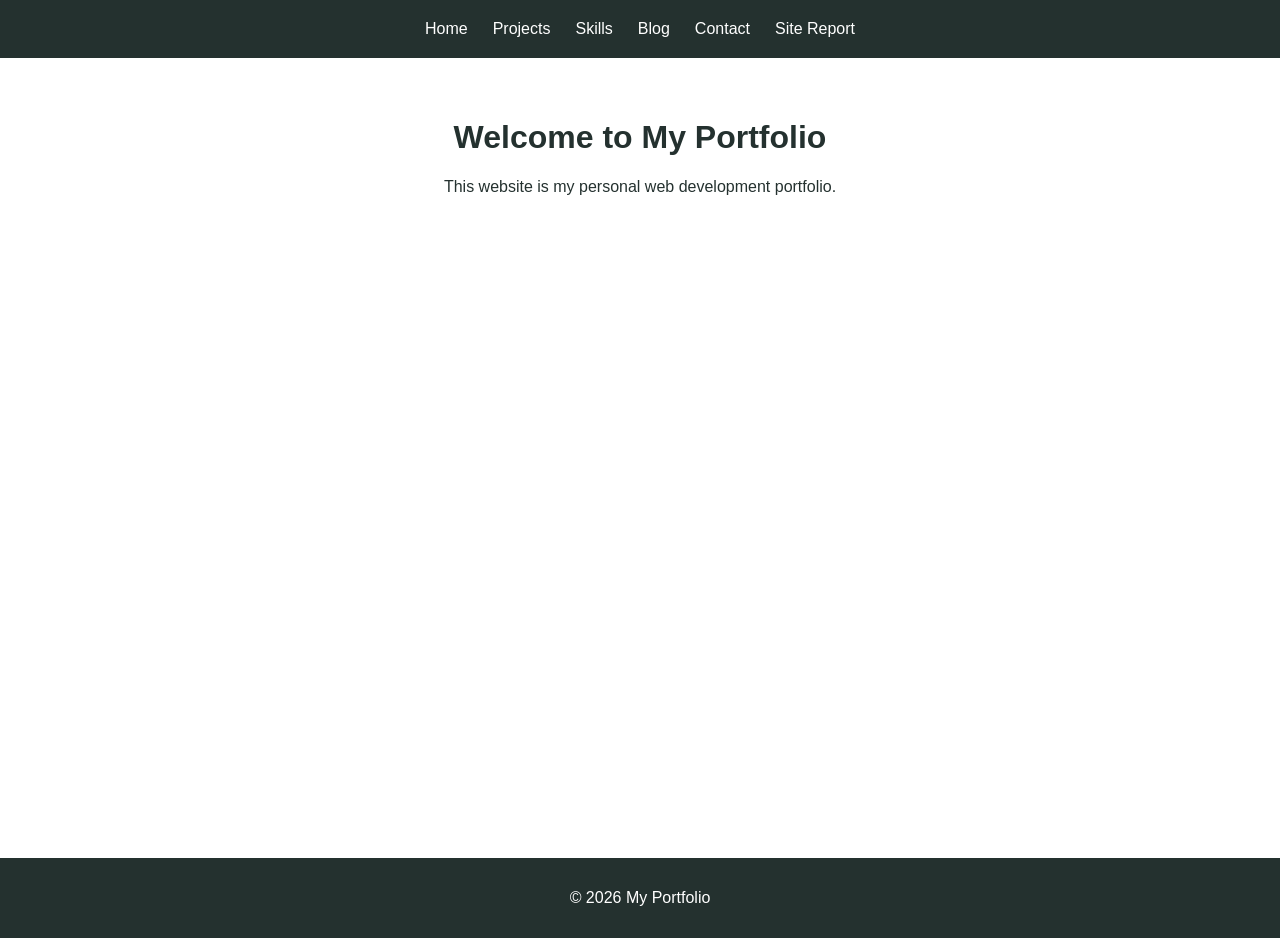
==== index.html @ 3a8a8861 "Created portfolio website structure" ====
<!DOCTYPE html>
<html lang="en">
<head>
    <meta charset="UTF-8">
    <meta name="viewport" content="width=device-width, initial-scale=1.0">
    <title>Home | My Portfolio</title>
    <link rel="stylesheet" href="file.css">
</head>

<body>

    <header>
        <nav>
            <a href="index.html">Home</a>
            <a href="project.html">Projects</a>
            <a href="skills.html">Skills</a>
            <a href="blog.html">Blog</a>
            <a href="contact.html">Contact</a>
            <a href="sitereport.html">Site Report</a>
        </nav>
    </header>

    <main>
        <h1>Welcome to My Portfolio</h1>
        <p>This website is my personal web development portfolio.</p>
    </main>

    <footer>
        <p>&copy; 2026 My Portfolio</p>
    </footer>

</body>
</html>
---- file.css ----
body {
    margin: 0;
    font-family: Arial, sans-serif;
    background-color: white;
    color: #24312F;
}

header {
    background-color: #24312F;
    padding: 20px;
}

nav {
    display: flex;
    justify-content: center;
    gap: 25px;
}

nav a {
    color: white;
    text-decoration: none;
}

nav a:hover {
    text-decoration: underline;
}

main {
    min-height: 80vh;
    padding: 40px;
    text-align: center;
}

footer {
    background-color: #24312F;
    color: white;
    text-align: center;
    padding: 15px;
}
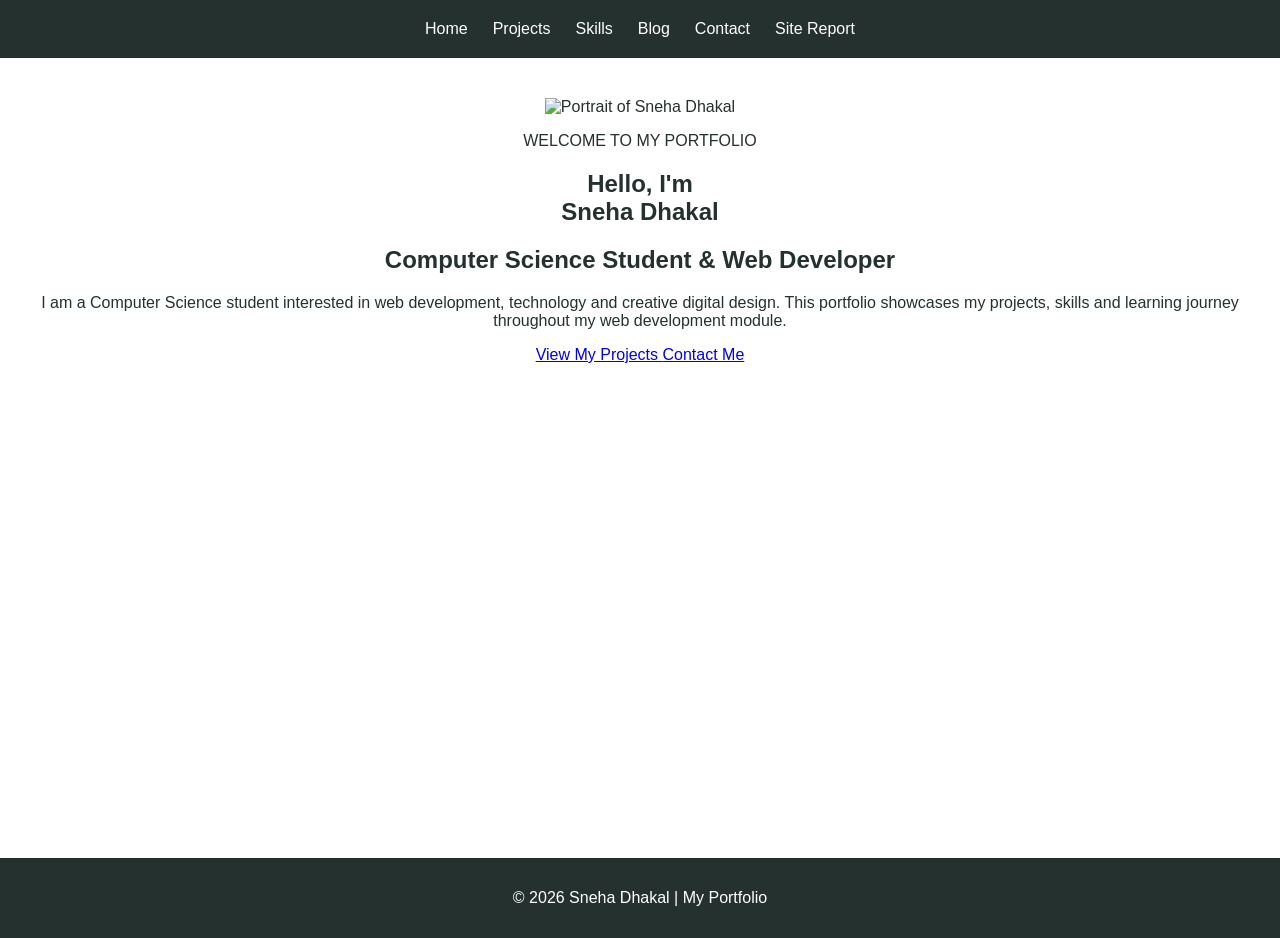
==== commit 66e2e099: "Improved home page design" ====
--- a/index.html
+++ b/index.html
@@ -1,5 +1,6 @@
 <!DOCTYPE html>
 <html lang="en">
+
 <head>
     <meta charset="UTF-8">
     <meta name="viewport" content="width=device-width, initial-scale=1.0">
@@ -9,25 +10,63 @@
 
 <body>
 
-    <header>
-        <nav>
-            <a href="index.html">Home</a>
-            <a href="project.html">Projects</a>
-            <a href="skills.html">Skills</a>
-            <a href="blog.html">Blog</a>
-            <a href="contact.html">Contact</a>
-            <a href="sitereport.html">Site Report</a>
-        </nav>
-    </header>
+<header>
+    <nav>
+        <a href="index.html">Home</a>
+        <a href="project.html">Projects</a>
+        <a href="skills.html">Skills</a>
+        <a href="blog.html">Blog</a>
+        <a href="contact.html">Contact</a>
+        <a href="sitereport.html">Site Report</a>
+    </nav>
+</header>
 
-    <main>
-        <h1>Welcome to My Portfolio</h1>
-        <p>This website is my personal web development portfolio.</p>
-    </main>
+<main>
 
-    <footer>
-        <p>&copy; 2026 My Portfolio</p>
-    </footer>
+    <section class="home-hero">
+
+        <div class="home-image">
+   
+
+    <img src="images/profile.png" alt="Portrait of Sneha Dhakal">
+</div>
+
+        <div class="home-content">
+
+            <p class="intro">WELCOME TO MY PORTFOLIO</p>
+
+            <h1>Hello, I'm<br>
+                <span>Sneha Dhakal</span>
+            </h1>
+
+            <h2>Computer Science Student & Web Developer</h2>
+
+            <p class="description">
+                I am a Computer Science student interested in web development,
+                technology and creative digital design. This portfolio showcases
+                my projects, skills and learning journey throughout my
+                web development module.
+            </p>
+
+            <div class="home-buttons">
+                <a href="project.html" class="main-button">
+                    View My Projects
+                </a>
+
+                <a href="contact.html" class="outline-button">
+                    Contact Me
+                </a>
+            </div>
+
+        </div>
+
+    </section>
+
+</main>
+
+<footer>
+    <p>&copy; 2026 Sneha Dhakal | My Portfolio</p>
+</footer>
 
 </body>
 </html>
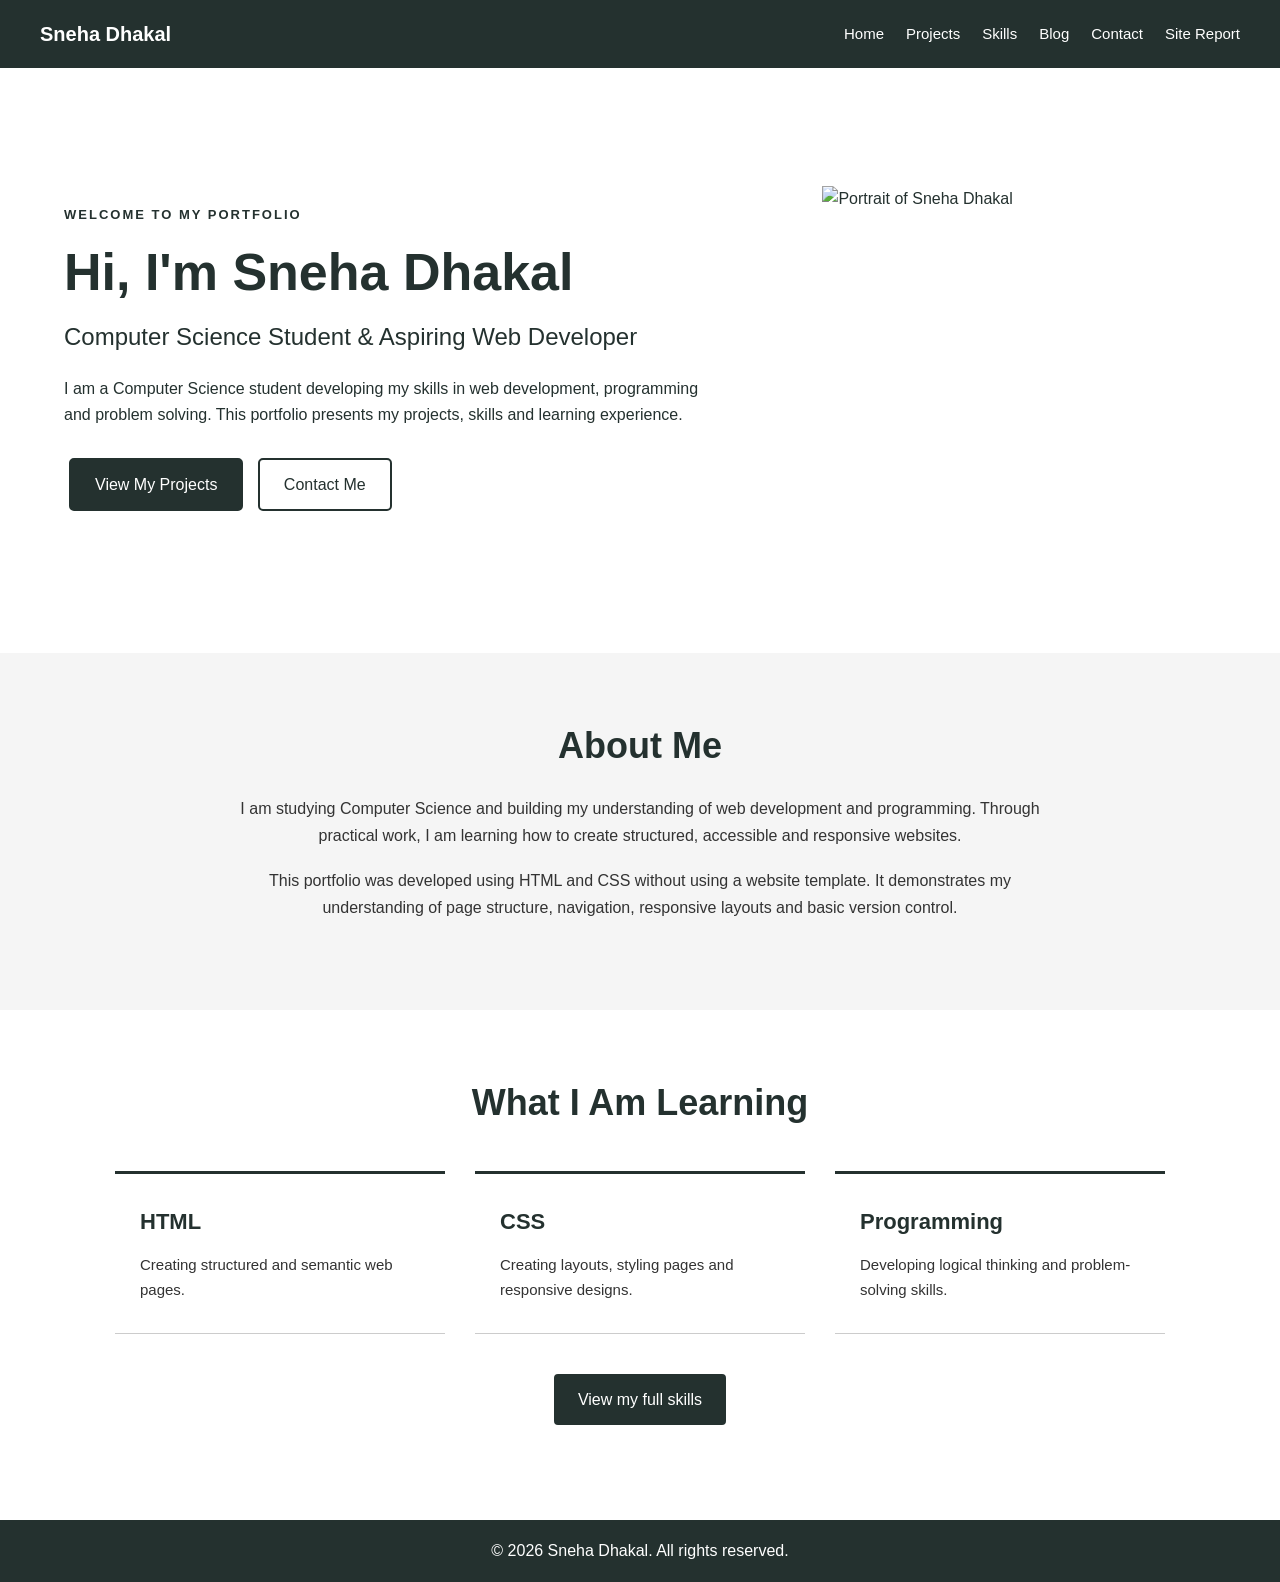
==== commit dc6078b9: "Fixed project images and updated portfolio styling" ====
--- a/index.html
+++ b/index.html
@@ -4,69 +4,231 @@
 <head>
     <meta charset="UTF-8">
     <meta name="viewport" content="width=device-width, initial-scale=1.0">
-    <title>Home | My Portfolio</title>
+
+    <meta name="description"
+          content="Personal portfolio website of Sneha Dhakal">
+
+    <title>Home | Sneha Dhakal</title>
+
     <link rel="stylesheet" href="file.css">
 </head>
 
 <body>
 
-<header>
-    <nav>
-        <a href="index.html">Home</a>
-        <a href="project.html">Projects</a>
-        <a href="skills.html">Skills</a>
-        <a href="blog.html">Blog</a>
-        <a href="contact.html">Contact</a>
-        <a href="sitereport.html">Site Report</a>
-    </nav>
-</header>
-
-<main>
-
-    <section class="home-hero">
-
-        <div class="home-image">
-   
-
-    <img src="images/profile.png" alt="Portrait of Sneha Dhakal">
-</div>
-
-        <div class="home-content">
-
-            <p class="intro">WELCOME TO MY PORTFOLIO</p>
-
-            <h1>Hello, I'm<br>
-                <span>Sneha Dhakal</span>
-            </h1>
-
-            <h2>Computer Science Student & Web Developer</h2>
-
-            <p class="description">
-                I am a Computer Science student interested in web development,
-                technology and creative digital design. This portfolio showcases
-                my projects, skills and learning journey throughout my
-                web development module.
-            </p>
-
-            <div class="home-buttons">
-                <a href="project.html" class="main-button">
-                    View My Projects
-                </a>
-
-                <a href="contact.html" class="outline-button">
-                    Contact Me
-                </a>
-            </div>
-
-        </div>
-
-    </section>
-
-</main>
-
-<footer>
-    <p>&copy; 2026 Sneha Dhakal | My Portfolio</p>
-</footer>
+    <!-- =========================
+         HEADER / NAVIGATION
+    ========================== -->
+
+    <header class="site-header">
+
+        <nav aria-label="Main navigation">
+
+            <a href="index.html" class="logo">
+                Sneha Dhakal
+            </a>
+
+            <div class="nav-links">
+
+                <a href="index.html">Home</a>
+
+                <a href="project.html">Projects</a>
+
+                <a href="skills.html">Skills</a>
+
+                <a href="blog.html">Blog</a>
+
+                <a href="contact.html">Contact</a>
+
+                <a href="sitereport.html">Site Report</a>
+
+            </div>
+
+        </nav>
+
+    </header>
+
+
+    <!-- =========================
+         MAIN CONTENT
+    ========================== -->
+
+    <main>
+
+        <!-- =========================
+             HERO SECTION
+        ========================== -->
+
+        <section class="hero">
+
+            <!-- LEFT SIDE: TEXT -->
+
+            <div class="hero-text">
+
+                <p class="eyebrow">
+                    WELCOME TO MY PORTFOLIO
+                </p>
+
+                <h1>
+                    Hi, I'm Sneha Dhakal
+                </h1>
+
+                <h2>
+                    Computer Science Student &amp;
+                    Aspiring Web Developer
+                </h2>
+
+                <p class="hero-description">
+                    I am a Computer Science student developing my
+                    skills in web development, programming and
+                    problem solving. This portfolio presents my
+                    projects, skills and learning experience.
+                </p>
+
+                <div class="hero-buttons">
+
+                    <a href="project.html" class="button">
+                        View My Projects
+                    </a>
+
+                    <a href="contact.html"
+                       class="button button-outline">
+                        Contact Me
+                    </a>
+
+                </div>
+
+            </div>
+
+
+            <!-- RIGHT SIDE: IMAGE -->
+
+            <div class="hero-image">
+
+                <img src="images/profile.jpg"
+                     alt="Portrait of Sneha Dhakal">
+
+            </div>
+
+        </section>
+
+
+        <!-- =========================
+             ABOUT SECTION
+        ========================== -->
+
+        <section class="about-section">
+
+            <div class="content-width">
+
+                <h2>
+                    About Me
+                </h2>
+
+                <p>
+                    I am studying Computer Science and building my
+                    understanding of web development and programming.
+                    Through practical work, I am learning how to create
+                    structured, accessible and responsive websites.
+                </p>
+
+                <p>
+                    This portfolio was developed using HTML and CSS
+                    without using a website template. It demonstrates
+                    my understanding of page structure, navigation,
+                    responsive layouts and basic version control.
+                </p>
+
+            </div>
+
+        </section>
+
+
+        <!-- =========================
+             SKILLS PREVIEW
+        ========================== -->
+
+        <section class="home-skills">
+
+            <div class="content-width">
+
+                <h2>
+                    What I Am Learning
+                </h2>
+
+                <div class="home-skill-grid">
+
+                    <article class="simple-card">
+
+                        <h3>
+                            HTML
+                        </h3>
+
+                        <p>
+                            Creating structured and semantic
+                            web pages.
+                        </p>
+
+                    </article>
+
+
+                    <article class="simple-card">
+
+                        <h3>
+                            CSS
+                        </h3>
+
+                        <p>
+                            Creating layouts, styling pages
+                            and responsive designs.
+                        </p>
+
+                    </article>
+
+
+                    <article class="simple-card">
+
+                        <h3>
+                            Programming
+                        </h3>
+
+                        <p>
+                            Developing logical thinking and
+                            problem-solving skills.
+                        </p>
+
+                    </article>
+
+                </div>
+
+
+                <p class="center-link">
+
+                    <a href="skills.html"
+                       class="text-link">
+                        View my full skills
+                    </a>
+
+                </p>
+
+            </div>
+
+        </section>
+
+    </main>
+
+
+    <!-- =========================
+         FOOTER
+    ========================== -->
+
+    <footer class="site-footer">
+
+        <p>
+            &copy; 2026 Sneha Dhakal. All rights reserved.
+        </p>
+
+    </footer>
 
 </body>
+
 </html>
--- a/file.css
+++ b/file.css
@@ -1,39 +1,1162 @@
+/* =====================================================
+   CSY1063 WEB DEVELOPMENT
+   SNEHA DHAKAL PORTFOLIO
+   SIMPLE ORIGINAL CSS
+===================================================== */
+
+
+/* =====================================================
+   RESET
+===================================================== */
+
+* {
+    margin: 0;
+    padding: 0;
+    box-sizing: border-box;
+}
+
+
+/* =====================================================
+   GENERAL
+===================================================== */
+
 body {
-    margin: 0;
     font-family: Arial, sans-serif;
+    background-color: #ffffff;
+    color: #24312F;
+    line-height: 1.6;
+}
+
+img {
+    max-width: 100%;
+    display: block;
+}
+
+a {
+    color: #24312F;
+}
+
+p {
+    margin-bottom: 15px;
+}
+
+
+/* =====================================================
+   HEADER
+===================================================== */
+
+.site-header {
+    background-color: #24312F;
+    padding: 18px 30px;
+}
+
+.site-header nav {
+    max-width: 1200px;
+    margin: 0 auto;
+
+    display: flex;
+    align-items: center;
+    justify-content: space-between;
+
+    gap: 30px;
+}
+
+.logo {
+    color: white;
+    text-decoration: none;
+
+    font-size: 20px;
+    font-weight: bold;
+}
+
+.nav-links {
+    display: flex;
+    align-items: center;
+    justify-content: center;
+
+    gap: 22px;
+    flex-wrap: wrap;
+}
+
+.nav-links a {
+    color: white;
+    text-decoration: none;
+
+    font-size: 15px;
+}
+
+.nav-links a:hover {
+    text-decoration: underline;
+}
+
+
+/* =====================================================
+   COMMON CONTENT WIDTH
+===================================================== */
+
+.content-width {
+    width: 90%;
+    max-width: 1100px;
+    margin: 0 auto;
+}
+
+
+/* =====================================================
+   HOME HERO
+===================================================== */
+
+.hero {
+    min-height: 65vh;
+
+    display: flex;
+    align-items: center;
+    justify-content: space-between;
+
+    gap: 50px;
+
+    width: 90%;
+    max-width: 1200px;
+
+    margin: 0 auto;
+
+    padding: 60px 0;
+}
+
+
+/* Left side */
+
+.hero-content {
+    width: 55%;
+}
+
+
+/* Small welcome text */
+
+.eyebrow {
+    font-size: 13px;
+    font-weight: bold;
+
+    letter-spacing: 2px;
+
+    margin-bottom: 15px;
+}
+
+
+/* Main heading */
+
+.hero h1 {
+    font-size: 52px;
+    line-height: 1.2;
+
+    margin-bottom: 15px;
+}
+
+
+/* Subheading */
+
+.hero h2 {
+    font-size: 24px;
+    font-weight: normal;
+
+    margin-bottom: 20px;
+}
+
+
+/* Description */
+
+.hero-description {
+    max-width: 650px;
+
+    margin-bottom: 25px;
+}
+
+
+/* =====================================================
+   HERO IMAGE - RIGHT SIDE
+===================================================== */
+
+.hero-image {
+    width: 40%;
+
+    display: flex;
+    justify-content: center;
+    align-items: center;
+}
+
+.hero-image img {
+    width: 330px;
+    height: 350px;
+
+    object-fit: cover;
+
+    /* Straight corners */
+    border-radius: 0;
+}
+
+
+/* =====================================================
+   BUTTONS
+===================================================== */
+
+.hero-buttons {
+    margin-top: 25px;
+}
+
+.button {
+    display: inline-block;
+
+    background-color: #24312F;
+    color: white;
+
+    padding: 12px 24px;
+    margin: 5px;
+
+    border: 2px solid #24312F;
+    border-radius: 5px;
+
+    text-decoration: none;
+}
+
+.button:hover {
     background-color: white;
     color: #24312F;
 }
 
-header {
-    background-color: #24312F;
-    padding: 20px;
-}
-
-nav {
-    display: flex;
-    justify-content: center;
-    gap: 25px;
-}
-
-nav a {
-    color: white;
-    text-decoration: none;
-}
-
-nav a:hover {
-    text-decoration: underline;
-}
-
-main {
-    min-height: 80vh;
-    padding: 40px;
-    text-align: center;
-}
-
-footer {
+.button-outline {
+    background-color: white;
+    color: #24312F;
+}
+
+.button-outline:hover {
     background-color: #24312F;
     color: white;
+}
+
+
+/* =====================================================
+   ABOUT SECTION
+===================================================== */
+
+.about-section {
+    background-color: #f5f5f5;
+
+    padding: 70px 20px;
+
     text-align: center;
-    padding: 15px;
+}
+
+.about-section .content-width {
+    max-width: 900px;
+    margin: 0 auto;
+}
+
+.about-section h2 {
+    color: #24312F;
+
+    font-size: 36px;
+    line-height: 1.3;
+
+    margin-bottom: 25px;
+}
+
+.about-section p {
+    max-width: 800px;
+
+    margin: 0 auto 18px;
+
+    color: #333333;
+
+    font-size: 16px;
+
+    line-height: 1.7;
+}
+
+
+/* =====================================================
+   HOME SKILLS / LEARNING
+===================================================== */
+
+.home-skills {
+    background-color: #ffffff;
+
+    padding: 70px 20px 80px;
+}
+
+.home-skills .content-width {
+    max-width: 1050px;
+
+    margin: 0 auto;
+}
+
+
+/* Skills heading */
+
+.home-skills h2 {
+    text-align: center;
+
+    color: #24312F;
+
+    font-size: 36px;
+
+    line-height: 1.3;
+
+    margin-bottom: 45px;
+}
+
+
+/* =====================================================
+   SKILL GRID
+===================================================== */
+
+.home-skill-grid {
+    display: grid;
+
+    grid-template-columns: repeat(3, 1fr);
+
+    gap: 30px;
+
+    max-width: 1050px;
+
+    margin: 0 auto;
+}
+
+
+/* =====================================================
+   SKILL ITEMS
+===================================================== */
+
+.simple-card {
+    background-color: #ffffff;
+
+    border-top: 3px solid #24312F;
+
+    border-bottom: 1px solid #cccccc;
+
+    padding: 30px 25px;
+
+    text-align: left;
+}
+
+.simple-card h3 {
+    color: #24312F;
+
+    font-size: 22px;
+
+    margin-bottom: 12px;
+}
+
+.simple-card p {
+    color: #333333;
+
+    font-size: 15px;
+
+    line-height: 1.7;
+
+    margin-bottom: 0;
+}
+
+
+/* =====================================================
+   VIEW FULL SKILLS BUTTON
+===================================================== */
+
+.center-link {
+    text-align: center;
+
+    margin-top: 40px;
+}
+
+.text-link {
+    display: inline-block;
+
+    background-color: #24312F;
+
+    color: white;
+
+    padding: 11px 22px;
+
+    border: 2px solid #24312F;
+
+    border-radius: 4px;
+
+    text-decoration: none;
+}
+
+.text-link:hover {
+    background-color: white;
+
+    color: #24312F;
+}
+
+
+/* =====================================================
+   PAGE INTRODUCTION
+===================================================== */
+
+.page-introduction {
+    padding: 70px 20px 45px;
+
+    text-align: center;
+}
+
+.page-introduction h1 {
+    font-size: 45px;
+
+    margin-bottom: 15px;
+}
+
+.page-introduction p:last-child {
+    max-width: 750px;
+
+    margin-left: auto;
+    margin-right: auto;
+}
+
+
+/* =====================================================
+   PROJECT PAGE
+===================================================== */
+
+.projects-section {
+    width: 90%;
+    max-width: 1100px;
+
+    margin: 0 auto;
+
+    padding-bottom: 80px;
+}
+
+
+/* Different grid layout required by assessment */
+
+.project-grid {
+    display: grid;
+
+    grid-template-columns: 2fr 1fr;
+
+    grid-template-rows: auto auto auto;
+
+    gap: 25px;
+}
+
+
+/* Large project */
+
+.project-large {
+    grid-row: span 2;
+}
+
+
+/* Wide project */
+
+.project-wide {
+    grid-column: 1 / -1;
+}
+
+
+/* Project card */
+
+.project-card {
+    border: 1px solid #24312F;
+
+    border-radius: 7px;
+
+    overflow: hidden;
+
+    background-color: white;
+}
+
+
+/* Project image */
+
+.project-image {
+    width: 100%;
+    height: 220px;
+
+    overflow: hidden;
+}
+
+.project-large .project-image {
+    height: 300px;
+}
+
+.project-image img {
+    width: 100%;
+    height: 100%;
+
+    object-fit: cover;
+}
+
+.project-content {
+    padding: 25px;
+}
+
+.project-number {
+    font-weight: bold;
+
+    font-size: 14px;
+}
+
+.project-content h2 {
+    margin-bottom: 12px;
+}
+
+
+/* =====================================================
+   SKILLS PAGE
+===================================================== */
+
+.skills-section {
+    padding: 30px 20px 60px;
+}
+
+.skills-section h2 {
+    font-size: 32px;
+
+    margin-bottom: 25px;
+}
+
+
+/* =====================================================
+   SKILLS TABLE
+===================================================== */
+
+.table-wrapper {
+    overflow-x: auto;
+}
+
+table {
+    width: 100%;
+
+    border-collapse: collapse;
+
+    min-width: 600px;
+}
+
+caption {
+    text-align: left;
+
+    font-weight: bold;
+
+    margin-bottom: 10px;
+}
+
+th,
+td {
+    border: 1px solid #24312F;
+
+    padding: 14px;
+
+    text-align: left;
+}
+
+th {
+    background-color: #24312F;
+
+    color: white;
+}
+
+
+/* =====================================================
+   SKILLS LISTS
+===================================================== */
+
+.skills-lists {
+    padding: 20px 20px 80px;
+}
+
+.skill-list-grid {
+    display: grid;
+
+    grid-template-columns: repeat(3, 1fr);
+
+    gap: 25px;
+}
+
+.list-card {
+    border: 1px solid #24312F;
+
+    border-radius: 6px;
+
+    padding: 30px;
+
+    background-color: white;
+}
+
+.list-card h2 {
+    margin-bottom: 20px;
+}
+
+.list-card ul,
+.list-card ol {
+    padding-left: 22px;
+}
+
+.list-card li {
+    margin-bottom: 8px;
+}
+
+
+/* =====================================================
+   BLOG PAGE
+===================================================== */
+
+.blog-section {
+    padding: 20px 20px 80px;
+}
+
+.blog-post {
+    display: grid;
+
+    grid-template-columns: 280px 1fr;
+
+    gap: 30px;
+
+    padding: 30px 0;
+
+    border-bottom: 1px solid #24312F;
+}
+
+.blog-post img {
+    width: 100%;
+    height: 200px;
+
+    object-fit: cover;
+
+    border-radius: 6px;
+}
+
+.blog-content h2 {
+    margin-bottom: 10px;
+}
+
+.blog-date {
+    font-size: 13px;
+
+    font-weight: bold;
+}
+
+
+/* =====================================================
+   CONTACT PAGE
+===================================================== */
+
+.contact-section {
+    padding: 20px 20px 80px;
+}
+
+.contact-grid {
+    display: grid;
+
+    grid-template-columns: 1fr 1fr;
+
+    gap: 60px;
+}
+
+.contact-information h2,
+.contact-form h2 {
+    margin-bottom: 20px;
+}
+
+.contact-detail {
+    margin-top: 25px;
+}
+
+.contact-detail h3 {
+    margin-bottom: 5px;
+}
+
+.contact-detail a {
+    color: #24312F;
+}
+
+
+/* Contact form */
+
+.contact-form {
+    display: flex;
+
+    flex-direction: column;
+}
+
+.contact-form label {
+    margin-top: 15px;
+
+    margin-bottom: 5px;
+
+    font-weight: bold;
+}
+
+.contact-form input,
+.contact-form textarea {
+    width: 100%;
+
+    padding: 12px;
+
+    border: 1px solid #24312F;
+
+    border-radius: 4px;
+
+    font-family: Arial, sans-serif;
+
+    font-size: 15px;
+}
+
+.contact-form textarea {
+    resize: vertical;
+}
+
+.contact-form button {
+    margin-top: 20px;
+
+    padding: 12px;
+
+    background-color: #24312F;
+
+    color: white;
+
+    border: 2px solid #24312F;
+
+    border-radius: 5px;
+
+    cursor: pointer;
+
+    font-size: 15px;
+}
+
+.contact-form button:hover {
+    background-color: white;
+
+    color: #24312F;
+}
+
+
+/* =====================================================
+   SITE REPORT
+===================================================== */
+
+.report-section {
+    padding: 60px 20px 80px;
+}
+
+.report-content {
+    width: 90%;
+
+    max-width: 900px;
+
+    margin: 0 auto;
+}
+
+.report-content > .eyebrow {
+    text-align: center;
+}
+
+.report-content > h1 {
+    text-align: center;
+
+    font-size: 45px;
+
+    margin-bottom: 50px;
+}
+
+.report-part {
+    margin-bottom: 45px;
+}
+
+.report-part h2 {
+    margin-bottom: 15px;
+}
+
+.report-part p {
+    margin-bottom: 18px;
+}
+
+code {
+    background-color: #eeeeee;
+
+    padding: 2px 5px;
+
+    border-radius: 3px;
+}
+
+
+/* =====================================================
+   VALIDATION SECTION
+===================================================== */
+
+.validation-placeholder {
+    border: 2px dashed #24312F;
+
+    padding: 30px;
+
+    margin-top: 20px;
+
+    text-align: center;
+}
+
+.validation-placeholder img {
+    max-width: 100%;
+
+    height: auto;
+
+    margin: 20px auto;
+}
+
+
+/* =====================================================
+   FOOTER
+===================================================== */
+
+.site-footer {
+    background-color: #24312F;
+
+    color: white;
+
+    text-align: center;
+
+    padding: 18px 20px;
+}
+
+.site-footer p {
+    margin: 0;
+}
+
+
+/* =====================================================
+   TABLET RESPONSIVE
+===================================================== */
+
+@media (max-width: 768px) {
+
+    /* ---------------------------------------------
+       Navigation
+    --------------------------------------------- */
+
+    .site-header {
+        padding: 15px 20px;
+    }
+
+    .site-header nav {
+        flex-direction: column;
+
+        gap: 15px;
+    }
+
+    .nav-links {
+        gap: 12px;
+    }
+
+
+    /* ---------------------------------------------
+       Hero
+    --------------------------------------------- */
+
+    .hero {
+        min-height: auto;
+
+        flex-direction: column;
+
+        text-align: center;
+
+        gap: 35px;
+
+        padding: 50px 20px;
+    }
+
+    .hero-content {
+        width: 100%;
+    }
+
+    .hero h1 {
+        font-size: 38px;
+    }
+
+    .hero h2 {
+        font-size: 20px;
+    }
+
+    .hero-description {
+        margin-left: auto;
+
+        margin-right: auto;
+    }
+
+
+    /* ---------------------------------------------
+       Hero Image
+    --------------------------------------------- */
+
+    .hero-image {
+        width: 100%;
+
+        order: -1;
+    }
+
+    .hero-image img {
+        width: 260px;
+
+        height: 280px;
+    }
+
+
+    /* ---------------------------------------------
+       Buttons
+    --------------------------------------------- */
+
+    .hero-buttons {
+        display: flex;
+
+        flex-direction: column;
+
+        align-items: center;
+    }
+
+    .button {
+        width: 210px;
+
+        text-align: center;
+    }
+
+
+    /* ---------------------------------------------
+       About
+    --------------------------------------------- */
+
+    .about-section {
+        padding: 55px 20px;
+    }
+
+    .about-section h2 {
+        font-size: 30px;
+    }
+
+    .about-section p {
+        font-size: 15px;
+    }
+
+
+    /* ---------------------------------------------
+       Home Skills
+    --------------------------------------------- */
+
+    .home-skills {
+        padding: 55px 20px 65px;
+    }
+
+    .home-skills h2 {
+        font-size: 30px;
+
+        margin-bottom: 35px;
+    }
+
+    .home-skill-grid {
+        grid-template-columns: 1fr;
+
+        gap: 20px;
+    }
+
+    .simple-card {
+        text-align: center;
+
+        padding: 25px 20px;
+    }
+
+
+    /* ---------------------------------------------
+       Page Headings
+    --------------------------------------------- */
+
+    .page-introduction h1 {
+        font-size: 36px;
+    }
+
+
+    /* ---------------------------------------------
+       Projects
+    --------------------------------------------- */
+
+    .project-grid {
+        grid-template-columns: 1fr;
+
+        grid-template-rows: auto;
+    }
+
+    .project-large {
+        grid-row: auto;
+    }
+
+    .project-wide {
+        grid-column: auto;
+    }
+
+    .project-large .project-image,
+    .project-image {
+        height: 220px;
+    }
+
+
+    /* ---------------------------------------------
+       Skills
+    --------------------------------------------- */
+
+    .skill-list-grid {
+        grid-template-columns: 1fr;
+    }
+
+
+    /* ---------------------------------------------
+       Blog
+    --------------------------------------------- */
+
+    .blog-post {
+        grid-template-columns: 1fr;
+    }
+
+    .blog-post img {
+        height: 230px;
+    }
+
+
+    /* ---------------------------------------------
+       Contact
+    --------------------------------------------- */
+
+    .contact-grid {
+        grid-template-columns: 1fr;
+
+        gap: 40px;
+    }
+
+
+    /* ---------------------------------------------
+       Site Report
+    --------------------------------------------- */
+
+    .report-content > h1 {
+        font-size: 36px;
+    }
+}
+
+
+/* =====================================================
+   SMALL MOBILE
+===================================================== */
+
+@media (max-width: 480px) {
+
+    /* Navigation */
+
+    .nav-links {
+        flex-direction: column;
+
+        width: 100%;
+    }
+
+
+    /* Hero */
+
+    .hero {
+        width: 92%;
+
+        padding: 40px 15px;
+    }
+
+    .hero h1 {
+        font-size: 32px;
+    }
+
+    .hero h2 {
+        font-size: 18px;
+    }
+
+    .hero-description {
+        font-size: 15px;
+    }
+
+    .hero-image img {
+        width: 210px;
+
+        height: 230px;
+    }
+
+
+    /* Page headings */
+
+    .page-introduction h1 {
+        font-size: 32px;
+    }
+
+
+    /* Section headings */
+
+    .about-section h2,
+    .home-skills h2 {
+        font-size: 27px;
+    }
+
+
+    /* About */
+
+    .about-section {
+        padding: 50px 15px;
+    }
+
+    .about-section p {
+        font-size: 15px;
+    }
+
+
+    /* Home skills */
+
+    .home-skills {
+        padding: 50px 15px 60px;
+    }
+
+    .simple-card {
+        padding: 25px 20px;
+    }
+
+    .simple-card h3 {
+        font-size: 20px;
+    }
+
+    .simple-card p {
+        font-size: 14px;
+    }
+
+
+    /* Buttons */
+
+    .button {
+        width: 200px;
+    }
+
+    .text-link {
+        padding: 10px 18px;
+    }
+
+
+    /* Project */
+
+    .project-content {
+        padding: 20px;
+    }
+
+
+    /* Contact */
+
+    .contact-section {
+        padding: 20px 15px 60px;
+    }
+
+
+    /* Report */
+
+    .report-section {
+        padding: 45px 15px 60px;
+    }
+
+    .report-content {
+        width: 100%;
+    }
 }
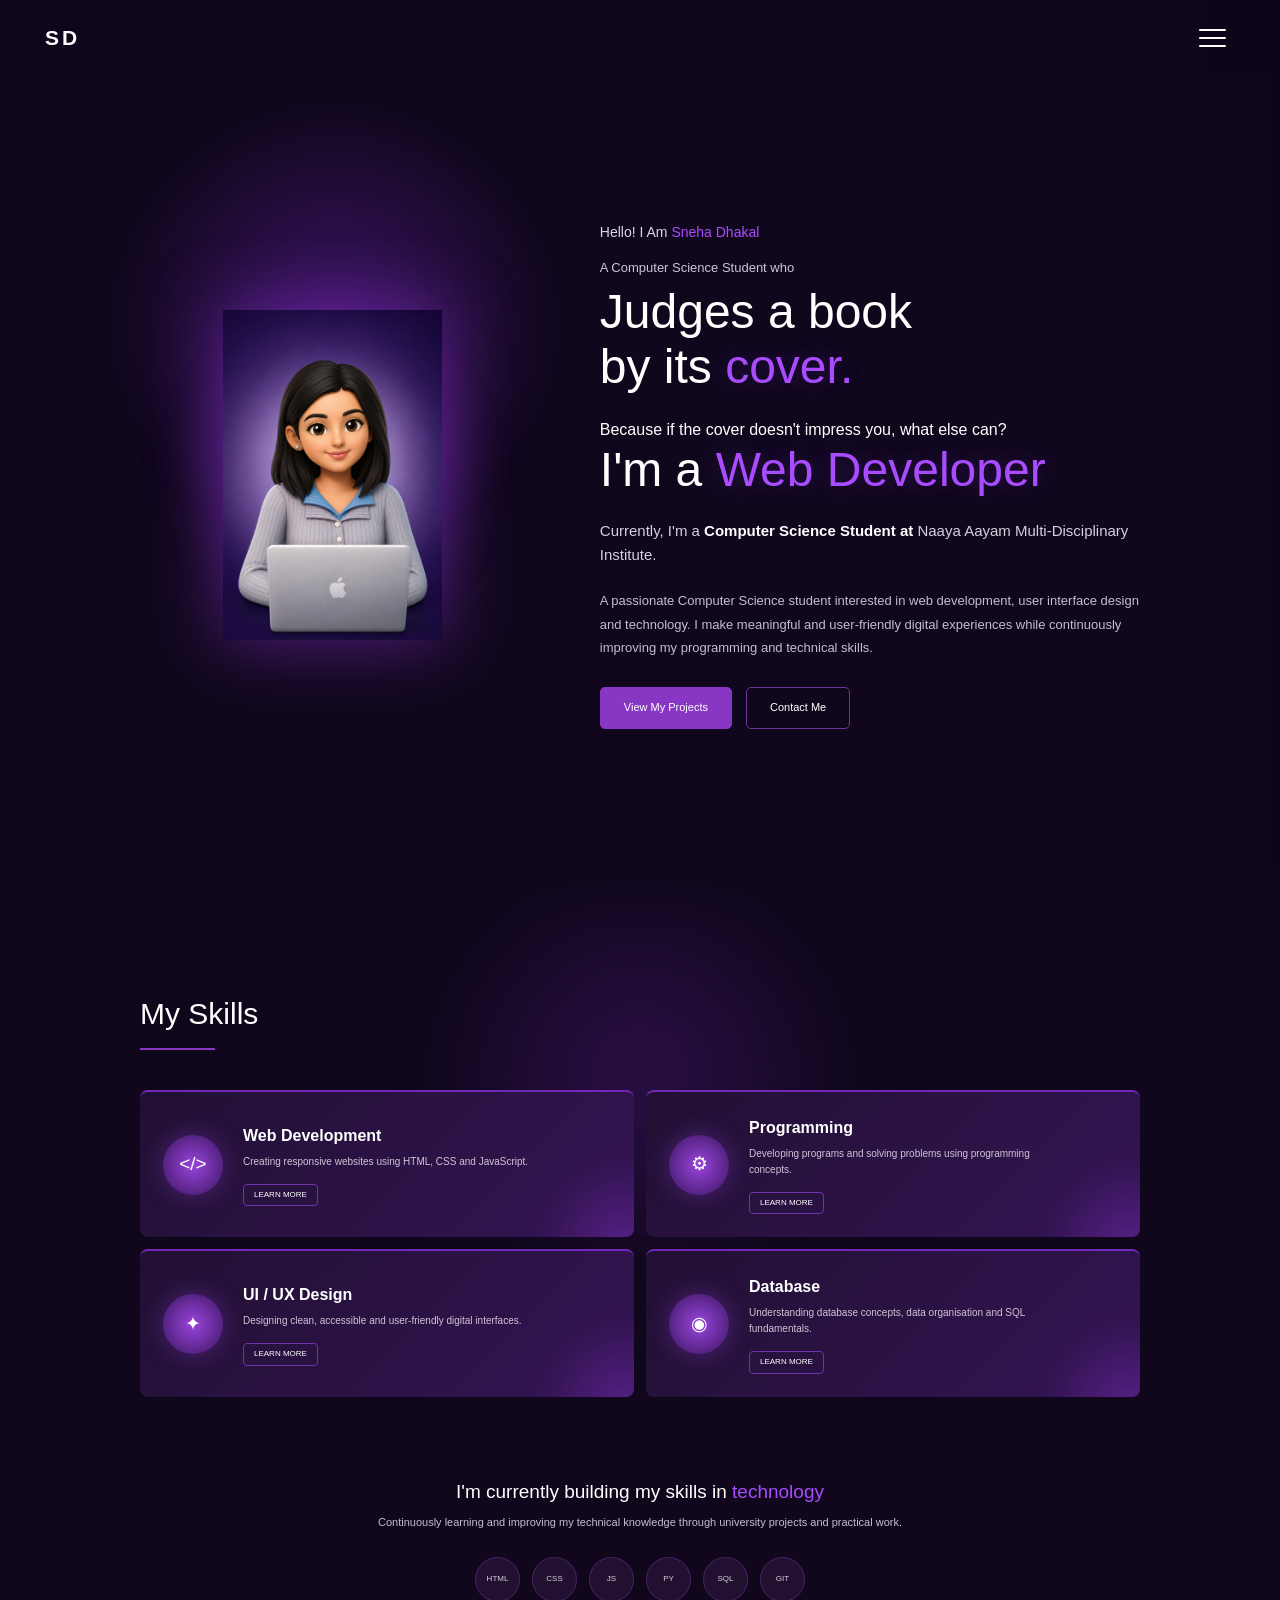
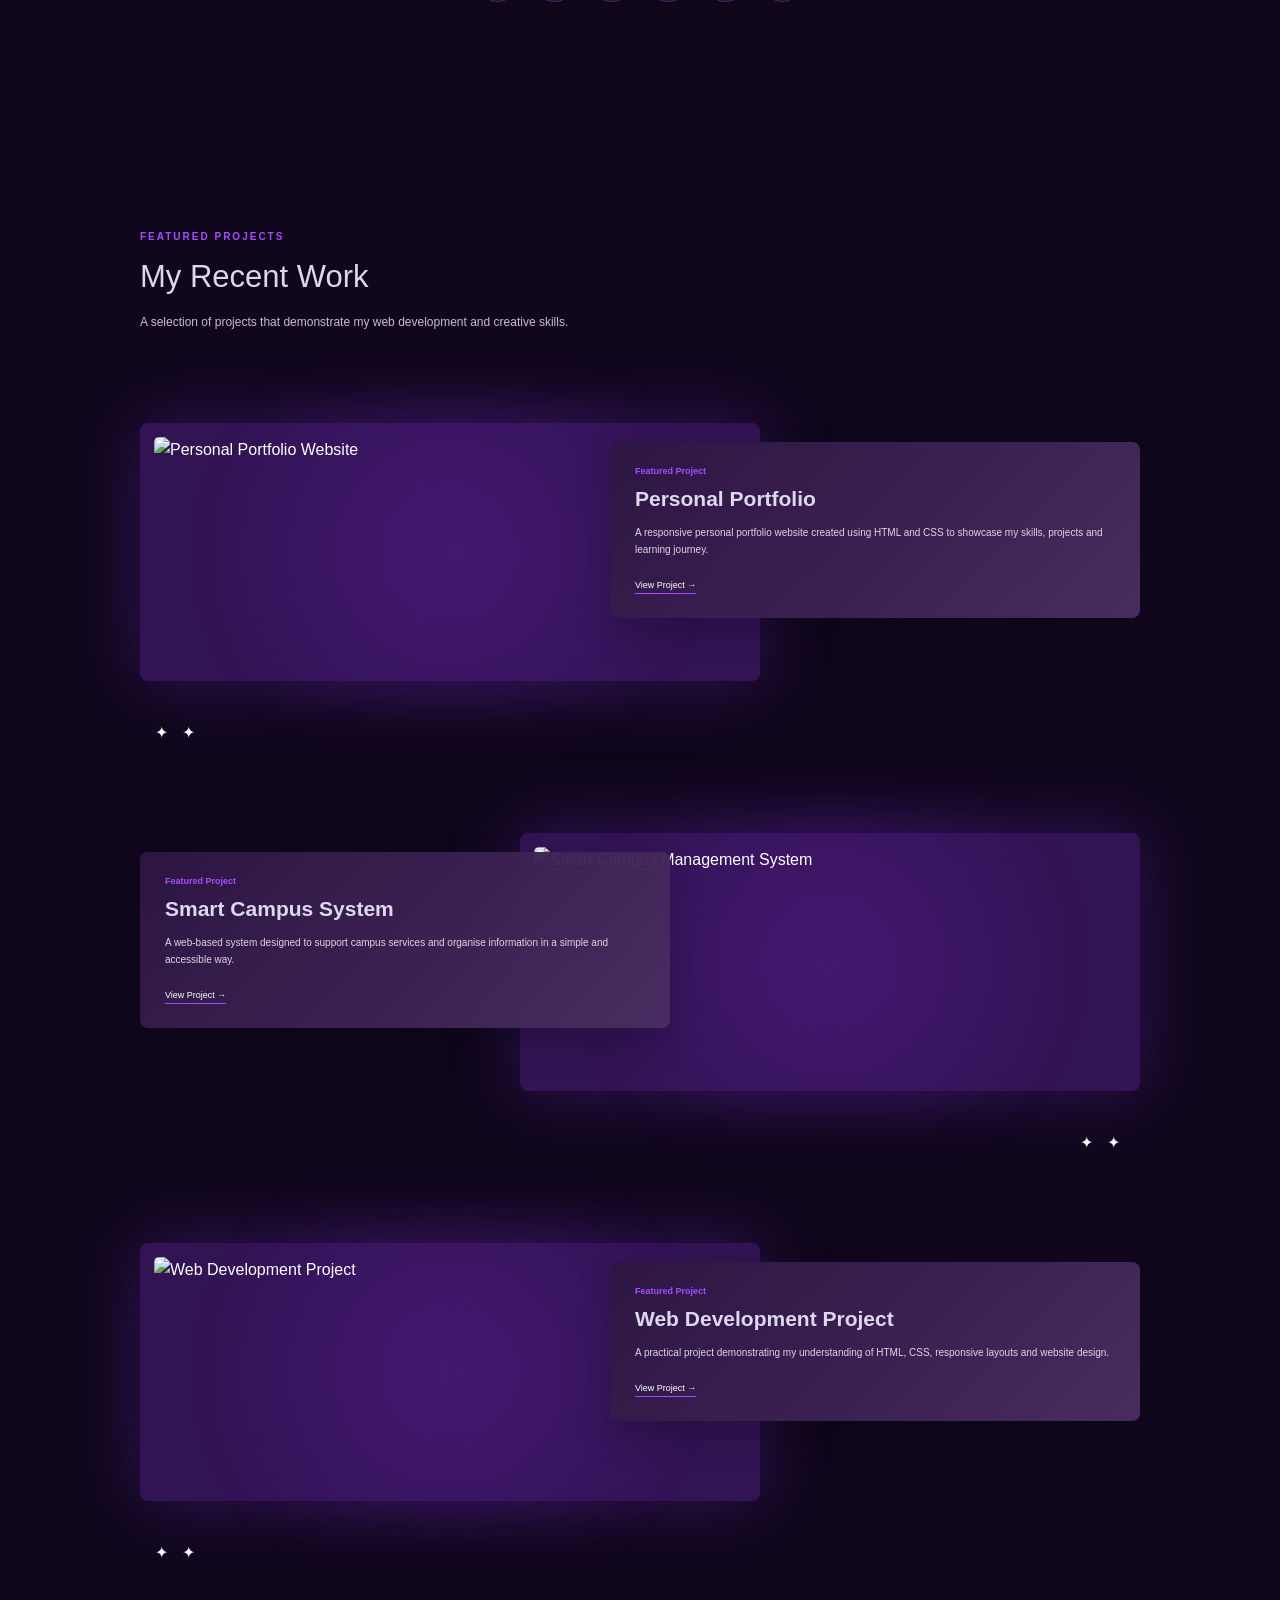
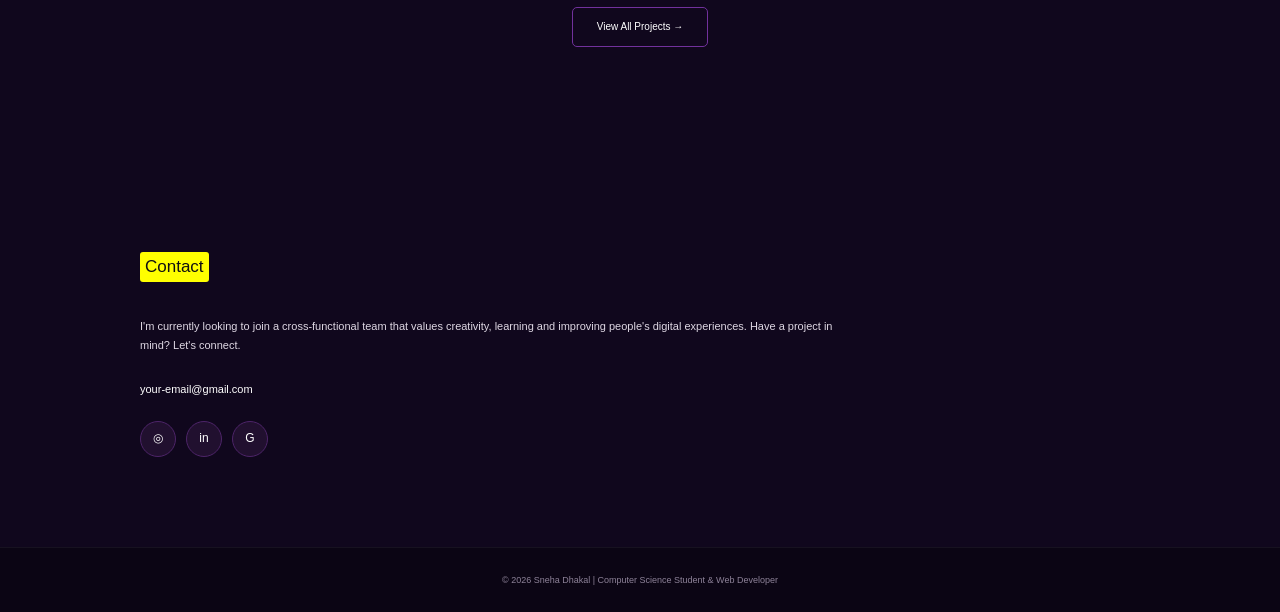
==== commit 3e36a840: "Updated portfolio pages and site report" ====
--- a/index.html
+++ b/index.html
@@ -2,232 +2,687 @@
 <html lang="en">
 
 <head>
+
     <meta charset="UTF-8">
-    <meta name="viewport" content="width=device-width, initial-scale=1.0">
+
+    <meta name="viewport"
+          content="width=device-width, initial-scale=1.0">
 
     <meta name="description"
           content="Personal portfolio website of Sneha Dhakal">
 
-    <title>Home | Sneha Dhakal</title>
+    <title>Sneha Dhakal | Portfolio</title>
 
     <link rel="stylesheet" href="file.css">
+
 </head>
 
+
 <body>
 
-    <!-- =========================
-         HEADER / NAVIGATION
-    ========================== -->
-
-    <header class="site-header">
-
-        <nav aria-label="Main navigation">
-
-            <a href="index.html" class="logo">
-                Sneha Dhakal
+
+<!-- =====================================================
+     NAVIGATION
+===================================================== -->
+
+<header class="navbar">
+
+    <div class="logo">
+        SD
+    </div>
+
+    <button class="menu-button"
+            onclick="openMenu()"
+            aria-label="Open menu">
+
+        <span></span>
+        <span></span>
+        <span></span>
+
+    </button>
+
+</header>
+
+
+<!-- =====================================================
+     SIDE MENU
+===================================================== -->
+
+<nav class="side-menu" id="sideMenu">
+
+    <button class="close-button"
+            onclick="closeMenu()"
+            aria-label="Close menu">
+
+        &times;
+
+    </button>
+
+
+    <div class="menu-links">
+
+        <a href="index.html">Home</a>
+
+        <a href="blog.html">Blog</a>
+
+        <a href="project.html">Projects</a>
+
+        <a href="contact.html">Contact</a>
+
+        <a href="sitereport.html">Site Report</a>
+
+    </div>
+
+</nav>
+
+
+
+<main>
+
+
+<!-- =====================================================
+     HERO SECTION
+===================================================== -->
+
+<section class="home-hero">
+
+
+    <!-- PROFILE IMAGE -->
+
+    <div class="hero-image">
+
+        <div class="purple-glow"></div>
+
+        <img src="images/profile.png"
+             alt="Sneha Dhakal"
+             class="profile">
+
+    </div>
+
+
+
+    <!-- HERO TEXT -->
+
+    <div class="hero-content">
+
+
+        <p class="hero-small-text">
+
+            Hello! I Am
+            <span>Sneha Dhakal</span>
+
+        </p>
+
+
+        <p class="hero-label">
+
+            A Computer Science Student who
+
+        </p>
+
+
+        <h1>
+
+            Judges a book<br>
+            by its <span>cover.</span>
+
+        </h1>
+
+
+        <p class="hero-quote">
+
+            Because if the cover doesn't impress you, what else can?
+
+        </p>
+
+        <h1>
+            I'm a <span>Web Developer</span>
+        </h1>
+
+
+        <p class="hero-role">
+
+            Currently, I'm a
+            <strong>Computer Science Student at</strong>
+             Naaya Aayam Multi-Disciplinary Institute.
+           
+        </p>
+
+
+        <p class="hero-description">
+
+            A passionate Computer Science student interested
+            in web development, user interface design and
+            technology. I make meaningful and user-friendly
+            digital experiences while continuously improving
+            my programming and technical skills.
+
+        </p>
+
+
+        <div class="hero-buttons">
+
+            <a href="project.html"
+               class="primary-button">
+
+                View My Projects
+
             </a>
 
-            <div class="nav-links">
-
-                <a href="index.html">Home</a>
-
-                <a href="project.html">Projects</a>
-
-                <a href="skills.html">Skills</a>
-
-                <a href="blog.html">Blog</a>
-
-                <a href="contact.html">Contact</a>
-
-                <a href="sitereport.html">Site Report</a>
+
+            <a href="contact.html"
+               class="secondary-button">
+
+                Contact Me
+
+            </a>
+
+        </div>
+
+
+    </div>
+
+</section>
+
+
+
+<!-- =====================================================
+     SKILLS SECTION
+===================================================== -->
+
+<section class="skills-section">
+
+    <div class="skills-container">
+
+
+        <h2>
+            My Skills
+        </h2>
+
+
+        <div class="skills-grid">
+
+
+            <!-- SKILL 1 -->
+
+            <article class="skill-card">
+
+                <div class="skill-icon">
+                    &lt;/&gt;
+                </div>
+
+
+                <div class="skill-content">
+
+                    <h3>
+                        Web Development
+                    </h3>
+
+                    <p>
+                        Creating responsive websites using
+                        HTML, CSS and JavaScript.
+                    </p>
+
+                    <a href="project.html">
+                        LEARN MORE
+                    </a>
+
+                </div>
+
+            </article>
+
+
+
+            <!-- SKILL 2 -->
+
+            <article class="skill-card">
+
+                <div class="skill-icon">
+                    ⚙
+                </div>
+
+
+                <div class="skill-content">
+
+                    <h3>
+                        Programming
+                    </h3>
+
+                    <p>
+                        Developing programs and solving
+                        problems using programming concepts.
+                    </p>
+
+                    <a href="project.html">
+                        LEARN MORE
+                    </a>
+
+                </div>
+
+            </article>
+
+
+
+            <!-- SKILL 3 -->
+
+            <article class="skill-card">
+
+                <div class="skill-icon">
+                    ✦
+                </div>
+
+
+                <div class="skill-content">
+
+                    <h3>
+                        UI / UX Design
+                    </h3>
+
+                    <p>
+                        Designing clean, accessible and
+                        user-friendly digital interfaces.
+                    </p>
+
+                    <a href="project.html">
+                        LEARN MORE
+                    </a>
+
+                </div>
+
+            </article>
+
+
+
+            <!-- SKILL 4 -->
+
+            <article class="skill-card">
+
+                <div class="skill-icon">
+                    ◉
+                </div>
+
+
+                <div class="skill-content">
+
+                    <h3>
+                        Database
+                    </h3>
+
+                    <p>
+                        Understanding database concepts,
+                        data organisation and SQL fundamentals.
+                    </p>
+
+                    <a href="project.html">
+                        LEARN MORE
+                    </a>
+
+                </div>
+
+            </article>
+
+
+        </div>
+
+
+
+        <!-- TECHNOLOGY -->
+
+        <div class="technology-section">
+
+
+            <h3>
+
+                I'm currently building my skills
+                in <span>technology</span>
+
+            </h3>
+
+
+            <p>
+
+                Continuously learning and improving my
+                technical knowledge through university
+                projects and practical work.
+
+            </p>
+
+
+            <div class="technology-icons">
+
+                <div class="tech">
+                    HTML
+                </div>
+
+                <div class="tech">
+                    CSS
+                </div>
+
+                <div class="tech">
+                    JS
+                </div>
+
+                <div class="tech">
+                    PY
+                </div>
+
+                <div class="tech">
+                    SQL
+                </div>
+
+                <div class="tech">
+                    GIT
+                </div>
 
             </div>
 
-        </nav>
-
-    </header>
-
-
-    <!-- =========================
-         MAIN CONTENT
-    ========================== -->
-
-    <main>
-
-        <!-- =========================
-             HERO SECTION
-        ========================== -->
-
-        <section class="hero">
-
-            <!-- LEFT SIDE: TEXT -->
-
-            <div class="hero-text">
-
-                <p class="eyebrow">
-                    WELCOME TO MY PORTFOLIO
+        </div>
+
+
+    </div>
+
+</section>
+
+
+
+<!-- =====================================================
+     FEATURED PROJECTS
+===================================================== -->
+
+<section class="featured-projects">
+
+
+    <div class="projects-container">
+
+
+        <div class="projects-heading">
+
+
+            <span>
+                FEATURED PROJECTS
+            </span>
+
+
+            <h2>
+                My Recent Work
+            </h2>
+
+
+            <p>
+                A selection of projects that demonstrate
+                my web development and creative skills.
+            </p>
+
+
+        </div>
+
+
+
+        <!-- PROJECT 1 -->
+
+        <article class="featured-project project-one">
+
+
+            <div class="project-image">
+
+                <img src="images/project1.png"
+                     alt="Personal Portfolio Website">
+
+            </div>
+
+
+            <div class="project-info">
+
+                <span class="project-label">
+                    Featured Project
+                </span>
+
+
+                <h3>
+                    Personal Portfolio
+                </h3>
+
+
+                <p>
+
+                    A responsive personal portfolio website
+                    created using HTML and CSS to showcase
+                    my skills, projects and learning journey.
+
                 </p>
 
-                <h1>
-                    Hi, I'm Sneha Dhakal
-                </h1>
-
-                <h2>
-                    Computer Science Student &amp;
-                    Aspiring Web Developer
-                </h2>
-
-                <p class="hero-description">
-                    I am a Computer Science student developing my
-                    skills in web development, programming and
-                    problem solving. This portfolio presents my
-                    projects, skills and learning experience.
+
+                <a href="project.html">
+                    View Project →
+                </a>
+
+            </div>
+
+
+        </article>
+
+
+
+        <!-- PROJECT 2 -->
+
+        <article class="featured-project project-two">
+
+
+            <div class="project-image">
+
+                <img src="images/project2.png"
+                     alt="Smart Campus Management System">
+
+            </div>
+
+
+            <div class="project-info">
+
+                <span class="project-label">
+                    Featured Project
+                </span>
+
+
+                <h3>
+                    Smart Campus System
+                </h3>
+
+
+                <p>
+
+                    A web-based system designed to support
+                    campus services and organise information
+                    in a simple and accessible way.
+
                 </p>
 
-                <div class="hero-buttons">
-
-                    <a href="project.html" class="button">
-                        View My Projects
-                    </a>
-
-                    <a href="contact.html"
-                       class="button button-outline">
-                        Contact Me
-                    </a>
-
-                </div>
+
+                <a href="project.html">
+                    View Project →
+                </a>
 
             </div>
 
 
-            <!-- RIGHT SIDE: IMAGE -->
-
-            <div class="hero-image">
-
-                <img src="images/profile.jpg"
-                     alt="Portrait of Sneha Dhakal">
+        </article>
+
+
+
+        <!-- PROJECT 3 -->
+
+        <article class="featured-project project-three">
+
+
+            <div class="project-image">
+
+                <img src="images/project3.png"
+                     alt="Web Development Project">
 
             </div>
 
-        </section>
-
-
-        <!-- =========================
-             ABOUT SECTION
-        ========================== -->
-
-        <section class="about-section">
-
-            <div class="content-width">
-
-                <h2>
-                    About Me
-                </h2>
+
+            <div class="project-info">
+
+                <span class="project-label">
+                    Featured Project
+                </span>
+
+
+                <h3>
+                    Web Development Project
+                </h3>
+
 
                 <p>
-                    I am studying Computer Science and building my
-                    understanding of web development and programming.
-                    Through practical work, I am learning how to create
-                    structured, accessible and responsive websites.
+
+                    A practical project demonstrating my
+                    understanding of HTML, CSS, responsive
+                    layouts and website design.
+
                 </p>
 
-                <p>
-                    This portfolio was developed using HTML and CSS
-                    without using a website template. It demonstrates
-                    my understanding of page structure, navigation,
-                    responsive layouts and basic version control.
-                </p>
+
+                <a href="project.html">
+                    View Project →
+                </a>
 
             </div>
 
-        </section>
-
-
-        <!-- =========================
-             SKILLS PREVIEW
-        ========================== -->
-
-        <section class="home-skills">
-
-            <div class="content-width">
-
-                <h2>
-                    What I Am Learning
-                </h2>
-
-                <div class="home-skill-grid">
-
-                    <article class="simple-card">
-
-                        <h3>
-                            HTML
-                        </h3>
-
-                        <p>
-                            Creating structured and semantic
-                            web pages.
-                        </p>
-
-                    </article>
-
-
-                    <article class="simple-card">
-
-                        <h3>
-                            CSS
-                        </h3>
-
-                        <p>
-                            Creating layouts, styling pages
-                            and responsive designs.
-                        </p>
-
-                    </article>
-
-
-                    <article class="simple-card">
-
-                        <h3>
-                            Programming
-                        </h3>
-
-                        <p>
-                            Developing logical thinking and
-                            problem-solving skills.
-                        </p>
-
-                    </article>
-
-                </div>
-
-
-                <p class="center-link">
-
-                    <a href="skills.html"
-                       class="text-link">
-                        View my full skills
-                    </a>
-
-                </p>
-
-            </div>
-
-        </section>
-
-    </main>
-
-
-    <!-- =========================
-         FOOTER
-    ========================== -->
-
-    <footer class="site-footer">
-
-        <p>
-            &copy; 2026 Sneha Dhakal. All rights reserved.
+
+        </article>
+
+
+
+        <div class="all-projects">
+
+            <a href="project.html">
+                View All Projects →
+            </a>
+
+        </div>
+
+
+    </div>
+
+</section>
+
+
+
+<!-- =====================================================
+     CONTACT SECTION
+===================================================== -->
+
+<section class="contact-section">
+
+
+    <div class="contact-container">
+
+
+        <h2>
+            Contact
+        </h2>
+
+
+        <p class="contact-intro">
+
+            I'm currently looking to join a
+            cross-functional team that values creativity,
+            learning and improving people's digital
+            experiences. Have a project in mind?
+            Let's connect.
+
         </p>
 
-    </footer>
+
+        <a href="mailto:your-email@gmail.com"
+           class="email">
+
+            your-email@gmail.com
+
+        </a>
+
+
+        <div class="social-links">
+
+
+            <a href="#"
+               aria-label="Instagram">
+
+                ◎
+
+            </a>
+
+
+            <a href="#"
+               aria-label="LinkedIn">
+
+                in
+
+            </a>
+
+
+            <a href="#"
+               aria-label="GitHub">
+
+                G
+
+            </a>
+
+
+        </div>
+
+
+    </div>
+
+</section>
+
+
+</main>
+
+
+
+<!-- =====================================================
+     FOOTER
+===================================================== -->
+
+<footer>
+
+    <p>
+
+        © 2026 Sneha Dhakal |
+        Computer Science Student & Web Developer
+
+    </p>
+
+</footer>
+
+
+
+<!-- =====================================================
+     MENU JAVASCRIPT
+===================================================== -->
+
+<script>
+
+function openMenu() {
+
+    document
+        .getElementById("sideMenu")
+        .classList.add("active");
+
+}
+
+
+function closeMenu() {
+
+    document
+        .getElementById("sideMenu")
+        .classList.remove("active");
+
+}
+
+</script>
+
 
 </body>
 
--- a/file.css
+++ b/file.css
@@ -1,13 +1,12 @@
-/* =====================================================
-   CSY1063 WEB DEVELOPMENT
+/* =========================================================
    SNEHA DHAKAL PORTFOLIO
-   SIMPLE ORIGINAL CSS
-===================================================== */
-
-
-/* =====================================================
+   HOME PAGE
+========================================================= */
+
+
+/* =========================================================
    RESET
-===================================================== */
+========================================================= */
 
 * {
     margin: 0;
@@ -15,16 +14,21 @@
     box-sizing: border-box;
 }
 
-
-/* =====================================================
-   GENERAL
-===================================================== */
+html {
+    scroll-behavior: smooth;
+}
 
 body {
-    font-family: Arial, sans-serif;
-    background-color: #ffffff;
-    color: #24312F;
+    background: #10071d;
+    color: #ffffff;
+    font-family: "Trebuchet MS", "Segoe UI", Arial, sans-serif;
     line-height: 1.6;
+    overflow-x: hidden;
+}
+
+a {
+    text-decoration: none;
+    color: inherit;
 }
 
 img {
@@ -32,1131 +36,2886 @@
     display: block;
 }
 
-a {
-    color: #24312F;
-}
-
-p {
-    margin-bottom: 15px;
-}
-
-
-/* =====================================================
-   HEADER
-===================================================== */
-
-.site-header {
-    background-color: #24312F;
-    padding: 18px 30px;
-}
-
-.site-header nav {
-    max-width: 1200px;
-    margin: 0 auto;
+
+/* =========================================================
+   NAVIGATION
+========================================================= */
+
+.navbar {
+    position: fixed;
+
+    top: 0;
+    left: 0;
+
+    width: 100%;
+
+    height: 75px;
+
+    padding: 0 45px;
 
     display: flex;
     align-items: center;
     justify-content: space-between;
 
-    gap: 30px;
-}
+    z-index: 1000;
+
+    background: rgba(16, 7, 29, 0.65);
+
+    backdrop-filter: blur(10px);
+}
+
+
+/* Logo */
 
 .logo {
+    font-size: 21px;
+
+    font-weight: bold;
+
+    letter-spacing: 3px;
+
+    color: #ffffff;
+}
+
+
+/* =========================================================
+   HAMBURGER MENU
+========================================================= */
+
+.menu-button {
+    width: 45px;
+    height: 45px;
+
+    border: none;
+
+    background: transparent;
+
+    cursor: pointer;
+
+    display: flex;
+
+    flex-direction: column;
+
+    justify-content: center;
+
+    align-items: center;
+
+    gap: 6px;
+}
+
+.menu-button span {
+    display: block;
+
+    width: 27px;
+    height: 2px;
+
+    background: #ffffff;
+
+    border-radius: 5px;
+
+    transition: 0.3s ease;
+}
+
+.menu-button:hover span {
+    background: #a94cff;
+}
+
+.menu-button:hover span:first-child {
+    transform: translateX(-4px);
+}
+
+.menu-button:hover span:last-child {
+    transform: translateX(4px);
+}
+
+
+/* =========================================================
+   SIDE MENU
+========================================================= */
+
+.side-menu {
+    position: fixed;
+
+    top: 0;
+    right: -380px;
+
+    width: 350px;
+    height: 100vh;
+
+    padding: 100px 45px;
+
+    background:
+        linear-gradient(
+            145deg,
+            #160923,
+            #28103f
+        );
+
+    z-index: 2000;
+
+    box-shadow:
+        -20px 0 60px rgba(0, 0, 0, 0.5);
+
+    transition: right 0.4s ease;
+}
+
+.side-menu.active {
+    right: 0;
+}
+
+
+/* Close button */
+
+.close-button {
+    position: absolute;
+
+    top: 25px;
+    right: 30px;
+
+    border: none;
+
+    background: transparent;
+
     color: white;
-    text-decoration: none;
-
-    font-size: 20px;
-    font-weight: bold;
-}
-
-.nav-links {
+
+    font-size: 36px;
+
+    cursor: pointer;
+
+    transition: 0.3s;
+}
+
+.close-button:hover {
+    color: #a94cff;
+
+    transform: rotate(90deg);
+}
+
+
+/* Menu links */
+
+.menu-links {
     display: flex;
+
+    flex-direction: column;
+
+    gap: 5px;
+}
+
+.menu-links a {
+    padding: 15px 5px;
+
+    border-bottom:
+        1px solid rgba(255,255,255,0.1);
+
+    color: #ffffff;
+
+    font-size: 21px;
+
+    transition: 0.3s;
+}
+
+.menu-links a:hover {
+    color: #a94cff;
+
+    padding-left: 18px;
+}
+
+
+/* =========================================================
+   HERO SECTION
+========================================================= */
+
+.home-hero {
+    position: relative;
+
+    min-height: 100vh;
+
+    max-width: 1100px;
+
+    margin: 0 auto;
+
+    padding:
+        150px 45px
+        100px;
+
+    display: flex;
+
+    align-items: center;
+
+    gap: 70px;
+}
+
+
+/* Purple glow behind image */
+
+.home-hero::before {
+    content: "";
+
+    position: absolute;
+
+    width: 450px;
+    height: 450px;
+
+    left: 20px;
+    top: 100px;
+
+    background:
+        radial-gradient(
+            circle,
+            rgba(129, 42, 211, 0.4),
+            transparent 70%
+        );
+
+    filter: blur(15px);
+
+    pointer-events: none;
+}
+
+
+/* =========================================================
+   HERO IMAGE
+========================================================= */
+
+.hero-image {
+    width: 42%;
+
+    position: relative;
+
+    display: flex;
+
+    justify-content: center;
+
+    align-items: center;
+
+    z-index: 2;
+}
+
+.hero-image::before {
+    content: "";
+
+    position: absolute;
+
+    width: 310px;
+    height: 310px;
+
+    border-radius: 50%;
+
+    background:
+        radial-gradient(
+            circle,
+            rgba(145, 49, 226, 0.6),
+            transparent 70%
+        );
+
+    filter: blur(20px);
+
+    z-index: -1;
+}
+
+
+/* Profile image */
+
+.profile {
+    width: 300px;
+    height: 330px;
+
+    object-fit: contain;
+
+    filter:
+        drop-shadow(
+            0 0 35px rgba(157, 58, 231, 0.5)
+        );
+}
+
+
+/* =========================================================
+   HERO CONTENT
+========================================================= */
+
+.hero-content {
+    width: 58%;
+
+    position: relative;
+
+    z-index: 3;
+}
+
+
+/* Small greeting */
+
+.hero-small-text {
+    font-size: 14px;
+
+    color: #ddd5e4;
+
+    margin-bottom: 15px;
+}
+
+.hero-small-text span {
+    color: #a94cff;
+}
+
+
+/* Label */
+
+.hero-label {
+    color: #cfc5d7;
+
+    font-size: 13px;
+
+    margin-bottom: 5px;
+}
+
+
+/* Main heading */
+
+.hero-content h1 {
+    max-width: 650px;
+
+    color: #ffffff;
+
+    font-size: 48px;
+
+    font-weight: 500;
+
+    line-height: 1.15;
+
+    margin-bottom: 22px;
+}
+
+.hero-content h1 span {
+    color: #a94cff;
+
+    text-shadow:
+        0 0 25px rgba(169, 76, 255, 0.25);
+}
+
+
+/* Role */
+
+.hero-role {
+    color: #d8cfdf;
+
+    font-size: 15px;
+
+    margin-bottom: 22px;
+}
+
+.hero-role strong {
+    color: #ffffff;
+}
+
+
+/* Description */
+
+.hero-description {
+    max-width: 630px;
+
+    color: #c7bdcf;
+
+    font-size: 13px;
+
+    line-height: 1.8;
+
+    margin-bottom: 28px;
+}
+
+
+/* =========================================================
+   HERO BUTTONS
+========================================================= */
+
+.hero-buttons {
+    display: flex;
+
+    gap: 14px;
+
+    flex-wrap: wrap;
+}
+
+.primary-button,
+.secondary-button {
+    padding: 11px 23px;
+
+    border-radius: 5px;
+
+    font-size: 11px;
+
+    transition: 0.3s ease;
+}
+
+
+/* Primary */
+
+.primary-button {
+    background: #8737c4;
+
+    border: 1px solid #8737c4;
+
+    color: #ffffff;
+}
+
+.primary-button:hover {
+    background: #a94cff;
+
+    transform: translateY(-3px);
+
+    box-shadow:
+        0 0 25px rgba(169, 76, 255, 0.4);
+}
+
+
+/* Secondary */
+
+.secondary-button {
+    background: transparent;
+
+    border: 1px solid #71319c;
+
+    color: #ffffff;
+}
+
+.secondary-button:hover {
+    background: #2a1241;
+
+    border-color: #a94cff;
+
+    transform: translateY(-3px);
+}
+
+
+/* =========================================================
+   SKILLS SECTION
+========================================================= */
+
+.skills-section {
+    position: relative;
+
+    padding:
+        90px 30px
+        120px;
+
+    background: #10071d;
+}
+
+.skills-section::before {
+    content: "";
+
+    position: absolute;
+
+    width: 500px;
+    height: 350px;
+
+    left: 50%;
+    top: 0;
+
+    transform: translateX(-50%);
+
+    background:
+        radial-gradient(
+            circle,
+            rgba(123, 40, 198, 0.25),
+            transparent 70%
+        );
+
+    filter: blur(25px);
+}
+
+
+/* Container */
+
+.skills-container {
+    position: relative;
+
+    max-width: 1000px;
+
+    margin: auto;
+}
+
+
+/* Heading */
+
+.skills-container > h2 {
+    color: #ffffff;
+
+    font-size: 30px;
+
+    font-weight: 500;
+
+    margin-bottom: 40px;
+}
+
+.skills-container > h2::after {
+    content: "";
+
+    display: block;
+
+    width: 75px;
+    height: 2px;
+
+    background: #8737c4;
+
+    margin-top: 10px;
+}
+
+
+/* =========================================================
+   SKILLS GRID
+========================================================= */
+
+.skills-grid {
+    display: grid;
+
+    grid-template-columns: 1fr 1fr;
+
+    gap: 12px;
+}
+
+
+/* =========================================================
+   SKILL CARD
+========================================================= */
+
+.skill-card {
+    min-height: 145px;
+
+    position: relative;
+
+    display: flex;
+
+    align-items: center;
+
+    padding: 23px;
+
+    overflow: hidden;
+
+    border-radius: 8px;
+
+    border-top:
+        2px solid #7228b7;
+
+    background:
+        linear-gradient(
+            135deg,
+            #211033,
+            #341454
+        );
+
+    transition: 0.35s ease;
+}
+
+.skill-card::after {
+    content: "";
+
+    position: absolute;
+
+    width: 180px;
+    height: 180px;
+
+    right: -80px;
+    bottom: -100px;
+
+    background:
+        radial-gradient(
+            circle,
+            rgba(165, 65, 255, 0.3),
+            transparent 70%
+        );
+
+    filter: blur(10px);
+}
+
+.skill-card:hover {
+    transform: translateY(-6px);
+
+    border-top-color: #b158ff;
+
+    box-shadow:
+        0 12px 35px rgba(112, 35, 181, 0.3);
+}
+
+
+/* Skill icon */
+
+.skill-icon {
+    width: 60px;
+    height: 60px;
+
+    min-width: 60px;
+
+    margin-right: 20px;
+
+    border-radius: 50%;
+
+    display: flex;
+
     align-items: center;
     justify-content: center;
 
-    gap: 22px;
+    background:
+        radial-gradient(
+            circle,
+            #9945dc,
+            #39145d
+        );
+
+    color: #ffffff;
+
+    font-size: 19px;
+
+    box-shadow:
+        0 0 25px rgba(155, 69, 232, 0.35);
+}
+
+
+/* Skill content */
+
+.skill-content {
+    position: relative;
+
+    z-index: 2;
+}
+
+.skill-content h3 {
+    color: #ffffff;
+
+    font-size: 16px;
+
+    margin-bottom: 5px;
+}
+
+.skill-content p {
+    max-width: 300px;
+
+    color: #cfc5d7;
+
+    font-size: 10px;
+
+    line-height: 1.6;
+
+    margin-bottom: 9px;
+}
+
+.skill-content a {
+    display: inline-block;
+
+    padding: 4px 10px;
+
+    border:
+        1px solid #7131a8;
+
+    border-radius: 4px;
+
+    color: #ffffff;
+
+    font-size: 8px;
+
+    transition: 0.3s;
+}
+
+.skill-content a:hover {
+    background: #8737c4;
+
+    border-color: #8737c4;
+}
+
+
+/* =========================================================
+   TECHNOLOGY SECTION
+========================================================= */
+
+.technology-section {
+    max-width: 650px;
+
+    margin: 80px auto 0;
+
+    text-align: center;
+}
+
+.technology-section h3 {
+    color: #ffffff;
+
+    font-size: 19px;
+
+    font-weight: 400;
+
+    margin-bottom: 7px;
+}
+
+.technology-section h3 span {
+    color: #a94cff;
+}
+
+.technology-section p {
+    color: #c7bdcf;
+
+    font-size: 11px;
+}
+
+
+/* Technology icons */
+
+.technology-icons {
+    margin-top: 25px;
+
+    display: flex;
+
+    justify-content: center;
+
+    gap: 12px;
+
     flex-wrap: wrap;
 }
 
-.nav-links a {
-    color: white;
-    text-decoration: none;
-
-    font-size: 15px;
-}
-
-.nav-links a:hover {
-    text-decoration: underline;
-}
-
-
-/* =====================================================
-   COMMON CONTENT WIDTH
-===================================================== */
-
-.content-width {
-    width: 90%;
-    max-width: 1100px;
-    margin: 0 auto;
-}
-
-
-/* =====================================================
-   HOME HERO
-===================================================== */
-
-.hero {
-    min-height: 65vh;
+.tech {
+    width: 45px;
+    height: 45px;
+
+    border-radius: 50%;
 
     display: flex;
-    align-items: center;
-    justify-content: space-between;
-
-    gap: 50px;
-
-    width: 90%;
-    max-width: 1200px;
-
-    margin: 0 auto;
-
-    padding: 60px 0;
-}
-
-
-/* Left side */
-
-.hero-content {
-    width: 55%;
-}
-
-
-/* Small welcome text */
-
-.eyebrow {
-    font-size: 13px;
-    font-weight: bold;
-
-    letter-spacing: 2px;
-
-    margin-bottom: 15px;
-}
-
-
-/* Main heading */
-
-.hero h1 {
-    font-size: 52px;
-    line-height: 1.2;
-
-    margin-bottom: 15px;
-}
-
-
-/* Subheading */
-
-.hero h2 {
-    font-size: 24px;
-    font-weight: normal;
-
-    margin-bottom: 20px;
-}
-
-
-/* Description */
-
-.hero-description {
-    max-width: 650px;
-
-    margin-bottom: 25px;
-}
-
-
-/* =====================================================
-   HERO IMAGE - RIGHT SIDE
-===================================================== */
-
-.hero-image {
-    width: 40%;
-
-    display: flex;
+
     justify-content: center;
     align-items: center;
-}
-
-.hero-image img {
-    width: 330px;
-    height: 350px;
-
-    object-fit: cover;
-
-    /* Straight corners */
-    border-radius: 0;
-}
-
-
-/* =====================================================
-   BUTTONS
-===================================================== */
-
-.hero-buttons {
-    margin-top: 25px;
-}
-
-.button {
-    display: inline-block;
-
-    background-color: #24312F;
-    color: white;
-
-    padding: 12px 24px;
-    margin: 5px;
-
-    border: 2px solid #24312F;
-    border-radius: 5px;
-
-    text-decoration: none;
-}
-
-.button:hover {
-    background-color: white;
-    color: #24312F;
-}
-
-.button-outline {
-    background-color: white;
-    color: #24312F;
-}
-
-.button-outline:hover {
-    background-color: #24312F;
-    color: white;
-}
-
-
-/* =====================================================
-   ABOUT SECTION
-===================================================== */
-
-.about-section {
-    background-color: #f5f5f5;
-
-    padding: 70px 20px;
-
-    text-align: center;
-}
-
-.about-section .content-width {
-    max-width: 900px;
-    margin: 0 auto;
-}
-
-.about-section h2 {
-    color: #24312F;
-
-    font-size: 36px;
-    line-height: 1.3;
-
-    margin-bottom: 25px;
-}
-
-.about-section p {
-    max-width: 800px;
-
-    margin: 0 auto 18px;
-
-    color: #333333;
-
-    font-size: 16px;
+
+    background: #21102f;
+
+    border:
+        1px solid #4c2469;
+
+    color: #d9d1df;
+
+    font-size: 8px;
+
+    transition: 0.3s;
+}
+
+.tech:hover {
+    color: #ffffff;
+
+    border-color: #a94cff;
+
+    transform: translateY(-5px);
+
+    box-shadow:
+        0 0 18px rgba(169, 76, 255, 0.4);
+}
+
+
+/* =========================================================
+   FEATURED PROJECTS
+========================================================= */
+
+.featured-projects {
+    padding:
+        100px 30px
+        130px;
+
+    background: #10071d;
+}
+
+.projects-container {
+    max-width: 1000px;
+
+    margin: auto;
+}
+
+
+/* Heading */
+
+.projects-heading {
+    max-width: 600px;
+
+    margin-bottom: 65px;
+}
+
+.projects-heading > span {
+    color: #a94cff;
+
+    font-size: 10px;
+
+    font-weight: bold;
+
+    letter-spacing: 2px;
+}
+
+.projects-heading h2 {
+    color: #ddd6ee;
+
+    font-size: 31px;
+
+    font-weight: 500;
+
+    margin: 5px 0 10px;
+}
+
+.projects-heading p {
+    color: #c7bdcf;
+
+    font-size: 12px;
 
     line-height: 1.7;
 }
 
 
-/* =====================================================
-   HOME SKILLS / LEARNING
-===================================================== */
-
-.home-skills {
-    background-color: #ffffff;
-
-    padding: 70px 20px 80px;
-}
-
-.home-skills .content-width {
-    max-width: 1050px;
-
-    margin: 0 auto;
-}
-
-
-/* Skills heading */
-
-.home-skills h2 {
-    text-align: center;
-
-    color: #24312F;
-
-    font-size: 36px;
-
-    line-height: 1.3;
-
-    margin-bottom: 45px;
-}
-
-
-/* =====================================================
-   SKILL GRID
-===================================================== */
-
-.home-skill-grid {
-    display: grid;
-
-    grid-template-columns: repeat(3, 1fr);
-
-    gap: 30px;
-
-    max-width: 1050px;
-
-    margin: 0 auto;
-}
-
-
-/* =====================================================
-   SKILL ITEMS
-===================================================== */
-
-.simple-card {
-    background-color: #ffffff;
-
-    border-top: 3px solid #24312F;
-
-    border-bottom: 1px solid #cccccc;
-
-    padding: 30px 25px;
-
-    text-align: left;
-}
-
-.simple-card h3 {
-    color: #24312F;
-
-    font-size: 22px;
-
-    margin-bottom: 12px;
-}
-
-.simple-card p {
-    color: #333333;
-
-    font-size: 15px;
-
-    line-height: 1.7;
-
-    margin-bottom: 0;
-}
-
-
-/* =====================================================
-   VIEW FULL SKILLS BUTTON
-===================================================== */
-
-.center-link {
-    text-align: center;
-
-    margin-top: 40px;
-}
-
-.text-link {
-    display: inline-block;
-
-    background-color: #24312F;
-
-    color: white;
-
-    padding: 11px 22px;
-
-    border: 2px solid #24312F;
-
-    border-radius: 4px;
-
-    text-decoration: none;
-}
-
-.text-link:hover {
-    background-color: white;
-
-    color: #24312F;
-}
-
-
-/* =====================================================
-   PAGE INTRODUCTION
-===================================================== */
-
-.page-introduction {
-    padding: 70px 20px 45px;
-
-    text-align: center;
-}
-
-.page-introduction h1 {
-    font-size: 45px;
-
-    margin-bottom: 15px;
-}
-
-.page-introduction p:last-child {
-    max-width: 750px;
-
-    margin-left: auto;
-    margin-right: auto;
-}
-
-
-/* =====================================================
-   PROJECT PAGE
-===================================================== */
-
-.projects-section {
-    width: 90%;
-    max-width: 1100px;
-
-    margin: 0 auto;
-
-    padding-bottom: 80px;
-}
-
-
-/* Different grid layout required by assessment */
-
-.project-grid {
-    display: grid;
-
-    grid-template-columns: 2fr 1fr;
-
-    grid-template-rows: auto auto auto;
-
-    gap: 25px;
-}
-
-
-/* Large project */
-
-.project-large {
-    grid-row: span 2;
-}
-
-
-/* Wide project */
-
-.project-wide {
-    grid-column: 1 / -1;
-}
-
-
-/* Project card */
-
-.project-card {
-    border: 1px solid #24312F;
-
-    border-radius: 7px;
-
-    overflow: hidden;
-
-    background-color: white;
+/* =========================================================
+   FEATURED PROJECT
+========================================================= */
+
+.featured-project {
+    position: relative;
+
+    min-height: 310px;
+
+    display: flex;
+
+    align-items: center;
+
+    margin-bottom: 100px;
 }
 
 
 /* Project image */
 
 .project-image {
-    width: 100%;
-    height: 220px;
-
-    overflow: hidden;
-}
-
-.project-large .project-image {
-    height: 300px;
+    width: 62%;
+
+    padding: 14px;
+
+    position: relative;
+
+    z-index: 1;
+
+    border-radius: 8px;
+
+    background: #321354;
+
+    box-shadow:
+        0 0 70px rgba(115, 39, 193, 0.35);
+}
+
+.project-image::before {
+    content: "";
+
+    position: absolute;
+
+    inset: -30px;
+
+    background:
+        radial-gradient(
+            circle,
+            rgba(126, 42, 208, 0.25),
+            transparent 65%
+        );
+
+    filter: blur(20px);
+
+    z-index: -1;
 }
 
 .project-image img {
     width: 100%;
-    height: 100%;
+
+    height: 230px;
 
     object-fit: cover;
-}
-
-.project-content {
+
+    border-radius: 5px;
+}
+
+
+/* =========================================================
+   PROJECT INFORMATION
+========================================================= */
+
+.project-info {
+    position: absolute;
+
+    z-index: 3;
+
+    width: 53%;
+
+    padding: 22px 25px;
+
+    border-radius: 8px;
+
+    background:
+        linear-gradient(
+            135deg,
+            rgba(44, 21, 67, 0.98),
+            rgba(74, 45, 97, 0.96)
+        );
+
+    box-shadow:
+        0 15px 35px rgba(0,0,0,0.2);
+}
+
+
+/* First + third */
+
+.project-one .project-info,
+.project-three .project-info {
+    right: 0;
+
+    top: 45px;
+}
+
+
+/* Second */
+
+.project-two {
+    justify-content: flex-end;
+}
+
+.project-two .project-image {
+    order: 2;
+}
+
+.project-two .project-info {
+    left: 0;
+
+    top: 45px;
+}
+
+
+/* Project text */
+
+.project-label {
+    display: block;
+
+    color: #a94cff;
+
+    font-size: 9px;
+
+    font-weight: bold;
+
+    margin-bottom: 3px;
+}
+
+.project-info h3 {
+    color: #ded8ef;
+
+    font-size: 21px;
+
+    margin-bottom: 9px;
+}
+
+.project-info p {
+    color: #ded6e2;
+
+    font-size: 10px;
+
+    line-height: 1.7;
+
+    margin-bottom: 12px;
+}
+
+.project-info a {
+    color: #ffffff;
+
+    font-size: 9px;
+
+    border-bottom:
+        1px solid #a94cff;
+
+    padding-bottom: 3px;
+
+    transition: 0.3s;
+}
+
+.project-info a:hover {
+    color: #a94cff;
+}
+
+
+/* Decorative stars */
+
+.featured-project::after {
+    content: "✦  ✦";
+
+    position: absolute;
+
+    bottom: -38px;
+
+    color: #ffffff;
+
+    font-size: 16px;
+
+    letter-spacing: 5px;
+}
+
+.project-one::after,
+.project-three::after {
+    left: 15px;
+}
+
+.project-two::after {
+    right: 15px;
+}
+
+
+/* All projects */
+
+.all-projects {
+    text-align: center;
+
+    margin-top: -20px;
+}
+
+.all-projects a {
+    display: inline-block;
+
+    padding: 11px 24px;
+
+    border:
+        1px solid #71319c;
+
+    border-radius: 5px;
+
+    color: #ffffff;
+
+    font-size: 10px;
+
+    transition: 0.3s;
+}
+
+.all-projects a:hover {
+    background: #8737c4;
+
+    border-color: #8737c4;
+
+    box-shadow:
+        0 0 25px rgba(169, 76, 255, 0.3);
+}
+
+
+/* =========================================================
+   CONTACT
+========================================================= */
+
+.contact-section {
+    padding:
+        75px 40px
+        90px;
+
+    background: #10071d;
+}
+
+.contact-container {
+    max-width: 1000px;
+
+    margin: auto;
+}
+
+
+/* Yellow Contact */
+
+.contact-container h2 {
+    display: inline-block;
+
+    padding: 1px 5px;
+
+    border-radius: 3px;
+
+    background: #ffff00;
+
+    color: #111111;
+
+    font-size: 17px;
+
+    font-weight: 500;
+
+    margin-bottom: 35px;
+}
+
+
+/* Contact paragraph */
+
+.contact-intro {
+    max-width: 700px;
+
+    color: #ded7e3;
+
+    font-size: 11px;
+
+    line-height: 1.8;
+
+    margin-bottom: 25px;
+}
+
+
+/* Email */
+
+.email {
+    display: block;
+
+    width: fit-content;
+
+    color: #ffffff;
+
+    font-size: 11px;
+
+    margin-bottom: 22px;
+
+    transition: 0.3s;
+}
+
+.email:hover {
+    color: #a94cff;
+}
+
+
+/* Social links */
+
+.social-links {
+    display: flex;
+
+    align-items: center;
+
+    gap: 20px;
+}
+
+.social-links a {
+    color: #ffffff;
+
+    font-size: 15px;
+
+    transition: 0.3s;
+}
+
+.social-links a:hover {
+    color: #a94cff;
+
+    transform: translateY(-4px);
+}
+
+
+/* =========================================================
+   FOOTER
+========================================================= */
+
+footer {
     padding: 25px;
+
+    text-align: center;
+
+    background: #0b0514;
+
+    border-top:
+        1px solid rgba(255,255,255,0.05);
+}
+
+footer p {
+    color: #8e8399;
+
+    font-size: 9px;
+}
+
+
+/* =========================================================
+   TABLET
+========================================================= */
+
+@media (max-width: 850px) {
+
+    .home-hero {
+        padding-left: 30px;
+        padding-right: 30px;
+
+        gap: 35px;
+    }
+
+    .hero-content h1 {
+        font-size: 38px;
+    }
+
+    .profile {
+        width: 250px;
+        height: 280px;
+    }
+
+}
+
+
+/* =========================================================
+   MOBILE
+========================================================= */
+
+@media (max-width: 700px) {
+
+    /* Navigation */
+
+    .navbar {
+        height: 65px;
+
+        padding: 0 20px;
+    }
+
+
+    /* Menu */
+
+    .side-menu {
+        width: 100%;
+
+        right: -100%;
+
+        padding:
+            90px 35px;
+    }
+
+
+    /* Hero */
+
+    .home-hero {
+        min-height: auto;
+
+        padding:
+            120px 25px
+            80px;
+
+        flex-direction: column;
+
+        align-items: flex-start;
+
+        gap: 35px;
+    }
+
+
+    .hero-image {
+        width: 100%;
+
+        justify-content: center;
+    }
+
+
+    .profile {
+        width: 220px;
+
+        height: 240px;
+    }
+
+
+    .hero-content {
+        width: 100%;
+    }
+
+
+    .hero-content h1 {
+        font-size: 34px;
+    }
+
+
+    .hero-role {
+        font-size: 13px;
+    }
+
+
+    .hero-description {
+        font-size: 11px;
+    }
+
+
+    /* Skills */
+
+    .skills-section {
+        padding:
+            75px 20px
+            90px;
+    }
+
+
+    .skills-grid {
+        grid-template-columns: 1fr;
+    }
+
+
+    .skill-card {
+        min-height: 135px;
+    }
+
+
+    /* Projects */
+
+    .featured-projects {
+        padding:
+            75px 20px
+            100px;
+    }
+
+
+    .featured-project {
+        display: block;
+
+        min-height: auto;
+
+        margin-bottom: 90px;
+    }
+
+
+    .project-image {
+        width: 100%;
+    }
+
+
+    .project-image img {
+        height: 190px;
+    }
+
+
+    .project-info,
+    .project-one .project-info,
+    .project-two .project-info,
+    .project-three .project-info {
+        position: relative;
+
+        width: 90%;
+
+        left: 5%;
+        right: auto;
+
+        top: -25px;
+
+        padding: 18px;
+    }
+
+
+    .project-two {
+        display: block;
+    }
+
+
+    .project-two .project-image {
+        order: initial;
+    }
+
+
+    /* Contact */
+
+    .contact-section {
+        padding:
+            65px 25px
+            75px;
+    }
+
+}
+
+
+/* =========================================================
+   SMALL MOBILE
+========================================================= */
+
+@media (max-width: 420px) {
+
+    .hero-content h1 {
+        font-size: 29px;
+    }
+
+
+    .hero-buttons {
+        flex-direction: column;
+
+        align-items: flex-start;
+    }
+
+
+    .skills-container > h2,
+    .projects-heading h2 {
+        font-size: 26px;
+    }
+
+
+    .skill-card {
+        padding: 18px;
+    }
+
+
+    .skill-icon {
+        width: 52px;
+        height: 52px;
+
+        min-width: 52px;
+
+        margin-right: 15px;
+    }
+
+
+    .project-image img {
+        height: 160px;
+    }
+
+}
+
+/* =========================================================
+   PROJECT PAGE
+========================================================= */
+
+
+/* =========================================================
+   PROJECT HERO
+========================================================= */
+
+.projects-hero {
+    min-height: 55vh;
+
+    display: flex;
+
+    align-items: center;
+
+    padding: 130px 30px 80px;
+
+    position: relative;
+
+    overflow: hidden;
+}
+
+.projects-hero::before {
+    content: "";
+
+    position: absolute;
+
+    width: 550px;
+    height: 550px;
+
+    top: -150px;
+    right: -100px;
+
+    background:
+        radial-gradient(
+            circle,
+            rgba(139, 52, 224, 0.35),
+            transparent 70%
+        );
+
+    filter: blur(20px);
+}
+
+.projects-hero-content {
+    max-width: 1000px;
+
+    width: 100%;
+
+    margin: auto;
+
+    position: relative;
+
+    z-index: 2;
+}
+
+.page-label {
+    color: #a94cff;
+
+    font-size: 10px;
+
+    font-weight: bold;
+
+    letter-spacing: 3px;
+}
+
+.projects-hero h1 {
+    font-size: 58px;
+
+    font-weight: 500;
+
+    color: #ffffff;
+
+    margin: 10px 0 20px;
+}
+
+.projects-hero p {
+    max-width: 650px;
+
+    color: #c8bfce;
+
+    font-size: 13px;
+
+    line-height: 1.9;
+}
+
+
+/* =========================================================
+   PROJECT GALLERY
+========================================================= */
+
+.project-gallery {
+    padding: 50px 30px 120px;
+}
+
+.project-gallery-container {
+
+    max-width: 1000px;
+
+    margin: auto;
+
+    /*
+       DIFFERENT GRID LAYOUT
+       Masonry-style 3 column layout
+    */
+
+    columns: 3 280px;
+
+    column-gap: 15px;
+}
+
+
+/* =========================================================
+   PROJECT CARD
+========================================================= */
+
+.project-card {
+
+    display: inline-block;
+
+    width: 100%;
+
+    margin: 0 0 15px;
+
+    break-inside: avoid;
+
+    border-radius: 10px;
+
+    overflow: hidden;
+
+    background:
+        linear-gradient(
+            145deg,
+            #21102f,
+            #351451
+        );
+
+    border:
+        1px solid rgba(169, 76, 255, 0.15);
+
+    box-shadow:
+        0 10px 35px rgba(0, 0, 0, 0.25);
+
+    transition:
+        transform 0.35s ease,
+        box-shadow 0.35s ease;
+}
+
+.project-card:hover {
+
+    transform: translateY(-8px);
+
+    box-shadow:
+        0 20px 50px rgba(119, 42, 192, 0.35);
+
+    border-color:
+        rgba(169, 76, 255, 0.5);
+}
+
+
+/* =========================================================
+   PROJECT IMAGE
+========================================================= */
+
+.project-card-image {
+
+    position: relative;
+
+    overflow: hidden;
+
+    background: #29113e;
+}
+
+.project-card-image img {
+
+    width: 100%;
+
+    height: 220px;
+
+    object-fit: cover;
+
+    transition:
+        transform 0.5s ease;
+}
+
+.project-card:hover
+.project-card-image img {
+
+    transform: scale(1.06);
+}
+
+
+/* Tall image */
+
+.project-tall
+.project-card-image img {
+
+    height: 330px;
+}
+
+
+/* Large project */
+
+.project-large
+.project-card-image img {
+
+    height: 300px;
+}
+
+
+/* =========================================================
+   IMAGE OVERLAY
+========================================================= */
+
+.project-overlay {
+
+    position: absolute;
+
+    inset: 0;
+
+    display: flex;
+
+    align-items: flex-end;
+
+    justify-content: space-between;
+
+    padding: 18px;
+
+    opacity: 0;
+
+    background:
+        linear-gradient(
+            transparent,
+            rgba(17, 5, 28, 0.95)
+        );
+
+    transition: opacity 0.3s ease;
+}
+
+.project-card:hover
+.project-overlay {
+
+    opacity: 1;
+}
+
+.project-overlay span {
+
+    color: #cda1ef;
+
+    font-size: 9px;
+
+    text-transform: uppercase;
+
+    letter-spacing: 1px;
+}
+
+.project-overlay a {
+
+    padding: 7px 11px;
+
+    border-radius: 4px;
+
+    border:
+        1px solid #a94cff;
+
+    color: #ffffff;
+
+    font-size: 8px;
+
+    background:
+        rgba(79, 27, 112, 0.6);
+}
+
+.project-overlay a:hover {
+
+    background: #8737c4;
+}
+
+
+/* =========================================================
+   PROJECT CONTENT
+========================================================= */
+
+.project-card-content {
+
+    padding: 22px;
 }
 
 .project-number {
+
+    display: block;
+
+    color: #a94cff;
+
+    font-size: 10px;
+
     font-weight: bold;
 
-    font-size: 14px;
-}
-
-.project-content h2 {
-    margin-bottom: 12px;
-}
-
-
-/* =====================================================
-   SKILLS PAGE
-===================================================== */
-
-.skills-section {
-    padding: 30px 20px 60px;
-}
-
-.skills-section h2 {
-    font-size: 32px;
-
-    margin-bottom: 25px;
-}
-
-
-/* =====================================================
-   SKILLS TABLE
-===================================================== */
-
-.table-wrapper {
-    overflow-x: auto;
-}
-
-table {
+    letter-spacing: 2px;
+
+    margin-bottom: 5px;
+}
+
+.project-card-content h2 {
+
+    color: #ffffff;
+
+    font-size: 20px;
+
+    font-weight: 500;
+
+    margin-bottom: 8px;
+}
+
+.project-card-content p {
+
+    color: #bfb3c9;
+
+    font-size: 10px;
+
+    line-height: 1.7;
+
+    margin-bottom: 15px;
+}
+
+
+/* =========================================================
+   PROJECT TAGS
+========================================================= */
+
+.project-tags {
+
+    display: flex;
+
+    flex-wrap: wrap;
+
+    gap: 6px;
+}
+
+.project-tags span {
+
+    padding: 4px 8px;
+
+    border-radius: 20px;
+
+    background: #241034;
+
+    border:
+        1px solid #4d2469;
+
+    color: #c9b6d7;
+
+    font-size: 8px;
+}
+
+
+/* =========================================================
+   FUTURE PROJECTS
+========================================================= */
+
+.future-projects {
+
+    padding: 100px 30px;
+
+    text-align: center;
+
+    position: relative;
+
+    overflow: hidden;
+}
+
+.future-projects::before {
+
+    content: "";
+
+    position: absolute;
+
+    width: 500px;
+    height: 300px;
+
+    left: 50%;
+    top: 0;
+
+    transform: translateX(-50%);
+
+    background:
+        radial-gradient(
+            circle,
+            rgba(133, 46, 214, 0.25),
+            transparent 70%
+        );
+
+    filter: blur(20px);
+}
+
+.future-content {
+
+    position: relative;
+
+    max-width: 600px;
+
+    margin: auto;
+}
+
+.future-content > span {
+
+    color: #a94cff;
+
+    font-size: 9px;
+
+    font-weight: bold;
+
+    letter-spacing: 2px;
+}
+
+.future-content h2 {
+
+    color: #ffffff;
+
+    font-size: 30px;
+
+    font-weight: 500;
+
+    margin: 10px 0 15px;
+}
+
+.future-content p {
+
+    color: #bdb2c7;
+
+    font-size: 11px;
+
+    line-height: 1.8;
+}
+
+
+/* =========================================================
+   PROJECT PAGE MOBILE
+========================================================= */
+
+@media (max-width: 700px) {
+
+    .projects-hero {
+
+        min-height: 50vh;
+
+        padding:
+            120px 25px
+            70px;
+    }
+
+    .projects-hero h1 {
+
+        font-size: 42px;
+    }
+
+    .projects-hero p {
+
+        font-size: 11px;
+    }
+
+    .project-gallery {
+
+        padding:
+            30px 20px
+            80px;
+    }
+
+    /*
+       Mobile changes to one column
+    */
+
+    .project-gallery-container {
+
+        columns: 1;
+    }
+
+    .project-card-image img,
+    .project-large .project-card-image img,
+    .project-tall .project-card-image img {
+
+        height: 220px;
+    }
+
+    .future-projects {
+
+        padding:
+            75px 25px;
+    }
+
+    .future-content h2 {
+
+        font-size: 25px;
+    }
+
+}
+/* =========================================================
+   CONTACT PAGE
+========================================================= */
+
+
+/* =========================================================
+   CONTACT HERO
+========================================================= */
+
+.contact-hero {
+
+    min-height: 55vh;
+
+    display: flex;
+
+    align-items: center;
+
+    padding: 130px 30px 70px;
+
+    position: relative;
+
+    overflow: hidden;
+}
+
+
+.contact-hero::before {
+
+    content: "";
+
+    position: absolute;
+
+    width: 500px;
+    height: 500px;
+
+    right: -100px;
+    top: -150px;
+
+    background:
+        radial-gradient(
+            circle,
+            rgba(145, 52, 230, 0.35),
+            transparent 70%
+        );
+
+    filter: blur(20px);
+}
+
+
+.contact-hero-content {
+
     width: 100%;
 
-    border-collapse: collapse;
-
-    min-width: 600px;
-}
-
-caption {
-    text-align: left;
+    max-width: 1000px;
+
+    margin: auto;
+
+    position: relative;
+
+    z-index: 2;
+}
+
+
+.contact-hero h1 {
+
+    color: #ffffff;
+
+    font-size: 55px;
+
+    font-weight: 500;
+
+    line-height: 1.1;
+
+    margin: 10px 0 20px;
+}
+
+
+.contact-hero p {
+
+    max-width: 650px;
+
+    color: #c7bdcf;
+
+    font-size: 13px;
+
+    line-height: 1.9;
+}
+
+
+/* =========================================================
+   CONTACT MAIN
+========================================================= */
+
+.contact-main {
+
+    padding:
+        50px 30px
+        110px;
+}
+
+
+.contact-wrapper {
+
+    max-width: 1000px;
+
+    margin: auto;
+
+    display: grid;
+
+    grid-template-columns: 0.9fr 1.1fr;
+
+    gap: 60px;
+
+    align-items: start;
+}
+
+
+/* =========================================================
+   CONTACT INFORMATION
+========================================================= */
+
+.contact-information {
+
+    padding-top: 10px;
+}
+
+
+.contact-label {
+
+    color: #a94cff;
+
+    font-size: 9px;
 
     font-weight: bold;
 
-    margin-bottom: 10px;
-}
-
-th,
-td {
-    border: 1px solid #24312F;
-
-    padding: 14px;
-
-    text-align: left;
-}
-
-th {
-    background-color: #24312F;
-
-    color: white;
-}
-
-
-/* =====================================================
-   SKILLS LISTS
-===================================================== */
-
-.skills-lists {
-    padding: 20px 20px 80px;
-}
-
-.skill-list-grid {
-    display: grid;
-
-    grid-template-columns: repeat(3, 1fr);
-
-    gap: 25px;
-}
-
-.list-card {
-    border: 1px solid #24312F;
-
-    border-radius: 6px;
-
-    padding: 30px;
-
-    background-color: white;
-}
-
-.list-card h2 {
-    margin-bottom: 20px;
-}
-
-.list-card ul,
-.list-card ol {
-    padding-left: 22px;
-}
-
-.list-card li {
-    margin-bottom: 8px;
-}
-
-
+    letter-spacing: 2px;
+}
+
+
+.contact-information h2 {
+
+    color: #ffffff;
+
+    font-size: 28px;
+
+    font-weight: 500;
+
+    margin: 10px 0 15px;
+}
+
+
+.contact-information > p {
+
+    color: #bdb3c6;
+
+    font-size: 11px;
+
+    line-height: 1.8;
+
+    margin-bottom: 35px;
+}
+
+
+/* =========================================================
+   CONTACT ITEM
+========================================================= */
+
+.contact-item {
+
+    display: flex;
+
+    align-items: center;
+
+    gap: 15px;
+
+    margin-bottom: 23px;
+}
+
+
+.contact-icon {
+
+    width: 48px;
+    height: 48px;
+
+    min-width: 48px;
+
+    display: flex;
+
+    align-items: center;
+    justify-content: center;
+
+    border-radius: 50%;
+
+    background:
+        linear-gradient(
+            145deg,
+            #7730aa,
+            #321047
+        );
+
+    border:
+        1px solid #8f3ac5;
+
+    color: #ffffff;
+
+    font-size: 17px;
+}
+
+
+.contact-item span {
+
+    display: block;
+
+    color: #8e8298;
+
+    font-size: 9px;
+
+    margin-bottom: 2px;
+}
+
+
+.contact-item a,
+.contact-item p {
+
+    color: #ffffff;
+
+    font-size: 11px;
+
+    transition: 0.3s;
+}
+
+
+.contact-item a:hover {
+
+    color: #a94cff;
+}
+
+
+/* =========================================================
+   SOCIAL
+========================================================= */
+
+.social-area {
+
+    margin-top: 35px;
+}
+
+
+.social-area > span {
+
+    color: #8e8298;
+
+    font-size: 9px;
+
+    letter-spacing: 1.5px;
+}
+
+
+.social-links {
+
+    display: flex;
+
+    gap: 10px;
+
+    margin-top: 12px;
+}
+
+
+.social-links a {
+
+    width: 36px;
+    height: 36px;
+
+    display: flex;
+
+    align-items: center;
+    justify-content: center;
+
+    border-radius: 50%;
+
+    background: #21102f;
+
+    border:
+        1px solid #4d2469;
+
+    color: #ffffff;
+
+    font-size: 12px;
+
+    transition: 0.3s;
+}
+
+
+.social-links a:hover {
+
+    background: #8737c4;
+
+    border-color: #a94cff;
+
+    transform: translateY(-4px);
+}
+
+
+/* =========================================================
+   CONTACT FORM BOX
+========================================================= */
+
+.contact-form-box {
+
+    padding: 35px;
+
+    border-radius: 10px;
+
+    background:
+        linear-gradient(
+            145deg,
+            #21102f,
+            #321347
+        );
+
+    border:
+        1px solid rgba(169, 76, 255, 0.2);
+
+    box-shadow:
+        0 20px 50px rgba(0, 0, 0, 0.25);
+}
+
+
+.contact-form-box h2 {
+
+    color: #ffffff;
+
+    font-size: 27px;
+
+    font-weight: 500;
+
+    margin: 8px 0 25px;
+}
+
+
+/* =========================================================
+   FORM
+========================================================= */
+
+.form-group {
+
+    margin-bottom: 18px;
+}
+
+
+.form-group label {
+
+    display: block;
+
+    color: #ddd4e4;
+
+    font-size: 10px;
+
+    margin-bottom: 7px;
+}
+
+
+.form-group input,
+.form-group textarea {
+
+    width: 100%;
+
+    padding: 12px 14px;
+
+    border: 1px solid #4b285f;
+
+    border-radius: 5px;
+
+    outline: none;
+
+    background: #160b23;
+
+    color: #ffffff;
+
+    font-family: inherit;
+
+    font-size: 11px;
+
+    transition: 0.3s;
+}
+
+
+.form-group input::placeholder,
+.form-group textarea::placeholder {
+
+    color: #75697d;
+}
+
+
+.form-group input:focus,
+.form-group textarea:focus {
+
+    border-color: #a94cff;
+
+    box-shadow:
+        0 0 15px rgba(169, 76, 255, 0.15);
+}
+
+
+.form-group textarea {
+
+    resize: vertical;
+
+    min-height: 130px;
+}
+
+
+/* =========================================================
+   SEND BUTTON
+========================================================= */
+
+.send-button {
+
+    border: none;
+
+    padding: 12px 23px;
+
+    border-radius: 5px;
+
+    background: #8737c4;
+
+    color: #ffffff;
+
+    font-family: inherit;
+
+    font-size: 10px;
+
+    cursor: pointer;
+
+    transition: 0.3s;
+}
+
+
+.send-button:hover {
+
+    background: #a94cff;
+
+    transform: translateY(-3px);
+
+    box-shadow:
+        0 8px 25px rgba(169, 76, 255, 0.3);
+}
+
+
+/* =========================================================
+   CONTACT CTA
+========================================================= */
+
+.contact-cta {
+
+    padding:
+        90px 30px;
+
+    text-align: center;
+
+    background: #0d0617;
+}
+
+
+.contact-cta > div {
+
+    max-width: 650px;
+
+    margin: auto;
+}
+
+
+.contact-cta span {
+
+    color: #a94cff;
+
+    font-size: 9px;
+
+    letter-spacing: 2px;
+
+    font-weight: bold;
+}
+
+
+.contact-cta h2 {
+
+    color: #ffffff;
+
+    font-size: 30px;
+
+    font-weight: 500;
+
+    margin: 10px 0 25px;
+}
+
+
+.contact-cta a {
+
+    display: inline-block;
+
+    padding: 11px 25px;
+
+    border:
+        1px solid #8737c4;
+
+    border-radius: 5px;
+
+    color: #ffffff;
+
+    font-size: 10px;
+
+    transition: 0.3s;
+}
+
+
+.contact-cta a:hover {
+
+    background: #8737c4;
+
+    border-color: #8737c4;
+
+    transform: translateY(-3px);
+}
+
+
+/* =========================================================
+   CONTACT MOBILE
+========================================================= */
+
+@media (max-width: 700px) {
+
+    .contact-hero {
+
+        min-height: 50vh;
+
+        padding:
+            120px 25px
+            60px;
+    }
+
+
+    .contact-hero h1 {
+
+        font-size: 40px;
+    }
+
+
+    .contact-hero p {
+
+        font-size: 11px;
+    }
+
+
+    .contact-main {
+
+        padding:
+            30px 20px
+            80px;
+    }
+
+
+    .contact-wrapper {
+
+        grid-template-columns: 1fr;
+
+        gap: 50px;
+    }
+
+
+    .contact-form-box {
+
+        padding: 25px 20px;
+    }
+
+
+    .contact-information h2 {
+
+        font-size: 25px;
+    }
+
+
+    .contact-cta {
+
+        padding:
+            70px 25px;
+    }
+
+
+    .contact-cta h2 {
+
+        font-size: 25px;
+    }
+
+}
 /* =====================================================
    BLOG PAGE
 ===================================================== */
 
-.blog-section {
-    padding: 20px 20px 80px;
-}
-
-.blog-post {
-    display: grid;
-
-    grid-template-columns: 280px 1fr;
-
-    gap: 30px;
-
-    padding: 30px 0;
-
-    border-bottom: 1px solid #24312F;
-}
-
-.blog-post img {
+.blog-header {
+    width: 80%;
+    max-width: 1000px;
+    margin: 80px auto 50px;
+    text-align: center;
+}
+
+.blog-label {
+    color: #a855f7;
+    font-size: 13px;
+    letter-spacing: 3px;
+    margin-bottom: 15px;
+}
+
+.blog-header h1 {
+    font-size: 42px;
+    font-weight: 500;
+    margin-bottom: 15px;
+}
+
+.blog-header p {
+    color: #aaa;
+    font-size: 15px;
+    line-height: 1.7;
+}
+
+
+/* =====================================================
+   BLOG ARTICLE
+===================================================== */
+
+.blog-article {
+    width: 80%;
+    max-width: 900px;
+    margin: 0 auto 70px;
+}
+
+
+/* Main image */
+
+.blog-image {
+    margin: 0 0 35px;
+}
+
+.blog-image img {
     width: 100%;
-    height: 200px;
-
+    max-height: 450px;
     object-fit: cover;
-
-    border-radius: 6px;
+    border-radius: 10px;
+    display: block;
+}
+
+.blog-image figcaption {
+    color: #777;
+    font-size: 11px;
+    margin-top: 8px;
+    text-align: center;
+}
+
+
+/* Blog content */
+
+.blog-content {
+    color: #c8c1ce;
+}
+
+.blog-date {
+    color: #a855f7;
+    font-size: 12px;
+    margin-bottom: 10px;
 }
 
 .blog-content h2 {
-    margin-bottom: 10px;
-}
-
-.blog-date {
-    font-size: 13px;
-
-    font-weight: bold;
+    color: white;
+    font-size: 32px;
+    margin-bottom: 20px;
+}
+
+.blog-content h3 {
+    color: white;
+    font-size: 23px;
+    margin: 35px 0 15px;
+}
+
+.blog-content p {
+    font-size: 15px;
+    line-height: 1.8;
+    margin-bottom: 20px;
+}
+
+.blog-content strong {
+    color: #c084fc;
+}
+
+
+/* Smaller images */
+
+.small-image {
+    width: 75%;
+    margin: 35px auto;
+}
+
+.small-image img {
+    max-height: 300px;
 }
 
 
 /* =====================================================
-   CONTACT PAGE
+   BLOG CONCLUSION
 ===================================================== */
 
-.contact-section {
-    padding: 20px 20px 80px;
-}
-
-.contact-grid {
-    display: grid;
-
-    grid-template-columns: 1fr 1fr;
-
-    gap: 60px;
-}
-
-.contact-information h2,
-.contact-form h2 {
-    margin-bottom: 20px;
-}
-
-.contact-detail {
-    margin-top: 25px;
-}
-
-.contact-detail h3 {
-    margin-bottom: 5px;
-}
-
-.contact-detail a {
-    color: #24312F;
-}
-
-
-/* Contact form */
-
-.contact-form {
-    display: flex;
-
-    flex-direction: column;
-}
-
-.contact-form label {
-    margin-top: 15px;
-
-    margin-bottom: 5px;
-
-    font-weight: bold;
-}
-
-.contact-form input,
-.contact-form textarea {
-    width: 100%;
-
-    padding: 12px;
-
-    border: 1px solid #24312F;
-
-    border-radius: 4px;
-
-    font-family: Arial, sans-serif;
-
-    font-size: 15px;
-}
-
-.contact-form textarea {
-    resize: vertical;
-}
-
-.contact-form button {
-    margin-top: 20px;
-
-    padding: 12px;
-
-    background-color: #24312F;
-
+.blog-conclusion {
+    width: 80%;
+    max-width: 900px;
+    margin: 0 auto 80px;
+    padding: 35px;
+
+    border: 1px solid #30223b;
+    border-radius: 10px;
+
+    background: #12091d;
+}
+
+.blog-conclusion h2 {
     color: white;
-
-    border: 2px solid #24312F;
-
-    border-radius: 5px;
-
-    cursor: pointer;
-
-    font-size: 15px;
-}
-
-.contact-form button:hover {
-    background-color: white;
-
-    color: #24312F;
-}
-
-
+    font-size: 25px;
+    margin-bottom: 15px;
+}
+
+.blog-conclusion p {
+    color: #bbb;
+    font-size: 14px;
+    line-height: 1.8;
+}
+
+
+/* =====================================================
+   MOBILE
+===================================================== */
+
+@media (max-width: 768px) {
+
+    .blog-header {
+        width: 90%;
+        margin-top: 60px;
+    }
+
+    .blog-header h1 {
+        font-size: 32px;
+    }
+
+    .blog-article {
+        width: 90%;
+    }
+
+    .blog-content h2 {
+        font-size: 27px;
+    }
+
+    .blog-content h3 {
+        font-size: 21px;
+    }
+
+    .blog-content p {
+        font-size: 14px;
+    }
+
+    .small-image {
+        width: 100%;
+    }
+
+    .blog-conclusion {
+        width: 90%;
+        padding: 25px;
+    }
+
+}
 /* =====================================================
    SITE REPORT
 ===================================================== */
 
+.report-header {
+    width: 80%;
+    max-width: 1000px;
+    margin: 80px auto 60px;
+    text-align: center;
+}
+
+.report-label {
+    color: #a855f7;
+    font-size: 12px;
+    letter-spacing: 3px;
+    margin-bottom: 15px;
+}
+
+.report-header h1 {
+    font-size: 45px;
+    font-weight: 500;
+    margin-bottom: 15px;
+}
+
+.report-header p:last-child {
+    color: #aaa;
+    line-height: 1.7;
+}
+
+
+/* =====================================================
+   REPORT SECTIONS
+===================================================== */
+
 .report-section {
-    padding: 60px 20px 80px;
-}
-
-.report-content {
-    width: 90%;
-
-    max-width: 900px;
-
-    margin: 0 auto;
-}
-
-.report-content > .eyebrow {
+    width: 80%;
+    max-width: 950px;
+    margin: 0 auto 60px;
+}
+
+.report-section h2 {
+    color: #ffffff;
+    font-size: 28px;
+    font-weight: 500;
+    margin-bottom: 20px;
+}
+
+.report-section p {
+    color: #c3bdc8;
+    font-size: 15px;
+    line-height: 1.8;
+    margin-bottom: 18px;
+}
+
+.report-section code {
+    color: #c084fc;
+    background: #1b1026;
+    padding: 2px 5px;
+    border-radius: 3px;
+}
+
+
+/* =====================================================
+   DEVELOPMENT TIMELINE
+===================================================== */
+
+.development-timeline {
+    display: grid;
+    grid-template-columns: repeat(2, 1fr);
+    gap: 20px;
+}
+
+.development-timeline article {
+    background: #140b20;
+    border: 1px solid #30213b;
+    border-radius: 10px;
+    padding: 25px;
+}
+
+.development-timeline h3 {
+    color: #c084fc;
+    font-size: 18px;
+    margin-bottom: 12px;
+}
+
+.development-timeline p {
+    font-size: 13px;
+}
+
+
+/* =====================================================
+   VALIDATION
+===================================================== */
+
+.validation-grid {
+    display: grid;
+    grid-template-columns: repeat(2, 1fr);
+    gap: 25px;
+    margin-top: 30px;
+}
+
+.validation-grid figure {
+    background: #140b20;
+    padding: 15px;
+    border-radius: 10px;
+    border: 1px solid #30213b;
+}
+
+.validation-grid img {
+    width: 100%;
+    height: 280px;
+    object-fit: contain;
+    background: #ffffff;
+    display: block;
+}
+
+.validation-grid figcaption {
+    color: #aaa;
+    font-size: 12px;
     text-align: center;
-}
-
-.report-content > h1 {
+    padding-top: 12px;
+}
+
+
+/* =====================================================
+   VIDEO BUTTON
+===================================================== */
+
+.video-section {
     text-align: center;
-
-    font-size: 45px;
-
-    margin-bottom: 50px;
-}
-
-.report-part {
-    margin-bottom: 45px;
-}
-
-.report-part h2 {
-    margin-bottom: 15px;
-}
-
-.report-part p {
-    margin-bottom: 18px;
-}
-
-code {
-    background-color: #eeeeee;
-
-    padding: 2px 5px;
-
-    border-radius: 3px;
+}
+
+.video-button {
+    display: inline-block;
+    background: #a855f7;
+    color: #ffffff;
+    text-decoration: none;
+    padding: 14px 28px;
+    border-radius: 6px;
+    font-size: 14px;
+    margin-top: 10px;
+}
+
+.video-button:hover {
+    background: #9333ea;
 }
 
 
 /* =====================================================
-   VALIDATION SECTION
+   REFERENCES
 ===================================================== */
 
-.validation-placeholder {
-    border: 2px dashed #24312F;
-
-    padding: 30px;
-
-    margin-top: 20px;
-
-    text-align: center;
-}
-
-.validation-placeholder img {
-    max-width: 100%;
-
-    height: auto;
-
-    margin: 20px auto;
+.references ul {
+    padding-left: 25px;
+}
+
+.references li {
+    color: #bbb;
+    margin-bottom: 12px;
+    line-height: 1.6;
 }
 
 
 /* =====================================================
-   FOOTER
+   MOBILE REPORT
 ===================================================== */
 
-.site-footer {
-    background-color: #24312F;
-
-    color: white;
-
-    text-align: center;
-
-    padding: 18px 20px;
-}
-
-.site-footer p {
-    margin: 0;
-}
-
-
-/* =====================================================
-   TABLET RESPONSIVE
-===================================================== */
-
 @media (max-width: 768px) {
 
-    /* ---------------------------------------------
-       Navigation
-    --------------------------------------------- */
-
-    .site-header {
-        padding: 15px 20px;
-    }
-
-    .site-header nav {
-        flex-direction: column;
-
-        gap: 15px;
-    }
-
-    .nav-links {
-        gap: 12px;
-    }
-
-
-    /* ---------------------------------------------
-       Hero
-    --------------------------------------------- */
-
-    .hero {
-        min-height: auto;
-
-        flex-direction: column;
-
-        text-align: center;
-
-        gap: 35px;
-
-        padding: 50px 20px;
-    }
-
-    .hero-content {
-        width: 100%;
-    }
-
-    .hero h1 {
-        font-size: 38px;
-    }
-
-    .hero h2 {
-        font-size: 20px;
-    }
-
-    .hero-description {
-        margin-left: auto;
-
-        margin-right: auto;
-    }
-
-
-    /* ---------------------------------------------
-       Hero Image
-    --------------------------------------------- */
-
-    .hero-image {
-        width: 100%;
-
-        order: -1;
-    }
-
-    .hero-image img {
-        width: 260px;
-
-        height: 280px;
-    }
-
-
-    /* ---------------------------------------------
-       Buttons
-    --------------------------------------------- */
-
-    .hero-buttons {
-        display: flex;
-
-        flex-direction: column;
-
-        align-items: center;
-    }
-
-    .button {
-        width: 210px;
-
-        text-align: center;
-    }
-
-
-    /* ---------------------------------------------
-       About
-    --------------------------------------------- */
-
-    .about-section {
-        padding: 55px 20px;
-    }
-
-    .about-section h2 {
-        font-size: 30px;
-    }
-
-    .about-section p {
-        font-size: 15px;
-    }
-
-
-    /* ---------------------------------------------
-       Home Skills
-    --------------------------------------------- */
-
-    .home-skills {
-        padding: 55px 20px 65px;
-    }
-
-    .home-skills h2 {
-        font-size: 30px;
-
-        margin-bottom: 35px;
-    }
-
-    .home-skill-grid {
+    .report-header {
+        width: 90%;
+        margin-top: 60px;
+    }
+
+    .report-header h1 {
+        font-size: 34px;
+    }
+
+    .report-section {
+        width: 90%;
+    }
+
+    .report-section h2 {
+        font-size: 24px;
+    }
+
+    .report-section p {
+        font-size: 14px;
+    }
+
+    .development-timeline {
         grid-template-columns: 1fr;
-
-        gap: 20px;
-    }
-
-    .simple-card {
-        text-align: center;
-
-        padding: 25px 20px;
-    }
-
-
-    /* ---------------------------------------------
-       Page Headings
-    --------------------------------------------- */
-
-    .page-introduction h1 {
-        font-size: 36px;
-    }
-
-
-    /* ---------------------------------------------
-       Projects
-    --------------------------------------------- */
-
-    .project-grid {
+    }
+
+    .validation-grid {
         grid-template-columns: 1fr;
-
-        grid-template-rows: auto;
-    }
-
-    .project-large {
-        grid-row: auto;
-    }
-
-    .project-wide {
-        grid-column: auto;
-    }
-
-    .project-large .project-image,
-    .project-image {
-        height: 220px;
-    }
-
-
-    /* ---------------------------------------------
-       Skills
-    --------------------------------------------- */
-
-    .skill-list-grid {
-        grid-template-columns: 1fr;
-    }
-
-
-    /* ---------------------------------------------
-       Blog
-    --------------------------------------------- */
-
-    .blog-post {
-        grid-template-columns: 1fr;
-    }
-
-    .blog-post img {
-        height: 230px;
-    }
-
-
-    /* ---------------------------------------------
-       Contact
-    --------------------------------------------- */
-
-    .contact-grid {
-        grid-template-columns: 1fr;
-
-        gap: 40px;
-    }
-
-
-    /* ---------------------------------------------
-       Site Report
-    --------------------------------------------- */
-
-    .report-content > h1 {
-        font-size: 36px;
-    }
-}
-
-
-/* =====================================================
-   SMALL MOBILE
-===================================================== */
-
-@media (max-width: 480px) {
-
-    /* Navigation */
-
-    .nav-links {
-        flex-direction: column;
-
-        width: 100%;
-    }
-
-
-    /* Hero */
-
-    .hero {
-        width: 92%;
-
-        padding: 40px 15px;
-    }
-
-    .hero h1 {
-        font-size: 32px;
-    }
-
-    .hero h2 {
-        font-size: 18px;
-    }
-
-    .hero-description {
-        font-size: 15px;
-    }
-
-    .hero-image img {
-        width: 210px;
-
-        height: 230px;
-    }
-
-
-    /* Page headings */
-
-    .page-introduction h1 {
-        font-size: 32px;
-    }
-
-
-    /* Section headings */
-
-    .about-section h2,
-    .home-skills h2 {
-        font-size: 27px;
-    }
-
-
-    /* About */
-
-    .about-section {
-        padding: 50px 15px;
-    }
-
-    .about-section p {
-        font-size: 15px;
-    }
-
-
-    /* Home skills */
-
-    .home-skills {
-        padding: 50px 15px 60px;
-    }
-
-    .simple-card {
-        padding: 25px 20px;
-    }
-
-    .simple-card h3 {
-        font-size: 20px;
-    }
-
-    .simple-card p {
-        font-size: 14px;
-    }
-
-
-    /* Buttons */
-
-    .button {
-        width: 200px;
-    }
-
-    .text-link {
-        padding: 10px 18px;
-    }
-
-
-    /* Project */
-
-    .project-content {
-        padding: 20px;
-    }
-
-
-    /* Contact */
-
-    .contact-section {
-        padding: 20px 15px 60px;
-    }
-
-
-    /* Report */
-
-    .report-section {
-        padding: 45px 15px 60px;
-    }
-
-    .report-content {
-        width: 100%;
-    }
+    }
+
+    .validation-grid img {
+        height: auto;
+    }
+
 }
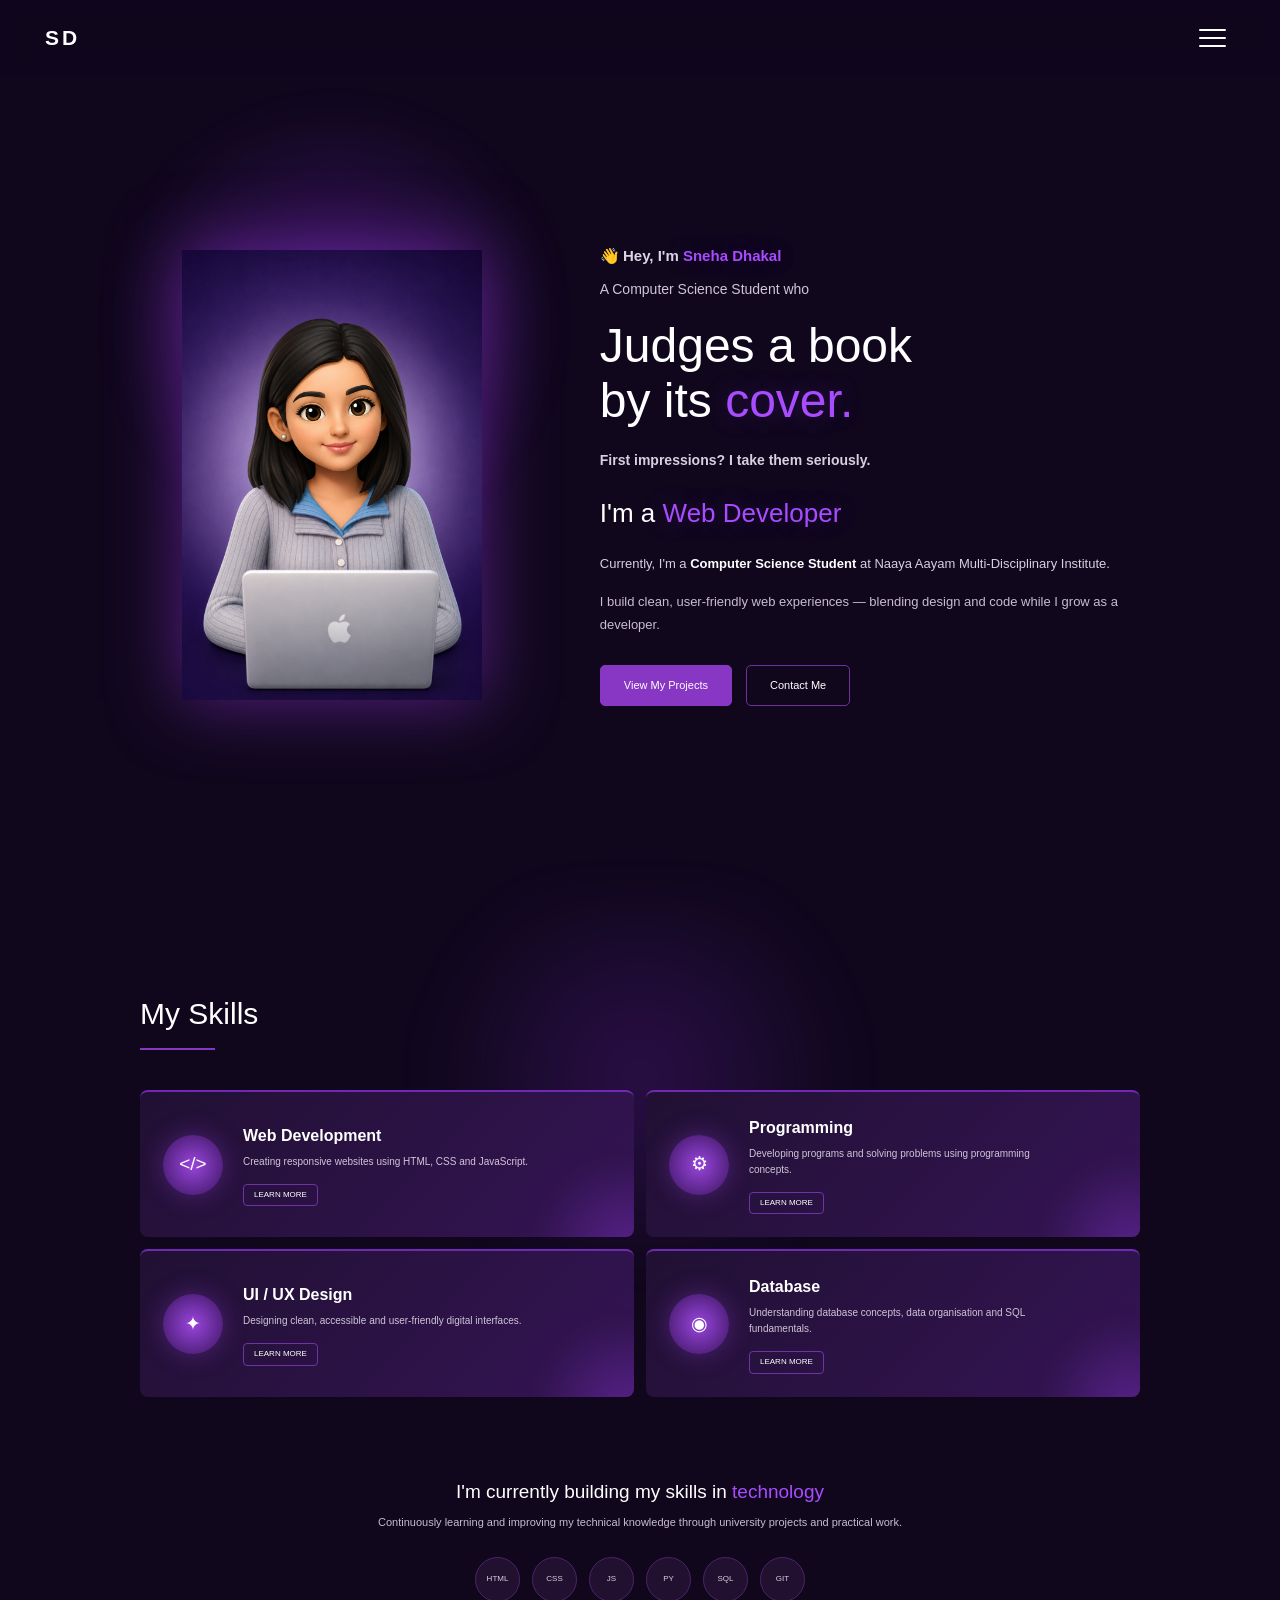
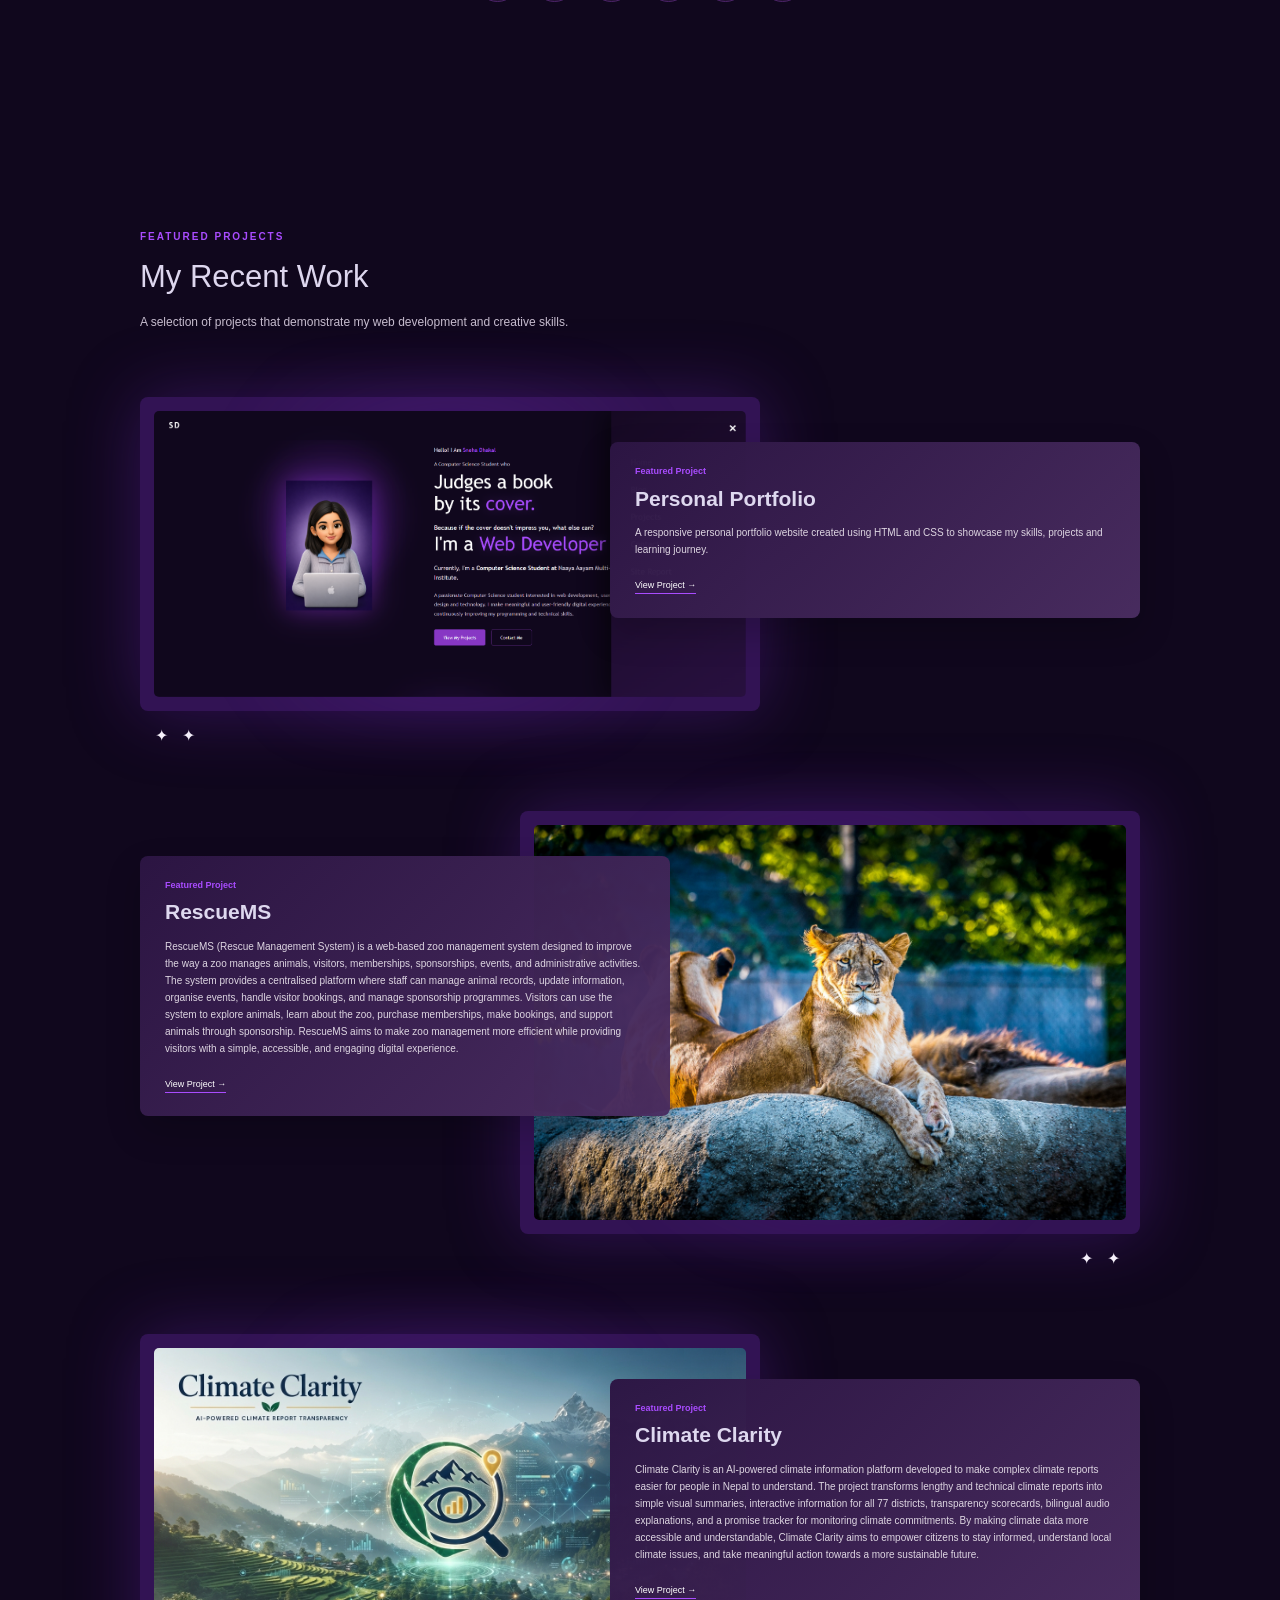
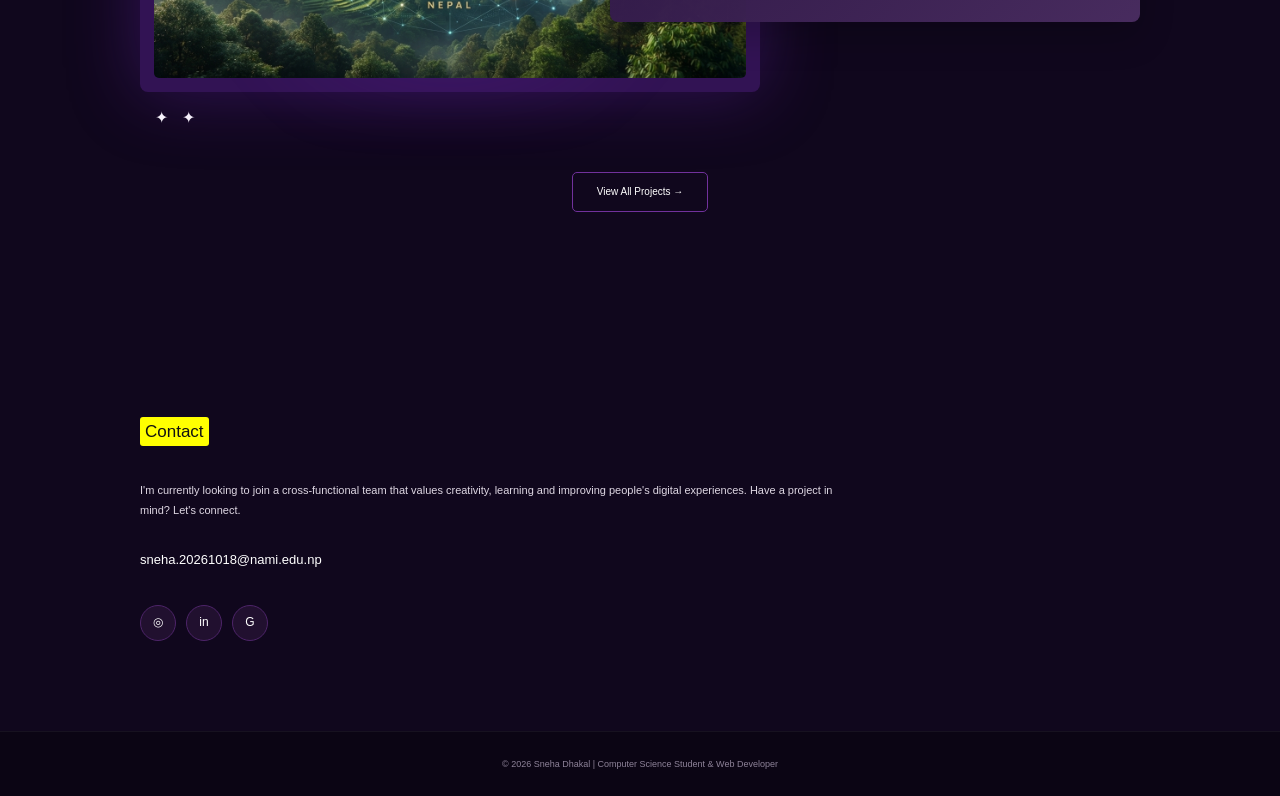
==== commit f04536d4: "Update portfolio blog and site report" ====
--- a/index.html
+++ b/index.html
@@ -67,6 +67,8 @@
 
         <a href="project.html">Projects</a>
 
+        <a href="skills.html">Skills</a>
+
         <a href="contact.html">Contact</a>
 
         <a href="sitereport.html">Site Report</a>
@@ -105,59 +107,40 @@
 
     <div class="hero-content">
 
-
-        <p class="hero-small-text">
-
-            Hello! I Am
-            <span>Sneha Dhakal</span>
-
-        </p>
-
-
-        <p class="hero-label">
-
-            A Computer Science Student who
-
-        </p>
-
-
-        <h1>
-
-            Judges a book<br>
-            by its <span>cover.</span>
-
-        </h1>
-
-
-        <p class="hero-quote">
-
-            Because if the cover doesn't impress you, what else can?
-
-        </p>
-
-        <h1>
-            I'm a <span>Web Developer</span>
-        </h1>
-
-
-        <p class="hero-role">
-
-            Currently, I'm a
-            <strong>Computer Science Student at</strong>
-             Naaya Aayam Multi-Disciplinary Institute.
-           
-        </p>
-
-
-        <p class="hero-description">
-
-            A passionate Computer Science student interested
-            in web development, user interface design and
-            technology. I make meaningful and user-friendly
-            digital experiences while continuously improving
-            my programming and technical skills.
-
-        </p>
+        <div class="hero-text">
+
+            <p class="greeting">
+                👋 Hey, I'm <span class="highlight">Sneha Dhakal</span>
+            </p>
+
+            <p class="subtitle">
+                A Computer Science Student who
+            </p>
+
+            <h1 class="main-heading">
+                Judges a book<br>
+                by its <span class="highlight">cover.</span>
+            </h1>
+
+            <p class="tagline">
+                First impressions? I take them seriously.
+            </p>
+
+            <h2 class="role">
+                I'm a <span class="highlight">Web Developer</span>
+            </h2>
+
+            <p class="description">
+                Currently, I'm a <strong>Computer Science Student</strong>
+                at Naaya Aayam Multi-Disciplinary Institute.
+            </p>
+
+            <p class="about">
+                I build clean, user-friendly web experiences —
+                blending design and code while I grow as a developer.
+            </p>
+
+        </div>
 
 
         <div class="hero-buttons">
@@ -223,7 +206,7 @@
                         HTML, CSS and JavaScript.
                     </p>
 
-                    <a href="project.html">
+                    <a href="skills.html">
                         LEARN MORE
                     </a>
 
@@ -253,7 +236,7 @@
                         problems using programming concepts.
                     </p>
 
-                    <a href="project.html">
+                    <a href="skills.html">
                         LEARN MORE
                     </a>
 
@@ -283,7 +266,7 @@
                         user-friendly digital interfaces.
                     </p>
 
-                    <a href="project.html">
+                    <a href="skills.html">
                         LEARN MORE
                     </a>
 
@@ -313,7 +296,7 @@
                         data organisation and SQL fundamentals.
                     </p>
 
-                    <a href="project.html">
+                    <a href="skills.html">
                         LEARN MORE
                     </a>
 
@@ -425,7 +408,7 @@
 
             <div class="project-image">
 
-                <img src="images/project1.png"
+                <img src="images/Protfolio.png"
                      alt="Personal Portfolio Website">
 
             </div>
@@ -470,8 +453,8 @@
 
             <div class="project-image">
 
-                <img src="images/project2.png"
-                     alt="Smart Campus Management System">
+                <img src="images/RescueMS.png"
+                     alt="RescueMS">
 
             </div>
 
@@ -484,16 +467,12 @@
 
 
                 <h3>
-                    Smart Campus System
+                    RescueMS
                 </h3>
 
 
                 <p>
-
-                    A web-based system designed to support
-                    campus services and organise information
-                    in a simple and accessible way.
-
+                    RescueMS (Rescue Management System) is a web-based zoo management system designed to improve the way a zoo manages animals, visitors, memberships, sponsorships, events, and administrative activities. The system provides a centralised platform where staff can manage animal records, update information, organise events, handle visitor bookings, and manage sponsorship programmes. Visitors can use the system to explore animals, learn about the zoo, purchase memberships, make bookings, and support animals through sponsorship. RescueMS aims to make zoo management more efficient while providing visitors with a simple, accessible, and engaging digital experience.
                 </p>
 
 
@@ -515,8 +494,8 @@
 
             <div class="project-image">
 
-                <img src="images/project3.png"
-                     alt="Web Development Project">
+                <img src="images/Climate Clarity.png"
+                     alt="Climate Clarity">
 
             </div>
 
@@ -529,15 +508,15 @@
 
 
                 <h3>
-                    Web Development Project
+                    Climate Clarity
                 </h3>
 
 
                 <p>
 
-                    A practical project demonstrating my
-                    understanding of HTML, CSS, responsive
-                    layouts and website design.
+                Climate Clarity is an AI-powered climate information platform developed to make complex climate reports easier for people in Nepal to understand. The project transforms lengthy and technical climate reports into simple visual summaries, interactive information for all 77 districts, transparency scorecards, bilingual audio explanations, and a promise tracker for monitoring climate commitments. By making climate data more accessible and understandable, Climate Clarity aims to empower citizens to stay informed, understand local climate issues, and take meaningful action towards a more sustainable future.
+
+
 
                 </p>
 
@@ -594,10 +573,10 @@
         </p>
 
 
-        <a href="mailto:your-email@gmail.com"
+        <a href="mailto:sneha.20261028@nami.edu.np"
            class="email">
 
-            your-email@gmail.com
+            sneha.20261018@nami.edu.np
 
         </a>
 
@@ -605,7 +584,7 @@
         <div class="social-links">
 
 
-            <a href="#"
+            <a href="https://www.instagram.com/itssnehalyn/"
                aria-label="Instagram">
 
                 ◎
@@ -613,7 +592,7 @@
             </a>
 
 
-            <a href="#"
+            <a href="https://www.linkedin.com/in/sneha-dhakal-ba21b6401/"
                aria-label="LinkedIn">
 
                 in
@@ -621,7 +600,7 @@
             </a>
 
 
-            <a href="#"
+            <a href=""
                aria-label="GitHub">
 
                 G
@@ -686,4 +665,4 @@
 
 </body>
 
-</html>+</html>
--- a/file.css
+++ b/file.css
@@ -1,6 +1,7 @@
 /* =========================================================
    SNEHA DHAKAL PORTFOLIO
-   HOME PAGE
+   COMPLETE PORTFOLIO CSS
+   HOME | PROJECTS | CONTACT | BLOG | SITE REPORT
 ========================================================= */
 
 
@@ -43,12 +44,10 @@
 
 .navbar {
     position: fixed;
-
     top: 0;
     left: 0;
 
     width: 100%;
-
     height: 75px;
 
     padding: 0 45px;
@@ -59,27 +58,25 @@
 
     z-index: 1000;
 
-    background: rgba(16, 7, 29, 0.65);
+    background: rgba(16, 7, 29, 0.85);
 
     backdrop-filter: blur(10px);
 }
 
 
-/* Logo */
+/* LOGO */
 
 .logo {
     font-size: 21px;
-
     font-weight: bold;
-
     letter-spacing: 3px;
-
     color: #ffffff;
 }
 
 
 /* =========================================================
-   HAMBURGER MENU
+   MENU BUTTON
+   ALWAYS VISIBLE
 ========================================================= */
 
 .menu-button {
@@ -87,20 +84,20 @@
     height: 45px;
 
     border: none;
-
     background: transparent;
 
     cursor: pointer;
 
     display: flex;
-
     flex-direction: column;
 
     justify-content: center;
-
     align-items: center;
 
     gap: 6px;
+
+    position: relative;
+    z-index: 3000;
 }
 
 .menu-button span {
@@ -137,9 +134,11 @@
     position: fixed;
 
     top: 0;
-    right: -380px;
+    right: -100%;
 
     width: 350px;
+    max-width: 90vw;
+
     height: 100vh;
 
     padding: 100px 45px;
@@ -157,6 +156,8 @@
         -20px 0 60px rgba(0, 0, 0, 0.5);
 
     transition: right 0.4s ease;
+
+    overflow-y: auto;
 }
 
 .side-menu.active {
@@ -164,7 +165,7 @@
 }
 
 
-/* Close button */
+/* CLOSE BUTTON */
 
 .close-button {
     position: absolute;
@@ -173,10 +174,9 @@
     right: 30px;
 
     border: none;
-
     background: transparent;
 
-    color: white;
+    color: #ffffff;
 
     font-size: 36px;
 
@@ -187,16 +187,14 @@
 
 .close-button:hover {
     color: #a94cff;
-
     transform: rotate(90deg);
 }
 
 
-/* Menu links */
+/* MENU LINKS */
 
 .menu-links {
     display: flex;
-
     flex-direction: column;
 
     gap: 5px;
@@ -217,13 +215,12 @@
 
 .menu-links a:hover {
     color: #a94cff;
-
     padding-left: 18px;
 }
 
 
 /* =========================================================
-   HERO SECTION
+   HOME HERO
 ========================================================= */
 
 .home-hero {
@@ -247,7 +244,7 @@
 }
 
 
-/* Purple glow behind image */
+/* PURPLE GLOW */
 
 .home-hero::before {
     content: "";
@@ -285,7 +282,6 @@
     display: flex;
 
     justify-content: center;
-
     align-items: center;
 
     z-index: 2;
@@ -313,12 +309,12 @@
     z-index: -1;
 }
 
-
-/* Profile image */
-
 .profile {
     width: 300px;
-    height: 330px;
+
+    height: auto;
+
+    max-height: none;
 
     object-fit: contain;
 
@@ -341,9 +337,6 @@
     z-index: 3;
 }
 
-
-/* Small greeting */
-
 .hero-small-text {
     font-size: 14px;
 
@@ -356,9 +349,6 @@
     color: #a94cff;
 }
 
-
-/* Label */
-
 .hero-label {
     color: #cfc5d7;
 
@@ -367,9 +357,6 @@
     margin-bottom: 5px;
 }
 
-
-/* Main heading */
-
 .hero-content h1 {
     max-width: 650px;
 
@@ -391,9 +378,6 @@
         0 0 25px rgba(169, 76, 255, 0.25);
 }
 
-
-/* Role */
-
 .hero-role {
     color: #d8cfdf;
 
@@ -406,10 +390,117 @@
     color: #ffffff;
 }
 
-
-/* Description */
-
 .hero-description {
+    max-width: 630px;
+
+    color: #c7bdcf;
+
+    font-size: 13px;
+
+    line-height: 1.8;
+
+    margin-bottom: 28px;
+}
+
+
+/* =========================================================
+   HERO TEXT (updated hero content classes)
+========================================================= */
+
+.hero-text .greeting {
+    font-size: 15px;
+
+    font-weight: 600;
+
+    color: #ddd5e4;
+
+    margin-bottom: 10px;
+}
+
+.hero-text .highlight {
+    color: #a94cff;
+
+    text-shadow:
+        0 0 25px rgba(169, 76, 255, 0.25);
+}
+
+.hero-text .subtitle {
+    color: #cfc5d7;
+
+    font-size: 14px;
+
+    margin-bottom: 18px;
+}
+
+.hero-text .main-heading {
+    max-width: 650px;
+
+    color: #ffffff;
+
+    font-size: 48px;
+
+    font-weight: 500;
+
+    line-height: 1.15;
+
+    margin-bottom: 20px;
+}
+
+.hero-text .tagline {
+    color: #d8cfdf;
+
+    font-size: 14px;
+
+    font-weight: 600;
+
+    margin-bottom: 22px;
+}
+
+.hero-text .role {
+    color: #ffffff;
+
+    font-size: 26px;
+
+    font-weight: 500;
+
+    margin-bottom: 18px;
+}
+
+/* blinking cursor after "Web Developer" */
+.hero-text .typing::after {
+    content: '|';
+
+    display: inline-block;
+
+    margin-left: 3px;
+
+    color: #a94cff;
+
+    animation: blink 1s infinite;
+}
+
+@keyframes blink {
+    0%, 50% { opacity: 1; }
+    51%, 100% { opacity: 0; }
+}
+
+.hero-text .description {
+    max-width: 630px;
+
+    color: #d8cfdf;
+
+    font-size: 13px;
+
+    line-height: 1.8;
+
+    margin-bottom: 14px;
+}
+
+.hero-text .description strong {
+    color: #ffffff;
+}
+
+.hero-text .about {
     max-width: 630px;
 
     color: #c7bdcf;
@@ -445,9 +536,6 @@
     transition: 0.3s ease;
 }
 
-
-/* Primary */
-
 .primary-button {
     background: #8737c4;
 
@@ -465,9 +553,6 @@
         0 0 25px rgba(169, 76, 255, 0.4);
 }
 
-
-/* Secondary */
-
 .secondary-button {
     background: transparent;
 
@@ -486,7 +571,7 @@
 
 
 /* =========================================================
-   SKILLS SECTION
+   SKILLS
 ========================================================= */
 
 .skills-section {
@@ -522,9 +607,6 @@
     filter: blur(25px);
 }
 
-
-/* Container */
-
 .skills-container {
     position: relative;
 
@@ -533,9 +615,6 @@
     margin: auto;
 }
 
-
-/* Heading */
-
 .skills-container > h2 {
     color: #ffffff;
 
@@ -560,9 +639,7 @@
 }
 
 
-/* =========================================================
-   SKILLS GRID
-========================================================= */
+/* SKILLS GRID */
 
 .skills-grid {
     display: grid;
@@ -573,9 +650,7 @@
 }
 
 
-/* =========================================================
-   SKILL CARD
-========================================================= */
+/* SKILL CARD */
 
 .skill-card {
     min-height: 145px;
@@ -635,9 +710,6 @@
         0 12px 35px rgba(112, 35, 181, 0.3);
 }
 
-
-/* Skill icon */
-
 .skill-icon {
     width: 60px;
     height: 60px;
@@ -668,9 +740,6 @@
         0 0 25px rgba(155, 69, 232, 0.35);
 }
 
-
-/* Skill content */
-
 .skill-content {
     position: relative;
 
@@ -722,7 +791,7 @@
 
 
 /* =========================================================
-   TECHNOLOGY SECTION
+   TECHNOLOGY
 ========================================================= */
 
 .technology-section {
@@ -752,9 +821,6 @@
 
     font-size: 11px;
 }
-
-
-/* Technology icons */
 
 .technology-icons {
     margin-top: 25px;
@@ -821,9 +887,6 @@
     margin: auto;
 }
 
-
-/* Heading */
-
 .projects-heading {
     max-width: 600px;
 
@@ -859,9 +922,7 @@
 }
 
 
-/* =========================================================
-   FEATURED PROJECT
-========================================================= */
+/* FEATURED PROJECT */
 
 .featured-project {
     position: relative;
@@ -874,9 +935,6 @@
 
     margin-bottom: 100px;
 }
-
-
-/* Project image */
 
 .project-image {
     width: 62%;
@@ -914,20 +972,27 @@
     z-index: -1;
 }
 
+
+/* FULL PROJECT IMAGE */
+
 .project-image img {
     width: 100%;
 
-    height: 230px;
-
-    object-fit: cover;
+    height: auto;
+
+    max-width: 100%;
+
+    max-height: none;
+
+    object-fit: contain;
 
     border-radius: 5px;
-}
-
-
-/* =========================================================
-   PROJECT INFORMATION
-========================================================= */
+
+    display: block;
+}
+
+
+/* PROJECT INFO */
 
 .project-info {
     position: absolute;
@@ -951,9 +1016,6 @@
         0 15px 35px rgba(0,0,0,0.2);
 }
 
-
-/* First + third */
-
 .project-one .project-info,
 .project-three .project-info {
     right: 0;
@@ -961,9 +1023,6 @@
     top: 45px;
 }
 
-
-/* Second */
-
 .project-two {
     justify-content: flex-end;
 }
@@ -978,9 +1037,6 @@
     top: 45px;
 }
 
-
-/* Project text */
-
 .project-label {
     display: block;
 
@@ -1027,9 +1083,6 @@
 .project-info a:hover {
     color: #a94cff;
 }
-
-
-/* Decorative stars */
 
 .featured-project::after {
     content: "✦  ✦";
@@ -1054,9 +1107,6 @@
     right: 15px;
 }
 
-
-/* All projects */
-
 .all-projects {
     text-align: center;
 
@@ -1091,7 +1141,7 @@
 
 
 /* =========================================================
-   CONTACT
+   HOME CONTACT
 ========================================================= */
 
 .contact-section {
@@ -1108,9 +1158,6 @@
     margin: auto;
 }
 
-
-/* Yellow Contact */
-
 .contact-container h2 {
     display: inline-block;
 
@@ -1129,9 +1176,6 @@
     margin-bottom: 35px;
 }
 
-
-/* Contact paragraph */
-
 .contact-intro {
     max-width: 700px;
 
@@ -1145,49 +1189,28 @@
 }
 
 
-/* Email */
+/* CLICKABLE EMAIL */
 
 .email {
-    display: block;
+    display: inline-block;
 
     width: fit-content;
 
     color: #ffffff;
 
-    font-size: 11px;
+    font-size: 13px;
 
     margin-bottom: 22px;
+
+    cursor: pointer;
 
     transition: 0.3s;
 }
 
 .email:hover {
     color: #a94cff;
-}
-
-
-/* Social links */
-
-.social-links {
-    display: flex;
-
-    align-items: center;
-
-    gap: 20px;
-}
-
-.social-links a {
-    color: #ffffff;
-
-    font-size: 15px;
-
-    transition: 0.3s;
-}
-
-.social-links a:hover {
-    color: #a94cff;
-
-    transform: translateY(-4px);
+
+    text-decoration: underline;
 }
 
 
@@ -1214,245 +1237,7 @@
 
 
 /* =========================================================
-   TABLET
-========================================================= */
-
-@media (max-width: 850px) {
-
-    .home-hero {
-        padding-left: 30px;
-        padding-right: 30px;
-
-        gap: 35px;
-    }
-
-    .hero-content h1 {
-        font-size: 38px;
-    }
-
-    .profile {
-        width: 250px;
-        height: 280px;
-    }
-
-}
-
-
-/* =========================================================
-   MOBILE
-========================================================= */
-
-@media (max-width: 700px) {
-
-    /* Navigation */
-
-    .navbar {
-        height: 65px;
-
-        padding: 0 20px;
-    }
-
-
-    /* Menu */
-
-    .side-menu {
-        width: 100%;
-
-        right: -100%;
-
-        padding:
-            90px 35px;
-    }
-
-
-    /* Hero */
-
-    .home-hero {
-        min-height: auto;
-
-        padding:
-            120px 25px
-            80px;
-
-        flex-direction: column;
-
-        align-items: flex-start;
-
-        gap: 35px;
-    }
-
-
-    .hero-image {
-        width: 100%;
-
-        justify-content: center;
-    }
-
-
-    .profile {
-        width: 220px;
-
-        height: 240px;
-    }
-
-
-    .hero-content {
-        width: 100%;
-    }
-
-
-    .hero-content h1 {
-        font-size: 34px;
-    }
-
-
-    .hero-role {
-        font-size: 13px;
-    }
-
-
-    .hero-description {
-        font-size: 11px;
-    }
-
-
-    /* Skills */
-
-    .skills-section {
-        padding:
-            75px 20px
-            90px;
-    }
-
-
-    .skills-grid {
-        grid-template-columns: 1fr;
-    }
-
-
-    .skill-card {
-        min-height: 135px;
-    }
-
-
-    /* Projects */
-
-    .featured-projects {
-        padding:
-            75px 20px
-            100px;
-    }
-
-
-    .featured-project {
-        display: block;
-
-        min-height: auto;
-
-        margin-bottom: 90px;
-    }
-
-
-    .project-image {
-        width: 100%;
-    }
-
-
-    .project-image img {
-        height: 190px;
-    }
-
-
-    .project-info,
-    .project-one .project-info,
-    .project-two .project-info,
-    .project-three .project-info {
-        position: relative;
-
-        width: 90%;
-
-        left: 5%;
-        right: auto;
-
-        top: -25px;
-
-        padding: 18px;
-    }
-
-
-    .project-two {
-        display: block;
-    }
-
-
-    .project-two .project-image {
-        order: initial;
-    }
-
-
-    /* Contact */
-
-    .contact-section {
-        padding:
-            65px 25px
-            75px;
-    }
-
-}
-
-
-/* =========================================================
-   SMALL MOBILE
-========================================================= */
-
-@media (max-width: 420px) {
-
-    .hero-content h1 {
-        font-size: 29px;
-    }
-
-
-    .hero-buttons {
-        flex-direction: column;
-
-        align-items: flex-start;
-    }
-
-
-    .skills-container > h2,
-    .projects-heading h2 {
-        font-size: 26px;
-    }
-
-
-    .skill-card {
-        padding: 18px;
-    }
-
-
-    .skill-icon {
-        width: 52px;
-        height: 52px;
-
-        min-width: 52px;
-
-        margin-right: 15px;
-    }
-
-
-    .project-image img {
-        height: 160px;
-    }
-
-}
-
-/* =========================================================
    PROJECT PAGE
-========================================================= */
-
-
-/* =========================================================
-   PROJECT HERO
 ========================================================= */
 
 .projects-hero {
@@ -1542,28 +1327,19 @@
 }
 
 .project-gallery-container {
-
     max-width: 1000px;
 
     margin: auto;
 
-    /*
-       DIFFERENT GRID LAYOUT
-       Masonry-style 3 column layout
-    */
-
     columns: 3 280px;
 
     column-gap: 15px;
 }
 
 
-/* =========================================================
-   PROJECT CARD
-========================================================= */
+/* PROJECT CARD */
 
 .project-card {
-
     display: inline-block;
 
     width: 100%;
@@ -1595,7 +1371,6 @@
 }
 
 .project-card:hover {
-
     transform: translateY(-8px);
 
     box-shadow:
@@ -1606,12 +1381,9 @@
 }
 
 
-/* =========================================================
-   PROJECT IMAGE
-========================================================= */
+/* FULL PROJECT CARD IMAGE */
 
 .project-card-image {
-
     position: relative;
 
     overflow: hidden;
@@ -1620,12 +1392,15 @@
 }
 
 .project-card-image img {
-
     width: 100%;
 
-    height: 220px;
-
-    object-fit: cover;
+    height: auto;
+
+    max-width: 100%;
+
+    max-height: none;
+
+    object-fit: contain;
 
     transition:
         transform 0.5s ease;
@@ -1633,35 +1408,15 @@
 
 .project-card:hover
 .project-card-image img {
-
-    transform: scale(1.06);
-}
-
-
-/* Tall image */
-
-.project-tall
-.project-card-image img {
-
-    height: 330px;
-}
-
-
-/* Large project */
-
-.project-large
-.project-card-image img {
-
-    height: 300px;
+    transform: scale(1.03);
 }
 
 
 /* =========================================================
-   IMAGE OVERLAY
+   PROJECT OVERLAY
 ========================================================= */
 
 .project-overlay {
-
     position: absolute;
 
     inset: 0;
@@ -1687,12 +1442,10 @@
 
 .project-card:hover
 .project-overlay {
-
     opacity: 1;
 }
 
 .project-overlay span {
-
     color: #cda1ef;
 
     font-size: 9px;
@@ -1703,7 +1456,6 @@
 }
 
 .project-overlay a {
-
     padding: 7px 11px;
 
     border-radius: 4px;
@@ -1720,7 +1472,6 @@
 }
 
 .project-overlay a:hover {
-
     background: #8737c4;
 }
 
@@ -1730,12 +1481,10 @@
 ========================================================= */
 
 .project-card-content {
-
     padding: 22px;
 }
 
 .project-number {
-
     display: block;
 
     color: #a94cff;
@@ -1750,7 +1499,6 @@
 }
 
 .project-card-content h2 {
-
     color: #ffffff;
 
     font-size: 20px;
@@ -1761,7 +1509,6 @@
 }
 
 .project-card-content p {
-
     color: #bfb3c9;
 
     font-size: 10px;
@@ -1771,13 +1518,7 @@
     margin-bottom: 15px;
 }
 
-
-/* =========================================================
-   PROJECT TAGS
-========================================================= */
-
 .project-tags {
-
     display: flex;
 
     flex-wrap: wrap;
@@ -1786,7 +1527,6 @@
 }
 
 .project-tags span {
-
     padding: 4px 8px;
 
     border-radius: 20px;
@@ -1807,7 +1547,6 @@
 ========================================================= */
 
 .future-projects {
-
     padding: 100px 30px;
 
     text-align: center;
@@ -1818,13 +1557,12 @@
 }
 
 .future-projects::before {
-
     content: "";
 
     position: absolute;
 
     width: 500px;
-    height: 300px;
+    height: 350px;
 
     left: 50%;
     top: 0;
@@ -1842,7 +1580,6 @@
 }
 
 .future-content {
-
     position: relative;
 
     max-width: 600px;
@@ -1851,7 +1588,6 @@
 }
 
 .future-content > span {
-
     color: #a94cff;
 
     font-size: 9px;
@@ -1862,7 +1598,6 @@
 }
 
 .future-content h2 {
-
     color: #ffffff;
 
     font-size: 30px;
@@ -1873,7 +1608,6 @@
 }
 
 .future-content p {
-
     color: #bdb2c7;
 
     font-size: 11px;
@@ -1882,77 +1616,11 @@
 }
 
 
-/* =========================================================
-   PROJECT PAGE MOBILE
-========================================================= */
-
-@media (max-width: 700px) {
-
-    .projects-hero {
-
-        min-height: 50vh;
-
-        padding:
-            120px 25px
-            70px;
-    }
-
-    .projects-hero h1 {
-
-        font-size: 42px;
-    }
-
-    .projects-hero p {
-
-        font-size: 11px;
-    }
-
-    .project-gallery {
-
-        padding:
-            30px 20px
-            80px;
-    }
-
-    /*
-       Mobile changes to one column
-    */
-
-    .project-gallery-container {
-
-        columns: 1;
-    }
-
-    .project-card-image img,
-    .project-large .project-card-image img,
-    .project-tall .project-card-image img {
-
-        height: 220px;
-    }
-
-    .future-projects {
-
-        padding:
-            75px 25px;
-    }
-
-    .future-content h2 {
-
-        font-size: 25px;
-    }
-
-}
 /* =========================================================
    CONTACT PAGE
 ========================================================= */
 
-
-/* =========================================================
-   CONTACT HERO
-========================================================= */
-
 .contact-hero {
-
     min-height: 55vh;
 
     display: flex;
@@ -1966,9 +1634,7 @@
     overflow: hidden;
 }
 
-
 .contact-hero::before {
-
     content: "";
 
     position: absolute;
@@ -1989,9 +1655,7 @@
     filter: blur(20px);
 }
 
-
 .contact-hero-content {
-
     width: 100%;
 
     max-width: 1000px;
@@ -2003,9 +1667,7 @@
     z-index: 2;
 }
 
-
 .contact-hero h1 {
-
     color: #ffffff;
 
     font-size: 55px;
@@ -2017,9 +1679,7 @@
     margin: 10px 0 20px;
 }
 
-
 .contact-hero p {
-
     max-width: 650px;
 
     color: #c7bdcf;
@@ -2030,20 +1690,15 @@
 }
 
 
-/* =========================================================
-   CONTACT MAIN
-========================================================= */
+/* CONTACT MAIN */
 
 .contact-main {
-
     padding:
         50px 30px
         110px;
 }
 
-
 .contact-wrapper {
-
     max-width: 1000px;
 
     margin: auto;
@@ -2058,18 +1713,13 @@
 }
 
 
-/* =========================================================
-   CONTACT INFORMATION
-========================================================= */
+/* CONTACT INFORMATION */
 
 .contact-information {
-
     padding-top: 10px;
 }
 
-
 .contact-label {
-
     color: #a94cff;
 
     font-size: 9px;
@@ -2079,9 +1729,7 @@
     letter-spacing: 2px;
 }
 
-
 .contact-information h2 {
-
     color: #ffffff;
 
     font-size: 28px;
@@ -2091,9 +1739,7 @@
     margin: 10px 0 15px;
 }
 
-
 .contact-information > p {
-
     color: #bdb3c6;
 
     font-size: 11px;
@@ -2104,12 +1750,9 @@
 }
 
 
-/* =========================================================
-   CONTACT ITEM
-========================================================= */
+/* CONTACT ITEM */
 
 .contact-item {
-
     display: flex;
 
     align-items: center;
@@ -2119,9 +1762,7 @@
     margin-bottom: 23px;
 }
 
-
 .contact-icon {
-
     width: 48px;
     height: 48px;
 
@@ -2149,9 +1790,7 @@
     font-size: 17px;
 }
 
-
 .contact-item span {
-
     display: block;
 
     color: #8e8298;
@@ -2160,11 +1799,9 @@
 
     margin-bottom: 2px;
 }
-
 
 .contact-item a,
 .contact-item p {
-
     color: #ffffff;
 
     font-size: 11px;
@@ -2172,25 +1809,20 @@
     transition: 0.3s;
 }
 
-
 .contact-item a:hover {
-
     color: #a94cff;
-}
-
-
-/* =========================================================
-   SOCIAL
-========================================================= */
+
+    text-decoration: underline;
+}
+
+
+/* SOCIAL */
 
 .social-area {
-
     margin-top: 35px;
 }
 
-
 .social-area > span {
-
     color: #8e8298;
 
     font-size: 9px;
@@ -2198,9 +1830,7 @@
     letter-spacing: 1.5px;
 }
 
-
 .social-links {
-
     display: flex;
 
     gap: 10px;
@@ -2208,9 +1838,7 @@
     margin-top: 12px;
 }
 
-
 .social-links a {
-
     width: 36px;
     height: 36px;
 
@@ -2233,9 +1861,7 @@
     transition: 0.3s;
 }
 
-
 .social-links a:hover {
-
     background: #8737c4;
 
     border-color: #a94cff;
@@ -2244,12 +1870,9 @@
 }
 
 
-/* =========================================================
-   CONTACT FORM BOX
-========================================================= */
+/* CONTACT FORM */
 
 .contact-form-box {
-
     padding: 35px;
 
     border-radius: 10px;
@@ -2268,9 +1891,7 @@
         0 20px 50px rgba(0, 0, 0, 0.25);
 }
 
-
 .contact-form-box h2 {
-
     color: #ffffff;
 
     font-size: 27px;
@@ -2281,18 +1902,13 @@
 }
 
 
-/* =========================================================
-   FORM
-========================================================= */
+/* FORM */
 
 .form-group {
-
     margin-bottom: 18px;
 }
 
-
 .form-group label {
-
     display: block;
 
     color: #ddd4e4;
@@ -2301,16 +1917,15 @@
 
     margin-bottom: 7px;
 }
-
 
 .form-group input,
 .form-group textarea {
-
     width: 100%;
 
     padding: 12px 14px;
 
-    border: 1px solid #4b285f;
+    border:
+        1px solid #4b285f;
 
     border-radius: 5px;
 
@@ -2326,39 +1941,30 @@
 
     transition: 0.3s;
 }
-
 
 .form-group input::placeholder,
 .form-group textarea::placeholder {
-
     color: #75697d;
 }
-
 
 .form-group input:focus,
 .form-group textarea:focus {
-
     border-color: #a94cff;
 
     box-shadow:
         0 0 15px rgba(169, 76, 255, 0.15);
 }
 
-
 .form-group textarea {
-
     resize: vertical;
 
     min-height: 130px;
 }
 
 
-/* =========================================================
-   SEND BUTTON
-========================================================= */
+/* SEND */
 
 .send-button {
-
     border: none;
 
     padding: 12px 23px;
@@ -2378,9 +1984,7 @@
     transition: 0.3s;
 }
 
-
 .send-button:hover {
-
     background: #a94cff;
 
     transform: translateY(-3px);
@@ -2390,12 +1994,9 @@
 }
 
 
-/* =========================================================
-   CONTACT CTA
-========================================================= */
+/* CTA */
 
 .contact-cta {
-
     padding:
         90px 30px;
 
@@ -2404,17 +2005,13 @@
     background: #0d0617;
 }
 
-
 .contact-cta > div {
-
     max-width: 650px;
 
     margin: auto;
 }
 
-
 .contact-cta span {
-
     color: #a94cff;
 
     font-size: 9px;
@@ -2424,9 +2021,7 @@
     font-weight: bold;
 }
 
-
 .contact-cta h2 {
-
     color: #ffffff;
 
     font-size: 30px;
@@ -2436,9 +2031,7 @@
     margin: 10px 0 25px;
 }
 
-
 .contact-cta a {
-
     display: inline-block;
 
     padding: 11px 25px;
@@ -2455,9 +2048,7 @@
     transition: 0.3s;
 }
 
-
 .contact-cta a:hover {
-
     background: #8737c4;
 
     border-color: #8737c4;
@@ -2467,13 +2058,911 @@
 
 
 /* =========================================================
-   CONTACT MOBILE
+   SKILLS PAGE
 ========================================================= */
 
+.skills-hero {
+    min-height: 45vh;
+
+    display: flex;
+
+    align-items: center;
+
+    padding: 130px 30px 60px;
+
+    position: relative;
+
+    overflow: hidden;
+}
+
+.skills-hero::before {
+    content: "";
+
+    position: absolute;
+
+    width: 500px;
+    height: 500px;
+
+    left: -100px;
+    top: -150px;
+
+    background:
+        radial-gradient(
+            circle,
+            rgba(139, 52, 224, 0.35),
+            transparent 70%
+        );
+
+    filter: blur(20px);
+}
+
+.skills-hero-content {
+    max-width: 1000px;
+
+    width: 100%;
+
+    margin: auto;
+
+    position: relative;
+
+    z-index: 2;
+}
+
+.skills-hero-content h1 {
+    color: #ffffff;
+
+    font-size: 48px;
+
+    font-weight: 500;
+
+    margin: 10px 0 18px;
+}
+
+.skills-hero-content p {
+    max-width: 630px;
+
+    color: #c7bdcf;
+
+    font-size: 13px;
+
+    line-height: 1.9;
+}
+
+
+/* TECHNICAL SKILLS TABLE */
+
+.skills-table-section {
+    padding:
+        60px 30px
+        100px;
+
+    background: #10071d;
+}
+
+.skills-table-container {
+    max-width: 1000px;
+
+    margin: auto;
+}
+
+.skills-table-container > h2 {
+    color: #ffffff;
+
+    font-size: 28px;
+
+    font-weight: 500;
+
+    margin-bottom: 30px;
+}
+
+.skills-table-container > h2::after {
+    content: "";
+
+    display: block;
+
+    width: 75px;
+    height: 2px;
+
+    background: #8737c4;
+
+    margin-top: 10px;
+}
+
+.table-wrapper {
+    overflow-x: auto;
+
+    border-radius: 8px;
+
+    border:
+        1px solid rgba(169, 76, 255, 0.2);
+
+    background:
+        linear-gradient(
+            135deg,
+            #211033,
+            #2a1140
+        );
+
+    box-shadow:
+        0 15px 35px rgba(0, 0, 0, 0.25);
+}
+
+table {
+    width: 100%;
+
+    border-collapse: collapse;
+}
+
+caption {
+    caption-side: top;
+
+    text-align: left;
+
+    padding: 16px 20px 0;
+
+    color: #a94cff;
+
+    font-size: 10px;
+
+    font-weight: bold;
+
+    letter-spacing: 2px;
+
+    text-transform: uppercase;
+}
+
+thead th {
+    text-align: left;
+
+    padding: 16px 20px;
+
+    color: #ffffff;
+
+    font-size: 12px;
+
+    font-weight: 600;
+
+    border-bottom:
+        1px solid rgba(169, 76, 255, 0.25);
+}
+
+tbody td {
+    padding: 14px 20px;
+
+    color: #cfc5d7;
+
+    font-size: 12px;
+
+    border-bottom:
+        1px solid rgba(255, 255, 255, 0.06);
+}
+
+tbody tr:last-child td {
+    border-bottom: none;
+}
+
+tbody tr:hover td {
+    background: rgba(169, 76, 255, 0.06);
+
+    color: #ffffff;
+}
+
+
+/* SKILLS LISTS */
+
+.skills-lists {
+    padding:
+        20px 30px
+        120px;
+
+    background: #10071d;
+}
+
+.skill-list-grid {
+    max-width: 1000px;
+
+    margin: auto;
+
+    display: grid;
+
+    grid-template-columns: repeat(3, 1fr);
+
+    gap: 18px;
+}
+
+.list-card {
+    padding: 28px;
+
+    border-radius: 8px;
+
+    border-top:
+        2px solid #7228b7;
+
+    background:
+        linear-gradient(
+            135deg,
+            #211033,
+            #341454
+        );
+
+    transition: 0.35s ease;
+}
+
+.list-card:hover {
+    transform: translateY(-6px);
+
+    border-top-color: #b158ff;
+
+    box-shadow:
+        0 12px 35px rgba(112, 35, 181, 0.3);
+}
+
+.list-card h2 {
+    color: #ffffff;
+
+    font-size: 17px;
+
+    font-weight: 500;
+
+    margin-bottom: 16px;
+}
+
+.list-card ul,
+.list-card ol {
+    padding-left: 18px;
+}
+
+.list-card li {
+    color: #cfc5d7;
+
+    font-size: 12px;
+
+    line-height: 1.8;
+}
+
+
+/* =========================================================
+   BLOG
+========================================================= */
+
+.blog-header {
+    width: 80%;
+
+    max-width: 1000px;
+
+    margin: 120px auto 50px;
+
+    text-align: center;
+}
+
+.blog-label {
+    color: #a855f7;
+
+    font-size: 13px;
+
+    letter-spacing: 3px;
+
+    margin-bottom: 15px;
+}
+
+.blog-header h1 {
+    font-size: 42px;
+
+    font-weight: 500;
+
+    margin-bottom: 15px;
+}
+
+.blog-header p {
+    color: #aaa;
+
+    font-size: 15px;
+
+    line-height: 1.7;
+}
+
+.blog-article {
+    width: 80%;
+
+    max-width: 900px;
+
+    margin: 0 auto 70px;
+}
+
+.blog-image {
+    margin: 0 0 35px;
+}
+
+.blog-image img {
+    width: 100%;
+
+    max-height: 450px;
+
+    object-fit: contain;
+
+    border-radius: 10px;
+
+    display: block;
+}
+
+.blog-image figcaption {
+    color: #777;
+
+    font-size: 11px;
+
+    margin-top: 8px;
+
+    text-align: center;
+}
+
+.blog-content {
+    color: #c8c1ce;
+}
+
+.blog-date {
+    color: #a855f7;
+
+    font-size: 12px;
+
+    margin-bottom: 10px;
+}
+
+.blog-content h2 {
+    color: white;
+
+    font-size: 32px;
+
+    margin-bottom: 20px;
+}
+
+.blog-content h3 {
+    color: white;
+
+    font-size: 23px;
+
+    margin: 35px 0 15px;
+}
+
+.blog-content p {
+    font-size: 15px;
+
+    line-height: 1.8;
+
+    margin-bottom: 20px;
+}
+
+.blog-content strong {
+    color: #c084fc;
+}
+
+.small-image {
+    width: 75%;
+
+    margin: 35px auto;
+}
+
+.small-image img {
+    max-height: 300px;
+
+    object-fit: contain;
+}
+
+.blog-conclusion {
+    width: 80%;
+
+    max-width: 900px;
+
+    margin: 0 auto 80px;
+
+    padding: 35px;
+
+    border: 1px solid #30223b;
+
+    border-radius: 10px;
+
+    background: #12091d;
+}
+
+.blog-conclusion h2 {
+    color: white;
+
+    font-size: 25px;
+
+    margin-bottom: 15px;
+}
+
+.blog-conclusion p {
+    color: #bbb;
+
+    font-size: 14px;
+
+    line-height: 1.8;
+}
+
+
+/* =========================================================
+   SITE REPORT
+========================================================= */
+
+.report-header {
+    width: 80%;
+
+    max-width: 1000px;
+
+    margin: 120px auto 60px;
+
+    text-align: center;
+}
+
+.report-label {
+    color: #a855f7;
+
+    font-size: 12px;
+
+    letter-spacing: 3px;
+
+    margin-bottom: 15px;
+}
+
+.report-header h1 {
+    font-size: 45px;
+
+    font-weight: 500;
+
+    margin-bottom: 15px;
+}
+
+.report-header p:last-child {
+    color: #aaa;
+
+    line-height: 1.7;
+}
+
+.report-section {
+    width: 80%;
+
+    max-width: 950px;
+
+    margin: 0 auto 60px;
+}
+
+.report-section h2 {
+    color: #ffffff;
+
+    font-size: 28px;
+
+    font-weight: 500;
+
+    margin-bottom: 20px;
+}
+
+.report-section p {
+    color: #c3bdc8;
+
+    font-size: 15px;
+
+    line-height: 1.8;
+
+    margin-bottom: 18px;
+}
+
+.report-section code {
+    color: #c084fc;
+
+    background: #1b1026;
+
+    padding: 2px 5px;
+
+    border-radius: 3px;
+}
+
+
+/* TIMELINE */
+
+.development-timeline {
+    display: grid;
+
+    grid-template-columns: repeat(2, 1fr);
+
+    gap: 20px;
+}
+
+.development-timeline article {
+    background: #140b20;
+
+    border: 1px solid #30213b;
+
+    border-radius: 10px;
+
+    padding: 25px;
+}
+
+.development-timeline h3 {
+    color: #c084fc;
+
+    font-size: 18px;
+
+    margin-bottom: 12px;
+}
+
+.development-timeline p {
+    font-size: 13px;
+}
+
+
+/* VALIDATION */
+
+.validation-grid {
+    display: grid;
+
+    grid-template-columns: repeat(2, 1fr);
+
+    gap: 25px;
+
+    margin-top: 30px;
+}
+
+.validation-grid figure {
+    background: #140b20;
+
+    padding: 15px;
+
+    border-radius: 10px;
+
+    border: 1px solid #30213b;
+}
+
+.validation-grid img {
+    width: 100%;
+
+    height: 280px;
+
+    object-fit: contain;
+
+    background: #ffffff;
+
+    display: block;
+}
+
+.validation-grid figcaption {
+    color: #aaa;
+
+    font-size: 12px;
+
+    text-align: center;
+
+    padding-top: 12px;
+}
+
+
+/* VIDEO */
+
+.video-section {
+    text-align: center;
+}
+
+.video-button {
+    display: inline-block;
+
+    background: #a855f7;
+
+    color: #ffffff;
+
+    padding: 14px 28px;
+
+    border-radius: 6px;
+
+    font-size: 14px;
+
+    margin-top: 10px;
+
+    transition: 0.3s;
+}
+
+.video-button:hover {
+    background: #9333ea;
+
+    transform: translateY(-3px);
+}
+
+
+/* REFERENCES */
+
+.references ul {
+    padding-left: 25px;
+}
+
+.references li {
+    color: #bbb;
+
+    margin-bottom: 12px;
+
+    line-height: 1.6;
+}
+
+
+/* PROJECT CONTENT */
+
+.project-content ul {
+    padding-left: 20px;
+
+    margin-top: 10px;
+}
+
+.project-content ul li {
+    font-weight: 400;
+
+    font-size: 15px;
+
+    line-height: 1.6;
+
+    margin-bottom: 5px;
+}
+
+.project-content h3 {
+    font-weight: 700;
+}
+
+.project-content p,
+.project-content li {
+    font-weight: 400;
+}
+
+
+/* =========================================================
+   TABLET
+========================================================= */
+
+@media (max-width: 850px) {
+
+    .navbar {
+        padding: 0 30px;
+    }
+
+    .home-hero {
+        padding-left: 30px;
+
+        padding-right: 30px;
+
+        gap: 35px;
+    }
+
+    .hero-content h1,
+    .hero-text .main-heading {
+        font-size: 38px;
+    }
+
+    .profile {
+        width: 250px;
+
+        height: auto;
+    }
+}
+
+
+/* =========================================================
+   MOBILE
+   MENU BUTTON REMAINS VISIBLE
+========================================================= */
+
 @media (max-width: 700px) {
 
+    /* NAVBAR */
+
+    .navbar {
+        height: 65px;
+
+        padding: 0 20px;
+    }
+
+    /* KEEP MENU BUTTON VISIBLE */
+
+    .menu-button {
+        display: flex;
+
+        width: 45px;
+        height: 45px;
+
+        flex-shrink: 0;
+    }
+
+
+    /* SIDE MENU */
+
+    .side-menu {
+        width: 100%;
+
+        max-width: 100%;
+
+        right: -100%;
+
+        padding:
+            90px 35px;
+    }
+
+    .side-menu.active {
+        right: 0;
+    }
+
+
+    /* HOME */
+
+    .home-hero {
+        min-height: auto;
+
+        padding:
+            120px 25px
+            80px;
+
+        flex-direction: column;
+
+        align-items: flex-start;
+
+        gap: 35px;
+    }
+
+    .hero-image {
+        width: 100%;
+
+        justify-content: center;
+    }
+
+    .profile {
+        width: 220px;
+
+        height: auto;
+
+        max-height: none;
+
+        object-fit: contain;
+    }
+
+    .hero-content {
+        width: 100%;
+    }
+
+    .hero-content h1,
+    .hero-text .main-heading {
+        font-size: 34px;
+    }
+
+    .hero-role,
+    .hero-text .role {
+        font-size: 13px;
+    }
+
+    .hero-description,
+    .hero-text .description,
+    .hero-text .about {
+        font-size: 11px;
+    }
+
+
+    /* SKILLS */
+
+    .skills-section {
+        padding:
+            75px 20px
+            90px;
+    }
+
+    .skills-grid {
+        grid-template-columns: 1fr;
+    }
+
+    .skill-card {
+        min-height: 135px;
+    }
+
+
+    /* PROJECTS */
+
+    .featured-projects {
+        padding:
+            75px 20px
+            100px;
+    }
+
+    .featured-project {
+        display: block;
+
+        min-height: auto;
+
+        margin-bottom: 90px;
+    }
+
+    .project-image {
+        width: 100%;
+    }
+
+    .project-image img {
+        width: 100%;
+
+        height: auto;
+
+        max-height: none;
+
+        object-fit: contain;
+    }
+
+    .project-info,
+    .project-one .project-info,
+    .project-two .project-info,
+    .project-three .project-info {
+
+        position: relative;
+
+        width: 90%;
+
+        left: 5%;
+
+        right: auto;
+
+        top: -25px;
+
+        padding: 18px;
+    }
+
+    .project-two {
+        display: block;
+    }
+
+    .project-two .project-image {
+        order: initial;
+    }
+
+
+    /* PROJECT PAGE */
+
+    .projects-hero {
+        min-height: 50vh;
+
+        padding:
+            120px 25px
+            70px;
+    }
+
+    .projects-hero h1 {
+        font-size: 42px;
+    }
+
+    .projects-hero p {
+        font-size: 11px;
+    }
+
+    .project-gallery {
+        padding:
+            30px 20px
+            80px;
+    }
+
+    .project-gallery-container {
+        columns: 1;
+    }
+
+    .project-card-image img,
+    .project-large .project-card-image img,
+    .project-tall .project-card-image img {
+
+        width: 100%;
+
+        height: auto;
+
+        max-height: none;
+
+        object-fit: contain;
+    }
+
+
+    /* CONTACT */
+
+    .contact-section {
+        padding:
+            65px 25px
+            75px;
+    }
+
     .contact-hero {
-
         min-height: 50vh;
 
         padding:
@@ -2481,209 +2970,89 @@
             60px;
     }
 
-
     .contact-hero h1 {
-
         font-size: 40px;
     }
 
-
     .contact-hero p {
-
         font-size: 11px;
     }
 
-
     .contact-main {
-
         padding:
             30px 20px
             80px;
     }
 
-
     .contact-wrapper {
-
         grid-template-columns: 1fr;
 
         gap: 50px;
     }
 
-
     .contact-form-box {
-
         padding: 25px 20px;
     }
 
-
     .contact-information h2 {
-
         font-size: 25px;
     }
 
-
     .contact-cta {
-
         padding:
             70px 25px;
     }
 
-
     .contact-cta h2 {
-
         font-size: 25px;
     }
 
-}
-/* =====================================================
-   BLOG PAGE
-===================================================== */
-
-.blog-header {
-    width: 80%;
-    max-width: 1000px;
-    margin: 80px auto 50px;
-    text-align: center;
-}
-
-.blog-label {
-    color: #a855f7;
-    font-size: 13px;
-    letter-spacing: 3px;
-    margin-bottom: 15px;
-}
-
-.blog-header h1 {
-    font-size: 42px;
-    font-weight: 500;
-    margin-bottom: 15px;
-}
-
-.blog-header p {
-    color: #aaa;
-    font-size: 15px;
-    line-height: 1.7;
-}
-
-
-/* =====================================================
-   BLOG ARTICLE
-===================================================== */
-
-.blog-article {
-    width: 80%;
-    max-width: 900px;
-    margin: 0 auto 70px;
-}
-
-
-/* Main image */
-
-.blog-image {
-    margin: 0 0 35px;
-}
-
-.blog-image img {
-    width: 100%;
-    max-height: 450px;
-    object-fit: cover;
-    border-radius: 10px;
-    display: block;
-}
-
-.blog-image figcaption {
-    color: #777;
-    font-size: 11px;
-    margin-top: 8px;
-    text-align: center;
-}
-
-
-/* Blog content */
-
-.blog-content {
-    color: #c8c1ce;
-}
-
-.blog-date {
-    color: #a855f7;
-    font-size: 12px;
-    margin-bottom: 10px;
-}
-
-.blog-content h2 {
-    color: white;
-    font-size: 32px;
-    margin-bottom: 20px;
-}
-
-.blog-content h3 {
-    color: white;
-    font-size: 23px;
-    margin: 35px 0 15px;
-}
-
-.blog-content p {
-    font-size: 15px;
-    line-height: 1.8;
-    margin-bottom: 20px;
-}
-
-.blog-content strong {
-    color: #c084fc;
-}
-
-
-/* Smaller images */
-
-.small-image {
-    width: 75%;
-    margin: 35px auto;
-}
-
-.small-image img {
-    max-height: 300px;
-}
-
-
-/* =====================================================
-   BLOG CONCLUSION
-===================================================== */
-
-.blog-conclusion {
-    width: 80%;
-    max-width: 900px;
-    margin: 0 auto 80px;
-    padding: 35px;
-
-    border: 1px solid #30223b;
-    border-radius: 10px;
-
-    background: #12091d;
-}
-
-.blog-conclusion h2 {
-    color: white;
-    font-size: 25px;
-    margin-bottom: 15px;
-}
-
-.blog-conclusion p {
-    color: #bbb;
-    font-size: 14px;
-    line-height: 1.8;
-}
-
-
-/* =====================================================
-   MOBILE
-===================================================== */
-
-@media (max-width: 768px) {
+
+    /* SKILLS */
+
+    .skills-hero {
+        min-height: 40vh;
+
+        padding:
+            120px 25px
+            50px;
+    }
+
+    .skills-hero-content h1 {
+        font-size: 34px;
+    }
+
+    .skills-table-section {
+        padding:
+            40px 20px
+            80px;
+    }
+
+    caption,
+    thead th,
+    tbody td {
+        padding-left: 14px;
+
+        padding-right: 14px;
+    }
+
+    .skills-lists {
+        padding:
+            20px 20px
+            90px;
+    }
+
+    .skill-list-grid {
+        grid-template-columns: 1fr;
+    }
+
+
+    /* BLOG */
 
     .blog-header {
         width: 90%;
-        margin-top: 60px;
+
+        margin-top: 100px;
     }
 
     .blog-header h1 {
@@ -2712,182 +3081,17 @@
 
     .blog-conclusion {
         width: 90%;
+
         padding: 25px;
     }
 
-}
-/* =====================================================
-   SITE REPORT
-===================================================== */
-
-.report-header {
-    width: 80%;
-    max-width: 1000px;
-    margin: 80px auto 60px;
-    text-align: center;
-}
-
-.report-label {
-    color: #a855f7;
-    font-size: 12px;
-    letter-spacing: 3px;
-    margin-bottom: 15px;
-}
-
-.report-header h1 {
-    font-size: 45px;
-    font-weight: 500;
-    margin-bottom: 15px;
-}
-
-.report-header p:last-child {
-    color: #aaa;
-    line-height: 1.7;
-}
-
-
-/* =====================================================
-   REPORT SECTIONS
-===================================================== */
-
-.report-section {
-    width: 80%;
-    max-width: 950px;
-    margin: 0 auto 60px;
-}
-
-.report-section h2 {
-    color: #ffffff;
-    font-size: 28px;
-    font-weight: 500;
-    margin-bottom: 20px;
-}
-
-.report-section p {
-    color: #c3bdc8;
-    font-size: 15px;
-    line-height: 1.8;
-    margin-bottom: 18px;
-}
-
-.report-section code {
-    color: #c084fc;
-    background: #1b1026;
-    padding: 2px 5px;
-    border-radius: 3px;
-}
-
-
-/* =====================================================
-   DEVELOPMENT TIMELINE
-===================================================== */
-
-.development-timeline {
-    display: grid;
-    grid-template-columns: repeat(2, 1fr);
-    gap: 20px;
-}
-
-.development-timeline article {
-    background: #140b20;
-    border: 1px solid #30213b;
-    border-radius: 10px;
-    padding: 25px;
-}
-
-.development-timeline h3 {
-    color: #c084fc;
-    font-size: 18px;
-    margin-bottom: 12px;
-}
-
-.development-timeline p {
-    font-size: 13px;
-}
-
-
-/* =====================================================
-   VALIDATION
-===================================================== */
-
-.validation-grid {
-    display: grid;
-    grid-template-columns: repeat(2, 1fr);
-    gap: 25px;
-    margin-top: 30px;
-}
-
-.validation-grid figure {
-    background: #140b20;
-    padding: 15px;
-    border-radius: 10px;
-    border: 1px solid #30213b;
-}
-
-.validation-grid img {
-    width: 100%;
-    height: 280px;
-    object-fit: contain;
-    background: #ffffff;
-    display: block;
-}
-
-.validation-grid figcaption {
-    color: #aaa;
-    font-size: 12px;
-    text-align: center;
-    padding-top: 12px;
-}
-
-
-/* =====================================================
-   VIDEO BUTTON
-===================================================== */
-
-.video-section {
-    text-align: center;
-}
-
-.video-button {
-    display: inline-block;
-    background: #a855f7;
-    color: #ffffff;
-    text-decoration: none;
-    padding: 14px 28px;
-    border-radius: 6px;
-    font-size: 14px;
-    margin-top: 10px;
-}
-
-.video-button:hover {
-    background: #9333ea;
-}
-
-
-/* =====================================================
-   REFERENCES
-===================================================== */
-
-.references ul {
-    padding-left: 25px;
-}
-
-.references li {
-    color: #bbb;
-    margin-bottom: 12px;
-    line-height: 1.6;
-}
-
-
-/* =====================================================
-   MOBILE REPORT
-===================================================== */
-
-@media (max-width: 768px) {
+
+    /* REPORT */
 
     .report-header {
         width: 90%;
-        margin-top: 60px;
+
+        margin-top: 100px;
     }
 
     .report-header h1 {
@@ -2917,5 +3121,127 @@
     .validation-grid img {
         height: auto;
     }
-
-}+}
+
+
+/* =========================================================
+   SMALL MOBILE
+========================================================= */
+
+@media (max-width: 420px) {
+
+    .navbar {
+        padding: 0 15px;
+    }
+
+    /* MENU STILL VISIBLE */
+
+    .menu-button {
+        display: flex;
+
+        flex-shrink: 0;
+    }
+
+    .hero-content h1,
+    .hero-text .main-heading {
+        font-size: 29px;
+    }
+
+    .hero-buttons {
+        flex-direction: column;
+
+        align-items: flex-start;
+    }
+
+    .skills-container > h2,
+    .projects-heading h2 {
+        font-size: 26px;
+    }
+
+    .skill-card {
+        padding: 18px;
+    }
+
+    .skill-icon {
+        width: 52px;
+        height: 52px;
+
+        min-width: 52px;
+
+        margin-right: 15px;
+    }
+
+    .project-image img,
+    .project-card-image img {
+        width: 100%;
+
+        height: auto;
+
+        max-height: none;
+
+        object-fit: contain;
+    }
+
+    .side-menu {
+        padding:
+            85px 25px;
+    }
+
+    .menu-links a {
+        font-size: 19px;
+    }
+}
+
+
+/* =========================================================
+   FINAL IMAGE SAFETY
+   NO CROPPING
+========================================================= */
+
+.project-image img,
+.project-card-image img,
+.project-tall .project-card-image img,
+.project-large .project-card-image img,
+.validation-grid img {
+
+    width: 100%;
+
+    max-width: 100%;
+
+    height: auto;
+
+    max-height: none;
+
+    object-fit: contain;
+
+    display: block;
+}
+
+.blog-video {
+    max-width: 900px;
+    margin: 60px auto;
+    padding: 30px;
+    text-align: center;
+}
+
+.blog-video h2 {
+    margin-bottom: 15px;
+}
+
+.video-container {
+    position: relative;
+    width: 100%;
+    padding-bottom: 56.25%;
+    margin-top: 30px;
+    overflow: hidden;
+    border-radius: 15px;
+}
+
+.video-container iframe {
+    position: absolute;
+    width: 100%;
+    height: 100%;
+    left: 0;
+    top: 0;
+    border: none;
+}
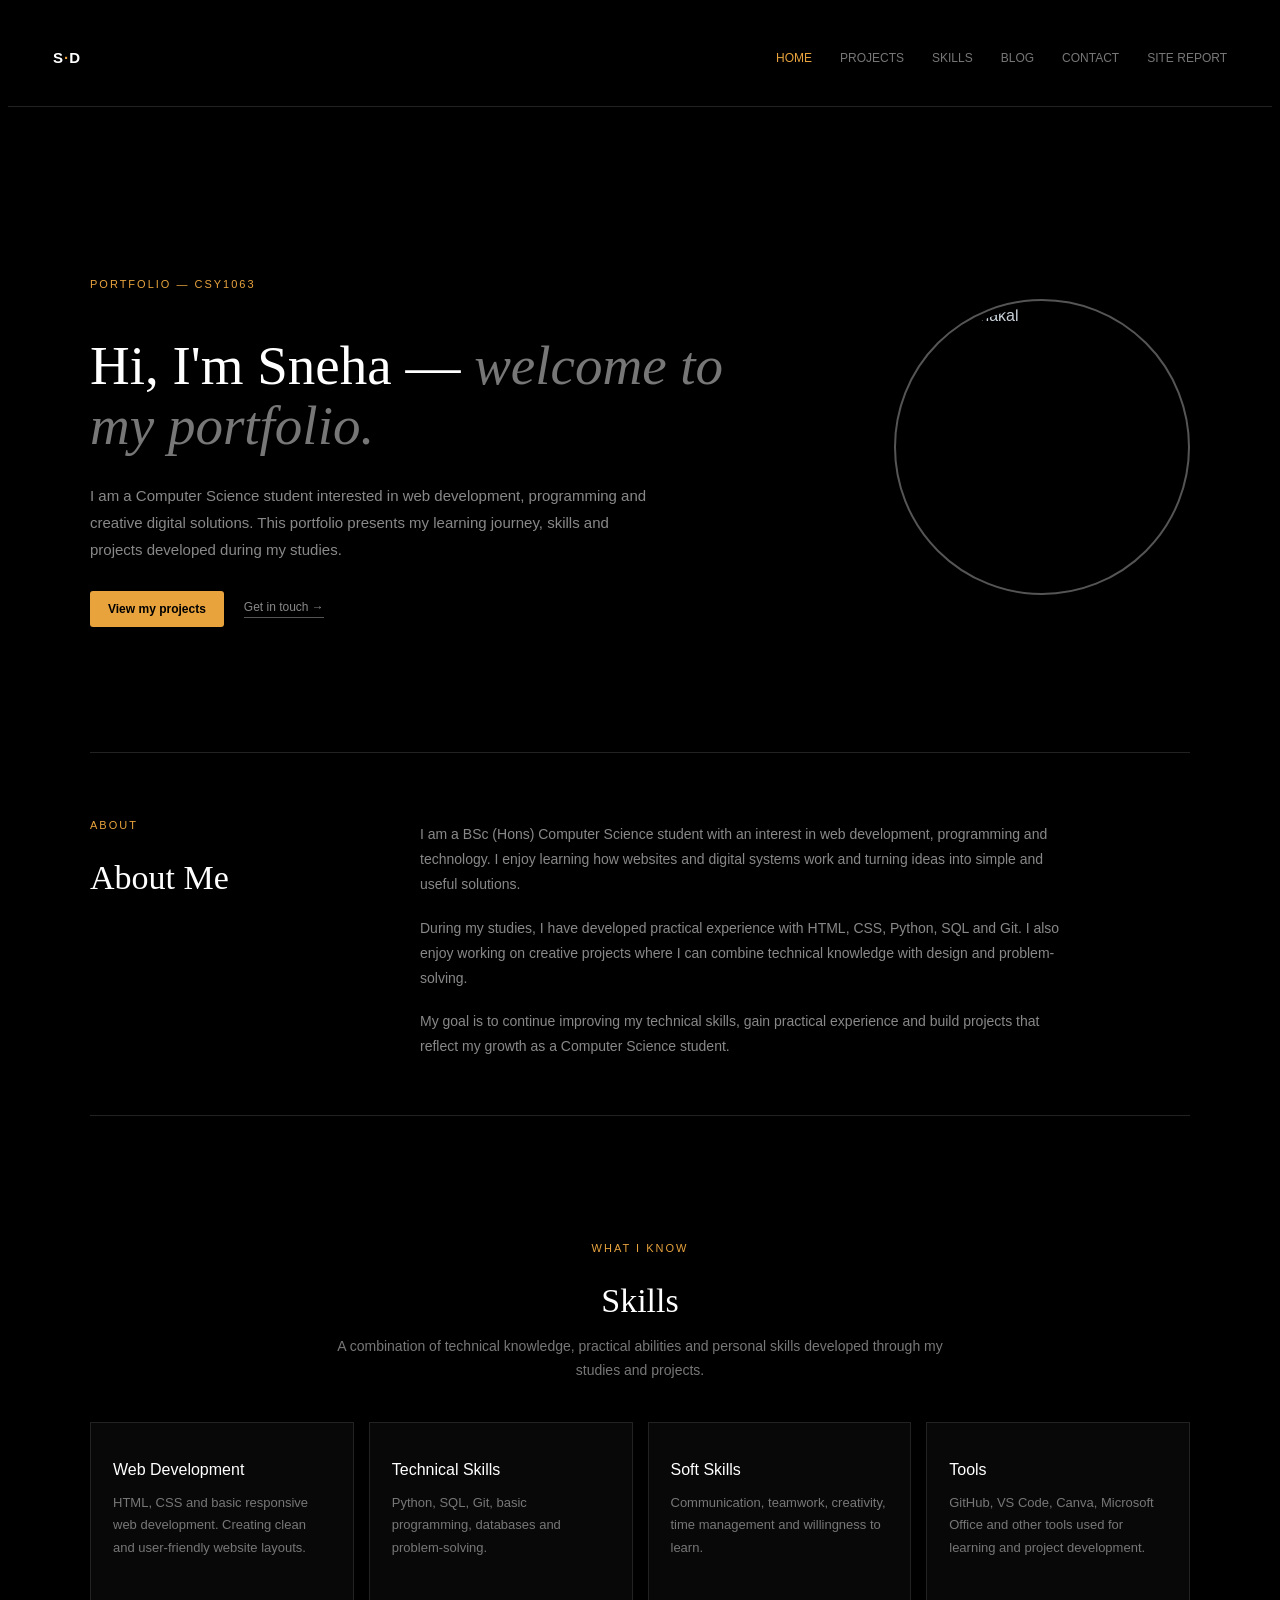
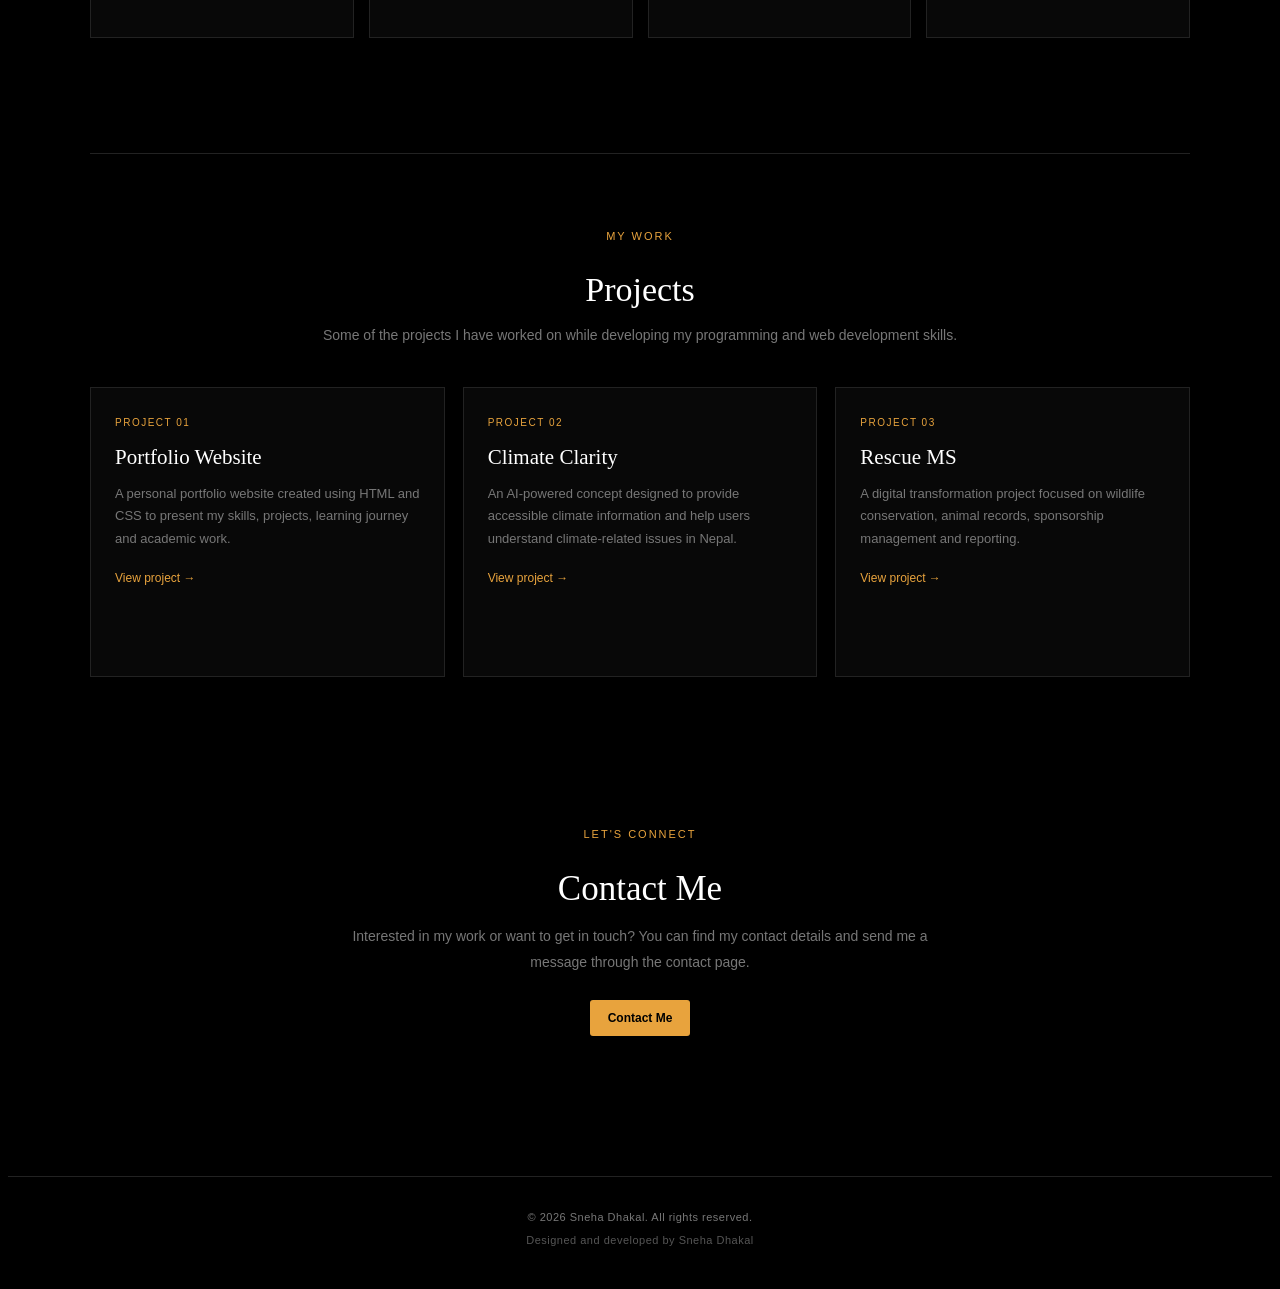
==== commit ddc6bb75: "Updated portfolio layout and design across all pages" ====
--- a/index.html
+++ b/index.html
@@ -8,12 +8,20 @@
     <meta name="viewport"
           content="width=device-width, initial-scale=1.0">
 
-    <meta name="description"
-          content="Personal portfolio website of Sneha Dhakal">
-
-    <title>Sneha Dhakal | Portfolio</title>
-
-    <link rel="stylesheet" href="file.css">
+    <title>Sneha — Portfolio</title>
+
+    <link rel="preconnect"
+          href="https://fonts.googleapis.com">
+
+    <link rel="preconnect"
+          href="https://fonts.gstatic.com"
+          crossorigin>
+
+    <link href="https://fonts.googleapis.com/css2?family=Fraunces:opsz,wght@9..144,300;9..144,450;9..144,600&family=Inter:wght@400;500&display=swap"
+          rel="stylesheet">
+
+    <link rel="stylesheet"
+          href="file.css">
 
 </head>
 
@@ -21,648 +29,526 @@
 <body>
 
 
-<!-- =====================================================
-     NAVIGATION
-===================================================== -->
-
-<header class="navbar">
-
-    <div class="logo">
-        SD
-    </div>
-
-    <button class="menu-button"
-            onclick="openMenu()"
-            aria-label="Open menu">
-
-        <span></span>
-        <span></span>
-        <span></span>
-
-    </button>
-
-</header>
-
-
-<!-- =====================================================
-     SIDE MENU
-===================================================== -->
-
-<nav class="side-menu" id="sideMenu">
-
-    <button class="close-button"
-            onclick="closeMenu()"
-            aria-label="Close menu">
-
-        &times;
-
-    </button>
-
-
-    <div class="menu-links">
-
-        <a href="index.html">Home</a>
-
-        <a href="blog.html">Blog</a>
-
-        <a href="project.html">Projects</a>
-
-        <a href="skills.html">Skills</a>
-
-        <a href="contact.html">Contact</a>
-
-        <a href="sitereport.html">Site Report</a>
-
-    </div>
-
-</nav>
-
-
-
-<main>
-
-
-<!-- =====================================================
-     HERO SECTION
-===================================================== -->
-
-<section class="home-hero">
-
-
-    <!-- PROFILE IMAGE -->
-
-    <div class="hero-image">
-
-        <div class="purple-glow"></div>
-
-        <img src="images/profile.png"
-             alt="Sneha Dhakal"
-             class="profile">
-
-    </div>
-
-
-
-    <!-- HERO TEXT -->
-
-    <div class="hero-content">
-
-        <div class="hero-text">
-
-            <p class="greeting">
-                👋 Hey, I'm <span class="highlight">Sneha Dhakal</span>
+<!-- BACKGROUND -->
+
+<div class="bg">
+
+    <div class="dots"></div>
+
+    <svg class="pcb"
+         width="100%"
+         height="100%">
+
+        <path d="M -10 40 L 90 40 L 120 70 L 220 70"></path>
+
+        <path d="M -10 90 L 40 90 L 70 60"></path>
+
+        <circle cx="90" cy="40" r="3"></circle>
+
+        <circle cx="120" cy="70" r="3"></circle>
+
+        <circle cx="40" cy="90" r="3"></circle>
+
+    </svg>
+
+    <div class="baseline"></div>
+
+    <div class="vignette"></div>
+
+</div>
+
+
+
+<!-- PAGE -->
+
+<div class="page">
+
+
+    <!-- HEADER -->
+
+    <header>
+
+        <a class="nav-mark"
+           href="index.html">
+
+            S<span>·</span>D
+
+        </a>
+
+
+        <nav aria-label="Primary">
+
+            <ul>
+
+                <li>
+                    <a href="index.html"
+                       aria-current="page">
+                        Home
+                    </a>
+                </li>
+
+                <li>
+                    <a href="project.html">
+                        Projects
+                    </a>
+                </li>
+
+                <li>
+                    <a href="skills.html">
+                        Skills
+                    </a>
+                </li>
+
+                <li>
+                    <a href="blog.html">
+                        Blog
+                    </a>
+                </li>
+
+                <li>
+                    <a href="contact.html">
+                        Contact
+                    </a>
+                </li>
+
+                <li>
+                    <a href="sitereport.html">
+                        Site Report
+                    </a>
+                </li>
+
+            </ul>
+
+        </nav>
+
+    </header>
+
+
+
+    <!-- MAIN -->
+
+    <main>
+
+
+        <!-- =========================
+             HERO
+        ========================== -->
+
+        <section class="hero">
+
+            <div class="hero-text">
+
+                <p class="eyebrow">
+                    Portfolio — CSY1063
+                </p>
+
+
+                <h1 id="hero-heading">
+
+                    Hi, I'm Sneha —
+
+                    <em>
+                        welcome to my portfolio.
+                    </em>
+
+                </h1>
+
+
+                <p class="tagline">
+
+                    I am a Computer Science student interested
+                    in web development, programming and creative
+                    digital solutions. This portfolio presents
+                    my learning journey, skills and projects
+                    developed during my studies.
+
+                </p>
+
+
+                <div class="cta-row">
+
+                    <a class="cta"
+                       href="project.html">
+
+                        View my projects
+
+                    </a>
+
+
+                    <a class="cta-secondary"
+                       href="contact.html">
+
+                        Get in touch →
+
+                    </a>
+
+                </div>
+
+            </div>
+
+
+
+            <!-- PROFILE PHOTO -->
+
+            <div class="hero-photo">
+
+                <img src="profile.jpg"
+                     alt="Sneha Dhakal">
+
+            </div>
+
+        </section>
+
+
+
+        <!-- =========================
+             ABOUT ME
+        ========================== -->
+
+        <section class="about-section">
+
+            <div class="about-title">
+
+                <p class="eyebrow">
+                    About
+                </p>
+
+                <h2>
+                    About Me
+                </h2>
+
+            </div>
+
+
+            <div class="about-content">
+
+                <p>
+
+                    I am a BSc (Hons) Computer Science student
+                    with an interest in web development,
+                    programming and technology. I enjoy learning
+                    how websites and digital systems work and
+                    turning ideas into simple and useful
+                    solutions.
+
+                </p>
+
+
+                <p>
+
+                    During my studies, I have developed practical
+                    experience with HTML, CSS, Python, SQL and
+                    Git. I also enjoy working on creative projects
+                    where I can combine technical knowledge with
+                    design and problem-solving.
+
+                </p>
+
+
+                <p>
+
+                    My goal is to continue improving my technical
+                    skills, gain practical experience and build
+                    projects that reflect my growth as a Computer
+                    Science student.
+
+                </p>
+
+            </div>
+
+        </section>
+
+
+
+        <!-- =========================
+             SKILLS
+        ========================== -->
+
+        <section class="home-skills">
+
+            <div class="section-heading">
+
+                <p class="eyebrow">
+                    What I Know
+                </p>
+
+                <h2>
+                    Skills
+                </h2>
+
+                <p>
+                    A combination of technical knowledge,
+                    practical abilities and personal skills
+                    developed through my studies and projects.
+                </p>
+
+            </div>
+
+
+
+            <div class="skill-boxes">
+
+
+                <!-- BOX 1 -->
+
+                <div class="skill-box">
+
+                    <h3>
+                        Web Development
+                    </h3>
+
+                    <p>
+
+                        HTML, CSS and basic responsive web
+                        development. Creating clean and
+                        user-friendly website layouts.
+
+                    </p>
+
+                </div>
+
+
+
+                <!-- BOX 2 -->
+
+                <div class="skill-box">
+
+                    <h3>
+                        Technical Skills
+                    </h3>
+
+                    <p>
+
+                        Python, SQL, Git, basic programming,
+                        databases and problem-solving.
+
+                    </p>
+
+                </div>
+
+
+
+                <!-- BOX 3 -->
+
+                <div class="skill-box">
+
+                    <h3>
+                        Soft Skills
+                    </h3>
+
+                    <p>
+
+                        Communication, teamwork, creativity,
+                        time management and willingness to learn.
+
+                    </p>
+
+                </div>
+
+
+
+                <!-- BOX 4 -->
+
+                <div class="skill-box">
+
+                    <h3>
+                        Tools
+                    </h3>
+
+                    <p>
+
+                        GitHub, VS Code, Canva, Microsoft Office
+                        and other tools used for learning and
+                        project development.
+
+                    </p>
+
+                </div>
+
+
+            </div>
+
+        </section>
+
+
+
+        <!-- =========================
+             PROJECTS
+        ========================== -->
+
+        <section class="home-projects">
+
+            <div class="section-heading">
+
+                <p class="eyebrow">
+                    My Work
+                </p>
+
+                <h2>
+                    Projects
+                </h2>
+
+                <p>
+
+                    Some of the projects I have worked on while
+                    developing my programming and web development
+                    skills.
+
+                </p>
+
+            </div>
+
+
+
+            <div class="home-project-grid">
+
+
+                <!-- PROJECT 1 -->
+
+                <div class="home-project-box">
+
+                    <span>
+                        PROJECT 01
+                    </span>
+
+                    <h3>
+                        Portfolio Website
+                    </h3>
+
+                    <p>
+
+                        A personal portfolio website created using
+                        HTML and CSS to present my skills, projects,
+                        learning journey and academic work.
+
+                    </p>
+
+                    <a href="project.html">
+                        View project →
+                    </a>
+
+                </div>
+
+
+
+                <!-- PROJECT 2 -->
+
+                <div class="home-project-box">
+
+                    <span>
+                        PROJECT 02
+                    </span>
+
+                    <h3>
+                        Climate Clarity
+                    </h3>
+
+                    <p>
+
+                        An AI-powered concept designed to provide
+                        accessible climate information and help
+                        users understand climate-related issues
+                        in Nepal.
+
+                    </p>
+
+                    <a href="project.html">
+                        View project →
+                    </a>
+
+                </div>
+
+
+
+                <!-- PROJECT 3 -->
+
+                <div class="home-project-box">
+
+                    <span>
+                        PROJECT 03
+                    </span>
+
+                    <h3>
+                        Rescue MS
+                    </h3>
+
+                    <p>
+
+                        A digital transformation project focused
+                        on wildlife conservation, animal records,
+                        sponsorship management and reporting.
+
+                    </p>
+
+                    <a href="project.html">
+                        View project →
+                    </a>
+
+                </div>
+
+
+            </div>
+
+        </section>
+
+
+
+        <!-- =========================
+             CONTACT
+        ========================== -->
+
+        <section class="contact-home">
+
+            <p class="eyebrow">
+                Let's Connect
             </p>
 
-            <p class="subtitle">
-                A Computer Science Student who
+            <h2>
+                Contact Me
+            </h2>
+
+            <p>
+
+                Interested in my work or want to get in touch?
+                You can find my contact details and send me
+                a message through the contact page.
+
             </p>
 
-            <h1 class="main-heading">
-                Judges a book<br>
-                by its <span class="highlight">cover.</span>
-            </h1>
-
-            <p class="tagline">
-                First impressions? I take them seriously.
-            </p>
-
-            <h2 class="role">
-                I'm a <span class="highlight">Web Developer</span>
-            </h2>
-
-            <p class="description">
-                Currently, I'm a <strong>Computer Science Student</strong>
-                at Naaya Aayam Multi-Disciplinary Institute.
-            </p>
-
-            <p class="about">
-                I build clean, user-friendly web experiences —
-                blending design and code while I grow as a developer.
-            </p>
-
-        </div>
-
-
-        <div class="hero-buttons">
-
-            <a href="project.html"
-               class="primary-button">
-
-                View My Projects
+            <a class="cta"
+               href="contact.html">
+
+                Contact Me
 
             </a>
 
-
-            <a href="contact.html"
-               class="secondary-button">
-
-                Contact Me
-
-            </a>
-
-        </div>
-
-
-    </div>
-
-</section>
-
-
-
-<!-- =====================================================
-     SKILLS SECTION
-===================================================== -->
-
-<section class="skills-section">
-
-    <div class="skills-container">
-
-
-        <h2>
-            My Skills
-        </h2>
-
-
-        <div class="skills-grid">
-
-
-            <!-- SKILL 1 -->
-
-            <article class="skill-card">
-
-                <div class="skill-icon">
-                    &lt;/&gt;
-                </div>
-
-
-                <div class="skill-content">
-
-                    <h3>
-                        Web Development
-                    </h3>
-
-                    <p>
-                        Creating responsive websites using
-                        HTML, CSS and JavaScript.
-                    </p>
-
-                    <a href="skills.html">
-                        LEARN MORE
-                    </a>
-
-                </div>
-
-            </article>
-
-
-
-            <!-- SKILL 2 -->
-
-            <article class="skill-card">
-
-                <div class="skill-icon">
-                    ⚙
-                </div>
-
-
-                <div class="skill-content">
-
-                    <h3>
-                        Programming
-                    </h3>
-
-                    <p>
-                        Developing programs and solving
-                        problems using programming concepts.
-                    </p>
-
-                    <a href="skills.html">
-                        LEARN MORE
-                    </a>
-
-                </div>
-
-            </article>
-
-
-
-            <!-- SKILL 3 -->
-
-            <article class="skill-card">
-
-                <div class="skill-icon">
-                    ✦
-                </div>
-
-
-                <div class="skill-content">
-
-                    <h3>
-                        UI / UX Design
-                    </h3>
-
-                    <p>
-                        Designing clean, accessible and
-                        user-friendly digital interfaces.
-                    </p>
-
-                    <a href="skills.html">
-                        LEARN MORE
-                    </a>
-
-                </div>
-
-            </article>
-
-
-
-            <!-- SKILL 4 -->
-
-            <article class="skill-card">
-
-                <div class="skill-icon">
-                    ◉
-                </div>
-
-
-                <div class="skill-content">
-
-                    <h3>
-                        Database
-                    </h3>
-
-                    <p>
-                        Understanding database concepts,
-                        data organisation and SQL fundamentals.
-                    </p>
-
-                    <a href="skills.html">
-                        LEARN MORE
-                    </a>
-
-                </div>
-
-            </article>
-
-
-        </div>
-
-
-
-        <!-- TECHNOLOGY -->
-
-        <div class="technology-section">
-
-
-            <h3>
-
-                I'm currently building my skills
-                in <span>technology</span>
-
-            </h3>
-
-
-            <p>
-
-                Continuously learning and improving my
-                technical knowledge through university
-                projects and practical work.
-
-            </p>
-
-
-            <div class="technology-icons">
-
-                <div class="tech">
-                    HTML
-                </div>
-
-                <div class="tech">
-                    CSS
-                </div>
-
-                <div class="tech">
-                    JS
-                </div>
-
-                <div class="tech">
-                    PY
-                </div>
-
-                <div class="tech">
-                    SQL
-                </div>
-
-                <div class="tech">
-                    GIT
-                </div>
-
-            </div>
-
-        </div>
-
-
-    </div>
-
-</section>
-
-
-
-<!-- =====================================================
-     FEATURED PROJECTS
-===================================================== -->
-
-<section class="featured-projects">
-
-
-    <div class="projects-container">
-
-
-        <div class="projects-heading">
-
-
-            <span>
-                FEATURED PROJECTS
-            </span>
-
-
-            <h2>
-                My Recent Work
-            </h2>
-
-
-            <p>
-                A selection of projects that demonstrate
-                my web development and creative skills.
-            </p>
-
-
-        </div>
-
-
-
-        <!-- PROJECT 1 -->
-
-        <article class="featured-project project-one">
-
-
-            <div class="project-image">
-
-                <img src="images/Protfolio.png"
-                     alt="Personal Portfolio Website">
-
-            </div>
-
-
-            <div class="project-info">
-
-                <span class="project-label">
-                    Featured Project
-                </span>
-
-
-                <h3>
-                    Personal Portfolio
-                </h3>
-
-
-                <p>
-
-                    A responsive personal portfolio website
-                    created using HTML and CSS to showcase
-                    my skills, projects and learning journey.
-
-                </p>
-
-
-                <a href="project.html">
-                    View Project →
-                </a>
-
-            </div>
-
-
-        </article>
-
-
-
-        <!-- PROJECT 2 -->
-
-        <article class="featured-project project-two">
-
-
-            <div class="project-image">
-
-                <img src="images/RescueMS.png"
-                     alt="RescueMS">
-
-            </div>
-
-
-            <div class="project-info">
-
-                <span class="project-label">
-                    Featured Project
-                </span>
-
-
-                <h3>
-                    RescueMS
-                </h3>
-
-
-                <p>
-                    RescueMS (Rescue Management System) is a web-based zoo management system designed to improve the way a zoo manages animals, visitors, memberships, sponsorships, events, and administrative activities. The system provides a centralised platform where staff can manage animal records, update information, organise events, handle visitor bookings, and manage sponsorship programmes. Visitors can use the system to explore animals, learn about the zoo, purchase memberships, make bookings, and support animals through sponsorship. RescueMS aims to make zoo management more efficient while providing visitors with a simple, accessible, and engaging digital experience.
-                </p>
-
-
-                <a href="project.html">
-                    View Project →
-                </a>
-
-            </div>
-
-
-        </article>
-
-
-
-        <!-- PROJECT 3 -->
-
-        <article class="featured-project project-three">
-
-
-            <div class="project-image">
-
-                <img src="images/Climate Clarity.png"
-                     alt="Climate Clarity">
-
-            </div>
-
-
-            <div class="project-info">
-
-                <span class="project-label">
-                    Featured Project
-                </span>
-
-
-                <h3>
-                    Climate Clarity
-                </h3>
-
-
-                <p>
-
-                Climate Clarity is an AI-powered climate information platform developed to make complex climate reports easier for people in Nepal to understand. The project transforms lengthy and technical climate reports into simple visual summaries, interactive information for all 77 districts, transparency scorecards, bilingual audio explanations, and a promise tracker for monitoring climate commitments. By making climate data more accessible and understandable, Climate Clarity aims to empower citizens to stay informed, understand local climate issues, and take meaningful action towards a more sustainable future.
-
-
-
-                </p>
-
-
-                <a href="project.html">
-                    View Project →
-                </a>
-
-            </div>
-
-
-        </article>
-
-
-
-        <div class="all-projects">
-
-            <a href="project.html">
-                View All Projects →
-            </a>
-
-        </div>
-
-
-    </div>
-
-</section>
-
-
-
-<!-- =====================================================
-     CONTACT SECTION
-===================================================== -->
-
-<section class="contact-section">
-
-
-    <div class="contact-container">
-
-
-        <h2>
-            Contact
-        </h2>
-
-
-        <p class="contact-intro">
-
-            I'm currently looking to join a
-            cross-functional team that values creativity,
-            learning and improving people's digital
-            experiences. Have a project in mind?
-            Let's connect.
-
+        </section>
+
+
+    </main>
+
+
+
+    <!-- =========================
+         FOOTER
+    ========================== -->
+
+    <footer class="simple-footer">
+
+        <p>
+            © 2026 Sneha Dhakal. All rights reserved.
         </p>
 
-
-        <a href="mailto:sneha.20261028@nami.edu.np"
-           class="email">
-
-            sneha.20261018@nami.edu.np
-
-        </a>
-
-
-        <div class="social-links">
-
-
-            <a href="https://www.instagram.com/itssnehalyn/"
-               aria-label="Instagram">
-
-                ◎
-
-            </a>
-
-
-            <a href="https://www.linkedin.com/in/sneha-dhakal-ba21b6401/"
-               aria-label="LinkedIn">
-
-                in
-
-            </a>
-
-
-            <a href=""
-               aria-label="GitHub">
-
-                G
-
-            </a>
-
-
-        </div>
-
-
-    </div>
-
-</section>
-
-
-</main>
-
-
-
-<!-- =====================================================
-     FOOTER
-===================================================== -->
-
-<footer>
-
-    <p>
-
-        © 2026 Sneha Dhakal |
-        Computer Science Student & Web Developer
-
-    </p>
-
-</footer>
-
-
-
-<!-- =====================================================
-     MENU JAVASCRIPT
-===================================================== -->
-
-<script>
-
-function openMenu() {
-
-    document
-        .getElementById("sideMenu")
-        .classList.add("active");
-
-}
-
-
-function closeMenu() {
-
-    document
-        .getElementById("sideMenu")
-        .classList.remove("active");
-
-}
-
-</script>
+        <p>
+            Designed and developed by Sneha Dhakal
+        </p>
+
+    </footer>
+
+
+</div>
 
 
 </body>
 
-</html>
+</html>
--- a/file.css
+++ b/file.css
@@ -1,13 +1,12 @@
-/* =========================================================
-   SNEHA DHAKAL PORTFOLIO
-   COMPLETE PORTFOLIO CSS
-   HOME | PROJECTS | CONTACT | BLOG | SITE REPORT
-========================================================= */
-
-
-/* =========================================================
+* =====================================================
+   SNEHA DHAKAL - PORTFOLIO
+   Simple Black Portfolio
+===================================================== */
+
+
+/* =====================================================
    RESET
-========================================================= */
+===================================================== */
 
 * {
     margin: 0;
@@ -20,16 +19,15 @@
 }
 
 body {
-    background: #10071d;
-    color: #ffffff;
-    font-family: "Trebuchet MS", "Segoe UI", Arial, sans-serif;
-    line-height: 1.6;
-    overflow-x: hidden;
+    background: #000;
+    color: #c9d1d9;
+    font-family: Arial, sans-serif;
+    min-height: 100vh;
 }
 
 a {
+    color: inherit;
     text-decoration: none;
-    color: inherit;
 }
 
 img {
@@ -37,3211 +35,2960 @@
     display: block;
 }
 
-
-/* =========================================================
-   NAVIGATION
-========================================================= */
-
-.navbar {
+ul {
+    list-style: none;
+}
+
+
+/* =====================================================
+   PAGE
+===================================================== */
+
+.page {
+    min-height: 100vh;
+    display: flex;
+    flex-direction: column;
+}
+
+
+/* =====================================================
+   BACKGROUND
+===================================================== */
+
+.bg {
     position: fixed;
-    top: 0;
-    left: 0;
+    inset: 0;
+    background: #000;
+    z-index: -1;
+}
+
+.dots,
+.pcb,
+.baseline,
+.vignette {
+    display: none;
+}
+
+
+/* =====================================================
+   HEADER
+===================================================== */
+
+header {
+    display: flex;
+    justify-content: space-between;
+    align-items: center;
+
+    padding: 24px 45px;
+
+    border-bottom: 1px solid #222;
+}
+
+
+/* Logo */
+
+.nav-mark {
+    color: #fff;
+    font-size: 15px;
+    font-weight: bold;
+    letter-spacing: 1px;
+}
+
+.nav-mark span {
+    color: #e8a33d;
+}
+
+
+/* Navigation */
+
+nav ul {
+    display: flex;
+    gap: 28px;
+}
+
+nav a {
+    color: #777;
+    font-size: 12px;
+    text-transform: uppercase;
+    transition: 0.2s;
+}
+
+nav a:hover {
+    color: #e8a33d;
+}
+
+nav a[aria-current="page"] {
+    color: #e8a33d;
+}
+
+
+/* =====================================================
+   MAIN
+===================================================== */
+
+main {
+    flex: 1;
 
     width: 100%;
-    height: 75px;
-
-    padding: 0 45px;
+    max-width: 1100px;
+
+    margin: 0 auto;
+
+    padding: 65px 40px;
+}
+
+
+/* =====================================================
+   HERO
+===================================================== */
+
+.hero {
+    width: 100%;
+
+    min-height: 470px;
+
+    display: flex;
+    flex-direction: row;
+
+    align-items: center;
+    justify-content: space-between;
+
+    gap: 70px;
+
+    margin-bottom: 70px;
+}
+
+
+/* Hero text */
+
+.hero-text {
+    flex: 1;
+}
+
+.eyebrow {
+    color: #e8a33d;
+
+    font-size: 11px;
+
+    letter-spacing: 2px;
+
+    text-transform: uppercase;
+
+    margin-bottom: 18px;
+}
+
+
+/* Main heading */
+
+h1 {
+    color: #fff;
+
+    font-family: Georgia, serif;
+
+    font-size: 55px;
+
+    font-weight: normal;
+
+    line-height: 1.1;
+
+    max-width: 650px;
+
+    margin-bottom: 25px;
+}
+
+h1 em {
+    color: #777;
+
+    font-style: italic;
+}
+
+
+/* Hero paragraph */
+
+.tagline {
+    max-width: 570px;
+
+    color: #888;
+
+    font-size: 15px;
+
+    line-height: 1.8;
+
+    margin-bottom: 28px;
+}
+
+
+/* =====================================================
+   HERO PHOTO
+===================================================== */
+
+.hero-photo {
+    width: 280px;
+    height: 280px;
+
+    flex: 0 0 280px;
+
+    border: 2px solid #555;
+
+    border-radius: 50%;
+
+    padding: 6px;
+
+    overflow: hidden;
+}
+
+.hero-photo img {
+    width: 100%;
+    height: 100%;
+
+    object-fit: cover;
+    object-position: center;
+
+    border-radius: 50%;
+}
+
+
+/* =====================================================
+   BUTTONS
+===================================================== */
+
+.cta-row {
+    display: flex;
+
+    align-items: center;
+
+    gap: 20px;
+}
+
+.cta {
+    display: inline-block;
+
+    background: #e8a33d;
+
+    color: #000;
+
+    padding: 11px 18px;
+
+    font-size: 12px;
+
+    font-weight: bold;
+
+    border-radius: 3px;
+
+    transition: 0.2s;
+}
+
+.cta:hover {
+    background: #fff;
+}
+
+.cta-secondary {
+    color: #888;
+
+    font-size: 12px;
+
+    border-bottom: 1px solid #555;
+
+    padding-bottom: 3px;
+}
+
+.cta-secondary:hover {
+    color: #e8a33d;
+
+    border-color: #e8a33d;
+}
+
+
+/* =====================================================
+   ABOUT ME
+===================================================== */
+
+.about-section {
+    display: grid;
+
+    grid-template-columns: 260px 1fr;
+
+    gap: 70px;
+
+    padding: 55px 0;
+
+    border-top: 1px solid #222;
+
+    border-bottom: 1px solid #222;
+}
+
+
+/* Left heading */
+
+.about-title h2 {
+    color: #fff;
+
+    font-family: Georgia, serif;
+
+    font-size: 34px;
+
+    font-weight: normal;
+}
+
+
+/* Right description */
+
+.about-content {
+    max-width: 650px;
+}
+
+.about-content p {
+    color: #888;
+
+    font-size: 14px;
+
+    line-height: 1.8;
+
+    margin-bottom: 18px;
+}
+
+.about-content p:last-child {
+    margin-bottom: 0;
+}
+
+
+/* =====================================================
+   COMMON SECTION HEADING
+===================================================== */
+
+.section-heading {
+    text-align: center;
+
+    max-width: 650px;
+
+    margin: 0 auto 40px;
+}
+
+.section-heading h2 {
+    color: #fff;
+
+    font-family: Georgia, serif;
+
+    font-size: 34px;
+
+    font-weight: normal;
+
+    margin-bottom: 15px;
+}
+
+.section-heading p:last-child {
+    color: #777;
+
+    font-size: 14px;
+
+    line-height: 1.7;
+}
+
+
+/* =====================================================
+   SKILLS
+===================================================== */
+
+.home-skills {
+    padding: 75px 0;
+}
+
+
+/* Four simple boxes */
+
+.skill-boxes {
+    display: grid;
+
+    grid-template-columns: repeat(4, 1fr);
+
+    gap: 15px;
+}
+
+.skill-box {
+    background: #080808;
+
+    border: 1px solid #222;
+
+    padding: 22px;
+
+    min-height: 170px;
+
+    transition: 0.2s;
+}
+
+.skill-box:hover {
+    border-color: #444;
+}
+
+.skill-box h3 {
+    color: #fff;
+
+    font-size: 16px;
+
+    font-weight: normal;
+
+    margin-bottom: 13px;
+}
+
+.skill-box p {
+    color: #777;
+
+    font-size: 13px;
+
+    line-height: 1.7;
+}
+
+
+/* =====================================================
+   PROJECTS
+===================================================== */
+
+.home-projects {
+    padding: 65px 0;
+
+    border-top: 1px solid #222;
+}
+
+
+/* Three project boxes */
+
+.home-project-grid {
+    display: grid;
+
+    grid-template-columns: repeat(3, 1fr);
+
+    gap: 18px;
+}
+
+.home-project-box {
+    background: #080808;
+
+    border: 1px solid #222;
+
+    padding: 24px;
+
+    min-height: 240px;
+
+    transition: 0.2s;
+}
+
+.home-project-box:hover {
+    border-color: #e8a33d;
+}
+
+.home-project-box > span {
+    color: #e8a33d;
+
+    font-size: 10px;
+
+    letter-spacing: 1.5px;
+}
+
+.home-project-box h3 {
+    color: #fff;
+
+    font-family: Georgia, serif;
+
+    font-size: 21px;
+
+    font-weight: normal;
+
+    margin: 15px 0 12px;
+}
+
+.home-project-box p {
+    color: #777;
+
+    font-size: 13px;
+
+    line-height: 1.7;
+
+    margin-bottom: 18px;
+}
+
+.home-project-box a {
+    color: #e8a33d;
+
+    font-size: 12px;
+}
+
+.home-project-box a:hover {
+    color: #fff;
+}
+
+
+/* =====================================================
+   CONTACT
+===================================================== */
+
+.contact-home {
+    text-align: center;
+
+    max-width: 700px;
+
+    margin: 0 auto;
+
+    padding: 75px 20px;
+}
+
+.contact-home h2 {
+    color: #fff;
+
+    font-family: Georgia, serif;
+
+    font-size: 35px;
+
+    font-weight: normal;
+
+    margin-bottom: 15px;
+}
+
+.contact-home p:not(.eyebrow) {
+    color: #777;
+
+    font-size: 14px;
+
+    line-height: 1.8;
+
+    max-width: 600px;
+
+    margin: 0 auto 25px;
+}
+
+
+/* =====================================================
+   FOOTER
+===================================================== */
+
+.simple-footer {
+    border-top: 1px solid #222;
+
+    text-align: center;
+
+    padding: 28px 20px;
+
+    margin-top: auto;
+}
+
+.simple-footer p {
+    color: #555;
+
+    font-size: 11px;
+
+    line-height: 1.8;
+
+    letter-spacing: 0.5px;
+}
+
+.simple-footer p:first-child {
+    color: #777;
+
+    margin-bottom: 3px;
+}
+
+
+/* =====================================================
+   OTHER PAGES - BASIC COMMON STYLING
+===================================================== */
+
+section {
+    margin-top: 40px;
+}
+
+h2 {
+    color: #fff;
+
+    font-family: Georgia, serif;
+
+    font-weight: normal;
+}
+
+h3 {
+    color: #fff;
+}
+
+
+/* =====================================================
+   PROJECT PAGE
+===================================================== */
+
+.projects-main {
+    max-width: 1200px;
+}
+
+.projects-heading {
+    text-align: center;
+
+    margin: 20px auto 50px;
+}
+
+.projects-heading h1 {
+    max-width: none;
+
+    font-size: 50px;
+}
+
+.project-intro {
+    max-width: 650px;
+
+    margin: auto;
+
+    color: #777;
+
+    font-size: 14px;
+
+    line-height: 1.7;
+}
+
+.project-grid {
+    display: grid;
+
+    grid-template-columns: repeat(4, 1fr);
+
+    gap: 18px;
+}
+
+.project-card {
+    display: block;
+
+    background: #080808;
+
+    border: 1px solid #222;
+
+    border-radius: 3px;
+
+    overflow: hidden;
+
+    transition: 0.2s;
+}
+
+.project-card:hover {
+    border-color: #e8a33d;
+
+    transform: translateY(-3px);
+}
+
+.project-card img {
+    width: 100%;
+
+    height: 145px;
+
+    object-fit: cover;
+}
+
+.project-content {
+    padding: 17px;
+}
+
+.card-tag {
+    color: #e8a33d;
+
+    font-size: 10px;
+
+    letter-spacing: 1px;
+}
+
+.project-content h2 {
+    font-size: 20px;
+
+    margin: 10px 0;
+}
+
+.project-content p {
+    color: #777;
+
+    font-size: 13px;
+
+    line-height: 1.6;
+}
+
+
+/* =====================================================
+   SKILLS PAGE
+===================================================== */
+
+.skills-page {
+    max-width: 1050px;
+}
+
+.skills-intro {
+    text-align: center;
+
+    margin: 20px auto 50px;
+}
+
+.skills-intro h1 {
+    max-width: none;
+
+    font-size: 50px;
+}
+
+.skills-intro p {
+    max-width: 600px;
+
+    margin: auto;
+
+    color: #777;
+
+    font-size: 14px;
+
+    line-height: 1.7;
+}
+
+.skill-categories {
+    display: grid;
+
+    grid-template-columns: repeat(3, 1fr);
+
+    gap: 18px;
+}
+
+.category-box {
+    background: #080808;
+
+    border: 1px solid #222;
+
+    padding: 22px;
+}
+
+.category-box h2 {
+    font-size: 22px;
+
+    margin-bottom: 12px;
+}
+
+.category-box p,
+.category-box li {
+    color: #777;
+
+    font-size: 13px;
+
+    line-height: 1.7;
+}
+
+.category-box li {
+    padding: 7px 0;
+
+    border-bottom: 1px solid #1c1c1c;
+}
+
+
+/* =====================================================
+   CONTACT PAGE
+===================================================== */
+
+.contact-main {
+    max-width: 1000px;
+}
+
+.contact-heading {
+    text-align: center;
+
+    margin: 20px auto 45px;
+}
+
+.contact-heading h1 {
+    max-width: none;
+
+    font-size: 50px;
+}
+
+.contact-heading p {
+    max-width: 600px;
+
+    margin: auto;
+
+    color: #777;
+
+    font-size: 14px;
+
+    line-height: 1.7;
+}
+
+.contact-layout {
+    display: grid;
+
+    grid-template-columns: 1fr 1fr;
+
+    gap: 20px;
+}
+
+.contact-box {
+    background: #080808;
+
+    border: 1px solid #222;
+
+    padding: 25px;
+}
+
+.contact-box h2 {
+    font-size: 25px;
+
+    margin-bottom: 12px;
+}
+
+.contact-box > p {
+    color: #777;
+
+    font-size: 13px;
+
+    line-height: 1.7;
+}
+
+.contact-details {
+    margin-top: 20px;
+
+    border-top: 1px solid #222;
+}
+
+.contact-details > div {
+    padding: 14px 0;
+
+    border-bottom: 1px solid #222;
+}
+
+.contact-details span {
+    display: block;
+
+    color: #e8a33d;
+
+    font-size: 10px;
+
+    letter-spacing: 1px;
+
+    margin-bottom: 5px;
+}
+
+.contact-details p,
+.contact-details a {
+    color: #888;
+
+    font-size: 13px;
+}
+
+
+/* Form */
+
+.contact-box form {
+    display: flex;
+
+    flex-direction: column;
+}
+
+.contact-box label {
+    color: #888;
+
+    font-size: 12px;
+
+    margin: 14px 0 6px;
+}
+
+.contact-box input,
+.contact-box textarea {
+    width: 100%;
+
+    background: #000;
+
+    border: 1px solid #292929;
+
+    color: #fff;
+
+    padding: 11px;
+
+    font-size: 13px;
+
+    outline: none;
+}
+
+.contact-box input:focus,
+.contact-box textarea:focus {
+    border-color: #e8a33d;
+}
+
+.contact-box button {
+    width: fit-content;
+
+    margin-top: 18px;
+
+    background: #e8a33d;
+
+    border: none;
+
+    padding: 11px 18px;
+
+    font-weight: bold;
+
+    cursor: pointer;
+}
+
+
+/* =====================================================
+   SITE REPORT
+===================================================== */
+
+.report-page {
+    max-width: 950px;
+}
+
+.report-heading {
+    text-align: center;
+
+    margin: 20px auto 45px;
+}
+
+.report-heading h1 {
+    max-width: none;
+
+    font-size: 50px;
+}
+
+.report-heading p {
+    max-width: 650px;
+
+    margin: auto;
+
+    color: #777;
+
+    line-height: 1.7;
+}
+
+.report-content {
+    display: flex;
+
+    flex-direction: column;
+
+    gap: 18px;
+}
+
+.report-box {
+    background: #080808;
+
+    border: 1px solid #222;
+
+    padding: 24px;
+}
+
+.report-box h2 {
+    font-size: 22px;
+
+    margin-bottom: 12px;
+}
+
+.report-box p {
+    color: #777;
+
+    font-size: 13px;
+
+    line-height: 1.8;
+}
+
+
+/* =====================================================
+   TABLES
+===================================================== */
+
+table {
+    width: 100%;
+
+    border-collapse: collapse;
+}
+
+th,
+td {
+    text-align: left;
+
+    padding: 12px;
+
+    border-bottom: 1px solid #222;
+}
+
+th {
+    color: #e8a33d;
+
+    font-size: 11px;
+
+    text-transform: uppercase;
+}
+
+td {
+    color: #888;
+
+    font-size: 13px;
+}
+
+
+/* =====================================================
+   TABLET
+===================================================== */
+
+@media (max-width: 900px) {
+
+    main {
+        padding: 55px 30px;
+    }
+
+    .hero {
+        gap: 35px;
+    }
+
+    .hero-photo {
+        width: 230px;
+        height: 230px;
+
+        flex-basis: 230px;
+    }
+
+    h1 {
+        font-size: 46px;
+    }
+
+    .skill-boxes {
+        grid-template-columns: repeat(2, 1fr);
+    }
+
+    .home-project-grid {
+        grid-template-columns: repeat(2, 1fr);
+    }
+
+    .project-grid {
+        grid-template-columns: repeat(2, 1fr);
+    }
+
+    .about-section {
+        grid-template-columns: 200px 1fr;
+
+        gap: 40px;
+    }
+}
+
+
+/* =====================================================
+   MOBILE
+===================================================== */
+
+@media (max-width: 600px) {
+
+    header {
+        padding: 20px;
+
+        flex-direction: column;
+
+        align-items: flex-start;
+
+        gap: 18px;
+    }
+
+    nav ul {
+        gap: 14px;
+
+        flex-wrap: wrap;
+    }
+
+    main {
+        padding: 45px 20px;
+    }
+
+
+    /* Hero */
+
+    .hero {
+        flex-direction: column;
+
+        text-align: center;
+
+        gap: 30px;
+
+        min-height: auto;
+    }
+
+    .hero-photo {
+        order: 1;
+
+        width: 210px;
+        height: 210px;
+
+        flex-basis: 210px;
+    }
+
+    .hero-text {
+        order: 2;
+    }
+
+    h1 {
+        font-size: 38px;
+    }
+
+    .tagline {
+        margin-left: auto;
+        margin-right: auto;
+    }
+
+    .cta-row {
+        justify-content: center;
+    }
+
+
+    /* About */
+
+    .about-section {
+        grid-template-columns: 1fr;
+
+        gap: 25px;
+
+        text-align: center;
+
+        padding: 45px 0;
+    }
+
+    .about-content {
+        max-width: 100%;
+    }
+
+
+    /* Skills */
+
+    .skill-boxes {
+        grid-template-columns: 1fr;
+    }
+
+
+    /* Projects */
+
+    .home-project-grid {
+        grid-template-columns: 1fr;
+    }
+
+    .project-grid {
+        grid-template-columns: 1fr;
+    }
+
+
+    /* Contact */
+
+    .contact-layout {
+        grid-template-columns: 1fr;
+    }
+
+    .contact-home {
+        padding: 60px 10px;
+    }
+
+
+    /* Footer */
+
+    .simple-footer {
+        padding: 25px 15px;
+    }
+}
+
+/* =========================================
+   SKILLS PAGE
+========================================= */
+
+.skills-page {
+    max-width: 1050px;
+    margin: 0 auto;
+    padding: 60px 40px;
+}
+
+
+/* =========================================
+   SKILLS INTRO
+========================================= */
+
+.skills-intro {
+    text-align: center;
+    margin-bottom: 55px;
+}
+
+.skills-intro .eyebrow {
+    color: #E8A33D;
+    font-size: 12px;
+    letter-spacing: 2px;
+    text-transform: uppercase;
+    margin-bottom: 15px;
+}
+
+.skills-intro h1 {
+    color: #ffffff;
+    font-family: Georgia, serif;
+    font-size: 52px;
+    font-weight: normal;
+    margin-bottom: 18px;
+}
+
+.skills-intro p:last-child {
+    max-width: 650px;
+    margin: 0 auto;
+    color: #888888;
+    font-size: 15px;
+    line-height: 1.7;
+}
+
+
+/* =========================================
+   SKILL BOXES
+========================================= */
+
+.skill-categories {
+    display: grid;
+    grid-template-columns: repeat(3, 1fr);
+    gap: 20px;
+    margin-bottom: 60px;
+}
+
+.category-box {
+    background: #0b0b0b;
+    border: 1px solid #222222;
+    border-radius: 5px;
+    padding: 25px;
+    transition: 0.2s ease;
+}
+
+.category-box:hover {
+    border-color: #E8A33D;
+    transform: translateY(-3px);
+}
+
+.category-box h2 {
+    color: #ffffff;
+    font-family: Georgia, serif;
+    font-size: 23px;
+    font-weight: normal;
+    margin-bottom: 12px;
+}
+
+.category-box > p {
+    color: #777777;
+    font-size: 13px;
+    line-height: 1.6;
+    margin-bottom: 18px;
+}
+
+
+/* =========================================
+   SKILL LIST
+========================================= */
+
+.category-box ul {
+    list-style: none;
+    padding: 0;
+    margin: 0;
+}
+
+.category-box li {
+    color: #999999;
+    font-size: 13px;
+    padding: 9px 0;
+    border-bottom: 1px solid #1c1c1c;
+}
+
+.category-box li:last-child {
+    border-bottom: none;
+}
+
+.category-box li::before {
+    content: "";
+    display: inline-block;
+
+    width: 5px;
+    height: 5px;
+
+    background: #E8A33D;
+    border-radius: 50%;
+
+    margin-right: 10px;
+    vertical-align: middle;
+}
+
+
+/* =========================================
+   EDUCATION
+========================================= */
+
+.education-section {
+    margin-bottom: 55px;
+}
+
+.education-section > h2 {
+    color: #ffffff;
+    font-family: Georgia, serif;
+    font-size: 30px;
+    font-weight: normal;
+    margin-bottom: 20px;
+}
+
+
+/* Education boxes */
+
+.education-box {
+    display: grid;
+    grid-template-columns: repeat(3, 1fr);
+    gap: 20px;
+}
+
+.education-item {
+    background: #0b0b0b;
+    border: 1px solid #222222;
+    border-radius: 5px;
+    padding: 22px;
+}
+
+.education-item:hover {
+    border-color: #444444;
+}
+
+.education-item h3 {
+    color: #ffffff;
+    font-size: 16px;
+    font-weight: normal;
+    line-height: 1.4;
+    margin-bottom: 10px;
+}
+
+.education-item p {
+    color: #888888;
+    font-size: 13px;
+    margin-bottom: 10px;
+}
+
+.education-item span {
+    color: #E8A33D;
+    font-size: 11px;
+}
+
+
+/* =========================================
+   CURRENTLY LEARNING
+========================================= */
+
+.learning-section {
+    margin-bottom: 30px;
+}
+
+.learning-box {
+    background: #0b0b0b;
+    border: 1px solid #222222;
+    border-radius: 5px;
+
+    padding: 25px;
+
+    text-align: center;
+}
+
+.learning-box h2 {
+    color: #ffffff;
+    font-family: Georgia, serif;
+    font-size: 25px;
+    font-weight: normal;
+    margin-bottom: 12px;
+}
+
+.learning-box p {
+    max-width: 700px;
+    margin: 0 auto;
+
+    color: #888888;
+    font-size: 14px;
+    line-height: 1.7;
+}
+
+
+/* =========================================
+   FOOTER
+========================================= */
+
+footer {
+    border-top: 1px solid #222222;
+
+    padding: 25px 20px;
+
+    text-align: center;
+}
+
+footer p {
+    color: #555555;
+    font-size: 11px;
+    line-height: 1.7;
+    margin: 3px 0;
+}
+
+
+/* =========================================
+   TABLET
+========================================= */
+
+@media (max-width: 900px) {
+
+    .skills-page {
+        padding: 50px 30px;
+    }
+
+    .skill-categories {
+        grid-template-columns: 1fr;
+    }
+
+    .education-box {
+        grid-template-columns: 1fr;
+    }
+
+}
+
+
+/* =========================================
+   MOBILE
+========================================= */
+
+@media (max-width: 600px) {
+
+    .skills-page {
+        padding: 40px 20px;
+    }
+
+    .skills-intro h1 {
+        font-size: 40px;
+    }
+
+    .skills-intro p:last-child {
+        font-size: 14px;
+    }
+
+    .category-box {
+        padding: 20px;
+    }
+
+    .education-section > h2 {
+        font-size: 26px;
+    }
+
+}
+
+
+/* =========================================
+   SIMPLE TECHNICAL SKILLS TABLE
+========================================= */
+
+.skills-table-section {
+    width: 100%;
+    margin: 45px 0;
+}
+
+.skills-table-section h2 {
+    color: #ffffff;
+    font-family: Georgia, serif;
+    font-size: 28px;
+    font-weight: normal;
+    margin-bottom: 15px;
+}
+
+
+/* Simple table */
+
+.table-box {
+    width: 100%;
+    overflow-x: auto;
+}
+
+.table-box table {
+    width: 100%;
+    border-collapse: collapse;
+    margin: 0;
+}
+
+
+/* Heading */
+
+.table-box th {
+    color: #E8A33D;
+    font-size: 13px;
+    font-weight: normal;
+
+    text-align: left;
+
+    padding: 12px 15px;
+
+    border: 1px solid #333333;
+}
+
+
+/* Cells */
+
+.table-box td {
+    color: #999999;
+    font-size: 13px;
+
+    padding: 12px 15px;
+
+    text-align: left;
+
+    border: 1px solid #333333;
+}
+
+
+/* Skill name */
+
+.table-box td:first-child {
+    color: #ffffff;
+}
+
+
+/* Level */
+
+.table-box td:nth-child(2) {
+    color: #E8A33D;
+}
+
+
+/* Column width */
+
+.table-box th:first-child,
+.table-box td:first-child {
+    width: 20%;
+}
+
+.table-box th:nth-child(2),
+.table-box td:nth-child(2) {
+    width: 20%;
+}
+
+.table-box th:nth-child(3),
+.table-box td:nth-child(3) {
+    width: 60%;
+}
+
+
+/* Mobile */
+
+@media (max-width: 600px) {
+
+    .table-box {
+        overflow-x: auto;
+    }
+
+    .table-box table {
+        min-width: 600px;
+    }
+
+}
+/* =========================================
+   BLOG PAGE
+========================================= */
+
+.blog-page {
+    max-width: 900px;
+}
+
+
+/* BLOG INTRO */
+
+.blog-intro {
+    text-align: center;
+    margin-top: 20px;
+    margin-bottom: 50px;
+}
+
+.blog-intro h1 {
+    max-width: none;
+    font-size: 50px;
+    margin-bottom: 15px;
+}
+
+.blog-intro > p:last-child {
+    max-width: 600px;
+    margin: 0 auto;
+    font-size: 15px;
+}
+
+
+/* BLOG POST */
+
+.blog-post {
+    max-width: 780px;
+    margin: 0 auto;
+}
+
+.post-meta {
+    color: #E8A33D;
+    font-size: 12px;
+    text-transform: uppercase;
+    letter-spacing: 1px;
+    margin-bottom: 15px;
+}
+
+.blog-post h2 {
+    color: #ffffff;
+    font-family: Georgia, serif;
+    font-size: 30px;
+    font-weight: normal;
+    margin-bottom: 20px;
+}
+
+.blog-post h3 {
+    color: #ffffff;
+    font-family: Georgia, serif;
+    font-size: 23px;
+    font-weight: normal;
+    margin-top: 38px;
+    margin-bottom: 12px;
+}
+
+.blog-post p {
+    color: #888888;
+    font-size: 14px;
+    line-height: 1.8;
+    margin-bottom: 18px;
+}
+
+
+/* BLOG IMAGE */
+
+.blog-image {
+    margin: 30px 0;
+}
+
+.blog-image img {
+    width: 100%;
+    max-height: 380px;
+    object-fit: cover;
+    display: block;
+}
+
+.blog-image p {
+    color: #555555;
+    font-size: 11px;
+    margin-top: 8px;
+    margin-bottom: 0;
+}
+
+
+/* MOBILE */
+
+@media (max-width: 600px) {
+
+    .blog-page {
+        padding-left: 20px;
+        padding-right: 20px;
+    }
+
+    .blog-intro h1 {
+        font-size: 38px;
+    }
+
+    .blog-post h2 {
+        font-size: 26px;
+    }
+
+    .blog-post h3 {
+        font-size: 21px;
+    }
+
+    .blog-post p {
+        font-size: 14px;
+    }
+
+}
+
+/* =========================================
+   BLOG SECTIONS WITH IMAGES
+========================================= */
+
+.blog-section {
+    margin-bottom: 70px;
+}
+
+.blog-section h2 {
+    color: #ffffff;
+    font-family: Georgia, serif;
+    font-size: 28px;
+    font-weight: normal;
+    margin-bottom: 20px;
+}
+
+.blog-section p {
+    color: #888888;
+    font-size: 14px;
+    line-height: 1.85;
+    margin-bottom: 18px;
+}
+
+
+/* IMAGE */
+
+.blog-section-image {
+    width: 100%;
+    max-height: 420px;
+    object-fit: cover;
+    display: block;
+
+    margin: 0 0 8px 0;
+
+    border: 1px solid #292929;
+}
+
+
+/* IMAGE DESCRIPTION */
+
+.image-caption {
+    color: #555555 !important;
+    font-size: 11px !important;
+    margin-bottom: 25px !important;
+    font-style: italic;
+}
+
+
+/* FIRST SECTION */
+
+.blog-section:first-child {
+    margin-top: 0;
+}
+
+
+/* MOBILE */
+
+@media (max-width: 600px) {
+
+    .blog-section {
+        margin-bottom: 50px;
+    }
+
+    .blog-section h2 {
+        font-size: 24px;
+    }
+
+    .blog-section-image {
+        max-height: 300px;
+    }
+
+    .blog-section p {
+        font-size: 14px;
+        line-height: 1.75;
+    }
+
+}
+/* ==============================
+   EDUCATION
+============================== */
+
+.education-section {
+    margin-top: 55px;
+    margin-bottom: 50px;
+}
+
+.education-section .eyebrow {
+    margin-bottom: 8px;
+}
+
+.education-section h2 {
+    font-family: Georgia, serif;
+    font-size: 32px;
+    font-weight: normal;
+    color: #ffffff;
+    margin-bottom: 15px;
+}
+
+.education-intro {
+    color: #888888;
+    font-size: 14px;
+    line-height: 1.7;
+    max-width: 900px;
+    margin-bottom: 20px;
+}
+
+.education-box {
+    display: grid;
+    grid-template-columns: repeat(3, 1fr);
+    gap: 18px;
+}
+
+.education-item {
+    background: #0b0b0b;
+    border: 1px solid #222222;
+    padding: 22px;
+}
+
+.education-item h3 {
+    color: #ffffff;
+    font-size: 17px;
+    font-weight: normal;
+    margin-bottom: 12px;
+}
+
+.education-item p {
+    color: #888888;
+    font-size: 13px;
+    line-height: 1.6;
+    margin-bottom: 10px;
+}
+
+.education-item .education-place {
+    color: #bbbbbb;
+    margin-bottom: 5px;
+}
+
+.education-item .education-university {
+    color: #777777;
+    margin-bottom: 14px;
+}
+
+.education-item span {
+    display: inline-block;
+    color: #E8A33D;
+    font-size: 12px;
+    margin-top: 5px;
+}
+
+.education-item:hover {
+    border-color: #444444;
+}
+
+
+/* TABLET */
+
+@media (max-width: 900px) {
+
+    .education-box {
+        grid-template-columns: 1fr;
+    }
+
+}
+
+
+/* MOBILE */
+
+@media (max-width: 600px) {
+
+    .education-section h2 {
+        font-size: 28px;
+    }
+
+    .education-intro {
+        font-size: 13px;
+    }
+
+    .education-item {
+        padding: 18px;
+    }
+
+}
+
+/* =========================
+   PROJECTS
+========================= */
+
+.projects-page {
+    background: #000;
+    color: #fff;
+    padding: 60px 0 100px;
+}
+
+.projects-intro {
+    margin-bottom: 50px;
+}
+
+.projects-intro h1 {
+    font-family: "Fraunces", serif;
+    font-size: 55px;
+    font-weight: 400;
+    color: #fff;
+    margin: 0 0 15px;
+}
+
+.projects-intro p {
+    color: #fff;
+    font-size: 15px;
+    line-height: 1.6;
+}
+
+
+/* FOUR PROJECT BOXES */
+
+.project-list {
+    display: grid;
+    grid-template-columns: repeat(4, 1fr);
+    gap: 25px;
+    align-items: start;
+}
+
+
+/* SIMPLE BLACK BOX */
+
+.project-item {
+    background: #000;
+    color: #fff;
+    border: 2px solid #f28c28;
+    border-radius: 5px;
+    padding: 15px;
+}
+
+
+/* 1 UP */
+
+.project-item:nth-child(1) {
+    margin-top: 0;
+}
+
+
+/* 2 DOWN */
+
+.project-item:nth-child(2) {
+    margin-top: 35px;
+}
+
+
+/* 3 UP */
+
+.project-item:nth-child(3) {
+    margin-top: 0;
+}
+
+
+/* 4 DOWN */
+
+.project-item:nth-child(4) {
+    margin-top: 35px;
+}
+
+
+/* IMAGE AREA */
+
+.project-image {
+    width: 100%;
+    height: 250px;
+    background: #111;
+    border: 1px solid #fff;
+    border-radius: 3px;
+    overflow: hidden;
+    margin-bottom: 18px;
+}
+
+.project-image img {
+    width: 100%;
+    height: 100%;
+    object-fit: cover;
+    display: block;
+}
+
+
+/* NUMBER */
+
+.project-no {
+    display: block;
+    color: #fff;
+    font-size: 11px;
+    letter-spacing: 2px;
+    margin-bottom: 8px;
+}
+
+
+/* TITLE */
+
+.project-content h2 {
+    font-family: "Fraunces", serif;
+    font-size: 22px;
+    font-weight: 400;
+    color: #fff;
+    margin: 0 0 8px;
+}
+
+
+/* DESCRIPTION */
+
+.project-content p {
+    color: #fff;
+    font-size: 13px;
+    line-height: 1.6;
+    margin: 0 0 8px;
+}
+
+
+/* SKILLS */
+
+.project-content small {
+    color: #fff;
+    font-size: 11px;
+    letter-spacing: 1px;
+}
+
+
+/* HOVER */
+
+.project-item:hover {
+    transform: translateY(-5px);
+    transition: 0.3s;
+}
+
+
+/* =========================
+   MOBILE
+========================= */
+
+@media (max-width: 900px) {
+
+    .project-list {
+        grid-template-columns: repeat(2, 1fr);
+    }
+
+}
+
+@media (max-width: 600px) {
+
+    .project-list {
+        grid-template-columns: 1fr;
+    }
+
+    .project-item:nth-child(2),
+    .project-item:nth-child(4) {
+        margin-top: 0;
+    }
+
+}
+/* =========================
+   PROJECTS
+========================= */
+
+.projects-page {
+    background: #000;
+    color: #fff;
+    padding: 60px 0 100px;
+}
+
+.projects-intro {
+    margin-bottom: 50px;
+}
+
+.projects-intro h1 {
+    font-family: "Fraunces", serif;
+    font-size: 55px;
+    font-weight: 400;
+    color: #fff;
+    margin: 0 0 15px;
+}
+
+.projects-intro p {
+    color: #fff;
+    font-size: 15px;
+    line-height: 1.6;
+}
+
+
+/* =========================
+   PROJECT GRID
+========================= */
+
+.project-list {
+    display: grid;
+    grid-template-columns: repeat(4, 1fr);
+    gap: 25px;
+    width: 100%;
+}
+
+
+/* =========================
+   EACH PROJECT BOX
+========================= */
+
+.project-item {
+    background: #000;
+    color: #fff;
+
+    border: 2px solid #E8A33D;
+    border-radius: 5px;
+
+    padding: 15px;
+
+    width: 100%;
+    min-width: 0;
+
+    box-sizing: border-box;
+}
+
+
+/* Different vertical position */
+
+.project-item:nth-child(1) {
+    margin-top: 0;
+}
+
+.project-item:nth-child(2) {
+    margin-top: 35px;
+}
+
+.project-item:nth-child(3) {
+    margin-top: 0;
+}
+
+.project-item:nth-child(4) {
+    margin-top: 35px;
+}
+
+
+/* =========================
+   IMAGE
+========================= */
+
+.project-image {
+    width: 100%;
+    height: 250px;
+
+    background: #111;
+
+    border: 1px solid #fff;
+    border-radius: 3px;
+
+    overflow: hidden;
+
+    margin: 0 0 18px 0;
+    padding: 0;
+}
+
+.project-image img {
+    width: 100%;
+    height: 100%;
+
+    object-fit: contain;
+    object-position: center;
+
+    display: block;
+
+    margin: 0;
+    padding: 0;
+}
+
+
+/* =========================
+   NUMBER
+========================= */
+
+.project-no {
+    display: block;
+
+    color: #fff;
+
+    font-size: 11px;
+    letter-spacing: 2px;
+
+    margin-bottom: 8px;
+}
+
+
+/* =========================
+   TITLE
+========================= */
+
+.project-content h2 {
+    font-family: "Fraunces", serif;
+
+    font-size: 22px;
+    font-weight: 400;
+
+    color: #fff;
+
+    margin: 0 0 8px;
+}
+
+
+/* =========================
+   DESCRIPTION
+========================= */
+
+.project-content p {
+    color: #fff;
+
+    font-size: 13px;
+    line-height: 1.6;
+
+    margin: 0 0 8px;
+}
+
+
+/* =========================
+   SKILLS
+========================= */
+
+.project-content small {
+    color: #fff;
+
+    font-size: 11px;
+    letter-spacing: 1px;
+}
+
+
+/* =========================
+   HOVER
+========================= */
+
+.project-item:hover {
+    transform: translateY(-5px);
+    transition: 0.3s;
+
+    border-color: #E8A33D;
+}
+
+
+/* =========================
+   TABLET
+========================= */
+
+@media (max-width: 900px) {
+
+    .project-list {
+        grid-template-columns: repeat(2, 1fr);
+        gap: 20px;
+    }
+
+}
+
+
+/* =========================
+   MOBILE
+========================= */
+
+@media (max-width: 600px) {
+
+    .project-list {
+        grid-template-columns: 1fr;
+        gap: 20px;
+    }
+
+    .project-item:nth-child(2),
+    .project-item:nth-child(4) {
+        margin-top: 0;
+    }
+
+    .project-image {
+        height: 250px;
+    }
+
+}
+
+/* =========================
+   PROJECT PAGE FINAL FIX
+========================= */
+
+.projects-page {
+    max-width: 1200px;
+    margin: 0 auto;
+    padding: 60px 40px 100px;
+}
+
+/* CENTER MY WORK + PROJECTS */
+.projects-intro {
+    text-align: center;
+    max-width: 700px;
+    margin: 0 auto 55px;
+}
+
+.projects-intro .eyebrow {
+    color: #E8A33D;
+    text-align: center;
+    margin-bottom: 12px;
+}
+
+.projects-intro h1 {
+    color: #fff;
+    text-align: center;
+    font-family: "Fraunces", serif;
+    font-size: 55px;
+    font-weight: 400;
+    margin: 0 0 15px;
+}
+
+.projects-intro p:last-child {
+    color: #888;
+    text-align: center;
+    font-size: 15px;
+    line-height: 1.7;
+}
+
+
+/* PROJECT BOXES */
+.project-list {
+    display: grid;
+    grid-template-columns: repeat(4, minmax(0, 1fr));
+    gap: 25px;
+    width: 100%;
+    align-items: start;
+}
+
+
+/* INDIVIDUAL BOX */
+.project-item {
+    background: #000;
+    border: 2px solid #E8A33D;
+    border-radius: 5px;
+    padding: 15px;
+
+    width: 100%;
+    min-width: 0;
+    box-sizing: border-box;
+}
+
+
+/* BOX 1 & 3 UP */
+.project-item:nth-child(1),
+.project-item:nth-child(3) {
+    margin-top: 0;
+}
+
+
+/* BOX 2 & 4 DOWN */
+.project-item:nth-child(2),
+.project-item:nth-child(4) {
+    margin-top: 35px;
+}
+
+
+/* IMAGE */
+.project-image {
+    width: 100%;
+    height: 250px;
+
+    background: #111;
+
+    border: 1px solid #fff;
+    border-radius: 3px;
+
+    overflow: hidden;
+
+    padding: 0;
+    margin: 0 0 18px 0;
+
+    box-sizing: border-box;
+}
+
+
+/* FULL IMAGE - NO SIDE SPACE */
+.project-image img {
+    width: 100%;
+    height: 100%;
+
+    object-fit: cover;
+    object-position: center;
+
+    display: block;
+
+    margin: 0;
+    padding: 0;
+}
+
+
+/* NUMBER */
+.project-no {
+    display: block;
+    color: #fff;
+    font-size: 11px;
+    letter-spacing: 2px;
+    margin-bottom: 8px;
+}
+
+
+/* TITLE */
+.project-content h2 {
+    color: #fff;
+    font-family: "Fraunces", serif;
+    font-size: 22px;
+    font-weight: 400;
+    margin: 0 0 8px;
+}
+
+
+/* DESCRIPTION */
+.project-content p {
+    color: #fff;
+    font-size: 13px;
+    line-height: 1.6;
+    margin: 0 0 8px;
+}
+
+
+/* SKILLS */
+.project-content small {
+    color: #E8A33D;
+    font-size: 11px;
+    letter-spacing: 1px;
+}
+
+
+/* HOVER */
+.project-item:hover {
+    transform: translateY(-5px);
+    border-color: #E8A33D;
+    transition: 0.3s;
+}
+
+
+/* =========================
+   TABLET
+========================= */
+
+@media (max-width: 900px) {
+
+    .projects-page {
+        padding: 50px 30px 80px;
+    }
+
+    .project-list {
+        grid-template-columns: repeat(2, 1fr);
+    }
+
+}
+
+
+/* =========================
+   MOBILE
+========================= */
+
+@media (max-width: 600px) {
+
+    .projects-page {
+        padding: 40px 20px 70px;
+    }
+
+    .projects-intro h1 {
+        font-size: 40px;
+    }
+
+    .project-list {
+        grid-template-columns: 1fr;
+        gap: 20px;
+    }
+
+    .project-item:nth-child(2),
+    .project-item:nth-child(4) {
+        margin-top: 0;
+    }
+
+    .project-image {
+        height: 250px;
+    }
+
+}
+
+
+/* =====================================================
+   FINAL PROJECT PAGE OVERRIDES
+   White project-card border
+===================================================== */
+
+.projects-page {
+    width: 100%;
+    max-width: 1200px;
+    margin: 0 auto;
+    padding: 60px 30px 100px;
+    box-sizing: border-box;
+}
+
+.projects-intro {
+    max-width: 700px;
+    margin: 0 auto 50px;
+    text-align: center;
+}
+
+.projects-intro .eyebrow {
+    text-align: center;
+}
+
+.projects-intro h1 {
+    text-align: center;
+}
+
+.projects-intro p:last-child {
+    text-align: center;
+    margin-left: auto;
+    margin-right: auto;
+}
+
+/* Four separate cards */
+.project-list {
+    display: grid !important;
+    grid-template-columns: repeat(4, minmax(0, 1fr)) !important;
+    gap: 20px !important;
+    width: 100% !important;
+    align-items: start;
+}
+
+/* ONE SIMPLE WHITE BORDER */
+.project-item {
+    width: 100% !important;
+    min-width: 0 !important;
+    box-sizing: border-box !important;
+
+    background: #080808 !important;
+
+    border: 1px solid #ffffff !important;
+    border-radius: 4px !important;
+
+    padding: 0 !important;
+    margin: 0 !important;
+
+    overflow: hidden !important;
+}
+
+/* Keep staggered layout */
+.project-item:nth-child(2),
+.project-item:nth-child(4) {
+    margin-top: 30px !important;
+}
+
+/* Image has NO separate border */
+.project-image {
+    width: 100% !important;
+    height: auto !important;
+
+    margin: 0 !important;
+    padding: 0 !important;
+
+    background: #080808 !important;
+    border: none !important;
+    border-radius: 0 !important;
+
+    overflow: hidden !important;
+}
+
+.project-image img {
+    width: 100% !important;
+    height: auto !important;
+
+    display: block !important;
+
+    margin: 0 !important;
+    padding: 0 !important;
+
+    border: none !important;
+
+    object-fit: contain !important;
+}
+
+/* Content */
+.project-no {
+    color: #E8A33D !important;
+    margin: 18px 18px 8px !important;
+}
+
+.project-content {
+    padding: 0 18px 20px !important;
+}
+
+.project-content h2 {
+    color: #ffffff !important;
+}
+
+.project-content p {
+    color: #888888 !important;
+}
+
+.project-content small {
+    color: #E8A33D !important;
+}
+
+/* Simple white-border hover */
+.project-item:hover {
+    border-color: #ffffff !important;
+    transform: translateY(-3px);
+    transition: 0.3s ease;
+}
+
+/* Tablet */
+@media (max-width: 900px) {
+    .project-list {
+        grid-template-columns: repeat(2, minmax(0, 1fr)) !important;
+    }
+}
+
+/* Mobile */
+@media (max-width: 600px) {
+    .projects-page {
+        padding: 40px 20px 70px;
+    }
+
+    .project-list {
+        grid-template-columns: 1fr !important;
+    }
+
+    .project-item:nth-child(2),
+    .project-item:nth-child(4) {
+        margin-top: 0 !important;
+    }
+}
+
+/* =====================================================
+   SITE REPORT PAGE
+===================================================== */
+
+.report-page {
+    max-width: 950px;
+    margin: 0 auto;
+    padding: 60px 30px 100px;
+}
+
+
+/* =========================
+   REPORT INTRO
+========================= */
+
+.report-page > .eyebrow {
+    text-align: center;
+    color: #E8A33D;
+    font-size: 11px;
+    letter-spacing: 2px;
+    margin-bottom: 12px;
+}
+
+.report-page > h1 {
+    text-align: center;
+    color: #ffffff;
+    font-family: "Fraunces", serif;
+    font-size: 55px;
+    font-weight: 400;
+    margin: 0 0 55px;
+}
+
+
+/* =========================
+   REPORT CONTENT
+========================= */
+
+.report-content {
+    width: 100%;
+}
+
+
+/* Each section */
+
+.report-content section {
+    margin-bottom: 45px;
+}
+
+
+/* Section headings */
+
+.report-content h2 {
+    color: #ffffff;
+    font-family: "Fraunces", serif;
+    font-size: 28px;
+    font-weight: 400;
+
+    margin: 0 0 15px;
+
+    border-left: 2px solid #E8A33D;
+    padding-left: 15px;
+}
+
+
+/* Paragraphs */
+
+.report-content p {
+    color: #999999;
+    font-family: "Inter", sans-serif;
+
+    font-size: 14px;
+    line-height: 1.8;
+
+    margin: 0 0 16px;
+}
+
+
+/* Strong text */
+
+.report-content strong {
+    color: #ffffff;
+}
+
+
+/* Code */
+
+.report-content code {
+    color: #E8A33D;
+    font-family: monospace;
+    font-size: 13px;
+}
+
+
+/* Links */
+
+.report-content a {
+    color: #E8A33D;
+    text-decoration: none;
+}
+
+.report-content a:hover {
+    text-decoration: underline;
+}
+
+
+/* =========================
+   VALIDATION SCREENSHOTS
+========================= */
+
+.validation-shots {
+    display: grid;
+    grid-template-columns: repeat(2, 1fr);
+    gap: 25px;
+
+    margin-top: 25px;
+}
+
+
+/* Screenshot card */
+
+.shot {
+    margin: 0;
+
+    border: 1px solid #ffffff;
+    border-radius: 4px;
+
+    background: #080808;
+
+    overflow: hidden;
+}
+
+
+/* Screenshot */
+
+.shot img {
+    width: 100%;
+    height: auto;
+
+    display: block;
+
+    margin: 0;
+    padding: 0;
+}
+
+
+/* Caption */
+
+.shot figcaption {
+    padding: 12px 15px;
+
+    color: #E8A33D;
+
+    font-size: 11px;
+    letter-spacing: 1px;
+
+    border-top: 1px solid #333333;
+}
+
+
+/* =========================
+   VIDEO BUTTON
+========================= */
+
+.video-link {
+    display: inline-block;
+
+    margin-top: 10px;
+
+    padding: 13px 22px;
+
+    background: #E8A33D;
+    color: #000000 !important;
+
+    border: 1px solid #E8A33D;
+    border-radius: 3px;
+
+    font-size: 12px;
+    font-weight: 500;
+    letter-spacing: 1px;
+
+    text-decoration: none !important;
+
+    transition: 0.3s ease;
+}
+
+.video-link:hover {
+    background: transparent;
+    color: #E8A33D !important;
+}
+
+
+/* =========================
+   REFERENCES
+========================= */
+
+.references {
+    margin: 0;
+    padding-left: 20px;
+}
+
+.references li {
+    color: #999999;
+
+    font-size: 13px;
+    line-height: 1.8;
+
+    margin-bottom: 8px;
+}
+
+.references li::marker {
+    color: #E8A33D;
+}
+
+
+/* =========================
+   TABLET
+========================= */
+
+@media (max-width: 900px) {
+
+    .report-page {
+        padding: 50px 30px 80px;
+    }
+
+    .report-page > h1 {
+        font-size: 48px;
+    }
+
+}
+
+
+/* =========================
+   MOBILE
+========================= */
+
+@media (max-width: 600px) {
+
+    .report-page {
+        padding: 40px 20px 70px;
+    }
+
+    .report-page > h1 {
+        font-size: 40px;
+        margin-bottom: 40px;
+    }
+
+    .report-content h2 {
+        font-size: 24px;
+    }
+
+    .report-content p {
+        font-size: 13px;
+        line-height: 1.7;
+    }
+
+    .validation-shots {
+        grid-template-columns: 1fr;
+        gap: 20px;
+    }
+
+    .video-link {
+        width: 100%;
+        box-sizing: border-box;
+        text-align: center;
+    }
+
+}
+/* =========================
+   SITE REPORT HEADING
+========================= */
+
+.report-page > .eyebrow {
+    text-align: center;
+    color: #E8A33D;
+    font-size: 11px;
+    letter-spacing: 2px;
+    margin-bottom: 12px;
+}
+
+.report-page > h1 {
+    text-align: center;
+    color: #ffffff;
+    font-family: "Fraunces", serif;
+    font-size: 55px;
+    font-weight: 400;
+    margin: 0 0 55px;
+}
+
+
+/* =========================
+   REPORT TOPICS
+========================= */
+
+.report-content h2 {
+    color: #ffffff;
+    font-family: "Fraunces", serif;
+    font-size: 28px;
+    font-weight: 400;
+
+    margin: 0 0 15px;
+
+    /* Remove yellow line */
+    border-left: none;
+    padding-left: 0;
+}
+/* ===== SITE REPORT HEADING FINAL FIX ===== */
+
+.report-page {
+    width: 100%;
+    max-width: 950px;
+    margin: 0 auto;
+    padding: 60px 30px 100px;
+    box-sizing: border-box;
+}
+
+.report-page > .eyebrow {
+    display: block;
+    width: 100%;
+    text-align: center !important;
+    margin: 0 auto 12px;
+}
+
+.report-page > h1 {
+    display: block;
+    width: 100%;
+    text-align: center !important;
+
+    color: #ffffff;
+    font-family: "Fraunces", serif;
+    font-size: 55px;
+    font-weight: 400;
+
+    margin: 0 auto 55px !important;
+    padding: 0 !important;
+}
+
+
+/* Remove yellow line from topics */
+
+.report-content h2 {
+    border-left: none !important;
+    padding-left: 0 !important;
+}
+
+.social-links {
+    margin-top: 35px;
+}
+
+.social-links h3 {
+    margin-bottom: 15px;
+}
+
+.social-icons {
+    display: flex;
+    gap: 15px;
+}
+
+.social-icons a {
+    width: 45px;
+    height: 45px;
 
     display: flex;
     align-items: center;
-    justify-content: space-between;
-
-    z-index: 1000;
-
-    background: rgba(16, 7, 29, 0.85);
-
-    backdrop-filter: blur(10px);
-}
-
-
-/* LOGO */
-
-.logo {
-    font-size: 21px;
-    font-weight: bold;
-    letter-spacing: 3px;
+    justify-content: center;
+
+    border: 1px solid #24312F;
+    border-radius: 50%;
+
+    color: #24312F;
+    font-size: 20px;
+
+    text-decoration: none;
+
+    transition: 0.3s ease;
+}
+
+.social-icons a:hover {
+    background: #24312F;
     color: #ffffff;
-}
-
-
-/* =========================================================
-   MENU BUTTON
-   ALWAYS VISIBLE
-========================================================= */
-
-.menu-button {
-    width: 45px;
-    height: 45px;
-
-    border: none;
-    background: transparent;
-
-    cursor: pointer;
-
-    display: flex;
-    flex-direction: column;
-
-    justify-content: center;
-    align-items: center;
-
-    gap: 6px;
-
-    position: relative;
-    z-index: 3000;
-}
-
-.menu-button span {
-    display: block;
-
-    width: 27px;
-    height: 2px;
-
-    background: #ffffff;
-
-    border-radius: 5px;
-
-    transition: 0.3s ease;
-}
-
-.menu-button:hover span {
-    background: #a94cff;
-}
-
-.menu-button:hover span:first-child {
-    transform: translateX(-4px);
-}
-
-.menu-button:hover span:last-child {
-    transform: translateX(4px);
-}
-
-
-/* =========================================================
-   SIDE MENU
-========================================================= */
-
-.side-menu {
-    position: fixed;
-
-    top: 0;
-    right: -100%;
-
-    width: 350px;
-    max-width: 90vw;
-
-    height: 100vh;
-
-    padding: 100px 45px;
-
-    background:
-        linear-gradient(
-            145deg,
-            #160923,
-            #28103f
-        );
-
-    z-index: 2000;
-
-    box-shadow:
-        -20px 0 60px rgba(0, 0, 0, 0.5);
-
-    transition: right 0.4s ease;
-
-    overflow-y: auto;
-}
-
-.side-menu.active {
-    right: 0;
-}
-
-
-/* CLOSE BUTTON */
-
-.close-button {
-    position: absolute;
-
-    top: 25px;
-    right: 30px;
-
-    border: none;
-    background: transparent;
-
-    color: #ffffff;
-
-    font-size: 36px;
-
-    cursor: pointer;
-
-    transition: 0.3s;
-}
-
-.close-button:hover {
-    color: #a94cff;
-    transform: rotate(90deg);
-}
-
-
-/* MENU LINKS */
-
-.menu-links {
-    display: flex;
-    flex-direction: column;
-
-    gap: 5px;
-}
-
-.menu-links a {
-    padding: 15px 5px;
-
-    border-bottom:
-        1px solid rgba(255,255,255,0.1);
-
-    color: #ffffff;
-
-    font-size: 21px;
-
-    transition: 0.3s;
-}
-
-.menu-links a:hover {
-    color: #a94cff;
-    padding-left: 18px;
-}
-
-
-/* =========================================================
-   HOME HERO
-========================================================= */
-
-.home-hero {
-    position: relative;
-
-    min-height: 100vh;
-
-    max-width: 1100px;
-
-    margin: 0 auto;
-
-    padding:
-        150px 45px
-        100px;
-
-    display: flex;
-
-    align-items: center;
-
-    gap: 70px;
-}
-
-
-/* PURPLE GLOW */
-
-.home-hero::before {
-    content: "";
-
-    position: absolute;
-
-    width: 450px;
-    height: 450px;
-
-    left: 20px;
-    top: 100px;
-
-    background:
-        radial-gradient(
-            circle,
-            rgba(129, 42, 211, 0.4),
-            transparent 70%
-        );
-
-    filter: blur(15px);
-
-    pointer-events: none;
-}
-
-
-/* =========================================================
-   HERO IMAGE
-========================================================= */
-
-.hero-image {
-    width: 42%;
-
-    position: relative;
-
-    display: flex;
-
-    justify-content: center;
-    align-items: center;
-
-    z-index: 2;
-}
-
-.hero-image::before {
-    content: "";
-
-    position: absolute;
-
-    width: 310px;
-    height: 310px;
-
-    border-radius: 50%;
-
-    background:
-        radial-gradient(
-            circle,
-            rgba(145, 49, 226, 0.6),
-            transparent 70%
-        );
-
-    filter: blur(20px);
-
-    z-index: -1;
-}
-
-.profile {
-    width: 300px;
-
-    height: auto;
-
-    max-height: none;
-
-    object-fit: contain;
-
-    filter:
-        drop-shadow(
-            0 0 35px rgba(157, 58, 231, 0.5)
-        );
-}
-
-
-/* =========================================================
-   HERO CONTENT
-========================================================= */
-
-.hero-content {
-    width: 58%;
-
-    position: relative;
-
-    z-index: 3;
-}
-
-.hero-small-text {
-    font-size: 14px;
-
-    color: #ddd5e4;
-
-    margin-bottom: 15px;
-}
-
-.hero-small-text span {
-    color: #a94cff;
-}
-
-.hero-label {
-    color: #cfc5d7;
-
-    font-size: 13px;
-
-    margin-bottom: 5px;
-}
-
-.hero-content h1 {
-    max-width: 650px;
-
-    color: #ffffff;
-
-    font-size: 48px;
-
-    font-weight: 500;
-
-    line-height: 1.15;
-
-    margin-bottom: 22px;
-}
-
-.hero-content h1 span {
-    color: #a94cff;
-
-    text-shadow:
-        0 0 25px rgba(169, 76, 255, 0.25);
-}
-
-.hero-role {
-    color: #d8cfdf;
-
-    font-size: 15px;
-
-    margin-bottom: 22px;
-}
-
-.hero-role strong {
-    color: #ffffff;
-}
-
-.hero-description {
-    max-width: 630px;
-
-    color: #c7bdcf;
-
-    font-size: 13px;
-
-    line-height: 1.8;
-
-    margin-bottom: 28px;
-}
-
-
-/* =========================================================
-   HERO TEXT (updated hero content classes)
-========================================================= */
-
-.hero-text .greeting {
-    font-size: 15px;
-
-    font-weight: 600;
-
-    color: #ddd5e4;
-
-    margin-bottom: 10px;
-}
-
-.hero-text .highlight {
-    color: #a94cff;
-
-    text-shadow:
-        0 0 25px rgba(169, 76, 255, 0.25);
-}
-
-.hero-text .subtitle {
-    color: #cfc5d7;
-
-    font-size: 14px;
-
-    margin-bottom: 18px;
-}
-
-.hero-text .main-heading {
-    max-width: 650px;
-
-    color: #ffffff;
-
-    font-size: 48px;
-
-    font-weight: 500;
-
-    line-height: 1.15;
-
-    margin-bottom: 20px;
-}
-
-.hero-text .tagline {
-    color: #d8cfdf;
-
-    font-size: 14px;
-
-    font-weight: 600;
-
-    margin-bottom: 22px;
-}
-
-.hero-text .role {
-    color: #ffffff;
-
-    font-size: 26px;
-
-    font-weight: 500;
-
-    margin-bottom: 18px;
-}
-
-/* blinking cursor after "Web Developer" */
-.hero-text .typing::after {
-    content: '|';
-
-    display: inline-block;
-
-    margin-left: 3px;
-
-    color: #a94cff;
-
-    animation: blink 1s infinite;
-}
-
-@keyframes blink {
-    0%, 50% { opacity: 1; }
-    51%, 100% { opacity: 0; }
-}
-
-.hero-text .description {
-    max-width: 630px;
-
-    color: #d8cfdf;
-
-    font-size: 13px;
-
-    line-height: 1.8;
-
-    margin-bottom: 14px;
-}
-
-.hero-text .description strong {
-    color: #ffffff;
-}
-
-.hero-text .about {
-    max-width: 630px;
-
-    color: #c7bdcf;
-
-    font-size: 13px;
-
-    line-height: 1.8;
-
-    margin-bottom: 28px;
-}
-
-
-/* =========================================================
-   HERO BUTTONS
-========================================================= */
-
-.hero-buttons {
-    display: flex;
-
-    gap: 14px;
-
-    flex-wrap: wrap;
-}
-
-.primary-button,
-.secondary-button {
-    padding: 11px 23px;
-
-    border-radius: 5px;
-
-    font-size: 11px;
-
-    transition: 0.3s ease;
-}
-
-.primary-button {
-    background: #8737c4;
-
-    border: 1px solid #8737c4;
-
-    color: #ffffff;
-}
-
-.primary-button:hover {
-    background: #a94cff;
-
     transform: translateY(-3px);
-
-    box-shadow:
-        0 0 25px rgba(169, 76, 255, 0.4);
-}
-
-.secondary-button {
-    background: transparent;
-
-    border: 1px solid #71319c;
-
-    color: #ffffff;
-}
-
-.secondary-button:hover {
-    background: #2a1241;
-
-    border-color: #a94cff;
-
-    transform: translateY(-3px);
-}
-
-
-/* =========================================================
-   SKILLS
-========================================================= */
-
-.skills-section {
-    position: relative;
-
-    padding:
-        90px 30px
-        120px;
-
-    background: #10071d;
-}
-
-.skills-section::before {
-    content: "";
-
-    position: absolute;
-
-    width: 500px;
-    height: 350px;
-
-    left: 50%;
-    top: 0;
-
-    transform: translateX(-50%);
-
-    background:
-        radial-gradient(
-            circle,
-            rgba(123, 40, 198, 0.25),
-            transparent 70%
-        );
-
-    filter: blur(25px);
-}
-
-.skills-container {
-    position: relative;
-
-    max-width: 1000px;
-
-    margin: auto;
-}
-
-.skills-container > h2 {
-    color: #ffffff;
-
-    font-size: 30px;
-
-    font-weight: 500;
-
-    margin-bottom: 40px;
-}
-
-.skills-container > h2::after {
-    content: "";
-
-    display: block;
-
-    width: 75px;
-    height: 2px;
-
-    background: #8737c4;
-
-    margin-top: 10px;
-}
-
-
-/* SKILLS GRID */
-
-.skills-grid {
-    display: grid;
-
-    grid-template-columns: 1fr 1fr;
-
-    gap: 12px;
-}
-
-
-/* SKILL CARD */
-
-.skill-card {
-    min-height: 145px;
-
-    position: relative;
-
-    display: flex;
-
-    align-items: center;
-
-    padding: 23px;
-
-    overflow: hidden;
-
-    border-radius: 8px;
-
-    border-top:
-        2px solid #7228b7;
-
-    background:
-        linear-gradient(
-            135deg,
-            #211033,
-            #341454
-        );
-
-    transition: 0.35s ease;
-}
-
-.skill-card::after {
-    content: "";
-
-    position: absolute;
-
-    width: 180px;
-    height: 180px;
-
-    right: -80px;
-    bottom: -100px;
-
-    background:
-        radial-gradient(
-            circle,
-            rgba(165, 65, 255, 0.3),
-            transparent 70%
-        );
-
-    filter: blur(10px);
-}
-
-.skill-card:hover {
-    transform: translateY(-6px);
-
-    border-top-color: #b158ff;
-
-    box-shadow:
-        0 12px 35px rgba(112, 35, 181, 0.3);
-}
-
-.skill-icon {
-    width: 60px;
-    height: 60px;
-
-    min-width: 60px;
-
-    margin-right: 20px;
-
-    border-radius: 50%;
-
-    display: flex;
-
-    align-items: center;
-    justify-content: center;
-
-    background:
-        radial-gradient(
-            circle,
-            #9945dc,
-            #39145d
-        );
-
-    color: #ffffff;
-
-    font-size: 19px;
-
-    box-shadow:
-        0 0 25px rgba(155, 69, 232, 0.35);
-}
-
-.skill-content {
-    position: relative;
-
-    z-index: 2;
-}
-
-.skill-content h3 {
-    color: #ffffff;
-
-    font-size: 16px;
-
-    margin-bottom: 5px;
-}
-
-.skill-content p {
-    max-width: 300px;
-
-    color: #cfc5d7;
-
-    font-size: 10px;
-
-    line-height: 1.6;
-
-    margin-bottom: 9px;
-}
-
-.skill-content a {
-    display: inline-block;
-
-    padding: 4px 10px;
-
-    border:
-        1px solid #7131a8;
-
-    border-radius: 4px;
-
-    color: #ffffff;
-
-    font-size: 8px;
-
-    transition: 0.3s;
-}
-
-.skill-content a:hover {
-    background: #8737c4;
-
-    border-color: #8737c4;
-}
-
-
-/* =========================================================
-   TECHNOLOGY
-========================================================= */
-
-.technology-section {
-    max-width: 650px;
-
-    margin: 80px auto 0;
-
-    text-align: center;
-}
-
-.technology-section h3 {
-    color: #ffffff;
-
-    font-size: 19px;
-
-    font-weight: 400;
-
-    margin-bottom: 7px;
-}
-
-.technology-section h3 span {
-    color: #a94cff;
-}
-
-.technology-section p {
-    color: #c7bdcf;
-
-    font-size: 11px;
-}
-
-.technology-icons {
-    margin-top: 25px;
-
-    display: flex;
-
-    justify-content: center;
-
-    gap: 12px;
-
-    flex-wrap: wrap;
-}
-
-.tech {
-    width: 45px;
-    height: 45px;
-
-    border-radius: 50%;
-
-    display: flex;
-
-    justify-content: center;
-    align-items: center;
-
-    background: #21102f;
-
-    border:
-        1px solid #4c2469;
-
-    color: #d9d1df;
-
-    font-size: 8px;
-
-    transition: 0.3s;
-}
-
-.tech:hover {
-    color: #ffffff;
-
-    border-color: #a94cff;
-
-    transform: translateY(-5px);
-
-    box-shadow:
-        0 0 18px rgba(169, 76, 255, 0.4);
-}
-
-
-/* =========================================================
-   FEATURED PROJECTS
-========================================================= */
-
-.featured-projects {
-    padding:
-        100px 30px
-        130px;
-
-    background: #10071d;
-}
-
-.projects-container {
-    max-width: 1000px;
-
-    margin: auto;
-}
-
-.projects-heading {
-    max-width: 600px;
-
-    margin-bottom: 65px;
-}
-
-.projects-heading > span {
-    color: #a94cff;
-
-    font-size: 10px;
-
-    font-weight: bold;
-
-    letter-spacing: 2px;
-}
-
-.projects-heading h2 {
-    color: #ddd6ee;
-
-    font-size: 31px;
-
-    font-weight: 500;
-
-    margin: 5px 0 10px;
-}
-
-.projects-heading p {
-    color: #c7bdcf;
-
-    font-size: 12px;
-
-    line-height: 1.7;
-}
-
-
-/* FEATURED PROJECT */
-
-.featured-project {
-    position: relative;
-
-    min-height: 310px;
-
-    display: flex;
-
-    align-items: center;
-
-    margin-bottom: 100px;
-}
-
-.project-image {
-    width: 62%;
-
-    padding: 14px;
-
-    position: relative;
-
-    z-index: 1;
-
-    border-radius: 8px;
-
-    background: #321354;
-
-    box-shadow:
-        0 0 70px rgba(115, 39, 193, 0.35);
-}
-
-.project-image::before {
-    content: "";
-
-    position: absolute;
-
-    inset: -30px;
-
-    background:
-        radial-gradient(
-            circle,
-            rgba(126, 42, 208, 0.25),
-            transparent 65%
-        );
-
-    filter: blur(20px);
-
-    z-index: -1;
-}
-
-
-/* FULL PROJECT IMAGE */
-
-.project-image img {
-    width: 100%;
-
-    height: auto;
-
-    max-width: 100%;
-
-    max-height: none;
-
-    object-fit: contain;
-
-    border-radius: 5px;
-
-    display: block;
-}
-
-
-/* PROJECT INFO */
-
-.project-info {
-    position: absolute;
-
-    z-index: 3;
-
-    width: 53%;
-
-    padding: 22px 25px;
-
-    border-radius: 8px;
-
-    background:
-        linear-gradient(
-            135deg,
-            rgba(44, 21, 67, 0.98),
-            rgba(74, 45, 97, 0.96)
-        );
-
-    box-shadow:
-        0 15px 35px rgba(0,0,0,0.2);
-}
-
-.project-one .project-info,
-.project-three .project-info {
-    right: 0;
-
-    top: 45px;
-}
-
-.project-two {
-    justify-content: flex-end;
-}
-
-.project-two .project-image {
-    order: 2;
-}
-
-.project-two .project-info {
-    left: 0;
-
-    top: 45px;
-}
-
-.project-label {
-    display: block;
-
-    color: #a94cff;
-
-    font-size: 9px;
-
-    font-weight: bold;
-
-    margin-bottom: 3px;
-}
-
-.project-info h3 {
-    color: #ded8ef;
-
-    font-size: 21px;
-
-    margin-bottom: 9px;
-}
-
-.project-info p {
-    color: #ded6e2;
-
-    font-size: 10px;
-
-    line-height: 1.7;
-
-    margin-bottom: 12px;
-}
-
-.project-info a {
-    color: #ffffff;
-
-    font-size: 9px;
-
-    border-bottom:
-        1px solid #a94cff;
-
-    padding-bottom: 3px;
-
-    transition: 0.3s;
-}
-
-.project-info a:hover {
-    color: #a94cff;
-}
-
-.featured-project::after {
-    content: "✦  ✦";
-
-    position: absolute;
-
-    bottom: -38px;
-
-    color: #ffffff;
-
-    font-size: 16px;
-
-    letter-spacing: 5px;
-}
-
-.project-one::after,
-.project-three::after {
-    left: 15px;
-}
-
-.project-two::after {
-    right: 15px;
-}
-
-.all-projects {
-    text-align: center;
-
-    margin-top: -20px;
-}
-
-.all-projects a {
-    display: inline-block;
-
-    padding: 11px 24px;
-
-    border:
-        1px solid #71319c;
-
-    border-radius: 5px;
-
-    color: #ffffff;
-
-    font-size: 10px;
-
-    transition: 0.3s;
-}
-
-.all-projects a:hover {
-    background: #8737c4;
-
-    border-color: #8737c4;
-
-    box-shadow:
-        0 0 25px rgba(169, 76, 255, 0.3);
-}
-
-
-/* =========================================================
-   HOME CONTACT
-========================================================= */
-
-.contact-section {
-    padding:
-        75px 40px
-        90px;
-
-    background: #10071d;
-}
-
-.contact-container {
-    max-width: 1000px;
-
-    margin: auto;
-}
-
-.contact-container h2 {
-    display: inline-block;
-
-    padding: 1px 5px;
-
-    border-radius: 3px;
-
-    background: #ffff00;
-
-    color: #111111;
-
-    font-size: 17px;
-
-    font-weight: 500;
-
-    margin-bottom: 35px;
-}
-
-.contact-intro {
-    max-width: 700px;
-
-    color: #ded7e3;
-
-    font-size: 11px;
-
-    line-height: 1.8;
-
-    margin-bottom: 25px;
-}
-
-
-/* CLICKABLE EMAIL */
-
-.email {
-    display: inline-block;
-
-    width: fit-content;
-
-    color: #ffffff;
-
-    font-size: 13px;
-
-    margin-bottom: 22px;
-
-    cursor: pointer;
-
-    transition: 0.3s;
-}
-
-.email:hover {
-    color: #a94cff;
-
-    text-decoration: underline;
-}
-
-
-/* =========================================================
-   FOOTER
-========================================================= */
-
-footer {
-    padding: 25px;
-
-    text-align: center;
-
-    background: #0b0514;
-
-    border-top:
-        1px solid rgba(255,255,255,0.05);
-}
-
-footer p {
-    color: #8e8399;
-
-    font-size: 9px;
-}
-
-
-/* =========================================================
-   PROJECT PAGE
-========================================================= */
-
-.projects-hero {
-    min-height: 55vh;
-
-    display: flex;
-
-    align-items: center;
-
-    padding: 130px 30px 80px;
-
-    position: relative;
-
-    overflow: hidden;
-}
-
-.projects-hero::before {
-    content: "";
-
-    position: absolute;
-
-    width: 550px;
-    height: 550px;
-
-    top: -150px;
-    right: -100px;
-
-    background:
-        radial-gradient(
-            circle,
-            rgba(139, 52, 224, 0.35),
-            transparent 70%
-        );
-
-    filter: blur(20px);
-}
-
-.projects-hero-content {
-    max-width: 1000px;
-
-    width: 100%;
-
-    margin: auto;
-
-    position: relative;
-
-    z-index: 2;
-}
-
-.page-label {
-    color: #a94cff;
-
-    font-size: 10px;
-
-    font-weight: bold;
-
-    letter-spacing: 3px;
-}
-
-.projects-hero h1 {
-    font-size: 58px;
-
-    font-weight: 500;
-
-    color: #ffffff;
-
-    margin: 10px 0 20px;
-}
-
-.projects-hero p {
-    max-width: 650px;
-
-    color: #c8bfce;
-
-    font-size: 13px;
-
-    line-height: 1.9;
-}
-
-
-/* =========================================================
-   PROJECT GALLERY
-========================================================= */
-
-.project-gallery {
-    padding: 50px 30px 120px;
-}
-
-.project-gallery-container {
-    max-width: 1000px;
-
-    margin: auto;
-
-    columns: 3 280px;
-
-    column-gap: 15px;
-}
-
-
-/* PROJECT CARD */
-
-.project-card {
-    display: inline-block;
-
-    width: 100%;
-
-    margin: 0 0 15px;
-
-    break-inside: avoid;
-
-    border-radius: 10px;
-
-    overflow: hidden;
-
-    background:
-        linear-gradient(
-            145deg,
-            #21102f,
-            #351451
-        );
-
-    border:
-        1px solid rgba(169, 76, 255, 0.15);
-
-    box-shadow:
-        0 10px 35px rgba(0, 0, 0, 0.25);
-
-    transition:
-        transform 0.35s ease,
-        box-shadow 0.35s ease;
-}
-
-.project-card:hover {
-    transform: translateY(-8px);
-
-    box-shadow:
-        0 20px 50px rgba(119, 42, 192, 0.35);
-
-    border-color:
-        rgba(169, 76, 255, 0.5);
-}
-
-
-/* FULL PROJECT CARD IMAGE */
-
-.project-card-image {
-    position: relative;
-
-    overflow: hidden;
-
-    background: #29113e;
-}
-
-.project-card-image img {
-    width: 100%;
-
-    height: auto;
-
-    max-width: 100%;
-
-    max-height: none;
-
-    object-fit: contain;
-
-    transition:
-        transform 0.5s ease;
-}
-
-.project-card:hover
-.project-card-image img {
-    transform: scale(1.03);
-}
-
-
-/* =========================================================
-   PROJECT OVERLAY
-========================================================= */
-
-.project-overlay {
-    position: absolute;
-
-    inset: 0;
-
-    display: flex;
-
-    align-items: flex-end;
-
-    justify-content: space-between;
-
-    padding: 18px;
-
-    opacity: 0;
-
-    background:
-        linear-gradient(
-            transparent,
-            rgba(17, 5, 28, 0.95)
-        );
-
-    transition: opacity 0.3s ease;
-}
-
-.project-card:hover
-.project-overlay {
-    opacity: 1;
-}
-
-.project-overlay span {
-    color: #cda1ef;
-
-    font-size: 9px;
-
-    text-transform: uppercase;
-
-    letter-spacing: 1px;
-}
-
-.project-overlay a {
-    padding: 7px 11px;
-
-    border-radius: 4px;
-
-    border:
-        1px solid #a94cff;
-
-    color: #ffffff;
-
-    font-size: 8px;
-
-    background:
-        rgba(79, 27, 112, 0.6);
-}
-
-.project-overlay a:hover {
-    background: #8737c4;
-}
-
-
-/* =========================================================
-   PROJECT CONTENT
-========================================================= */
-
-.project-card-content {
-    padding: 22px;
-}
-
-.project-number {
-    display: block;
-
-    color: #a94cff;
-
-    font-size: 10px;
-
-    font-weight: bold;
-
-    letter-spacing: 2px;
-
-    margin-bottom: 5px;
-}
-
-.project-card-content h2 {
-    color: #ffffff;
-
-    font-size: 20px;
-
-    font-weight: 500;
-
-    margin-bottom: 8px;
-}
-
-.project-card-content p {
-    color: #bfb3c9;
-
-    font-size: 10px;
-
-    line-height: 1.7;
-
-    margin-bottom: 15px;
-}
-
-.project-tags {
-    display: flex;
-
-    flex-wrap: wrap;
-
-    gap: 6px;
-}
-
-.project-tags span {
-    padding: 4px 8px;
-
-    border-radius: 20px;
-
-    background: #241034;
-
-    border:
-        1px solid #4d2469;
-
-    color: #c9b6d7;
-
-    font-size: 8px;
-}
-
-
-/* =========================================================
-   FUTURE PROJECTS
-========================================================= */
-
-.future-projects {
-    padding: 100px 30px;
-
-    text-align: center;
-
-    position: relative;
-
-    overflow: hidden;
-}
-
-.future-projects::before {
-    content: "";
-
-    position: absolute;
-
-    width: 500px;
-    height: 350px;
-
-    left: 50%;
-    top: 0;
-
-    transform: translateX(-50%);
-
-    background:
-        radial-gradient(
-            circle,
-            rgba(133, 46, 214, 0.25),
-            transparent 70%
-        );
-
-    filter: blur(20px);
-}
-
-.future-content {
-    position: relative;
-
-    max-width: 600px;
-
-    margin: auto;
-}
-
-.future-content > span {
-    color: #a94cff;
-
-    font-size: 9px;
-
-    font-weight: bold;
-
-    letter-spacing: 2px;
-}
-
-.future-content h2 {
-    color: #ffffff;
-
-    font-size: 30px;
-
-    font-weight: 500;
-
-    margin: 10px 0 15px;
-}
-
-.future-content p {
-    color: #bdb2c7;
-
-    font-size: 11px;
-
-    line-height: 1.8;
-}
-
-
-/* =========================================================
-   CONTACT PAGE
-========================================================= */
-
-.contact-hero {
-    min-height: 55vh;
-
-    display: flex;
-
-    align-items: center;
-
-    padding: 130px 30px 70px;
-
-    position: relative;
-
-    overflow: hidden;
-}
-
-.contact-hero::before {
-    content: "";
-
-    position: absolute;
-
-    width: 500px;
-    height: 500px;
-
-    right: -100px;
-    top: -150px;
-
-    background:
-        radial-gradient(
-            circle,
-            rgba(145, 52, 230, 0.35),
-            transparent 70%
-        );
-
-    filter: blur(20px);
-}
-
-.contact-hero-content {
-    width: 100%;
-
-    max-width: 1000px;
-
-    margin: auto;
-
-    position: relative;
-
-    z-index: 2;
-}
-
-.contact-hero h1 {
-    color: #ffffff;
-
-    font-size: 55px;
-
-    font-weight: 500;
-
-    line-height: 1.1;
-
-    margin: 10px 0 20px;
-}
-
-.contact-hero p {
-    max-width: 650px;
-
-    color: #c7bdcf;
-
-    font-size: 13px;
-
-    line-height: 1.9;
-}
-
-
-/* CONTACT MAIN */
-
-.contact-main {
-    padding:
-        50px 30px
-        110px;
-}
-
-.contact-wrapper {
-    max-width: 1000px;
-
-    margin: auto;
-
-    display: grid;
-
-    grid-template-columns: 0.9fr 1.1fr;
-
-    gap: 60px;
-
-    align-items: start;
-}
-
-
-/* CONTACT INFORMATION */
-
-.contact-information {
-    padding-top: 10px;
-}
-
-.contact-label {
-    color: #a94cff;
-
-    font-size: 9px;
-
-    font-weight: bold;
-
-    letter-spacing: 2px;
-}
-
-.contact-information h2 {
-    color: #ffffff;
-
-    font-size: 28px;
-
-    font-weight: 500;
-
-    margin: 10px 0 15px;
-}
-
-.contact-information > p {
-    color: #bdb3c6;
-
-    font-size: 11px;
-
-    line-height: 1.8;
-
-    margin-bottom: 35px;
-}
-
-
-/* CONTACT ITEM */
-
-.contact-item {
-    display: flex;
-
-    align-items: center;
-
-    gap: 15px;
-
-    margin-bottom: 23px;
-}
-
-.contact-icon {
-    width: 48px;
-    height: 48px;
-
-    min-width: 48px;
-
-    display: flex;
-
-    align-items: center;
-    justify-content: center;
-
-    border-radius: 50%;
-
-    background:
-        linear-gradient(
-            145deg,
-            #7730aa,
-            #321047
-        );
-
-    border:
-        1px solid #8f3ac5;
-
-    color: #ffffff;
-
-    font-size: 17px;
-}
-
-.contact-item span {
-    display: block;
-
-    color: #8e8298;
-
-    font-size: 9px;
-
-    margin-bottom: 2px;
-}
-
-.contact-item a,
-.contact-item p {
-    color: #ffffff;
-
-    font-size: 11px;
-
-    transition: 0.3s;
-}
-
-.contact-item a:hover {
-    color: #a94cff;
-
-    text-decoration: underline;
-}
-
-
-/* SOCIAL */
-
-.social-area {
-    margin-top: 35px;
-}
-
-.social-area > span {
-    color: #8e8298;
-
-    font-size: 9px;
-
-    letter-spacing: 1.5px;
-}
-
-.social-links {
-    display: flex;
-
-    gap: 10px;
-
-    margin-top: 12px;
-}
-
-.social-links a {
-    width: 36px;
-    height: 36px;
-
-    display: flex;
-
-    align-items: center;
-    justify-content: center;
-
-    border-radius: 50%;
-
-    background: #21102f;
-
-    border:
-        1px solid #4d2469;
-
-    color: #ffffff;
-
-    font-size: 12px;
-
-    transition: 0.3s;
-}
-
-.social-links a:hover {
-    background: #8737c4;
-
-    border-color: #a94cff;
-
-    transform: translateY(-4px);
-}
-
-
-/* CONTACT FORM */
-
-.contact-form-box {
-    padding: 35px;
-
-    border-radius: 10px;
-
-    background:
-        linear-gradient(
-            145deg,
-            #21102f,
-            #321347
-        );
-
-    border:
-        1px solid rgba(169, 76, 255, 0.2);
-
-    box-shadow:
-        0 20px 50px rgba(0, 0, 0, 0.25);
-}
-
-.contact-form-box h2 {
-    color: #ffffff;
-
-    font-size: 27px;
-
-    font-weight: 500;
-
-    margin: 8px 0 25px;
-}
-
-
-/* FORM */
-
-.form-group {
-    margin-bottom: 18px;
-}
-
-.form-group label {
-    display: block;
-
-    color: #ddd4e4;
-
-    font-size: 10px;
-
-    margin-bottom: 7px;
-}
-
-.form-group input,
-.form-group textarea {
-    width: 100%;
-
-    padding: 12px 14px;
-
-    border:
-        1px solid #4b285f;
-
-    border-radius: 5px;
-
-    outline: none;
-
-    background: #160b23;
-
-    color: #ffffff;
-
-    font-family: inherit;
-
-    font-size: 11px;
-
-    transition: 0.3s;
-}
-
-.form-group input::placeholder,
-.form-group textarea::placeholder {
-    color: #75697d;
-}
-
-.form-group input:focus,
-.form-group textarea:focus {
-    border-color: #a94cff;
-
-    box-shadow:
-        0 0 15px rgba(169, 76, 255, 0.15);
-}
-
-.form-group textarea {
-    resize: vertical;
-
-    min-height: 130px;
-}
-
-
-/* SEND */
-
-.send-button {
-    border: none;
-
-    padding: 12px 23px;
-
-    border-radius: 5px;
-
-    background: #8737c4;
-
-    color: #ffffff;
-
-    font-family: inherit;
-
-    font-size: 10px;
-
-    cursor: pointer;
-
-    transition: 0.3s;
-}
-
-.send-button:hover {
-    background: #a94cff;
-
-    transform: translateY(-3px);
-
-    box-shadow:
-        0 8px 25px rgba(169, 76, 255, 0.3);
-}
-
-
-/* CTA */
-
-.contact-cta {
-    padding:
-        90px 30px;
-
-    text-align: center;
-
-    background: #0d0617;
-}
-
-.contact-cta > div {
-    max-width: 650px;
-
-    margin: auto;
-}
-
-.contact-cta span {
-    color: #a94cff;
-
-    font-size: 9px;
-
-    letter-spacing: 2px;
-
-    font-weight: bold;
-}
-
-.contact-cta h2 {
-    color: #ffffff;
-
-    font-size: 30px;
-
-    font-weight: 500;
-
-    margin: 10px 0 25px;
-}
-
-.contact-cta a {
-    display: inline-block;
-
-    padding: 11px 25px;
-
-    border:
-        1px solid #8737c4;
-
-    border-radius: 5px;
-
-    color: #ffffff;
-
-    font-size: 10px;
-
-    transition: 0.3s;
-}
-
-.contact-cta a:hover {
-    background: #8737c4;
-
-    border-color: #8737c4;
-
-    transform: translateY(-3px);
-}
-
-
-/* =========================================================
-   SKILLS PAGE
-========================================================= */
-
-.skills-hero {
-    min-height: 45vh;
-
-    display: flex;
-
-    align-items: center;
-
-    padding: 130px 30px 60px;
-
-    position: relative;
-
-    overflow: hidden;
-}
-
-.skills-hero::before {
-    content: "";
-
-    position: absolute;
-
-    width: 500px;
-    height: 500px;
-
-    left: -100px;
-    top: -150px;
-
-    background:
-        radial-gradient(
-            circle,
-            rgba(139, 52, 224, 0.35),
-            transparent 70%
-        );
-
-    filter: blur(20px);
-}
-
-.skills-hero-content {
-    max-width: 1000px;
-
-    width: 100%;
-
-    margin: auto;
-
-    position: relative;
-
-    z-index: 2;
-}
-
-.skills-hero-content h1 {
-    color: #ffffff;
-
-    font-size: 48px;
-
-    font-weight: 500;
-
-    margin: 10px 0 18px;
-}
-
-.skills-hero-content p {
-    max-width: 630px;
-
-    color: #c7bdcf;
-
-    font-size: 13px;
-
-    line-height: 1.9;
-}
-
-
-/* TECHNICAL SKILLS TABLE */
-
-.skills-table-section {
-    padding:
-        60px 30px
-        100px;
-
-    background: #10071d;
-}
-
-.skills-table-container {
-    max-width: 1000px;
-
-    margin: auto;
-}
-
-.skills-table-container > h2 {
-    color: #ffffff;
-
-    font-size: 28px;
-
-    font-weight: 500;
-
-    margin-bottom: 30px;
-}
-
-.skills-table-container > h2::after {
-    content: "";
-
-    display: block;
-
-    width: 75px;
-    height: 2px;
-
-    background: #8737c4;
-
-    margin-top: 10px;
-}
-
-.table-wrapper {
-    overflow-x: auto;
-
-    border-radius: 8px;
-
-    border:
-        1px solid rgba(169, 76, 255, 0.2);
-
-    background:
-        linear-gradient(
-            135deg,
-            #211033,
-            #2a1140
-        );
-
-    box-shadow:
-        0 15px 35px rgba(0, 0, 0, 0.25);
-}
-
-table {
-    width: 100%;
-
-    border-collapse: collapse;
-}
-
-caption {
-    caption-side: top;
-
-    text-align: left;
-
-    padding: 16px 20px 0;
-
-    color: #a94cff;
-
-    font-size: 10px;
-
-    font-weight: bold;
-
-    letter-spacing: 2px;
-
-    text-transform: uppercase;
-}
-
-thead th {
-    text-align: left;
-
-    padding: 16px 20px;
-
-    color: #ffffff;
-
-    font-size: 12px;
-
-    font-weight: 600;
-
-    border-bottom:
-        1px solid rgba(169, 76, 255, 0.25);
-}
-
-tbody td {
-    padding: 14px 20px;
-
-    color: #cfc5d7;
-
-    font-size: 12px;
-
-    border-bottom:
-        1px solid rgba(255, 255, 255, 0.06);
-}
-
-tbody tr:last-child td {
-    border-bottom: none;
-}
-
-tbody tr:hover td {
-    background: rgba(169, 76, 255, 0.06);
-
-    color: #ffffff;
-}
-
-
-/* SKILLS LISTS */
-
-.skills-lists {
-    padding:
-        20px 30px
-        120px;
-
-    background: #10071d;
-}
-
-.skill-list-grid {
-    max-width: 1000px;
-
-    margin: auto;
-
-    display: grid;
-
-    grid-template-columns: repeat(3, 1fr);
-
-    gap: 18px;
-}
-
-.list-card {
-    padding: 28px;
-
-    border-radius: 8px;
-
-    border-top:
-        2px solid #7228b7;
-
-    background:
-        linear-gradient(
-            135deg,
-            #211033,
-            #341454
-        );
-
-    transition: 0.35s ease;
-}
-
-.list-card:hover {
-    transform: translateY(-6px);
-
-    border-top-color: #b158ff;
-
-    box-shadow:
-        0 12px 35px rgba(112, 35, 181, 0.3);
-}
-
-.list-card h2 {
-    color: #ffffff;
-
-    font-size: 17px;
-
-    font-weight: 500;
-
-    margin-bottom: 16px;
-}
-
-.list-card ul,
-.list-card ol {
-    padding-left: 18px;
-}
-
-.list-card li {
-    color: #cfc5d7;
-
-    font-size: 12px;
-
-    line-height: 1.8;
-}
-
-
-/* =========================================================
-   BLOG
-========================================================= */
-
-.blog-header {
-    width: 80%;
-
-    max-width: 1000px;
-
-    margin: 120px auto 50px;
-
-    text-align: center;
-}
-
-.blog-label {
-    color: #a855f7;
-
-    font-size: 13px;
-
-    letter-spacing: 3px;
-
-    margin-bottom: 15px;
-}
-
-.blog-header h1 {
-    font-size: 42px;
-
-    font-weight: 500;
-
-    margin-bottom: 15px;
-}
-
-.blog-header p {
-    color: #aaa;
-
-    font-size: 15px;
-
-    line-height: 1.7;
-}
-
-.blog-article {
-    width: 80%;
-
-    max-width: 900px;
-
-    margin: 0 auto 70px;
-}
-
-.blog-image {
-    margin: 0 0 35px;
-}
-
-.blog-image img {
-    width: 100%;
-
-    max-height: 450px;
-
-    object-fit: contain;
-
-    border-radius: 10px;
-
-    display: block;
-}
-
-.blog-image figcaption {
-    color: #777;
-
-    font-size: 11px;
-
-    margin-top: 8px;
-
-    text-align: center;
-}
-
-.blog-content {
-    color: #c8c1ce;
-}
-
-.blog-date {
-    color: #a855f7;
-
-    font-size: 12px;
-
-    margin-bottom: 10px;
-}
-
-.blog-content h2 {
-    color: white;
-
-    font-size: 32px;
-
-    margin-bottom: 20px;
-}
-
-.blog-content h3 {
-    color: white;
-
-    font-size: 23px;
-
-    margin: 35px 0 15px;
-}
-
-.blog-content p {
-    font-size: 15px;
-
-    line-height: 1.8;
-
-    margin-bottom: 20px;
-}
-
-.blog-content strong {
-    color: #c084fc;
-}
-
-.small-image {
-    width: 75%;
-
-    margin: 35px auto;
-}
-
-.small-image img {
-    max-height: 300px;
-
-    object-fit: contain;
-}
-
-.blog-conclusion {
-    width: 80%;
-
-    max-width: 900px;
-
-    margin: 0 auto 80px;
-
-    padding: 35px;
-
-    border: 1px solid #30223b;
-
-    border-radius: 10px;
-
-    background: #12091d;
-}
-
-.blog-conclusion h2 {
-    color: white;
-
-    font-size: 25px;
-
-    margin-bottom: 15px;
-}
-
-.blog-conclusion p {
-    color: #bbb;
-
-    font-size: 14px;
-
-    line-height: 1.8;
-}
-
-
-/* =========================================================
-   SITE REPORT
-========================================================= */
-
-.report-header {
-    width: 80%;
-
-    max-width: 1000px;
-
-    margin: 120px auto 60px;
-
-    text-align: center;
-}
-
-.report-label {
-    color: #a855f7;
-
-    font-size: 12px;
-
-    letter-spacing: 3px;
-
-    margin-bottom: 15px;
-}
-
-.report-header h1 {
-    font-size: 45px;
-
-    font-weight: 500;
-
-    margin-bottom: 15px;
-}
-
-.report-header p:last-child {
-    color: #aaa;
-
-    line-height: 1.7;
-}
-
-.report-section {
-    width: 80%;
-
-    max-width: 950px;
-
-    margin: 0 auto 60px;
-}
-
-.report-section h2 {
-    color: #ffffff;
-
-    font-size: 28px;
-
-    font-weight: 500;
-
-    margin-bottom: 20px;
-}
-
-.report-section p {
-    color: #c3bdc8;
-
-    font-size: 15px;
-
-    line-height: 1.8;
-
-    margin-bottom: 18px;
-}
-
-.report-section code {
-    color: #c084fc;
-
-    background: #1b1026;
-
-    padding: 2px 5px;
-
-    border-radius: 3px;
-}
-
-
-/* TIMELINE */
-
-.development-timeline {
-    display: grid;
-
-    grid-template-columns: repeat(2, 1fr);
-
-    gap: 20px;
-}
-
-.development-timeline article {
-    background: #140b20;
-
-    border: 1px solid #30213b;
-
-    border-radius: 10px;
-
-    padding: 25px;
-}
-
-.development-timeline h3 {
-    color: #c084fc;
-
-    font-size: 18px;
-
-    margin-bottom: 12px;
-}
-
-.development-timeline p {
-    font-size: 13px;
-}
-
-
-/* VALIDATION */
-
-.validation-grid {
-    display: grid;
-
-    grid-template-columns: repeat(2, 1fr);
-
-    gap: 25px;
-
-    margin-top: 30px;
-}
-
-.validation-grid figure {
-    background: #140b20;
-
-    padding: 15px;
-
-    border-radius: 10px;
-
-    border: 1px solid #30213b;
-}
-
-.validation-grid img {
-    width: 100%;
-
-    height: 280px;
-
-    object-fit: contain;
-
-    background: #ffffff;
-
-    display: block;
-}
-
-.validation-grid figcaption {
-    color: #aaa;
-
-    font-size: 12px;
-
-    text-align: center;
-
-    padding-top: 12px;
-}
-
-
-/* VIDEO */
-
-.video-section {
-    text-align: center;
-}
-
-.video-button {
-    display: inline-block;
-
-    background: #a855f7;
-
-    color: #ffffff;
-
-    padding: 14px 28px;
-
-    border-radius: 6px;
-
-    font-size: 14px;
-
-    margin-top: 10px;
-
-    transition: 0.3s;
-}
-
-.video-button:hover {
-    background: #9333ea;
-
-    transform: translateY(-3px);
-}
-
-
-/* REFERENCES */
-
-.references ul {
-    padding-left: 25px;
-}
-
-.references li {
-    color: #bbb;
-
-    margin-bottom: 12px;
-
-    line-height: 1.6;
-}
-
-
-/* PROJECT CONTENT */
-
-.project-content ul {
-    padding-left: 20px;
-
-    margin-top: 10px;
-}
-
-.project-content ul li {
-    font-weight: 400;
-
-    font-size: 15px;
-
-    line-height: 1.6;
-
-    margin-bottom: 5px;
-}
-
-.project-content h3 {
-    font-weight: 700;
-}
-
-.project-content p,
-.project-content li {
-    font-weight: 400;
-}
-
-
-/* =========================================================
-   TABLET
-========================================================= */
-
-@media (max-width: 850px) {
-
-    .navbar {
-        padding: 0 30px;
-    }
-
-    .home-hero {
-        padding-left: 30px;
-
-        padding-right: 30px;
-
-        gap: 35px;
-    }
-
-    .hero-content h1,
-    .hero-text .main-heading {
-        font-size: 38px;
-    }
-
-    .profile {
-        width: 250px;
-
-        height: auto;
-    }
-}
-
-
-/* =========================================================
-   MOBILE
-   MENU BUTTON REMAINS VISIBLE
-========================================================= */
-
-@media (max-width: 700px) {
-
-    /* NAVBAR */
-
-    .navbar {
-        height: 65px;
-
-        padding: 0 20px;
-    }
-
-    /* KEEP MENU BUTTON VISIBLE */
-
-    .menu-button {
-        display: flex;
-
-        width: 45px;
-        height: 45px;
-
-        flex-shrink: 0;
-    }
-
-
-    /* SIDE MENU */
-
-    .side-menu {
-        width: 100%;
-
-        max-width: 100%;
-
-        right: -100%;
-
-        padding:
-            90px 35px;
-    }
-
-    .side-menu.active {
-        right: 0;
-    }
-
-
-    /* HOME */
-
-    .home-hero {
-        min-height: auto;
-
-        padding:
-            120px 25px
-            80px;
-
-        flex-direction: column;
-
-        align-items: flex-start;
-
-        gap: 35px;
-    }
-
-    .hero-image {
-        width: 100%;
-
-        justify-content: center;
-    }
-
-    .profile {
-        width: 220px;
-
-        height: auto;
-
-        max-height: none;
-
-        object-fit: contain;
-    }
-
-    .hero-content {
-        width: 100%;
-    }
-
-    .hero-content h1,
-    .hero-text .main-heading {
-        font-size: 34px;
-    }
-
-    .hero-role,
-    .hero-text .role {
-        font-size: 13px;
-    }
-
-    .hero-description,
-    .hero-text .description,
-    .hero-text .about {
-        font-size: 11px;
-    }
-
-
-    /* SKILLS */
-
-    .skills-section {
-        padding:
-            75px 20px
-            90px;
-    }
-
-    .skills-grid {
-        grid-template-columns: 1fr;
-    }
-
-    .skill-card {
-        min-height: 135px;
-    }
-
-
-    /* PROJECTS */
-
-    .featured-projects {
-        padding:
-            75px 20px
-            100px;
-    }
-
-    .featured-project {
-        display: block;
-
-        min-height: auto;
-
-        margin-bottom: 90px;
-    }
-
-    .project-image {
-        width: 100%;
-    }
-
-    .project-image img {
-        width: 100%;
-
-        height: auto;
-
-        max-height: none;
-
-        object-fit: contain;
-    }
-
-    .project-info,
-    .project-one .project-info,
-    .project-two .project-info,
-    .project-three .project-info {
-
-        position: relative;
-
-        width: 90%;
-
-        left: 5%;
-
-        right: auto;
-
-        top: -25px;
-
-        padding: 18px;
-    }
-
-    .project-two {
-        display: block;
-    }
-
-    .project-two .project-image {
-        order: initial;
-    }
-
-
-    /* PROJECT PAGE */
-
-    .projects-hero {
-        min-height: 50vh;
-
-        padding:
-            120px 25px
-            70px;
-    }
-
-    .projects-hero h1 {
-        font-size: 42px;
-    }
-
-    .projects-hero p {
-        font-size: 11px;
-    }
-
-    .project-gallery {
-        padding:
-            30px 20px
-            80px;
-    }
-
-    .project-gallery-container {
-        columns: 1;
-    }
-
-    .project-card-image img,
-    .project-large .project-card-image img,
-    .project-tall .project-card-image img {
-
-        width: 100%;
-
-        height: auto;
-
-        max-height: none;
-
-        object-fit: contain;
-    }
-
-
-    /* CONTACT */
-
-    .contact-section {
-        padding:
-            65px 25px
-            75px;
-    }
-
-    .contact-hero {
-        min-height: 50vh;
-
-        padding:
-            120px 25px
-            60px;
-    }
-
-    .contact-hero h1 {
-        font-size: 40px;
-    }
-
-    .contact-hero p {
-        font-size: 11px;
-    }
-
-    .contact-main {
-        padding:
-            30px 20px
-            80px;
-    }
-
-    .contact-wrapper {
-        grid-template-columns: 1fr;
-
-        gap: 50px;
-    }
-
-    .contact-form-box {
-        padding: 25px 20px;
-    }
-
-    .contact-information h2 {
-        font-size: 25px;
-    }
-
-    .contact-cta {
-        padding:
-            70px 25px;
-    }
-
-    .contact-cta h2 {
-        font-size: 25px;
-    }
-
-
-    /* SKILLS */
-
-    .skills-hero {
-        min-height: 40vh;
-
-        padding:
-            120px 25px
-            50px;
-    }
-
-    .skills-hero-content h1 {
-        font-size: 34px;
-    }
-
-    .skills-table-section {
-        padding:
-            40px 20px
-            80px;
-    }
-
-    caption,
-    thead th,
-    tbody td {
-        padding-left: 14px;
-
-        padding-right: 14px;
-    }
-
-    .skills-lists {
-        padding:
-            20px 20px
-            90px;
-    }
-
-    .skill-list-grid {
-        grid-template-columns: 1fr;
-    }
-
-
-    /* BLOG */
-
-    .blog-header {
-        width: 90%;
-
-        margin-top: 100px;
-    }
-
-    .blog-header h1 {
-        font-size: 32px;
-    }
-
-    .blog-article {
-        width: 90%;
-    }
-
-    .blog-content h2 {
-        font-size: 27px;
-    }
-
-    .blog-content h3 {
-        font-size: 21px;
-    }
-
-    .blog-content p {
-        font-size: 14px;
-    }
-
-    .small-image {
-        width: 100%;
-    }
-
-    .blog-conclusion {
-        width: 90%;
-
-        padding: 25px;
-    }
-
-
-    /* REPORT */
-
-    .report-header {
-        width: 90%;
-
-        margin-top: 100px;
-    }
-
-    .report-header h1 {
-        font-size: 34px;
-    }
-
-    .report-section {
-        width: 90%;
-    }
-
-    .report-section h2 {
-        font-size: 24px;
-    }
-
-    .report-section p {
-        font-size: 14px;
-    }
-
-    .development-timeline {
-        grid-template-columns: 1fr;
-    }
-
-    .validation-grid {
-        grid-template-columns: 1fr;
-    }
-
-    .validation-grid img {
-        height: auto;
-    }
-}
-
-
-/* =========================================================
-   SMALL MOBILE
-========================================================= */
-
-@media (max-width: 420px) {
-
-    .navbar {
-        padding: 0 15px;
-    }
-
-    /* MENU STILL VISIBLE */
-
-    .menu-button {
-        display: flex;
-
-        flex-shrink: 0;
-    }
-
-    .hero-content h1,
-    .hero-text .main-heading {
-        font-size: 29px;
-    }
-
-    .hero-buttons {
-        flex-direction: column;
-
-        align-items: flex-start;
-    }
-
-    .skills-container > h2,
-    .projects-heading h2 {
-        font-size: 26px;
-    }
-
-    .skill-card {
-        padding: 18px;
-    }
-
-    .skill-icon {
-        width: 52px;
-        height: 52px;
-
-        min-width: 52px;
-
-        margin-right: 15px;
-    }
-
-    .project-image img,
-    .project-card-image img {
-        width: 100%;
-
-        height: auto;
-
-        max-height: none;
-
-        object-fit: contain;
-    }
-
-    .side-menu {
-        padding:
-            85px 25px;
-    }
-
-    .menu-links a {
-        font-size: 19px;
-    }
-}
-
-
-/* =========================================================
-   FINAL IMAGE SAFETY
-   NO CROPPING
-========================================================= */
-
-.project-image img,
-.project-card-image img,
-.project-tall .project-card-image img,
-.project-large .project-card-image img,
-.validation-grid img {
-
-    width: 100%;
-
-    max-width: 100%;
-
-    height: auto;
-
-    max-height: none;
-
-    object-fit: contain;
-
-    display: block;
-}
-
-.blog-video {
-    max-width: 900px;
-    margin: 60px auto;
-    padding: 30px;
-    text-align: center;
-}
-
-.blog-video h2 {
-    margin-bottom: 15px;
-}
-
-.video-container {
-    position: relative;
-    width: 100%;
-    padding-bottom: 56.25%;
-    margin-top: 30px;
-    overflow: hidden;
-    border-radius: 15px;
-}
-
-.video-container iframe {
-    position: absolute;
-    width: 100%;
-    height: 100%;
-    left: 0;
-    top: 0;
-    border: none;
-}
+}
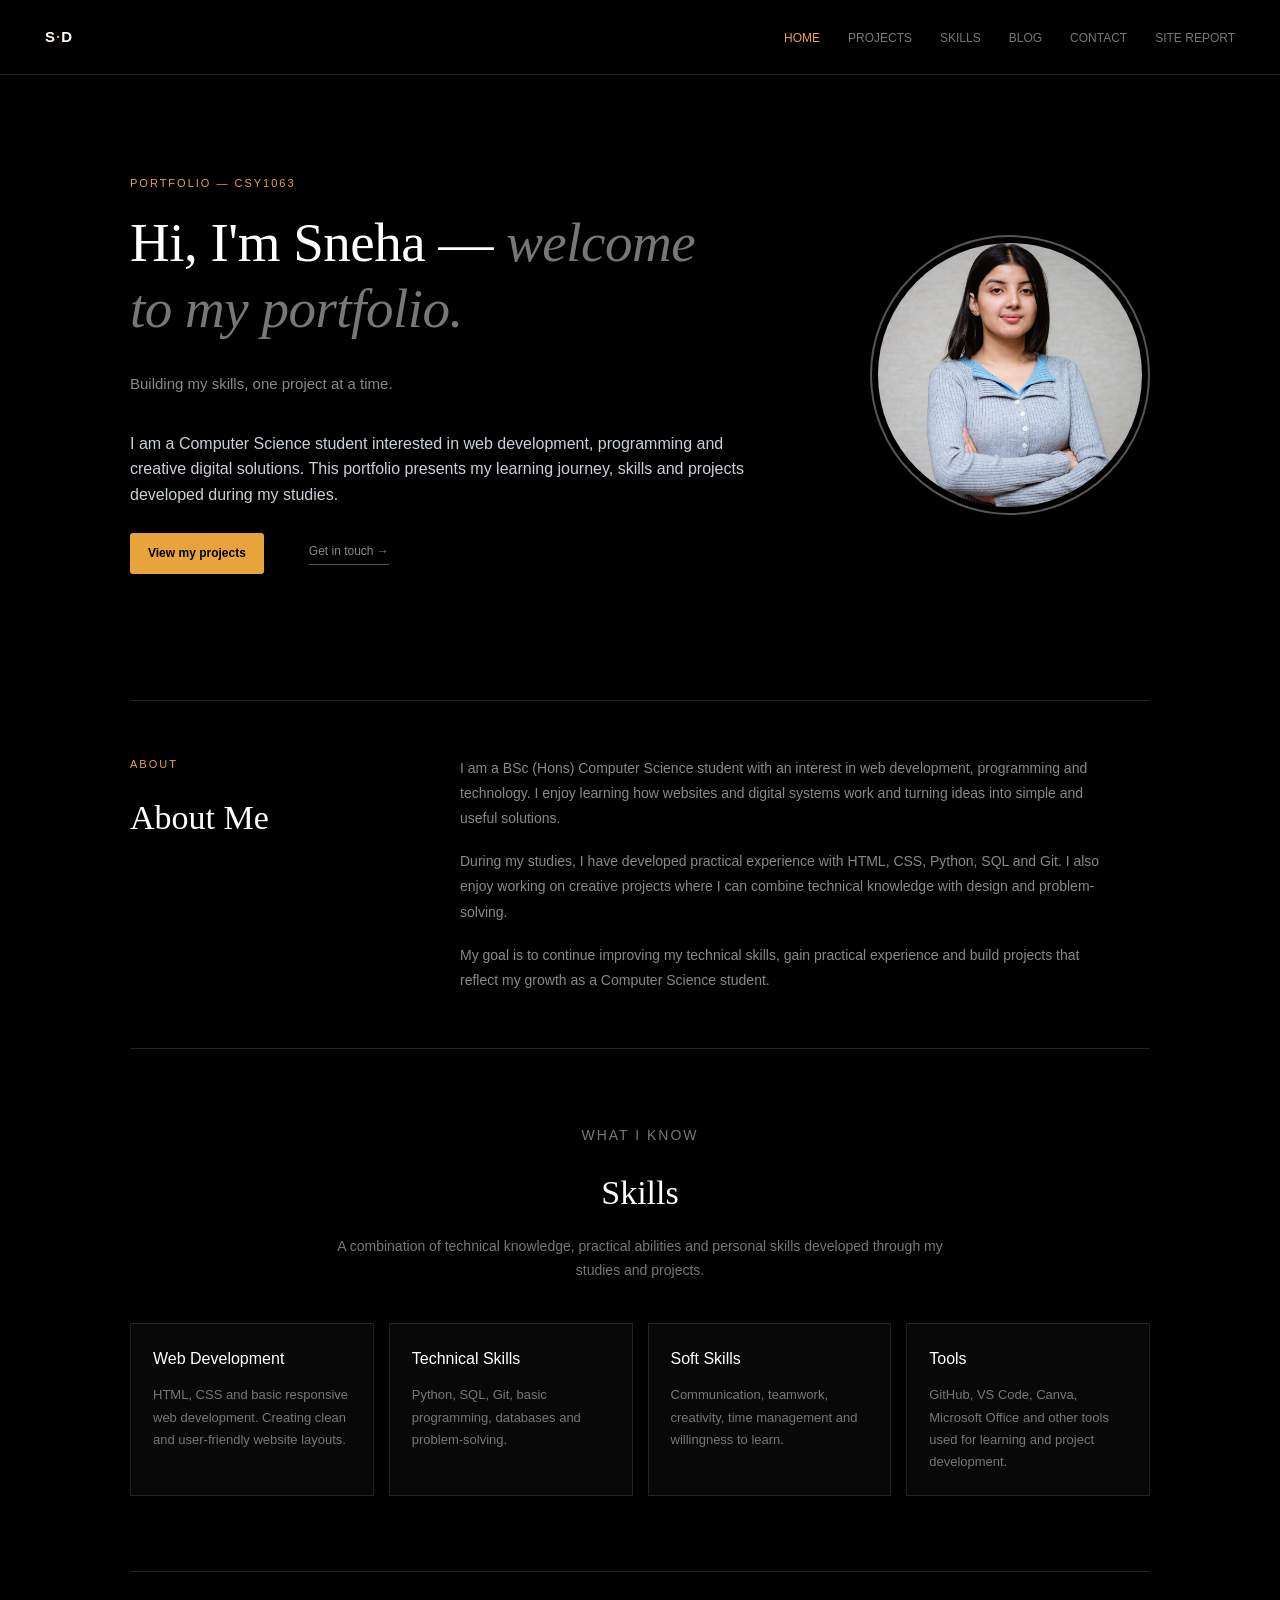
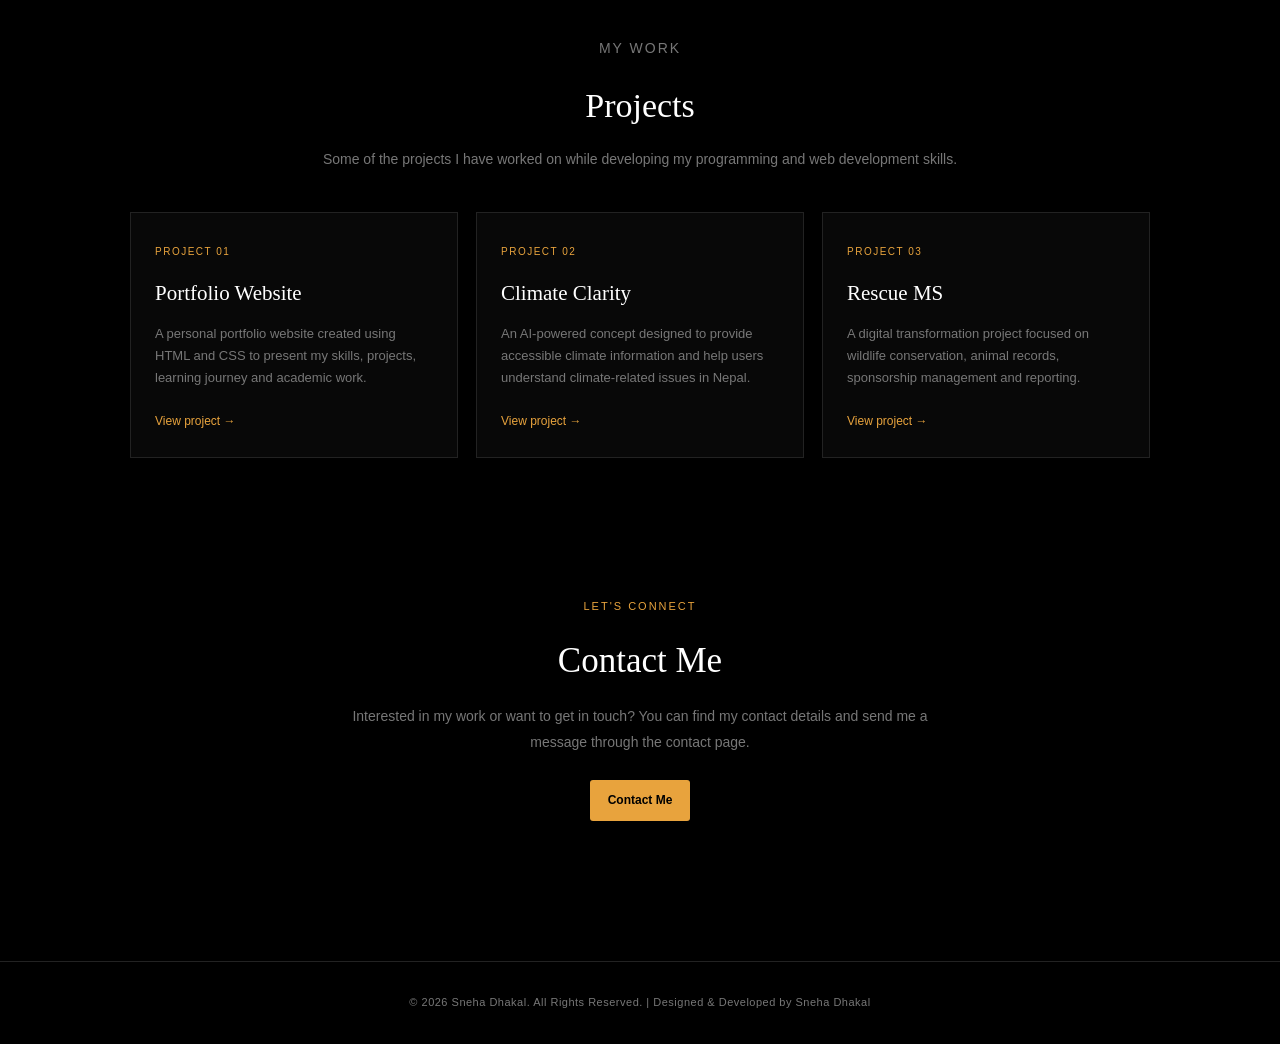
==== commit 572ee843: "Updated project grid layout and project cards" ====
--- a/index.html
+++ b/index.html
@@ -154,7 +154,13 @@
                 </h1>
 
 
-                <p class="tagline">
+               
+
+                    <p class="tagline">
+                       Building my skills, one project at a time.
+                     </p>
+
+               <p>
 
                     I am a Computer Science student interested
                     in web development, programming and creative
@@ -162,7 +168,7 @@
                     my learning journey, skills and projects
                     developed during my studies.
 
-                </p>
+                </p> <br>
 
 
                 <div class="cta-row">
@@ -192,8 +198,7 @@
 
             <div class="hero-photo">
 
-                <img src="profile.jpg"
-                     alt="Sneha Dhakal">
+                <img src="images/profile.jpeg" alt="Sneha Dhakal">
 
             </div>
 
@@ -221,6 +226,8 @@
 
 
             <div class="about-content">
+
+                
 
                 <p>
 
@@ -536,13 +543,10 @@
     <footer class="simple-footer">
 
         <p>
-            © 2026 Sneha Dhakal. All rights reserved.
+            © 2026 Sneha Dhakal. All Rights Reserved. | Designed & Developed by Sneha Dhakal
         </p>
 
-        <p>
-            Designed and developed by Sneha Dhakal
-        </p>
-
+        
     </footer>
 
 
--- a/file.css
+++ b/file.css
@@ -1,12 +1,19 @@
-* =====================================================
-   SNEHA DHAKAL - PORTFOLIO
-   Simple Black Portfolio
-===================================================== */
-
-
-/* =====================================================
-   RESET
-===================================================== */
+/* =========================================================
+   SNEHA DHAKAL | PERSONAL PORTFOLIO
+   CSY1063 | WEB DEVELOPMENT
+
+   DESIGN:
+   - Black background
+   - White typography
+   - Orange accent
+   - Minimal modern layout
+   - Fully responsive
+========================================================= */
+
+
+/* =========================================================
+   1. RESET
+========================================================= */
 
 * {
     margin: 0;
@@ -19,10 +26,11 @@
 }
 
 body {
-    background: #000;
+    background: #000000;
     color: #c9d1d9;
     font-family: Arial, sans-serif;
     min-height: 100vh;
+    line-height: 1.6;
 }
 
 a {
@@ -39,10 +47,33 @@
     list-style: none;
 }
 
-
-/* =====================================================
-   PAGE
-===================================================== */
+button,
+input,
+textarea {
+    font-family: inherit;
+}
+
+
+/* =========================================================
+   2. COLOUR VARIABLES
+========================================================= */
+
+:root {
+    --black: #000000;
+    --dark: #080808;
+    --dark-box: #0b0b0b;
+    --white: #ffffff;
+    --light: #c9d1d9;
+    --grey: #888888;
+    --dark-grey: #555555;
+    --border: #222222;
+    --orange: #E8A33D;
+}
+
+
+/* =========================================================
+   3. PAGE WRAPPER
+========================================================= */
 
 .page {
     min-height: 100vh;
@@ -51,14 +82,14 @@
 }
 
 
-/* =====================================================
-   BACKGROUND
-===================================================== */
+/* =========================================================
+   4. BACKGROUND
+========================================================= */
 
 .bg {
     position: fixed;
     inset: 0;
-    background: #000;
+    background: #000000;
     z-index: -1;
 }
 
@@ -70,32 +101,33 @@
 }
 
 
-/* =====================================================
-   HEADER
-===================================================== */
+/* =========================================================
+   5. HEADER / NAVIGATION
+========================================================= */
 
 header {
+    width: 100%;
     display: flex;
     justify-content: space-between;
     align-items: center;
 
     padding: 24px 45px;
 
-    border-bottom: 1px solid #222;
+    border-bottom: 1px solid var(--border);
 }
 
 
 /* Logo */
 
 .nav-mark {
-    color: #fff;
+    color: var(--white);
     font-size: 15px;
     font-weight: bold;
     letter-spacing: 1px;
 }
 
 .nav-mark span {
-    color: #e8a33d;
+    color: var(--orange);
 }
 
 
@@ -103,28 +135,29 @@
 
 nav ul {
     display: flex;
+    align-items: center;
     gap: 28px;
 }
 
 nav a {
-    color: #777;
+    color: #777777;
     font-size: 12px;
     text-transform: uppercase;
-    transition: 0.2s;
+    transition: color 0.2s ease;
 }
 
 nav a:hover {
-    color: #e8a33d;
+    color: var(--orange);
 }
 
 nav a[aria-current="page"] {
-    color: #e8a33d;
-}
-
-
-/* =====================================================
-   MAIN
-===================================================== */
+    color: var(--orange);
+}
+
+
+/* =========================================================
+   6. MAIN
+========================================================= */
 
 main {
     flex: 1;
@@ -138,24 +171,69 @@
 }
 
 
-/* =====================================================
-   HERO
-===================================================== */
+/* =========================================================
+   7. COMMON TYPOGRAPHY
+========================================================= */
+
+h1,
+h2,
+h3 {
+    color: var(--white);
+}
+
+h1,
+h2 {
+    font-family: Georgia, serif;
+    font-weight: normal;
+}
+
+.eyebrow {
+    color: var(--orange);
+
+    font-size: 11px;
+    letter-spacing: 2px;
+    text-transform: uppercase;
+
+    margin-bottom: 18px;
+}
+
+.section-heading {
+    max-width: 650px;
+    margin: 0 auto 40px;
+    text-align: center;
+}
+
+.section-heading h2 {
+    font-size: 34px;
+    margin-bottom: 15px;
+}
+
+.section-heading p {
+    color: #777777;
+    font-size: 14px;
+    line-height: 1.7;
+}
+
+
+/* =========================================================
+   8. HOME HERO
+========================================================= */
 
 .hero {
     width: 100%;
+    max-width: 1100px;
 
     min-height: 470px;
 
     display: flex;
-    flex-direction: row;
-
     align-items: center;
     justify-content: space-between;
 
-    gap: 70px;
-
-    margin-bottom: 70px;
+    gap: 80px;
+
+    margin: 0 auto 90px;
+
+    padding: 20px 0;
 }
 
 
@@ -163,64 +241,45 @@
 
 .hero-text {
     flex: 1;
-}
-
-.eyebrow {
-    color: #e8a33d;
-
-    font-size: 11px;
-
-    letter-spacing: 2px;
-
-    text-transform: uppercase;
-
-    margin-bottom: 18px;
-}
-
-
-/* Main heading */
-
-h1 {
-    color: #fff;
+    max-width: 620px;
+}
+
+.hero h1 {
+    color: var(--white);
 
     font-family: Georgia, serif;
 
     font-size: 55px;
-
     font-weight: normal;
 
-    line-height: 1.1;
-
-    max-width: 650px;
-
-    margin-bottom: 25px;
-}
-
-h1 em {
-    color: #777;
-
+    line-height: 1.2;
+    letter-spacing: -0.5px;
+
+    max-width: 600px;
+
+    margin-bottom: 28px;
+}
+
+.hero h1 em {
+    color: #777777;
     font-style: italic;
 }
 
-
-/* Hero paragraph */
-
 .tagline {
-    max-width: 570px;
-
-    color: #888;
+    max-width: 560px;
+
+    color: #888888;
 
     font-size: 15px;
-
-    line-height: 1.8;
-
-    margin-bottom: 28px;
-}
-
-
-/* =====================================================
-   HERO PHOTO
-===================================================== */
+    line-height: 1.9;
+
+    margin-bottom: 32px;
+}
+
+
+/* =========================================================
+   9. HERO IMAGE
+========================================================= */
 
 .hero-photo {
     width: 280px;
@@ -228,13 +287,15 @@
 
     flex: 0 0 280px;
 
-    border: 2px solid #555;
+    border: 2px solid #555555;
 
     border-radius: 50%;
 
     padding: 6px;
 
     overflow: hidden;
+
+    margin-left: 20px;
 }
 
 .hero-photo img {
@@ -248,60 +309,59 @@
 }
 
 
-/* =====================================================
-   BUTTONS
-===================================================== */
+/* =========================================================
+   10. BUTTONS
+========================================================= */
 
 .cta-row {
     display: flex;
-
     align-items: center;
-
-    gap: 20px;
-}
+    gap: 45px;
+}
+
 
 .cta {
     display: inline-block;
-
-    background: #e8a33d;
-
-    color: #000;
+    
+
+    background: var(--orange);
+    color: #000000;
 
     padding: 11px 18px;
 
     font-size: 12px;
-
     font-weight: bold;
 
     border-radius: 3px;
 
-    transition: 0.2s;
+    transition: 0.2s ease;
 }
 
 .cta:hover {
-    background: #fff;
+    background: var(--white);
 }
 
 .cta-secondary {
-    color: #888;
+    color: #888888;
 
     font-size: 12px;
 
-    border-bottom: 1px solid #555;
+    border-bottom: 1px solid #555555;
 
     padding-bottom: 3px;
+
+    transition: 0.2s ease;
 }
 
 .cta-secondary:hover {
-    color: #e8a33d;
-
-    border-color: #e8a33d;
-}
-
-
-/* =====================================================
-   ABOUT ME
-===================================================== */
+    color: var(--orange);
+    border-color: var(--orange);
+}
+
+
+/* =========================================================
+   11. ABOUT SECTION
+========================================================= */
 
 .about-section {
     display: grid;
@@ -312,36 +372,23 @@
 
     padding: 55px 0;
 
-    border-top: 1px solid #222;
-
-    border-bottom: 1px solid #222;
-}
-
-
-/* Left heading */
+    border-top: 1px solid var(--border);
+    border-bottom: 1px solid var(--border);
+}
 
 .about-title h2 {
-    color: #fff;
-
-    font-family: Georgia, serif;
-
+    color: var(--white);
     font-size: 34px;
-
-    font-weight: normal;
-}
-
-
-/* Right description */
+}
 
 .about-content {
     max-width: 650px;
 }
 
 .about-content p {
-    color: #888;
+    color: #888888;
 
     font-size: 14px;
-
     line-height: 1.8;
 
     margin-bottom: 18px;
@@ -352,50 +399,14 @@
 }
 
 
-/* =====================================================
-   COMMON SECTION HEADING
-===================================================== */
-
-.section-heading {
-    text-align: center;
-
-    max-width: 650px;
-
-    margin: 0 auto 40px;
-}
-
-.section-heading h2 {
-    color: #fff;
-
-    font-family: Georgia, serif;
-
-    font-size: 34px;
-
-    font-weight: normal;
-
-    margin-bottom: 15px;
-}
-
-.section-heading p:last-child {
-    color: #777;
-
-    font-size: 14px;
-
-    line-height: 1.7;
-}
-
-
-/* =====================================================
-   SKILLS
-===================================================== */
+/* =========================================================
+   12. HOME SKILLS
+========================================================= */
 
 .home-skills {
     padding: 75px 0;
 }
 
-
-/* Four simple boxes */
-
 .skill-boxes {
     display: grid;
 
@@ -405,52 +416,45 @@
 }
 
 .skill-box {
-    background: #080808;
-
-    border: 1px solid #222;
+    background: var(--dark);
+
+    border: 1px solid var(--border);
 
     padding: 22px;
 
     min-height: 170px;
 
-    transition: 0.2s;
+    transition: 0.2s ease;
 }
 
 .skill-box:hover {
-    border-color: #444;
+    border-color: #444444;
 }
 
 .skill-box h3 {
-    color: #fff;
-
     font-size: 16px;
-
     font-weight: normal;
 
     margin-bottom: 13px;
 }
 
 .skill-box p {
-    color: #777;
+    color: #777777;
 
     font-size: 13px;
-
     line-height: 1.7;
 }
 
 
-/* =====================================================
-   PROJECTS
-===================================================== */
+/* =========================================================
+   13. HOME PROJECTS
+========================================================= */
 
 .home-projects {
     padding: 65px 0;
 
-    border-top: 1px solid #222;
-}
-
-
-/* Three project boxes */
+    border-top: 1px solid var(--border);
+}
 
 .home-project-grid {
     display: grid;
@@ -461,325 +465,927 @@
 }
 
 .home-project-box {
+    background: var(--dark);
+
+    border: 1px solid var(--border);
+
+    padding: 24px;
+
+    min-height: 240px;
+
+    transition: 0.2s ease;
+}
+
+.home-project-box:hover {
+    border-color: var(--orange);
+    transform: translateY(-3px);
+}
+
+.home-project-box > span {
+    color: var(--orange);
+
+    font-size: 10px;
+    letter-spacing: 1.5px;
+}
+
+.home-project-box h3 {
+    font-family: Georgia, serif;
+
+    font-size: 21px;
+    font-weight: normal;
+
+    margin: 15px 0 12px;
+}
+
+.home-project-box p {
+    color: #777777;
+
+    font-size: 13px;
+    line-height: 1.7;
+
+    margin-bottom: 18px;
+}
+
+.home-project-box a {
+    color: var(--orange);
+    font-size: 12px;
+}
+
+.home-project-box a:hover {
+    color: var(--white);
+}
+
+
+/* =========================================================
+   14. HOME CONTACT
+========================================================= */
+
+.contact-home {
+    max-width: 700px;
+
+    margin: 0 auto;
+
+    padding: 75px 20px;
+
+    text-align: center;
+}
+
+.contact-home h2 {
+    font-size: 35px;
+    margin-bottom: 15px;
+}
+
+.contact-home p:not(.eyebrow) {
+    max-width: 600px;
+
+    margin: 0 auto 25px;
+
+    color: #777777;
+
+    font-size: 14px;
+    line-height: 1.8;
+}
+
+
+/* =========================================================
+   15. FOOTER
+========================================================= */
+
+.simple-footer,
+footer {
+    border-top: 1px solid var(--border);
+
+    text-align: center;
+
+    padding: 28px 20px;
+
+    margin-top: auto;
+}
+
+.simple-footer p,
+footer p {
+    color: #555555;
+
+    font-size: 11px;
+    line-height: 1.8;
+
+    letter-spacing: 0.5px;
+
+    margin: 3px 0;
+}
+
+.simple-footer p:first-child {
+    color: #777777;
+}
+
+
+/* =========================================================
+   16. PROJECT PAGE
+========================================================= */
+
+.projects-page {
+    width: 100%;
+    max-width: 1200px;
+
+    margin: 0 auto;
+
+    padding: 70px 40px 100px;
+}
+
+
+/* =========================================================
+   PROJECT INTRODUCTION
+========================================================= */
+
+.projects-intro {
+    max-width: 750px;
+
+    margin: 0 auto 65px;
+
+    text-align: center;
+}
+
+.projects-intro .eyebrow {
+    color: var(--orange);
+
+    font-size: 11px;
+    letter-spacing: 2px;
+
+    margin-bottom: 15px;
+}
+
+.projects-intro h1 {
+    color: var(--white);
+
+    font-family: Georgia, serif;
+    font-size: 55px;
+    font-weight: normal;
+
+    line-height: 1.15;
+
+    margin-bottom: 18px;
+}
+
+.projects-intro p:last-child {
+    max-width: 650px;
+
+    margin: 0 auto;
+
+    color: #888888;
+
+    font-size: 14px;
+    line-height: 1.8;
+}
+
+
+/* =========================================================
+   PROJECT GRID — 2 COLUMNS
+========================================================= */
+
+.project-grid {
+    width: 100%;
+
+    display: grid;
+
+    grid-template-columns: repeat(2, minmax(0, 1fr));
+
+    gap: 30px;
+}
+
+
+/* =========================================================
+   PROJECT CARD
+========================================================= */
+
+.project-card {
+    width: 100%;
+
     background: #080808;
 
-    border: 1px solid #222;
-
-    padding: 24px;
-
-    min-height: 240px;
-
-    transition: 0.2s;
-}
-
-.home-project-box:hover {
-    border-color: #e8a33d;
-}
-
-.home-project-box > span {
-    color: #e8a33d;
+    border: 1px solid #292929;
+
+    border-radius: 4px;
+
+    overflow: hidden;
+
+    display: flex;
+    flex-direction: column;
+
+    transition: all 0.25s ease;
+}
+
+.project-card:hover {
+    border-color: var(--orange);
+
+    transform: translateY(-5px);
+}
+
+
+/* =========================================================
+   PROJECT IMAGE
+========================================================= */
+
+.project-image {
+    width: 100%;
+    height: 280px;
+    background: #111111;
+    overflow: hidden;
+    flex-shrink: 0;
+}
+
+.project-image img {
+    width: 100%;
+    height: 100%;
+    display: block;
+
+    object-fit: cover;
+    object-position: center;
+}
+.project-card:hover .project-image img {
+    transform: scale(1.02);
+}
+
+
+/* =========================================================
+   PROJECT CONTENT
+========================================================= */
+
+.project-card-content {
+    padding: 22px 25px 25px;
+
+    flex: 1;
+
+    display: flex;
+    flex-direction: column;
+}
+
+
+/* Project number */
+
+.project-card-content .project-no {
+    display: block;
+
+    color: var(--orange);
 
     font-size: 10px;
 
-    letter-spacing: 1.5px;
-}
-
-.home-project-box h3 {
-    color: #fff;
+    letter-spacing: 2px;
+
+    margin-bottom: 10px;
+}
+
+
+/* Project title */
+
+.project-card-content h2 {
+    color: var(--white);
 
     font-family: Georgia, serif;
 
-    font-size: 21px;
+    font-size: 24px;
 
     font-weight: normal;
 
-    margin: 15px 0 12px;
-}
-
-.home-project-box p {
-    color: #777;
+    line-height: 1.3;
+
+    margin-bottom: 12px;
+}
+
+
+/* Project description */
+
+.project-card-content p {
+    color: #888888;
 
     font-size: 13px;
 
-    line-height: 1.7;
-
-    margin-bottom: 18px;
-}
-
-.home-project-box a {
-    color: #e8a33d;
-
-    font-size: 12px;
-}
-
-.home-project-box a:hover {
-    color: #fff;
-}
-
-
-/* =====================================================
-   CONTACT
-===================================================== */
-
-.contact-home {
-    text-align: center;
-
-    max-width: 700px;
+    line-height: 1.75;
+
+    margin-bottom: 12px;
+}
+
+
+/* =========================================================
+   TECHNOLOGY TAGS
+========================================================= */
+
+.project-tech {
+    display: flex;
+
+    flex-wrap: wrap;
+
+    gap: 8px;
+
+    margin-top: auto;
+
+    padding-top: 12px;
+}
+
+.project-tech span {
+   
+
+    color: var(--orange);
+
+  
+
+    padding: 5px 9px;
+
+    font-size: 10px;
+
+    letter-spacing: 0.5px;
+
+  
+}
+
+
+/* =========================================================
+   TABLET
+========================================================= */
+
+@media (max-width: 900px) {
+
+    .projects-page {
+        padding: 55px 30px 90px;
+    }
+
+    .projects-intro {
+        margin-bottom: 50px;
+    }
+
+    .projects-intro h1 {
+        font-size: 48px;
+    }
+
+    .project-grid {
+        grid-template-columns: repeat(2, minmax(0, 1fr));
+
+        gap: 25px;
+    }
+
+    .project-card .project-image {
+        height: 220px;
+    }
+
+    .project-card-content {
+        padding: 20px;
+    }
+
+    .project-card-content h2 {
+        font-size: 21px;
+    }
+
+    .project-card-content p {
+        font-size: 13px;
+    }
+}
+
+
+/* =========================================================
+   MOBILE
+========================================================= */
+
+@media (max-width: 600px) {
+
+    .projects-page {
+        padding: 45px 20px 70px;
+    }
+
+    .projects-intro {
+        margin-bottom: 40px;
+    }
+
+    .projects-intro h1 {
+        font-size: 40px;
+    }
+
+    .projects-intro p:last-child {
+        font-size: 13px;
+    }
+
+    /* One card per row on mobile */
+
+    .project-grid {
+        grid-template-columns: 1fr;
+
+        gap: 25px;
+    }
+
+    .project-card {
+        width: 100%;
+    }
+
+    .project-card .project-image {
+        height: 230px;
+    }
+
+    .project-card .project-image img {
+        width: 100%;
+        height: 100%;
+
+        object-fit: contain;
+    }
+
+    .project-card-content {
+        padding: 20px;
+    }
+
+    .project-card-content h2 {
+        font-size: 21px;
+    }
+
+    .project-card-content p {
+        font-size: 13px;
+
+        line-height: 1.7;
+    }
+
+    .project-tech {
+        gap: 6px;
+    }
+}
+
+/* =========================================================
+   17. SKILLS PAGE
+========================================================= */
+
+.skills-page {
+    width: 100%;
+    max-width: 1050px;
 
     margin: 0 auto;
 
-    padding: 75px 20px;
-}
-
-.contact-home h2 {
-    color: #fff;
-
-    font-family: Georgia, serif;
-
-    font-size: 35px;
-
-    font-weight: normal;
-
-    margin-bottom: 15px;
-}
-
-.contact-home p:not(.eyebrow) {
-    color: #777;
-
-    font-size: 14px;
-
-    line-height: 1.8;
-
-    max-width: 600px;
-
-    margin: 0 auto 25px;
-}
-
-
-/* =====================================================
-   FOOTER
-===================================================== */
-
-.simple-footer {
-    border-top: 1px solid #222;
-
-    text-align: center;
-
-    padding: 28px 20px;
-
-    margin-top: auto;
-}
-
-.simple-footer p {
-    color: #555;
-
-    font-size: 11px;
-
-    line-height: 1.8;
-
-    letter-spacing: 0.5px;
-}
-
-.simple-footer p:first-child {
-    color: #777;
-
-    margin-bottom: 3px;
-}
-
-
-/* =====================================================
-   OTHER PAGES - BASIC COMMON STYLING
-===================================================== */
-
-section {
-    margin-top: 40px;
-}
-
-h2 {
-    color: #fff;
-
-    font-family: Georgia, serif;
-
-    font-weight: normal;
-}
-
-h3 {
-    color: #fff;
-}
-
-
-/* =====================================================
-   PROJECT PAGE
-===================================================== */
-
-.projects-main {
-    max-width: 1200px;
-}
-
-.projects-heading {
-    text-align: center;
-
-    margin: 20px auto 50px;
-}
-
-.projects-heading h1 {
-    max-width: none;
-
-    font-size: 50px;
-}
-
-.project-intro {
-    max-width: 650px;
-
-    margin: auto;
-
-    color: #777;
-
-    font-size: 14px;
-
-    line-height: 1.7;
-}
-
-.project-grid {
-    display: grid;
-
-    grid-template-columns: repeat(4, 1fr);
-
-    gap: 18px;
-}
-
-.project-card {
-    display: block;
-
-    background: #080808;
-
-    border: 1px solid #222;
-
-    border-radius: 3px;
-
-    overflow: hidden;
-
-    transition: 0.2s;
-}
-
-.project-card:hover {
-    border-color: #e8a33d;
-
-    transform: translateY(-3px);
-}
-
-.project-card img {
-    width: 100%;
-
-    height: 145px;
-
-    object-fit: cover;
-}
-
-.project-content {
-    padding: 17px;
-}
-
-.card-tag {
-    color: #e8a33d;
-
-    font-size: 10px;
-
-    letter-spacing: 1px;
-}
-
-.project-content h2 {
-    font-size: 20px;
-
-    margin: 10px 0;
-}
-
-.project-content p {
-    color: #777;
-
-    font-size: 13px;
-
-    line-height: 1.6;
-}
-
-
-/* =====================================================
-   SKILLS PAGE
-===================================================== */
-
-.skills-page {
-    max-width: 1050px;
-}
+    padding: 60px 40px;
+}
+
+
+/* Skills introduction */
 
 .skills-intro {
     text-align: center;
 
-    margin: 20px auto 50px;
+    margin-bottom: 55px;
 }
 
 .skills-intro h1 {
-    max-width: none;
-
-    font-size: 50px;
-}
-
-.skills-intro p {
-    max-width: 600px;
-
-    margin: auto;
-
-    color: #777;
-
-    font-size: 14px;
-
+    color: var(--white);
+
+    font-size: 52px;
+
+    line-height: 1.15;
+
+    margin-bottom: 18px;
+}
+
+.skills-intro p:last-child {
+    max-width: 650px;
+
+    margin: 0 auto;
+
+    color: #888888;
+
+    font-size: 15px;
     line-height: 1.7;
 }
+
+
+/* Skill categories */
 
 .skill-categories {
     display: grid;
 
     grid-template-columns: repeat(3, 1fr);
 
+    gap: 20px;
+
+    margin-bottom: 60px;
+}
+
+.category-box {
+    background: var(--dark-box);
+
+    border: 1px solid var(--border);
+
+    border-radius: 5px;
+
+    padding: 25px;
+
+    transition: 0.2s ease;
+}
+
+.category-box:hover {
+    border-color: var(--orange);
+
+    transform: translateY(-3px);
+}
+
+.category-box h2 {
+    font-size: 23px;
+
+    margin-bottom: 12px;
+}
+
+.category-box > p {
+    color: #777777;
+
+    font-size: 13px;
+    line-height: 1.6;
+
+    margin-bottom: 18px;
+}
+
+.category-box ul {
+    list-style: none;
+}
+
+.category-box li {
+    color: #999999;
+
+    font-size: 13px;
+
+    padding: 9px 0;
+
+    border-bottom: 1px solid #1c1c1c;
+}
+
+.category-box li:last-child {
+    border-bottom: none;
+}
+
+.category-box li::before {
+    content: "";
+
+    display: inline-block;
+
+    width: 5px;
+    height: 5px;
+
+    background: var(--orange);
+
+    border-radius: 50%;
+
+    margin-right: 10px;
+
+    vertical-align: middle;
+}
+
+
+/* =========================================================
+   18. EDUCATION
+========================================================= */
+
+.education-section {
+    margin: 55px 0 50px;
+}
+
+.education-section h2 {
+    font-size: 32px;
+
+    margin-bottom: 15px;
+}
+
+.education-intro {
+    max-width: 900px;
+
+    color: #888888;
+
+    font-size: 14px;
+    line-height: 1.7;
+
+    margin-bottom: 20px;
+}
+
+.education-box {
+    display: grid;
+
+    grid-template-columns: repeat(3, 1fr);
+
     gap: 18px;
 }
 
-.category-box {
-    background: #080808;
-
-    border: 1px solid #222;
+.education-item {
+    background: var(--dark-box);
+
+    border: 1px solid var(--border);
 
     padding: 22px;
-}
-
-.category-box h2 {
-    font-size: 22px;
+
+    transition: 0.2s ease;
+}
+
+.education-item:hover {
+    border-color: #444444;
+}
+
+.education-item h3 {
+    color: var(--white);
+
+    font-size: 17px;
+
+    font-weight: normal;
+
+    line-height: 1.4;
 
     margin-bottom: 12px;
 }
 
-.category-box p,
-.category-box li {
-    color: #777;
+.education-item p {
+    color: #888888;
 
     font-size: 13px;
 
+    line-height: 1.6;
+
+    margin-bottom: 10px;
+}
+
+.education-item .education-place {
+    color: #bbbbbb;
+}
+
+.education-item .education-university {
+    color: #777777;
+}
+
+.education-item span {
+    display: inline-block;
+
+    color: var(--orange);
+
+    font-size: 12px;
+
+    margin-top: 5px;
+}
+
+
+/* =========================================================
+   19. CURRENTLY LEARNING
+========================================================= */
+
+.learning-section {
+    margin-bottom: 30px;
+}
+
+.learning-box {
+    background: var(--dark-box);
+
+    border: 1px solid var(--border);
+
+    border-radius: 5px;
+
+    padding: 25px;
+
+    text-align: center;
+}
+
+.learning-box h2 {
+    font-size: 25px;
+
+    margin-bottom: 12px;
+}
+
+.learning-box p {
+    max-width: 700px;
+
+    margin: 0 auto;
+
+    color: #888888;
+
+    font-size: 14px;
+
     line-height: 1.7;
 }
 
-.category-box li {
-    padding: 7px 0;
-
-    border-bottom: 1px solid #1c1c1c;
-}
-
-
-/* =====================================================
-   CONTACT PAGE
-===================================================== */
+
+/* =========================================================
+   20. SKILLS TABLE
+========================================================= */
+
+.skills-table-section {
+    width: 100%;
+
+    margin: 45px 0;
+}
+
+.skills-table-section h2 {
+    font-size: 28px;
+
+    margin-bottom: 15px;
+}
+
+.table-box {
+    width: 100%;
+
+    overflow-x: auto;
+}
+
+.table-box table {
+    width: 100%;
+
+    border-collapse: collapse;
+}
+
+.table-box th,
+.table-box td {
+    text-align: left;
+
+    border: 1px solid #333333;
+
+    padding: 12px 15px;
+}
+
+.table-box th {
+    color: var(--orange);
+
+    font-size: 13px;
+
+    font-weight: normal;
+}
+
+.table-box td {
+    color: #999999;
+
+    font-size: 13px;
+}
+
+.table-box td:first-child {
+    color: var(--white);
+}
+
+.table-box td:nth-child(2) {
+    color: var(--orange);
+}
+
+.table-box th:first-child,
+.table-box td:first-child {
+    width: 20%;
+}
+
+.table-box th:nth-child(2),
+.table-box td:nth-child(2) {
+    width: 20%;
+}
+
+.table-box th:nth-child(3),
+.table-box td:nth-child(3) {
+    width: 60%;
+}
+
+
+/* =========================================================
+   21. BLOG PAGE
+========================================================= */
+
+.blog-page {
+    width: 100%;
+    max-width: 900px;
+
+    margin: 0 auto;
+}
+
+
+/* Blog introduction */
+
+.blog-intro {
+    text-align: center;
+
+    margin: 20px auto 50px;
+}
+
+.blog-intro h1 {
+    font-size: 50px;
+
+    margin-bottom: 15px;
+}
+
+.blog-intro > p:last-child {
+    max-width: 600px;
+
+    margin: 0 auto;
+
+    color: #888888;
+
+    font-size: 15px;
+
+    line-height: 1.7;
+}
+
+
+/* Blog post */
+
+.blog-post {
+    max-width: 780px;
+
+    margin: 0 auto;
+}
+
+.post-meta {
+    color: var(--orange);
+
+    font-size: 12px;
+
+    text-transform: uppercase;
+
+    letter-spacing: 1px;
+
+    margin-bottom: 15px;
+}
+
+.blog-post h2 {
+    font-size: 30px;
+
+    margin-bottom: 20px;
+}
+
+.blog-post h3 {
+    font-family: Georgia, serif;
+
+    font-size: 23px;
+
+    font-weight: normal;
+
+    margin: 38px 0 12px;
+}
+
+.blog-post p {
+    color: #888888;
+
+    font-size: 14px;
+
+    line-height: 1.8;
+
+    margin-bottom: 18px;
+}
+
+
+/* Blog sections */
+
+.blog-section {
+    margin-bottom: 70px;
+}
+
+.blog-section h2 {
+    font-size: 28px;
+
+    margin-bottom: 20px;
+}
+
+.blog-section p {
+    color: #888888;
+
+    font-size: 14px;
+
+    line-height: 1.85;
+
+    margin-bottom: 18px;
+}
+
+
+/* Blog images */
+
+.blog-image {
+    margin: 30px 0;
+}
+
+.blog-image img,
+.blog-section-image {
+    width: 100%;
+
+    max-height: 420px;
+
+    object-fit: contain;
+
+    display: block;
+
+    border: 1px solid #292929;
+}
+
+.blog-image p,
+.image-caption {
+    color: #555555 !important;
+
+    font-size: 11px !important;
+
+    margin-top: 8px;
+
+    margin-bottom: 25px !important;
+
+    font-style: italic;
+}
+
+
+/* =========================================================
+   22. CONTACT PAGE
+========================================================= */
 
 .contact-main {
+    width: 100%;
     max-width: 1000px;
-}
+
+    margin: 0 auto;
+}
+
+
+/* Contact heading */
 
 .contact-heading {
     text-align: center;
@@ -788,22 +1394,25 @@
 }
 
 .contact-heading h1 {
-    max-width: none;
-
     font-size: 50px;
+
+    margin-bottom: 15px;
 }
 
 .contact-heading p {
     max-width: 600px;
 
-    margin: auto;
-
-    color: #777;
+    margin: 0 auto;
+
+    color: #777777;
 
     font-size: 14px;
 
     line-height: 1.7;
 }
+
+
+/* Contact layout */
 
 .contact-layout {
     display: grid;
@@ -814,9 +1423,9 @@
 }
 
 .contact-box {
-    background: #080808;
-
-    border: 1px solid #222;
+    background: var(--dark);
+
+    border: 1px solid var(--border);
 
     padding: 25px;
 }
@@ -828,29 +1437,32 @@
 }
 
 .contact-box > p {
-    color: #777;
+    color: #777777;
 
     font-size: 13px;
 
     line-height: 1.7;
 }
+
+
+/* Contact details */
 
 .contact-details {
     margin-top: 20px;
 
-    border-top: 1px solid #222;
+    border-top: 1px solid var(--border);
 }
 
 .contact-details > div {
     padding: 14px 0;
 
-    border-bottom: 1px solid #222;
+    border-bottom: 1px solid var(--border);
 }
 
 .contact-details span {
     display: block;
 
-    color: #e8a33d;
+    color: var(--orange);
 
     font-size: 10px;
 
@@ -861,13 +1473,19 @@
 
 .contact-details p,
 .contact-details a {
-    color: #888;
+    color: #888888;
 
     font-size: 13px;
 }
 
-
-/* Form */
+.contact-details a:hover {
+    color: var(--orange);
+}
+
+
+/* =========================================================
+   23. CONTACT FORM
+========================================================= */
 
 .contact-box form {
     display: flex;
@@ -876,7 +1494,7 @@
 }
 
 .contact-box label {
-    color: #888;
+    color: #888888;
 
     font-size: 12px;
 
@@ -887,22 +1505,28 @@
 .contact-box textarea {
     width: 100%;
 
-    background: #000;
+    background: #000000;
 
     border: 1px solid #292929;
 
-    color: #fff;
+    color: var(--white);
 
     padding: 11px;
 
     font-size: 13px;
 
     outline: none;
+}
+
+.contact-box textarea {
+    min-height: 130px;
+
+    resize: vertical;
 }
 
 .contact-box input:focus,
 .contact-box textarea:focus {
-    border-color: #e8a33d;
+    border-color: var(--orange);
 }
 
 .contact-box button {
@@ -910,7 +1534,9 @@
 
     margin-top: 18px;
 
-    background: #e8a33d;
+    background: var(--orange);
+
+    color: #000000;
 
     border: none;
 
@@ -919,73 +1545,274 @@
     font-weight: bold;
 
     cursor: pointer;
-}
-
-
-/* =====================================================
-   SITE REPORT
-===================================================== */
+
+    transition: 0.2s ease;
+}
+
+.contact-box button:hover {
+    background: var(--white);
+}
+
+
+/* =========================================================
+   24. SOCIAL LINKS
+========================================================= */
+
+.social-links {
+    margin-top: 35px;
+}
+
+.social-links h3 {
+    margin-bottom: 15px;
+}
+
+.social-icons {
+    display: flex;
+
+    gap: 15px;
+}
+
+.social-icons a {
+    width: 45px;
+    height: 45px;
+
+    display: flex;
+
+    align-items: center;
+    justify-content: center;
+
+    border: 1px solid #24312F;
+
+    border-radius: 50%;
+
+    color: #24312F;
+
+    font-size: 20px;
+
+    transition: 0.3s ease;
+}
+
+.social-icons a:hover {
+    background: #24312F;
+
+    color: var(--white);
+
+    transform: translateY(-3px);
+}
+
+
+/* =========================================================
+   25. SITE REPORT
+========================================================= */
 
 .report-page {
+    width: 100%;
     max-width: 950px;
-}
-
-.report-heading {
+
+    margin: 0 auto;
+
+    padding: 60px 30px 100px;
+}
+
+
+/* Report heading */
+
+.report-page > .eyebrow {
+    display: block;
+
+    width: 100%;
+
     text-align: center;
 
-    margin: 20px auto 45px;
-}
-
-.report-heading h1 {
-    max-width: none;
-
-    font-size: 50px;
-}
-
-.report-heading p {
-    max-width: 650px;
-
-    margin: auto;
-
-    color: #777;
-
-    line-height: 1.7;
-}
+    margin: 0 auto 12px;
+}
+
+.report-page > h1 {
+    display: block;
+
+    width: 100%;
+
+    text-align: center;
+
+    color: var(--white);
+
+    font-family: Georgia, serif;
+
+    font-size: 55px;
+
+    font-weight: normal;
+
+    margin: 0 auto 55px;
+}
+
+
+/* Report content */
 
 .report-content {
-    display: flex;
-
-    flex-direction: column;
-
-    gap: 18px;
-}
-
-.report-box {
-    background: #080808;
-
-    border: 1px solid #222;
-
-    padding: 24px;
-}
-
-.report-box h2 {
-    font-size: 22px;
-
-    margin-bottom: 12px;
-}
-
-.report-box p {
-    color: #777;
+    width: 100%;
+}
+
+.report-content section {
+    margin-bottom: 45px;
+}
+
+.report-content h2 {
+    color: var(--white);
+
+    font-family: Georgia, serif;
+
+    font-size: 28px;
+
+    font-weight: normal;
+
+    margin: 0 0 15px;
+}
+
+.report-content p {
+    color: #999999;
+
+    font-size: 14px;
+
+    line-height: 1.8;
+
+    margin-bottom: 16px;
+}
+
+.report-content strong {
+    color: var(--white);
+}
+
+.report-content code {
+    color: var(--orange);
+
+    font-family: monospace;
 
     font-size: 13px;
+}
+
+.report-content a {
+    color: var(--orange);
+
+    text-decoration: none;
+}
+
+.report-content a:hover {
+    text-decoration: underline;
+}
+
+
+/* =========================================================
+   26. VALIDATION SCREENSHOTS
+========================================================= */
+
+.validation-shots {
+    display: grid;
+
+    grid-template-columns: repeat(2, 1fr);
+
+    gap: 25px;
+
+    margin-top: 25px;
+}
+
+.shot {
+    margin: 0;
+
+    background: var(--dark);
+
+    border: 1px solid var(--white);
+
+    border-radius: 4px;
+
+    overflow: hidden;
+}
+
+.shot img {
+    width: 100%;
+
+    height: auto;
+
+    display: block;
+}
+
+.shot figcaption {
+    padding: 12px 15px;
+
+    color: var(--orange);
+
+    font-size: 11px;
+
+    letter-spacing: 1px;
+
+    border-top: 1px solid #333333;
+}
+
+
+/* =========================================================
+   27. VIDEO LINK
+========================================================= */
+
+.video-link {
+    display: inline-block;
+
+    margin-top: 10px;
+
+    padding: 13px 22px;
+
+    background: var(--orange);
+
+    color: #000000 !important;
+
+    border: 1px solid var(--orange);
+
+    border-radius: 3px;
+
+    font-size: 12px;
+
+    font-weight: 500;
+
+    letter-spacing: 1px;
+
+    text-decoration: none !important;
+
+    transition: 0.3s ease;
+}
+
+.video-link:hover {
+    background: transparent;
+
+    color: var(--orange) !important;
+}
+
+
+/* =========================================================
+   28. REFERENCES
+========================================================= */
+
+.references {
+    margin: 0;
+
+    padding-left: 20px;
+}
+
+.references li {
+    color: #999999;
+
+    font-size: 13px;
 
     line-height: 1.8;
-}
-
-
-/* =====================================================
-   TABLES
-===================================================== */
+
+    margin-bottom: 8px;
+}
+
+.references li::marker {
+    color: var(--orange);
+}
+
+
+/* =========================================================
+   29. TABLES
+========================================================= */
 
 table {
     width: 100%;
@@ -999,11 +1826,11 @@
 
     padding: 12px;
 
-    border-bottom: 1px solid #222;
+    border-bottom: 1px solid var(--border);
 }
 
 th {
-    color: #e8a33d;
+    color: var(--orange);
 
     font-size: 11px;
 
@@ -1011,24 +1838,40 @@
 }
 
 td {
-    color: #888;
+    color: #888888;
 
     font-size: 13px;
 }
 
 
-/* =====================================================
-   TABLET
-===================================================== */
+/* =========================================================
+   30. TABLET RESPONSIVE
+========================================================= */
 
 @media (max-width: 900px) {
+
+    /* Header */
+
+    header {
+        padding: 22px 30px;
+    }
+
+
+    /* Main */
 
     main {
         padding: 55px 30px;
     }
 
+
+    /* Hero */
+
     .hero {
-        gap: 35px;
+        gap: 45px;
+    }
+
+    .hero h1 {
+        font-size: 46px;
     }
 
     .hero-photo {
@@ -1038,35 +1881,100 @@
         flex-basis: 230px;
     }
 
-    h1 {
-        font-size: 46px;
-    }
+
+    /* About */
+
+    .about-section {
+        grid-template-columns: 200px 1fr;
+
+        gap: 40px;
+    }
+
+
+    /* Home skills */
 
     .skill-boxes {
         grid-template-columns: repeat(2, 1fr);
     }
 
+
+    /* Home projects */
+
     .home-project-grid {
         grid-template-columns: repeat(2, 1fr);
     }
 
-    .project-grid {
-        grid-template-columns: repeat(2, 1fr);
-    }
-
-    .about-section {
-        grid-template-columns: 200px 1fr;
-
-        gap: 40px;
-    }
-}
-
-
-/* =====================================================
-   MOBILE
-===================================================== */
+
+    /* Projects */
+
+    .projects-page {
+        padding: 55px 30px 90px;
+    }
+
+    .projects-intro h1 {
+        font-size: 48px;
+    }
+
+    .project-list {
+        grid-template-columns: repeat(2, minmax(0, 1fr));
+        gap: 25px;
+    }
+
+    .project-image {
+        height: 220px;
+    }
+
+    .project-content {
+        padding: 0 20px 25px;
+    }
+
+    .project-no {
+        margin-left: 20px;
+        margin-right: 20px;
+    }
+
+
+    /* Skills */
+
+    .skills-page {
+        padding: 50px 30px;
+    }
+
+    .skill-categories {
+        grid-template-columns: 1fr;
+    }
+
+    .education-box {
+        grid-template-columns: 1fr;
+    }
+
+
+    /* Contact */
+
+    .contact-layout {
+        grid-template-columns: 1fr;
+    }
+
+
+    /* Report */
+
+    .report-page {
+        padding: 50px 30px 80px;
+    }
+
+    .report-page > h1 {
+        font-size: 48px;
+    }
+}
+
+
+/* =========================================================
+   31. MOBILE RESPONSIVE
+========================================================= */
 
 @media (max-width: 600px) {
+
+    /* Header */
 
     header {
         padding: 20px;
@@ -1084,6 +1992,9 @@
         flex-wrap: wrap;
     }
 
+
+    /* Main */
+
     main {
         padding: 45px 20px;
     }
@@ -1099,6 +2010,16 @@
         gap: 30px;
 
         min-height: auto;
+
+        padding: 10px 0;
+
+        margin-bottom: 60px;
+    }
+
+    .hero-text {
+        order: 2;
+
+        max-width: 100%;
     }
 
     .hero-photo {
@@ -1108,23 +2029,29 @@
         height: 210px;
 
         flex-basis: 210px;
-    }
-
-    .hero-text {
-        order: 2;
-    }
-
-    h1 {
+
+        margin-left: 0;
+    }
+
+    .hero h1 {
         font-size: 38px;
+
+        line-height: 1.2;
     }
 
     .tagline {
+        font-size: 14px;
+
+        line-height: 1.8;
+
         margin-left: auto;
         margin-right: auto;
     }
 
     .cta-row {
         justify-content: center;
+
+        flex-wrap: wrap;
     }
 
 
@@ -1145,301 +2072,89 @@
     }
 
 
-    /* Skills */
+    /* Home skills */
 
     .skill-boxes {
         grid-template-columns: 1fr;
     }
 
 
-    /* Projects */
+    /* Home projects */
 
     .home-project-grid {
         grid-template-columns: 1fr;
     }
 
-    .project-grid {
-        grid-template-columns: 1fr;
-    }
-
 
     /* Contact */
-
-    .contact-layout {
-        grid-template-columns: 1fr;
-    }
 
     .contact-home {
         padding: 60px 10px;
     }
 
 
-    /* Footer */
-
-    .simple-footer {
-        padding: 25px 15px;
-    }
-}
-
-/* =========================================
-   SKILLS PAGE
-========================================= */
-
-.skills-page {
-    max-width: 1050px;
-    margin: 0 auto;
-    padding: 60px 40px;
-}
-
-
-/* =========================================
-   SKILLS INTRO
-========================================= */
-
-.skills-intro {
-    text-align: center;
-    margin-bottom: 55px;
-}
-
-.skills-intro .eyebrow {
-    color: #E8A33D;
-    font-size: 12px;
-    letter-spacing: 2px;
-    text-transform: uppercase;
-    margin-bottom: 15px;
-}
-
-.skills-intro h1 {
-    color: #ffffff;
-    font-family: Georgia, serif;
-    font-size: 52px;
-    font-weight: normal;
-    margin-bottom: 18px;
-}
-
-.skills-intro p:last-child {
-    max-width: 650px;
-    margin: 0 auto;
-    color: #888888;
-    font-size: 15px;
-    line-height: 1.7;
-}
-
-
-/* =========================================
-   SKILL BOXES
-========================================= */
-
-.skill-categories {
-    display: grid;
-    grid-template-columns: repeat(3, 1fr);
-    gap: 20px;
-    margin-bottom: 60px;
-}
-
-.category-box {
-    background: #0b0b0b;
-    border: 1px solid #222222;
-    border-radius: 5px;
-    padding: 25px;
-    transition: 0.2s ease;
-}
-
-.category-box:hover {
-    border-color: #E8A33D;
-    transform: translateY(-3px);
-}
-
-.category-box h2 {
-    color: #ffffff;
-    font-family: Georgia, serif;
-    font-size: 23px;
-    font-weight: normal;
-    margin-bottom: 12px;
-}
-
-.category-box > p {
-    color: #777777;
-    font-size: 13px;
-    line-height: 1.6;
-    margin-bottom: 18px;
-}
-
-
-/* =========================================
-   SKILL LIST
-========================================= */
-
-.category-box ul {
-    list-style: none;
-    padding: 0;
-    margin: 0;
-}
-
-.category-box li {
-    color: #999999;
-    font-size: 13px;
-    padding: 9px 0;
-    border-bottom: 1px solid #1c1c1c;
-}
-
-.category-box li:last-child {
-    border-bottom: none;
-}
-
-.category-box li::before {
-    content: "";
-    display: inline-block;
-
-    width: 5px;
-    height: 5px;
-
-    background: #E8A33D;
-    border-radius: 50%;
-
-    margin-right: 10px;
-    vertical-align: middle;
-}
-
-
-/* =========================================
-   EDUCATION
-========================================= */
-
-.education-section {
-    margin-bottom: 55px;
-}
-
-.education-section > h2 {
-    color: #ffffff;
-    font-family: Georgia, serif;
-    font-size: 30px;
-    font-weight: normal;
-    margin-bottom: 20px;
-}
-
-
-/* Education boxes */
-
-.education-box {
-    display: grid;
-    grid-template-columns: repeat(3, 1fr);
-    gap: 20px;
-}
-
-.education-item {
-    background: #0b0b0b;
-    border: 1px solid #222222;
-    border-radius: 5px;
-    padding: 22px;
-}
-
-.education-item:hover {
-    border-color: #444444;
-}
-
-.education-item h3 {
-    color: #ffffff;
-    font-size: 16px;
-    font-weight: normal;
-    line-height: 1.4;
-    margin-bottom: 10px;
-}
-
-.education-item p {
-    color: #888888;
-    font-size: 13px;
-    margin-bottom: 10px;
-}
-
-.education-item span {
-    color: #E8A33D;
-    font-size: 11px;
-}
-
-
-/* =========================================
-   CURRENTLY LEARNING
-========================================= */
-
-.learning-section {
-    margin-bottom: 30px;
-}
-
-.learning-box {
-    background: #0b0b0b;
-    border: 1px solid #222222;
-    border-radius: 5px;
-
-    padding: 25px;
-
-    text-align: center;
-}
-
-.learning-box h2 {
-    color: #ffffff;
-    font-family: Georgia, serif;
-    font-size: 25px;
-    font-weight: normal;
-    margin-bottom: 12px;
-}
-
-.learning-box p {
-    max-width: 700px;
-    margin: 0 auto;
-
-    color: #888888;
-    font-size: 14px;
-    line-height: 1.7;
-}
-
-
-/* =========================================
-   FOOTER
-========================================= */
-
-footer {
-    border-top: 1px solid #222222;
-
-    padding: 25px 20px;
-
-    text-align: center;
-}
-
-footer p {
-    color: #555555;
-    font-size: 11px;
-    line-height: 1.7;
-    margin: 3px 0;
-}
-
-
-/* =========================================
-   TABLET
-========================================= */
-
-@media (max-width: 900px) {
-
-    .skills-page {
-        padding: 50px 30px;
-    }
-
-    .skill-categories {
+    /* Projects */
+
+    .projects-page {
+        padding: 45px 20px 70px;
+    }
+
+    .projects-intro {
+        margin-bottom: 45px;
+    }
+
+    .projects-intro h1 {
+        font-size: 40px;
+    }
+
+    .projects-intro p {
+        font-size: 14px;
+    }
+
+    .project-list {
         grid-template-columns: 1fr;
-    }
-
-    .education-box {
-        grid-template-columns: 1fr;
-    }
-
-}
-
-
-/* =========================================
-   MOBILE
-========================================= */
-
-@media (max-width: 600px) {
+
+        gap: 25px;
+    }
+
+    .project-item {
+        width: 100%;
+    }
+
+    .project-image {
+        height: auto;
+
+        max-height: 280px;
+    }
+
+    .project-image img {
+        height: auto;
+
+        max-height: 280px;
+
+        object-fit: contain;
+    }
+
+    .project-no {
+        margin: 20px 20px 8px;
+    }
+
+    .project-content {
+        padding: 0 20px 25px;
+    }
+
+    .project-content h2 {
+        font-size: 22px;
+    }
+
+    .project-content p {
+        font-size: 13px;
+
+        line-height: 1.7;
+    }
+
+
+    /* Skills */
 
     .skills-page {
         padding: 40px 20px;
@@ -1457,109 +2172,23 @@
         padding: 20px;
     }
 
-    .education-section > h2 {
-        font-size: 26px;
-    }
-
-}
-
-
-/* =========================================
-   SIMPLE TECHNICAL SKILLS TABLE
-========================================= */
-
-.skills-table-section {
-    width: 100%;
-    margin: 45px 0;
-}
-
-.skills-table-section h2 {
-    color: #ffffff;
-    font-family: Georgia, serif;
-    font-size: 28px;
-    font-weight: normal;
-    margin-bottom: 15px;
-}
-
-
-/* Simple table */
-
-.table-box {
-    width: 100%;
-    overflow-x: auto;
-}
-
-.table-box table {
-    width: 100%;
-    border-collapse: collapse;
-    margin: 0;
-}
-
-
-/* Heading */
-
-.table-box th {
-    color: #E8A33D;
-    font-size: 13px;
-    font-weight: normal;
-
-    text-align: left;
-
-    padding: 12px 15px;
-
-    border: 1px solid #333333;
-}
-
-
-/* Cells */
-
-.table-box td {
-    color: #999999;
-    font-size: 13px;
-
-    padding: 12px 15px;
-
-    text-align: left;
-
-    border: 1px solid #333333;
-}
-
-
-/* Skill name */
-
-.table-box td:first-child {
-    color: #ffffff;
-}
-
-
-/* Level */
-
-.table-box td:nth-child(2) {
-    color: #E8A33D;
-}
-
-
-/* Column width */
-
-.table-box th:first-child,
-.table-box td:first-child {
-    width: 20%;
-}
-
-.table-box th:nth-child(2),
-.table-box td:nth-child(2) {
-    width: 20%;
-}
-
-.table-box th:nth-child(3),
-.table-box td:nth-child(3) {
-    width: 60%;
-}
-
-
-/* Mobile */
-
-@media (max-width: 600px) {
+
+    /* Education */
+
+    .education-section h2 {
+        font-size: 28px;
+    }
+
+    .education-intro {
+        font-size: 13px;
+    }
+
+    .education-item {
+        padding: 18px;
+    }
+
+
+    /* Skills table */
 
     .table-box {
         overflow-x: auto;
@@ -1569,101 +2198,8 @@
         min-width: 600px;
     }
 
-}
-/* =========================================
-   BLOG PAGE
-========================================= */
-
-.blog-page {
-    max-width: 900px;
-}
-
-
-/* BLOG INTRO */
-
-.blog-intro {
-    text-align: center;
-    margin-top: 20px;
-    margin-bottom: 50px;
-}
-
-.blog-intro h1 {
-    max-width: none;
-    font-size: 50px;
-    margin-bottom: 15px;
-}
-
-.blog-intro > p:last-child {
-    max-width: 600px;
-    margin: 0 auto;
-    font-size: 15px;
-}
-
-
-/* BLOG POST */
-
-.blog-post {
-    max-width: 780px;
-    margin: 0 auto;
-}
-
-.post-meta {
-    color: #E8A33D;
-    font-size: 12px;
-    text-transform: uppercase;
-    letter-spacing: 1px;
-    margin-bottom: 15px;
-}
-
-.blog-post h2 {
-    color: #ffffff;
-    font-family: Georgia, serif;
-    font-size: 30px;
-    font-weight: normal;
-    margin-bottom: 20px;
-}
-
-.blog-post h3 {
-    color: #ffffff;
-    font-family: Georgia, serif;
-    font-size: 23px;
-    font-weight: normal;
-    margin-top: 38px;
-    margin-bottom: 12px;
-}
-
-.blog-post p {
-    color: #888888;
-    font-size: 14px;
-    line-height: 1.8;
-    margin-bottom: 18px;
-}
-
-
-/* BLOG IMAGE */
-
-.blog-image {
-    margin: 30px 0;
-}
-
-.blog-image img {
-    width: 100%;
-    max-height: 380px;
-    object-fit: cover;
-    display: block;
-}
-
-.blog-image p {
-    color: #555555;
-    font-size: 11px;
-    margin-top: 8px;
-    margin-bottom: 0;
-}
-
-
-/* MOBILE */
-
-@media (max-width: 600px) {
+
+    /* Blog */
 
     .blog-page {
         padding-left: 20px;
@@ -1686,67 +2222,6 @@
         font-size: 14px;
     }
 
-}
-
-/* =========================================
-   BLOG SECTIONS WITH IMAGES
-========================================= */
-
-.blog-section {
-    margin-bottom: 70px;
-}
-
-.blog-section h2 {
-    color: #ffffff;
-    font-family: Georgia, serif;
-    font-size: 28px;
-    font-weight: normal;
-    margin-bottom: 20px;
-}
-
-.blog-section p {
-    color: #888888;
-    font-size: 14px;
-    line-height: 1.85;
-    margin-bottom: 18px;
-}
-
-
-/* IMAGE */
-
-.blog-section-image {
-    width: 100%;
-    max-height: 420px;
-    object-fit: cover;
-    display: block;
-
-    margin: 0 0 8px 0;
-
-    border: 1px solid #292929;
-}
-
-
-/* IMAGE DESCRIPTION */
-
-.image-caption {
-    color: #555555 !important;
-    font-size: 11px !important;
-    margin-bottom: 25px !important;
-    font-style: italic;
-}
-
-
-/* FIRST SECTION */
-
-.blog-section:first-child {
-    margin-top: 0;
-}
-
-
-/* MOBILE */
-
-@media (max-width: 600px) {
-
     .blog-section {
         margin-bottom: 50px;
     }
@@ -1761,1092 +2236,19 @@
 
     .blog-section p {
         font-size: 14px;
+
         line-height: 1.75;
     }
 
-}
-/* ==============================
-   EDUCATION
-============================== */
-
-.education-section {
-    margin-top: 55px;
-    margin-bottom: 50px;
-}
-
-.education-section .eyebrow {
-    margin-bottom: 8px;
-}
-
-.education-section h2 {
-    font-family: Georgia, serif;
-    font-size: 32px;
-    font-weight: normal;
-    color: #ffffff;
-    margin-bottom: 15px;
-}
-
-.education-intro {
-    color: #888888;
-    font-size: 14px;
-    line-height: 1.7;
-    max-width: 900px;
-    margin-bottom: 20px;
-}
-
-.education-box {
-    display: grid;
-    grid-template-columns: repeat(3, 1fr);
-    gap: 18px;
-}
-
-.education-item {
-    background: #0b0b0b;
-    border: 1px solid #222222;
-    padding: 22px;
-}
-
-.education-item h3 {
-    color: #ffffff;
-    font-size: 17px;
-    font-weight: normal;
-    margin-bottom: 12px;
-}
-
-.education-item p {
-    color: #888888;
-    font-size: 13px;
-    line-height: 1.6;
-    margin-bottom: 10px;
-}
-
-.education-item .education-place {
-    color: #bbbbbb;
-    margin-bottom: 5px;
-}
-
-.education-item .education-university {
-    color: #777777;
-    margin-bottom: 14px;
-}
-
-.education-item span {
-    display: inline-block;
-    color: #E8A33D;
-    font-size: 12px;
-    margin-top: 5px;
-}
-
-.education-item:hover {
-    border-color: #444444;
-}
-
-
-/* TABLET */
-
-@media (max-width: 900px) {
-
-    .education-box {
-        grid-template-columns: 1fr;
-    }
-
-}
-
-
-/* MOBILE */
-
-@media (max-width: 600px) {
-
-    .education-section h2 {
-        font-size: 28px;
-    }
-
-    .education-intro {
-        font-size: 13px;
-    }
-
-    .education-item {
-        padding: 18px;
-    }
-
-}
-
-/* =========================
-   PROJECTS
-========================= */
-
-.projects-page {
-    background: #000;
-    color: #fff;
-    padding: 60px 0 100px;
-}
-
-.projects-intro {
-    margin-bottom: 50px;
-}
-
-.projects-intro h1 {
-    font-family: "Fraunces", serif;
-    font-size: 55px;
-    font-weight: 400;
-    color: #fff;
-    margin: 0 0 15px;
-}
-
-.projects-intro p {
-    color: #fff;
-    font-size: 15px;
-    line-height: 1.6;
-}
-
-
-/* FOUR PROJECT BOXES */
-
-.project-list {
-    display: grid;
-    grid-template-columns: repeat(4, 1fr);
-    gap: 25px;
-    align-items: start;
-}
-
-
-/* SIMPLE BLACK BOX */
-
-.project-item {
-    background: #000;
-    color: #fff;
-    border: 2px solid #f28c28;
-    border-radius: 5px;
-    padding: 15px;
-}
-
-
-/* 1 UP */
-
-.project-item:nth-child(1) {
-    margin-top: 0;
-}
-
-
-/* 2 DOWN */
-
-.project-item:nth-child(2) {
-    margin-top: 35px;
-}
-
-
-/* 3 UP */
-
-.project-item:nth-child(3) {
-    margin-top: 0;
-}
-
-
-/* 4 DOWN */
-
-.project-item:nth-child(4) {
-    margin-top: 35px;
-}
-
-
-/* IMAGE AREA */
-
-.project-image {
-    width: 100%;
-    height: 250px;
-    background: #111;
-    border: 1px solid #fff;
-    border-radius: 3px;
-    overflow: hidden;
-    margin-bottom: 18px;
-}
-
-.project-image img {
-    width: 100%;
-    height: 100%;
-    object-fit: cover;
-    display: block;
-}
-
-
-/* NUMBER */
-
-.project-no {
-    display: block;
-    color: #fff;
-    font-size: 11px;
-    letter-spacing: 2px;
-    margin-bottom: 8px;
-}
-
-
-/* TITLE */
-
-.project-content h2 {
-    font-family: "Fraunces", serif;
-    font-size: 22px;
-    font-weight: 400;
-    color: #fff;
-    margin: 0 0 8px;
-}
-
-
-/* DESCRIPTION */
-
-.project-content p {
-    color: #fff;
-    font-size: 13px;
-    line-height: 1.6;
-    margin: 0 0 8px;
-}
-
-
-/* SKILLS */
-
-.project-content small {
-    color: #fff;
-    font-size: 11px;
-    letter-spacing: 1px;
-}
-
-
-/* HOVER */
-
-.project-item:hover {
-    transform: translateY(-5px);
-    transition: 0.3s;
-}
-
-
-/* =========================
-   MOBILE
-========================= */
-
-@media (max-width: 900px) {
-
-    .project-list {
-        grid-template-columns: repeat(2, 1fr);
-    }
-
-}
-
-@media (max-width: 600px) {
-
-    .project-list {
-        grid-template-columns: 1fr;
-    }
-
-    .project-item:nth-child(2),
-    .project-item:nth-child(4) {
-        margin-top: 0;
-    }
-
-}
-/* =========================
-   PROJECTS
-========================= */
-
-.projects-page {
-    background: #000;
-    color: #fff;
-    padding: 60px 0 100px;
-}
-
-.projects-intro {
-    margin-bottom: 50px;
-}
-
-.projects-intro h1 {
-    font-family: "Fraunces", serif;
-    font-size: 55px;
-    font-weight: 400;
-    color: #fff;
-    margin: 0 0 15px;
-}
-
-.projects-intro p {
-    color: #fff;
-    font-size: 15px;
-    line-height: 1.6;
-}
-
-
-/* =========================
-   PROJECT GRID
-========================= */
-
-.project-list {
-    display: grid;
-    grid-template-columns: repeat(4, 1fr);
-    gap: 25px;
-    width: 100%;
-}
-
-
-/* =========================
-   EACH PROJECT BOX
-========================= */
-
-.project-item {
-    background: #000;
-    color: #fff;
-
-    border: 2px solid #E8A33D;
-    border-radius: 5px;
-
-    padding: 15px;
-
-    width: 100%;
-    min-width: 0;
-
-    box-sizing: border-box;
-}
-
-
-/* Different vertical position */
-
-.project-item:nth-child(1) {
-    margin-top: 0;
-}
-
-.project-item:nth-child(2) {
-    margin-top: 35px;
-}
-
-.project-item:nth-child(3) {
-    margin-top: 0;
-}
-
-.project-item:nth-child(4) {
-    margin-top: 35px;
-}
-
-
-/* =========================
-   IMAGE
-========================= */
-
-.project-image {
-    width: 100%;
-    height: 250px;
-
-    background: #111;
-
-    border: 1px solid #fff;
-    border-radius: 3px;
-
-    overflow: hidden;
-
-    margin: 0 0 18px 0;
-    padding: 0;
-}
-
-.project-image img {
-    width: 100%;
-    height: 100%;
-
-    object-fit: contain;
-    object-position: center;
-
-    display: block;
-
-    margin: 0;
-    padding: 0;
-}
-
-
-/* =========================
-   NUMBER
-========================= */
-
-.project-no {
-    display: block;
-
-    color: #fff;
-
-    font-size: 11px;
-    letter-spacing: 2px;
-
-    margin-bottom: 8px;
-}
-
-
-/* =========================
-   TITLE
-========================= */
-
-.project-content h2 {
-    font-family: "Fraunces", serif;
-
-    font-size: 22px;
-    font-weight: 400;
-
-    color: #fff;
-
-    margin: 0 0 8px;
-}
-
-
-/* =========================
-   DESCRIPTION
-========================= */
-
-.project-content p {
-    color: #fff;
-
-    font-size: 13px;
-    line-height: 1.6;
-
-    margin: 0 0 8px;
-}
-
-
-/* =========================
-   SKILLS
-========================= */
-
-.project-content small {
-    color: #fff;
-
-    font-size: 11px;
-    letter-spacing: 1px;
-}
-
-
-/* =========================
-   HOVER
-========================= */
-
-.project-item:hover {
-    transform: translateY(-5px);
-    transition: 0.3s;
-
-    border-color: #E8A33D;
-}
-
-
-/* =========================
-   TABLET
-========================= */
-
-@media (max-width: 900px) {
-
-    .project-list {
-        grid-template-columns: repeat(2, 1fr);
-        gap: 20px;
-    }
-
-}
-
-
-/* =========================
-   MOBILE
-========================= */
-
-@media (max-width: 600px) {
-
-    .project-list {
-        grid-template-columns: 1fr;
-        gap: 20px;
-    }
-
-    .project-item:nth-child(2),
-    .project-item:nth-child(4) {
-        margin-top: 0;
-    }
-
-    .project-image {
-        height: 250px;
-    }
-
-}
-
-/* =========================
-   PROJECT PAGE FINAL FIX
-========================= */
-
-.projects-page {
-    max-width: 1200px;
-    margin: 0 auto;
-    padding: 60px 40px 100px;
-}
-
-/* CENTER MY WORK + PROJECTS */
-.projects-intro {
-    text-align: center;
-    max-width: 700px;
-    margin: 0 auto 55px;
-}
-
-.projects-intro .eyebrow {
-    color: #E8A33D;
-    text-align: center;
-    margin-bottom: 12px;
-}
-
-.projects-intro h1 {
-    color: #fff;
-    text-align: center;
-    font-family: "Fraunces", serif;
-    font-size: 55px;
-    font-weight: 400;
-    margin: 0 0 15px;
-}
-
-.projects-intro p:last-child {
-    color: #888;
-    text-align: center;
-    font-size: 15px;
-    line-height: 1.7;
-}
-
-
-/* PROJECT BOXES */
-.project-list {
-    display: grid;
-    grid-template-columns: repeat(4, minmax(0, 1fr));
-    gap: 25px;
-    width: 100%;
-    align-items: start;
-}
-
-
-/* INDIVIDUAL BOX */
-.project-item {
-    background: #000;
-    border: 2px solid #E8A33D;
-    border-radius: 5px;
-    padding: 15px;
-
-    width: 100%;
-    min-width: 0;
-    box-sizing: border-box;
-}
-
-
-/* BOX 1 & 3 UP */
-.project-item:nth-child(1),
-.project-item:nth-child(3) {
-    margin-top: 0;
-}
-
-
-/* BOX 2 & 4 DOWN */
-.project-item:nth-child(2),
-.project-item:nth-child(4) {
-    margin-top: 35px;
-}
-
-
-/* IMAGE */
-.project-image {
-    width: 100%;
-    height: 250px;
-
-    background: #111;
-
-    border: 1px solid #fff;
-    border-radius: 3px;
-
-    overflow: hidden;
-
-    padding: 0;
-    margin: 0 0 18px 0;
-
-    box-sizing: border-box;
-}
-
-
-/* FULL IMAGE - NO SIDE SPACE */
-.project-image img {
-    width: 100%;
-    height: 100%;
-
-    object-fit: cover;
-    object-position: center;
-
-    display: block;
-
-    margin: 0;
-    padding: 0;
-}
-
-
-/* NUMBER */
-.project-no {
-    display: block;
-    color: #fff;
-    font-size: 11px;
-    letter-spacing: 2px;
-    margin-bottom: 8px;
-}
-
-
-/* TITLE */
-.project-content h2 {
-    color: #fff;
-    font-family: "Fraunces", serif;
-    font-size: 22px;
-    font-weight: 400;
-    margin: 0 0 8px;
-}
-
-
-/* DESCRIPTION */
-.project-content p {
-    color: #fff;
-    font-size: 13px;
-    line-height: 1.6;
-    margin: 0 0 8px;
-}
-
-
-/* SKILLS */
-.project-content small {
-    color: #E8A33D;
-    font-size: 11px;
-    letter-spacing: 1px;
-}
-
-
-/* HOVER */
-.project-item:hover {
-    transform: translateY(-5px);
-    border-color: #E8A33D;
-    transition: 0.3s;
-}
-
-
-/* =========================
-   TABLET
-========================= */
-
-@media (max-width: 900px) {
-
-    .projects-page {
-        padding: 50px 30px 80px;
-    }
-
-    .project-list {
-        grid-template-columns: repeat(2, 1fr);
-    }
-
-}
-
-
-/* =========================
-   MOBILE
-========================= */
-
-@media (max-width: 600px) {
-
-    .projects-page {
-        padding: 40px 20px 70px;
-    }
-
-    .projects-intro h1 {
+
+    /* Contact */
+
+    .contact-heading h1 {
         font-size: 40px;
     }
 
-    .project-list {
-        grid-template-columns: 1fr;
-        gap: 20px;
-    }
-
-    .project-item:nth-child(2),
-    .project-item:nth-child(4) {
-        margin-top: 0;
-    }
-
-    .project-image {
-        height: 250px;
-    }
-
-}
-
-
-/* =====================================================
-   FINAL PROJECT PAGE OVERRIDES
-   White project-card border
-===================================================== */
-
-.projects-page {
-    width: 100%;
-    max-width: 1200px;
-    margin: 0 auto;
-    padding: 60px 30px 100px;
-    box-sizing: border-box;
-}
-
-.projects-intro {
-    max-width: 700px;
-    margin: 0 auto 50px;
-    text-align: center;
-}
-
-.projects-intro .eyebrow {
-    text-align: center;
-}
-
-.projects-intro h1 {
-    text-align: center;
-}
-
-.projects-intro p:last-child {
-    text-align: center;
-    margin-left: auto;
-    margin-right: auto;
-}
-
-/* Four separate cards */
-.project-list {
-    display: grid !important;
-    grid-template-columns: repeat(4, minmax(0, 1fr)) !important;
-    gap: 20px !important;
-    width: 100% !important;
-    align-items: start;
-}
-
-/* ONE SIMPLE WHITE BORDER */
-.project-item {
-    width: 100% !important;
-    min-width: 0 !important;
-    box-sizing: border-box !important;
-
-    background: #080808 !important;
-
-    border: 1px solid #ffffff !important;
-    border-radius: 4px !important;
-
-    padding: 0 !important;
-    margin: 0 !important;
-
-    overflow: hidden !important;
-}
-
-/* Keep staggered layout */
-.project-item:nth-child(2),
-.project-item:nth-child(4) {
-    margin-top: 30px !important;
-}
-
-/* Image has NO separate border */
-.project-image {
-    width: 100% !important;
-    height: auto !important;
-
-    margin: 0 !important;
-    padding: 0 !important;
-
-    background: #080808 !important;
-    border: none !important;
-    border-radius: 0 !important;
-
-    overflow: hidden !important;
-}
-
-.project-image img {
-    width: 100% !important;
-    height: auto !important;
-
-    display: block !important;
-
-    margin: 0 !important;
-    padding: 0 !important;
-
-    border: none !important;
-
-    object-fit: contain !important;
-}
-
-/* Content */
-.project-no {
-    color: #E8A33D !important;
-    margin: 18px 18px 8px !important;
-}
-
-.project-content {
-    padding: 0 18px 20px !important;
-}
-
-.project-content h2 {
-    color: #ffffff !important;
-}
-
-.project-content p {
-    color: #888888 !important;
-}
-
-.project-content small {
-    color: #E8A33D !important;
-}
-
-/* Simple white-border hover */
-.project-item:hover {
-    border-color: #ffffff !important;
-    transform: translateY(-3px);
-    transition: 0.3s ease;
-}
-
-/* Tablet */
-@media (max-width: 900px) {
-    .project-list {
-        grid-template-columns: repeat(2, minmax(0, 1fr)) !important;
-    }
-}
-
-/* Mobile */
-@media (max-width: 600px) {
-    .projects-page {
-        padding: 40px 20px 70px;
-    }
-
-    .project-list {
-        grid-template-columns: 1fr !important;
-    }
-
-    .project-item:nth-child(2),
-    .project-item:nth-child(4) {
-        margin-top: 0 !important;
-    }
-}
-
-/* =====================================================
-   SITE REPORT PAGE
-===================================================== */
-
-.report-page {
-    max-width: 950px;
-    margin: 0 auto;
-    padding: 60px 30px 100px;
-}
-
-
-/* =========================
-   REPORT INTRO
-========================= */
-
-.report-page > .eyebrow {
-    text-align: center;
-    color: #E8A33D;
-    font-size: 11px;
-    letter-spacing: 2px;
-    margin-bottom: 12px;
-}
-
-.report-page > h1 {
-    text-align: center;
-    color: #ffffff;
-    font-family: "Fraunces", serif;
-    font-size: 55px;
-    font-weight: 400;
-    margin: 0 0 55px;
-}
-
-
-/* =========================
-   REPORT CONTENT
-========================= */
-
-.report-content {
-    width: 100%;
-}
-
-
-/* Each section */
-
-.report-content section {
-    margin-bottom: 45px;
-}
-
-
-/* Section headings */
-
-.report-content h2 {
-    color: #ffffff;
-    font-family: "Fraunces", serif;
-    font-size: 28px;
-    font-weight: 400;
-
-    margin: 0 0 15px;
-
-    border-left: 2px solid #E8A33D;
-    padding-left: 15px;
-}
-
-
-/* Paragraphs */
-
-.report-content p {
-    color: #999999;
-    font-family: "Inter", sans-serif;
-
-    font-size: 14px;
-    line-height: 1.8;
-
-    margin: 0 0 16px;
-}
-
-
-/* Strong text */
-
-.report-content strong {
-    color: #ffffff;
-}
-
-
-/* Code */
-
-.report-content code {
-    color: #E8A33D;
-    font-family: monospace;
-    font-size: 13px;
-}
-
-
-/* Links */
-
-.report-content a {
-    color: #E8A33D;
-    text-decoration: none;
-}
-
-.report-content a:hover {
-    text-decoration: underline;
-}
-
-
-/* =========================
-   VALIDATION SCREENSHOTS
-========================= */
-
-.validation-shots {
-    display: grid;
-    grid-template-columns: repeat(2, 1fr);
-    gap: 25px;
-
-    margin-top: 25px;
-}
-
-
-/* Screenshot card */
-
-.shot {
-    margin: 0;
-
-    border: 1px solid #ffffff;
-    border-radius: 4px;
-
-    background: #080808;
-
-    overflow: hidden;
-}
-
-
-/* Screenshot */
-
-.shot img {
-    width: 100%;
-    height: auto;
-
-    display: block;
-
-    margin: 0;
-    padding: 0;
-}
-
-
-/* Caption */
-
-.shot figcaption {
-    padding: 12px 15px;
-
-    color: #E8A33D;
-
-    font-size: 11px;
-    letter-spacing: 1px;
-
-    border-top: 1px solid #333333;
-}
-
-
-/* =========================
-   VIDEO BUTTON
-========================= */
-
-.video-link {
-    display: inline-block;
-
-    margin-top: 10px;
-
-    padding: 13px 22px;
-
-    background: #E8A33D;
-    color: #000000 !important;
-
-    border: 1px solid #E8A33D;
-    border-radius: 3px;
-
-    font-size: 12px;
-    font-weight: 500;
-    letter-spacing: 1px;
-
-    text-decoration: none !important;
-
-    transition: 0.3s ease;
-}
-
-.video-link:hover {
-    background: transparent;
-    color: #E8A33D !important;
-}
-
-
-/* =========================
-   REFERENCES
-========================= */
-
-.references {
-    margin: 0;
-    padding-left: 20px;
-}
-
-.references li {
-    color: #999999;
-
-    font-size: 13px;
-    line-height: 1.8;
-
-    margin-bottom: 8px;
-}
-
-.references li::marker {
-    color: #E8A33D;
-}
-
-
-/* =========================
-   TABLET
-========================= */
-
-@media (max-width: 900px) {
-
-    .report-page {
-        padding: 50px 30px 80px;
-    }
-
-    .report-page > h1 {
-        font-size: 48px;
-    }
-
-}
-
-
-/* =========================
-   MOBILE
-========================= */
-
-@media (max-width: 600px) {
+
+    /* Report */
 
     .report-page {
         padding: 40px 20px 70px;
@@ -2854,6 +2256,7 @@
 
     .report-page > h1 {
         font-size: 40px;
+
         margin-bottom: 40px;
     }
 
@@ -2863,132 +2266,36 @@
 
     .report-content p {
         font-size: 13px;
+
         line-height: 1.7;
     }
 
     .validation-shots {
         grid-template-columns: 1fr;
+
         gap: 20px;
     }
 
     .video-link {
         width: 100%;
+
         box-sizing: border-box;
+
         text-align: center;
     }
 
-}
-/* =========================
-   SITE REPORT HEADING
-========================= */
-
-.report-page > .eyebrow {
-    text-align: center;
-    color: #E8A33D;
-    font-size: 11px;
-    letter-spacing: 2px;
-    margin-bottom: 12px;
-}
-
-.report-page > h1 {
-    text-align: center;
-    color: #ffffff;
-    font-family: "Fraunces", serif;
-    font-size: 55px;
-    font-weight: 400;
-    margin: 0 0 55px;
-}
-
-
-/* =========================
-   REPORT TOPICS
-========================= */
-
-.report-content h2 {
-    color: #ffffff;
-    font-family: "Fraunces", serif;
-    font-size: 28px;
-    font-weight: 400;
-
-    margin: 0 0 15px;
-
-    /* Remove yellow line */
-    border-left: none;
-    padding-left: 0;
-}
-/* ===== SITE REPORT HEADING FINAL FIX ===== */
-
-.report-page {
-    width: 100%;
-    max-width: 950px;
-    margin: 0 auto;
-    padding: 60px 30px 100px;
-    box-sizing: border-box;
-}
-
-.report-page > .eyebrow {
-    display: block;
-    width: 100%;
-    text-align: center !important;
-    margin: 0 auto 12px;
-}
-
-.report-page > h1 {
-    display: block;
-    width: 100%;
-    text-align: center !important;
-
-    color: #ffffff;
-    font-family: "Fraunces", serif;
-    font-size: 55px;
-    font-weight: 400;
-
-    margin: 0 auto 55px !important;
-    padding: 0 !important;
-}
-
-
-/* Remove yellow line from topics */
-
-.report-content h2 {
-    border-left: none !important;
-    padding-left: 0 !important;
-}
-
-.social-links {
-    margin-top: 35px;
-}
-
-.social-links h3 {
-    margin-bottom: 15px;
-}
-
-.social-icons {
-    display: flex;
-    gap: 15px;
-}
-
-.social-icons a {
-    width: 45px;
-    height: 45px;
-
-    display: flex;
-    align-items: center;
-    justify-content: center;
-
-    border: 1px solid #24312F;
-    border-radius: 50%;
-
-    color: #24312F;
-    font-size: 20px;
-
-    text-decoration: none;
-
-    transition: 0.3s ease;
-}
-
-.social-icons a:hover {
-    background: #24312F;
-    color: #ffffff;
-    transform: translateY(-3px);
+
+    /* Social */
+
+    .social-icons {
+        flex-wrap: wrap;
+    }
+
+
+    /* Footer */
+
+    .simple-footer,
+    footer {
+        padding: 25px 15px;
+    }
 }
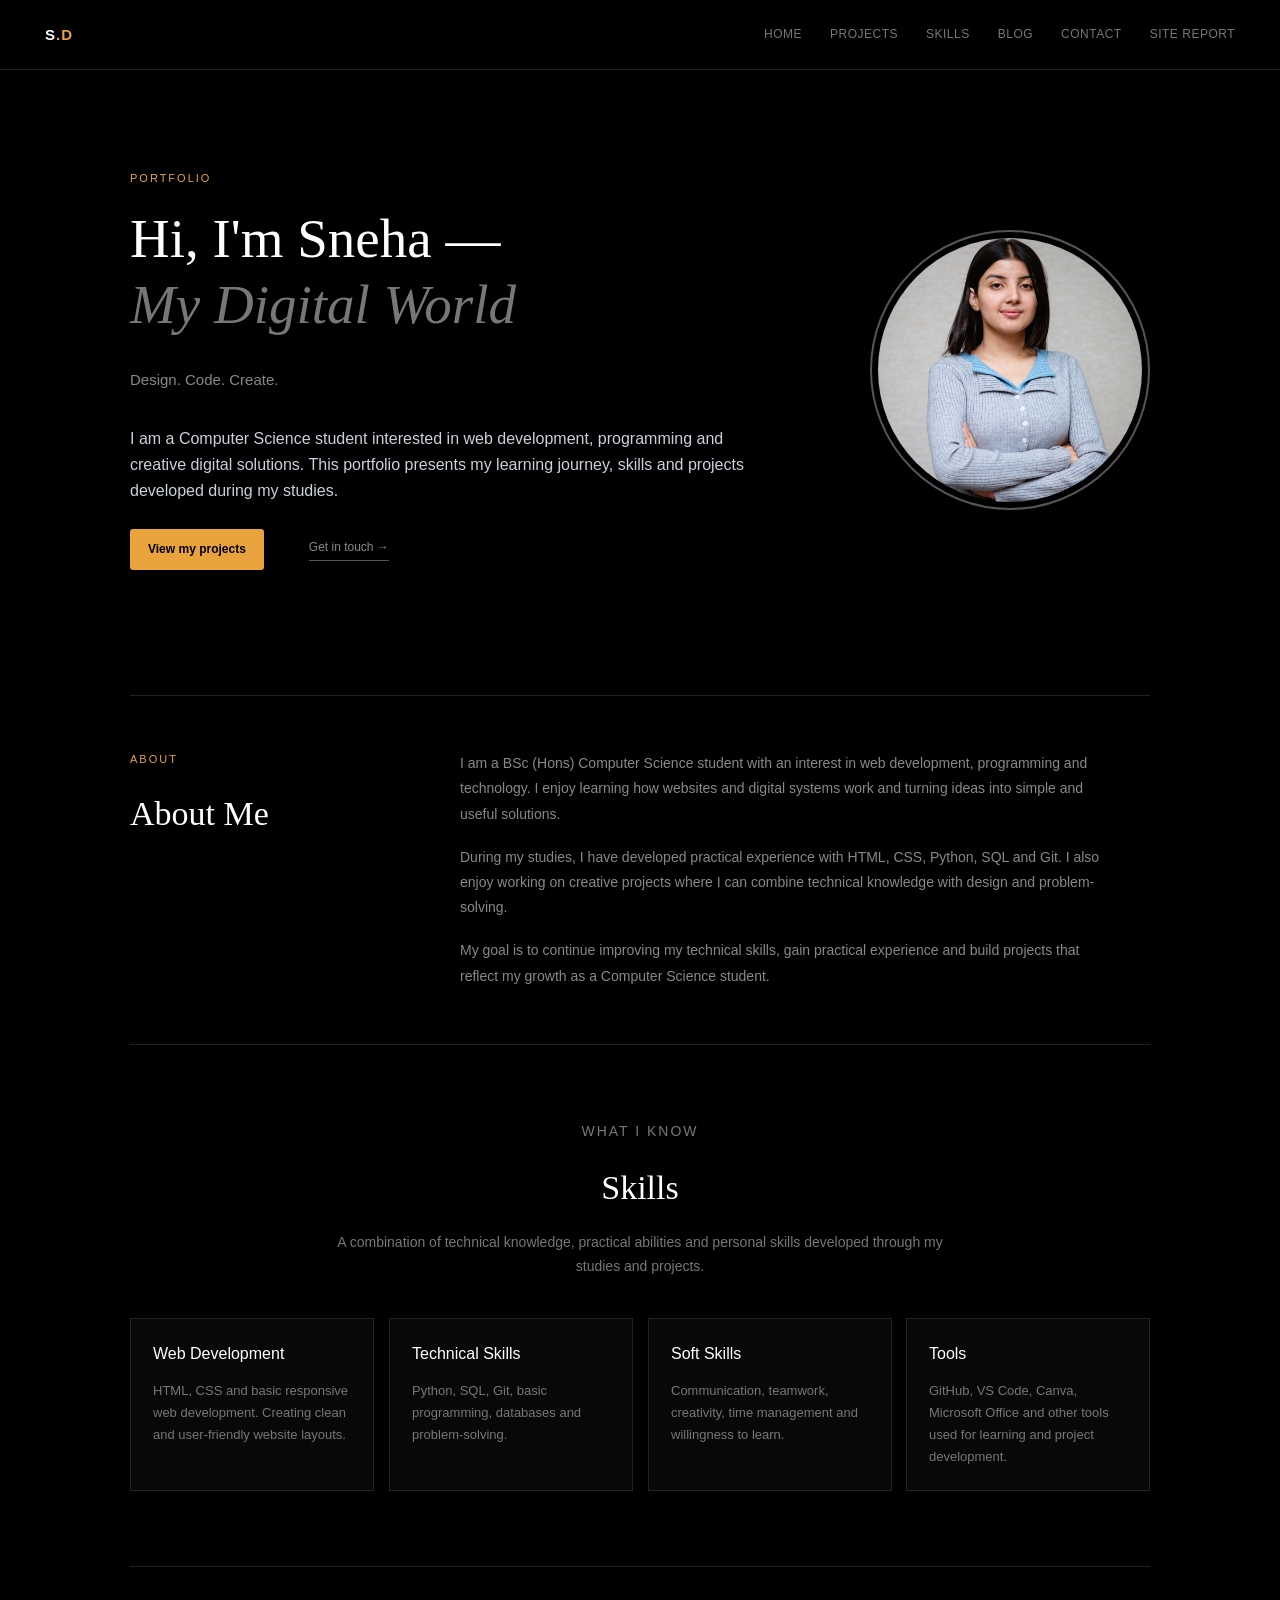
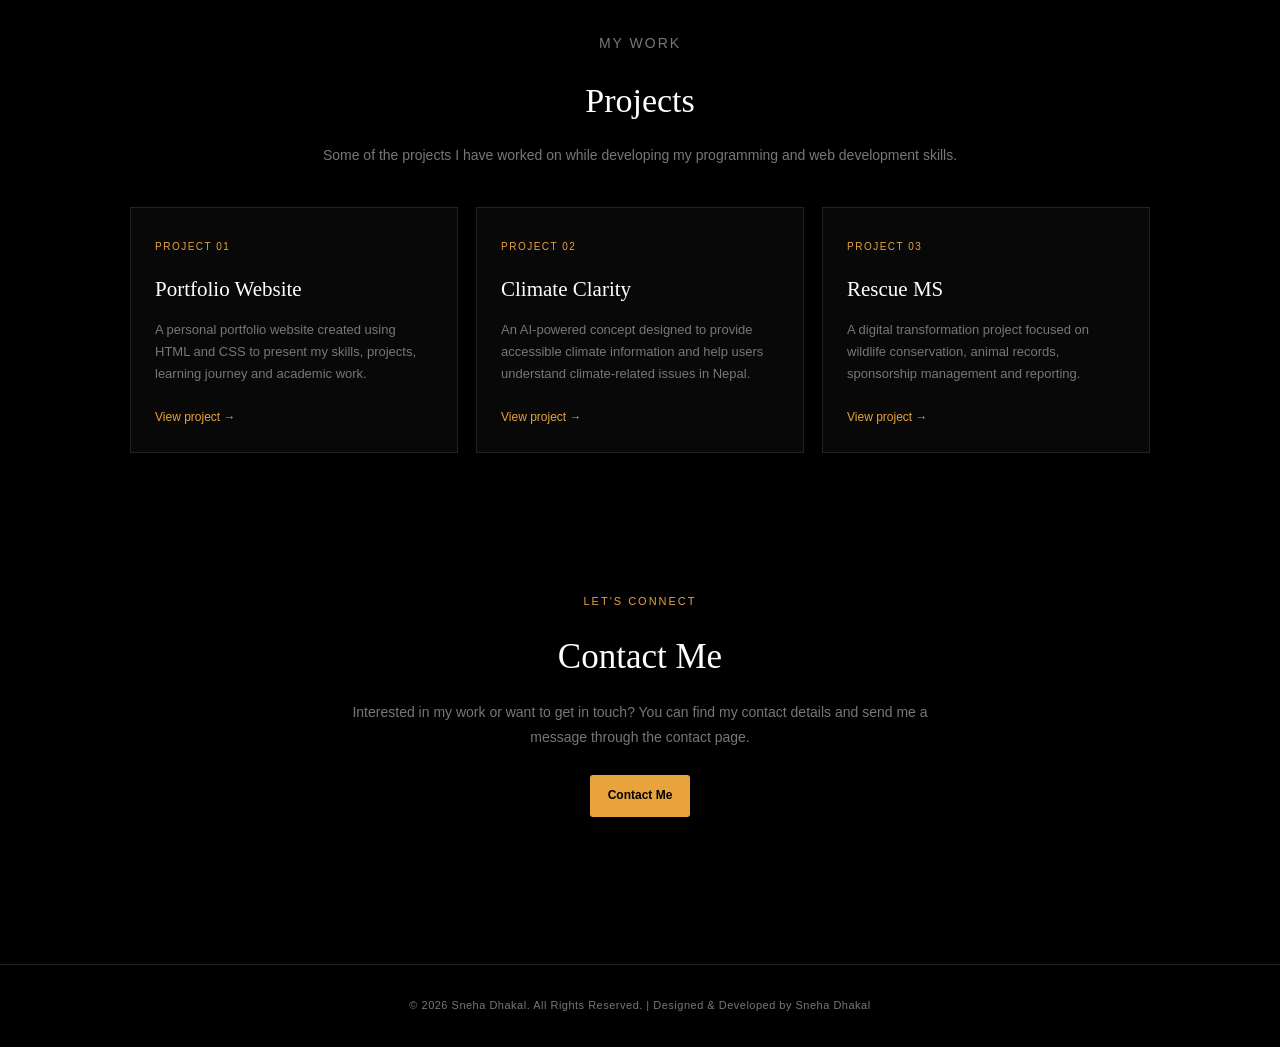
==== commit 3c9e3bf4: "Updated portfolio" ====
--- a/index.html
+++ b/index.html
@@ -66,63 +66,31 @@
 
     <!-- HEADER -->
 
-    <header>
-
-        <a class="nav-mark"
-           href="index.html">
-
-            S<span>·</span>D
-
-        </a>
-
-
-        <nav aria-label="Primary">
-
-            <ul>
-
-                <li>
-                    <a href="index.html"
-                       aria-current="page">
-                        Home
-                    </a>
-                </li>
-
-                <li>
-                    <a href="project.html">
-                        Projects
-                    </a>
-                </li>
-
-                <li>
-                    <a href="skills.html">
-                        Skills
-                    </a>
-                </li>
-
-                <li>
-                    <a href="blog.html">
-                        Blog
-                    </a>
-                </li>
-
-                <li>
-                    <a href="contact.html">
-                        Contact
-                    </a>
-                </li>
-
-                <li>
-                    <a href="sitereport.html">
-                        Site Report
-                    </a>
-                </li>
-
-            </ul>
-
-        </nav>
-
-    </header>
-
+    
+<header>
+
+    <div class="nav-mark">
+        S<span>.D</span>
+    </div>
+
+    <input type="checkbox" id="menu-toggle" class="menu-checkbox">
+
+   <label for="menu-toggle" class="menu-button">
+    ☰
+</label>
+
+    <nav>
+        <ul>
+            <li><a href="index.html">Home</a></li>
+            <li><a href="projects.html">Projects</a></li>
+            <li><a href="skills.html">Skills</a></li>
+            <li><a href="blog.html">Blog</a></li>
+            <li><a href="contact.html">Contact</a></li>
+            <li><a href="site-report.html">Site Report</a></li>
+        </ul>
+    </nav>
+
+</header>
 
 
     <!-- MAIN -->
@@ -139,7 +107,7 @@
             <div class="hero-text">
 
                 <p class="eyebrow">
-                    Portfolio — CSY1063
+                    Portfolio 
                 </p>
 
 
@@ -148,7 +116,9 @@
                     Hi, I'm Sneha —
 
                     <em>
-                        welcome to my portfolio.
+                        My Digital World
+
+
                     </em>
 
                 </h1>
@@ -157,7 +127,7 @@
                
 
                     <p class="tagline">
-                       Building my skills, one project at a time.
+                      Design. Code. Create.
                      </p>
 
                <p>
@@ -174,7 +144,7 @@
                 <div class="cta-row">
 
                     <a class="cta"
-                       href="project.html">
+                       href="projects.html">
 
                         View my projects
 
@@ -430,7 +400,7 @@
 
                     </p>
 
-                    <a href="project.html">
+                    <a href="projects.html">
                         View project →
                     </a>
 
@@ -459,7 +429,7 @@
 
                     </p>
 
-                    <a href="project.html">
+                    <a href="projects.html">
                         View project →
                     </a>
 
@@ -487,7 +457,7 @@
 
                     </p>
 
-                    <a href="project.html">
+                    <a href="projects.html">
                         View project →
                     </a>
 
--- a/file.css
+++ b/file.css
@@ -2,18 +2,20 @@
    SNEHA DHAKAL | PERSONAL PORTFOLIO
    CSY1063 | WEB DEVELOPMENT
 
-   DESIGN:
-   - Black background
-   - White typography
-   - Orange accent
-   - Minimal modern layout
-   - Fully responsive
-========================================================= */
+   Clean CSS
+   Black background
+   White typography
+   Orange accent
+   Responsive layout
+   CSS-only mobile navigation
+   No CSS variables
+   No vendor extensions
+   ========================================================= */
 
 
 /* =========================================================
    1. RESET
-========================================================= */
+   ========================================================= */
 
 * {
     margin: 0;
@@ -31,6 +33,8 @@
     font-family: Arial, sans-serif;
     min-height: 100vh;
     line-height: 1.6;
+    overflow-x: hidden;
+    animation: pageFadeIn 0.8s ease both;
 }
 
 a {
@@ -39,8 +43,8 @@
 }
 
 img {
+    display: block;
     max-width: 100%;
-    display: block;
 }
 
 ul {
@@ -55,25 +59,8 @@
 
 
 /* =========================================================
-   2. COLOUR VARIABLES
-========================================================= */
-
-:root {
-    --black: #000000;
-    --dark: #080808;
-    --dark-box: #0b0b0b;
-    --white: #ffffff;
-    --light: #c9d1d9;
-    --grey: #888888;
-    --dark-grey: #555555;
-    --border: #222222;
-    --orange: #E8A33D;
-}
-
-
-/* =========================================================
-   3. PAGE WRAPPER
-========================================================= */
+   2. PAGE WRAPPER
+   ========================================================= */
 
 .page {
     min-height: 100vh;
@@ -83,8 +70,8 @@
 
 
 /* =========================================================
-   4. BACKGROUND
-========================================================= */
+   3. BACKGROUND
+   ========================================================= */
 
 .bg {
     position: fixed;
@@ -102,83 +89,171 @@
 
 
 /* =========================================================
-   5. HEADER / NAVIGATION
-========================================================= */
+   4. HEADER
+   ========================================================= */
 
 header {
     width: 100%;
+    min-height: 70px;
     display: flex;
+    align-items: center;
     justify-content: space-between;
-    align-items: center;
-
-    padding: 24px 45px;
-
-    border-bottom: 1px solid var(--border);
-}
-
-
-/* Logo */
+    padding: 20px 45px;
+    background: #000000;
+    border-bottom: 1px solid #222222;
+    position: relative;
+    z-index: 1000;
+    animation: headerDrop 0.7s cubic-bezier(0.22, 1, 0.36, 1) both;
+}
+
+
+/* =========================================================
+   5. LOGO
+   ========================================================= */
 
 .nav-mark {
-    color: var(--white);
+    color: #ffffff;
     font-size: 15px;
     font-weight: bold;
     letter-spacing: 1px;
+    white-space: nowrap;
+    transition: color 0.25s ease, transform 0.25s ease;
+}
+
+.nav-mark:hover {
+    color: #ffffff;
+    transform: translateX(5px);
 }
 
 .nav-mark span {
-    color: var(--orange);
-}
-
-
-/* Navigation */
+    display: inline-block;
+    color: #E8A33D;
+    transition: color 0.25s ease, transform 0.25s ease;
+}
+
+.nav-mark:hover span {
+    transform: rotate(-5deg) scale(1.08);
+}
+
+
+/* =========================================================
+   6. DESKTOP NAVIGATION
+   ========================================================= */
+
+nav {
+    display: block;
+}
 
 nav ul {
     display: flex;
     align-items: center;
+    justify-content: flex-end;
     gap: 28px;
 }
 
+nav li {
+    display: block;
+    animation: navItemReveal 0.5s ease both;
+}
+
+nav li:nth-child(1) {
+    animation-delay: 0.15s;
+}
+
+nav li:nth-child(2) {
+    animation-delay: 0.22s;
+}
+
+nav li:nth-child(3) {
+    animation-delay: 0.29s;
+}
+
+nav li:nth-child(4) {
+    animation-delay: 0.36s;
+}
+
+nav li:nth-child(5) {
+    animation-delay: 0.43s;
+}
+
+nav li:nth-child(6) {
+    animation-delay: 0.50s;
+}
+
 nav a {
+    position: relative;
+    display: block;
     color: #777777;
     font-size: 12px;
+    font-weight: 500;
     text-transform: uppercase;
-    transition: color 0.2s ease;
+    letter-spacing: 0.5px;
+    padding: 5px 0;
+    transition: color 0.25s ease, transform 0.25s ease;
+}
+
+nav a::after {
+    content: "";
+    position: absolute;
+    left: 0;
+    bottom: -3px;
+    width: 0;
+    height: 1px;
+    background: #E8A33D;
+    transition: width 0.4s ease;
 }
 
 nav a:hover {
-    color: var(--orange);
+    color: #E8A33D;
+    transform: translateY(-2px);
+}
+
+nav a:hover::after,
+nav a[aria-current="page"]::after {
+    width: 100%;
 }
 
 nav a[aria-current="page"] {
-    color: var(--orange);
-}
-
-
-/* =========================================================
-   6. MAIN
-========================================================= */
+    color: #E8A33D;
+}
+
+
+/* =========================================================
+   7. HAMBURGER
+   ========================================================= */
+
+.menu-checkbox {
+    position: absolute;
+    opacity: 0;
+    pointer-events: none;
+}
+
+.menu-button {
+    display: none;
+}
+
+
+/* =========================================================
+   8. MAIN
+   ========================================================= */
 
 main {
     flex: 1;
-
     width: 100%;
     max-width: 1100px;
-
     margin: 0 auto;
-
     padding: 65px 40px;
 }
 
 
 /* =========================================================
-   7. COMMON TYPOGRAPHY
-========================================================= */
+   9. COMMON TYPOGRAPHY
+   ========================================================= */
 
 h1,
 h2,
 h3 {
-    color: var(--white);
+    color: #ffffff;
 }
 
 h1,
@@ -188,12 +263,10 @@
 }
 
 .eyebrow {
-    color: var(--orange);
-
+    color: #E8A33D;
     font-size: 11px;
     letter-spacing: 2px;
     text-transform: uppercase;
-
     margin-bottom: 18px;
 }
 
@@ -216,168 +289,212 @@
 
 
 /* =========================================================
-   8. HOME HERO
-========================================================= */
+   10. HOME HERO
+   ========================================================= */
 
 .hero {
     width: 100%;
     max-width: 1100px;
-
     min-height: 470px;
-
     display: flex;
     align-items: center;
     justify-content: space-between;
-
     gap: 80px;
-
     margin: 0 auto 90px;
-
     padding: 20px 0;
 }
-
-
-/* Hero text */
 
 .hero-text {
     flex: 1;
     max-width: 620px;
+    animation: homeTextIn 0.9s cubic-bezier(0.22, 1, 0.36, 1) both;
+}
+
+.hero .eyebrow {
+    animation: eyebrowReveal 0.8s ease 0.2s both;
 }
 
 .hero h1 {
-    color: var(--white);
-
+    color: #ffffff;
     font-family: Georgia, serif;
-
     font-size: 55px;
     font-weight: normal;
-
     line-height: 1.2;
     letter-spacing: -0.5px;
-
     max-width: 600px;
-
     margin-bottom: 28px;
+    animation: homeHeading 1s cubic-bezier(0.22, 1, 0.36, 1) 0.25s both;
 }
 
 .hero h1 em {
     color: #777777;
     font-style: italic;
+    display: inline-block;
+    transition: color 0.4s ease, transform 0.4s ease;
+}
+
+.hero h1:hover em {
+    color: #E8A33D;
+    transform: translateX(4px);
 }
 
 .tagline {
     max-width: 560px;
-
     color: #888888;
-
     font-size: 15px;
     line-height: 1.9;
-
     margin-bottom: 32px;
-}
-
-
-/* =========================================================
-   9. HERO IMAGE
-========================================================= */
+    animation: taglineReveal 0.8s ease 0.45s both;
+}
+
+
+/* =========================================================
+   11. HERO IMAGE
+   ========================================================= */
 
 .hero-photo {
+    position: relative;
     width: 280px;
     height: 280px;
-
     flex: 0 0 280px;
-
     border: 2px solid #555555;
-
     border-radius: 50%;
-
     padding: 6px;
-
-    overflow: hidden;
-
+    overflow: visible;
     margin-left: 20px;
+    animation: homePhotoIn 1s cubic-bezier(0.22, 1, 0.36, 1) both;
+    transition: border-color 0.4s ease;
+}
+
+.hero-photo::before {
+    content: "";
+    position: absolute;
+    inset: -8px;
+    border: 1px solid transparent;
+    border-radius: 50%;
+    pointer-events: none;
+    transition: border-color 0.5s ease, transform 0.6s ease, opacity 0.5s ease;
+}
+
+.hero-photo:hover {
+    border-color: #E8A33D;
+}
+
+.hero-photo:hover::before {
+    border-color: #E8A33D;
+    transform: scale(1.05);
+    opacity: 1;
 }
 
 .hero-photo img {
     width: 100%;
     height: 100%;
-
     object-fit: cover;
     object-position: center;
-
     border-radius: 50%;
-}
-
-
-/* =========================================================
-   10. BUTTONS
-========================================================= */
+    transition: transform 0.8s cubic-bezier(0.22, 1, 0.36, 1), filter 0.4s ease;
+}
+
+.hero-photo:hover img {
+    transform: scale(1.06);
+    filter: brightness(1.06);
+}
+
+
+/* =========================================================
+   12. BUTTONS
+   ========================================================= */
 
 .cta-row {
     display: flex;
     align-items: center;
     gap: 45px;
-}
-
+    animation: homeButtons 0.8s ease 0.6s both;
+}
 
 .cta {
+    position: relative;
+    overflow: hidden;
     display: inline-block;
-    
-
-    background: var(--orange);
+    background: #E8A33D;
     color: #000000;
-
     padding: 11px 18px;
-
     font-size: 12px;
     font-weight: bold;
-
     border-radius: 3px;
-
-    transition: 0.2s ease;
+    transition: background 0.25s ease, color 0.25s ease,
+                transform 0.25s ease, box-shadow 0.25s ease;
 }
 
 .cta:hover {
-    background: var(--white);
+    background: #ffffff;
+    color: #000000;
+    transform: translateY(-3px);
+    box-shadow: 0 0 0 1px rgba(232, 163, 61, 0.15),
+                0 10px 30px rgba(232, 163, 61, 0.18);
+}
+
+.cta:active {
+    transform: translateY(0) scale(0.96);
 }
 
 .cta-secondary {
     color: #888888;
-
     font-size: 12px;
-
     border-bottom: 1px solid #555555;
-
     padding-bottom: 3px;
-
-    transition: 0.2s ease;
+    transition: color 0.25s ease, border-color 0.25s ease,
+                transform 0.25s ease;
 }
 
 .cta-secondary:hover {
-    color: var(--orange);
-    border-color: var(--orange);
-}
-
-
-/* =========================================================
-   11. ABOUT SECTION
-========================================================= */
+    color: #E8A33D;
+    border-color: #E8A33D;
+    transform: translateX(4px);
+}
+
+
+/* =========================================================
+   13. BUTTON SHINE
+   ========================================================= */
+
+.cta::before,
+.video-link::before,
+.contact-box button::before {
+    content: "";
+    position: absolute;
+    top: 0;
+    left: -120%;
+    width: 80%;
+    height: 100%;
+    background: rgba(255, 255, 255, 0.25);
+    transform: skewX(-20deg);
+    transition: left 0.6s ease;
+}
+
+.cta:hover::before,
+.video-link:hover::before,
+.contact-box button:hover::before {
+    left: 140%;
+}
+
+
+/* =========================================================
+   14. ABOUT
+   ========================================================= */
 
 .about-section {
     display: grid;
-
     grid-template-columns: 260px 1fr;
-
     gap: 70px;
-
     padding: 55px 0;
-
-    border-top: 1px solid var(--border);
-    border-bottom: 1px solid var(--border);
+    border-top: 1px solid #222222;
+    border-bottom: 1px solid #222222;
+    animation: sectionReveal 0.9s ease both;
 }
 
 .about-title h2 {
-    color: var(--white);
+    color: #ffffff;
     font-size: 34px;
 }
 
@@ -387,10 +504,8 @@
 
 .about-content p {
     color: #888888;
-
     font-size: 14px;
     line-height: 1.8;
-
     margin-bottom: 18px;
 }
 
@@ -400,134 +515,164 @@
 
 
 /* =========================================================
-   12. HOME SKILLS
-========================================================= */
+   15. HOME SKILLS
+   ========================================================= */
 
 .home-skills {
     padding: 75px 0;
+    animation: sectionReveal 0.9s ease both;
 }
 
 .skill-boxes {
     display: grid;
-
     grid-template-columns: repeat(4, 1fr);
-
     gap: 15px;
 }
 
 .skill-box {
-    background: var(--dark);
-
-    border: 1px solid var(--border);
-
+    background: #080808;
+    border: 1px solid #222222;
     padding: 22px;
-
     min-height: 170px;
-
-    transition: 0.2s ease;
+    animation: boxReveal 0.7s cubic-bezier(0.22, 1, 0.36, 1) both;
+    transition: transform 0.4s ease, border-color 0.4s ease,
+                box-shadow 0.4s ease;
+}
+
+.skill-box:nth-child(1) {
+    animation-delay: 0.1s;
+}
+
+.skill-box:nth-child(2) {
+    animation-delay: 0.2s;
+}
+
+.skill-box:nth-child(3) {
+    animation-delay: 0.3s;
+}
+
+.skill-box:nth-child(4) {
+    animation-delay: 0.4s;
 }
 
 .skill-box:hover {
-    border-color: #444444;
+    border-color: #E8A33D;
+    transform: translateY(-10px) scale(1.015);
+    box-shadow: 0 15px 30px rgba(0, 0, 0, 0.35);
 }
 
 .skill-box h3 {
     font-size: 16px;
     font-weight: normal;
-
     margin-bottom: 13px;
+    transition: color 0.25s ease, transform 0.25s ease;
+}
+
+.skill-box:hover h3 {
+    color: #E8A33D;
+    transform: translateX(4px);
 }
 
 .skill-box p {
     color: #777777;
-
     font-size: 13px;
     line-height: 1.7;
 }
 
 
 /* =========================================================
-   13. HOME PROJECTS
-========================================================= */
+   16. HOME PROJECTS
+   ========================================================= */
 
 .home-projects {
     padding: 65px 0;
-
-    border-top: 1px solid var(--border);
+    border-top: 1px solid #222222;
+    animation: sectionReveal 0.9s ease both;
 }
 
 .home-project-grid {
     display: grid;
-
     grid-template-columns: repeat(3, 1fr);
-
     gap: 18px;
 }
 
 .home-project-box {
-    background: var(--dark);
-
-    border: 1px solid var(--border);
-
+    background: #080808;
+    border: 1px solid #222222;
     padding: 24px;
-
     min-height: 240px;
-
-    transition: 0.2s ease;
+    animation: projectBoxReveal 0.8s cubic-bezier(0.22, 1, 0.36, 1) both;
+    transition: transform 0.4s ease, border-color 0.4s ease,
+                box-shadow 0.4s ease;
+}
+
+.home-project-box:nth-child(1) {
+    animation-delay: 0.1s;
+}
+
+.home-project-box:nth-child(2) {
+    animation-delay: 0.2s;
+}
+
+.home-project-box:nth-child(3) {
+    animation-delay: 0.3s;
 }
 
 .home-project-box:hover {
-    border-color: var(--orange);
-    transform: translateY(-3px);
+    border-color: #E8A33D;
+    transform: translateY(-10px) scale(1.01);
+    box-shadow: 0 18px 35px rgba(0, 0, 0, 0.4);
 }
 
 .home-project-box > span {
-    color: var(--orange);
-
+    color: #E8A33D;
     font-size: 10px;
     letter-spacing: 1.5px;
 }
 
 .home-project-box h3 {
     font-family: Georgia, serif;
-
     font-size: 21px;
     font-weight: normal;
-
     margin: 15px 0 12px;
+    transition: color 0.25s ease, transform 0.25s ease;
+}
+
+.home-project-box:hover h3 {
+    color: #E8A33D;
+    transform: translateX(4px);
 }
 
 .home-project-box p {
     color: #777777;
-
     font-size: 13px;
     line-height: 1.7;
-
     margin-bottom: 18px;
 }
 
 .home-project-box a {
-    color: var(--orange);
+    display: inline-block;
+    color: #E8A33D;
     font-size: 12px;
+    transition: color 0.25s ease, transform 0.25s ease;
 }
 
 .home-project-box a:hover {
-    color: var(--white);
-}
-
-
-/* =========================================================
-   14. HOME CONTACT
-========================================================= */
+    color: #ffffff;
+    transform: translateX(6px);
+}
+
+
+/* =========================================================
+   17. HOME CONTACT
+   ========================================================= */
 
 .contact-home {
     max-width: 700px;
-
     margin: 0 auto;
-
     padding: 75px 20px;
-
     text-align: center;
+    animation: sectionReveal 0.9s ease both;
 }
 
 .contact-home h2 {
@@ -537,474 +682,361 @@
 
 .contact-home p:not(.eyebrow) {
     max-width: 600px;
-
     margin: 0 auto 25px;
-
     color: #777777;
-
     font-size: 14px;
     line-height: 1.8;
 }
 
 
 /* =========================================================
-   15. FOOTER
-========================================================= */
+   18. FOOTER
+   ========================================================= */
 
 .simple-footer,
 footer {
-    border-top: 1px solid var(--border);
-
+    width: 100%;
+    border-top: 1px solid #222222;
     text-align: center;
-
     padding: 28px 20px;
-
     margin-top: auto;
+    background: #000000;
+    animation: footerReveal 0.8s ease both;
 }
 
 .simple-footer p,
 footer p {
     color: #555555;
-
     font-size: 11px;
     line-height: 1.8;
-
     letter-spacing: 0.5px;
-
     margin: 3px 0;
 }
 
-.simple-footer p:first-child {
+.simple-footer p:first-child,
+footer p:first-child {
     color: #777777;
 }
 
 
 /* =========================================================
-   16. PROJECT PAGE
-========================================================= */
+   19. PROJECTS PAGE
+   ========================================================= */
 
 .projects-page {
     width: 100%;
     max-width: 1200px;
-
     margin: 0 auto;
-
     padding: 70px 40px 100px;
 }
-
-
-/* =========================================================
-   PROJECT INTRODUCTION
-========================================================= */
 
 .projects-intro {
     max-width: 750px;
-
     margin: 0 auto 65px;
-
     text-align: center;
-}
-
-.projects-intro .eyebrow {
-    color: var(--orange);
-
-    font-size: 11px;
-    letter-spacing: 2px;
-
-    margin-bottom: 15px;
+    animation: pageIntro 0.8s cubic-bezier(0.22, 1, 0.36, 1) both;
 }
 
 .projects-intro h1 {
-    color: var(--white);
-
+    color: #ffffff;
     font-family: Georgia, serif;
     font-size: 55px;
     font-weight: normal;
-
     line-height: 1.15;
-
     margin-bottom: 18px;
+    animation: titleReveal 1s cubic-bezier(0.22, 1, 0.36, 1) both;
 }
 
 .projects-intro p:last-child {
     max-width: 650px;
-
     margin: 0 auto;
-
     color: #888888;
-
     font-size: 14px;
     line-height: 1.8;
 }
 
 
 /* =========================================================
-   PROJECT GRID — 2 COLUMNS
-========================================================= */
+   20. PROJECT GRID
+   ========================================================= */
 
 .project-grid {
     width: 100%;
-
     display: grid;
-
     grid-template-columns: repeat(2, minmax(0, 1fr));
-
     gap: 30px;
 }
 
-
-/* =========================================================
-   PROJECT CARD
-========================================================= */
+.project-grid .project-card:first-child {
+    grid-column: 1 / -1;
+}
+
+
+/* =========================================================
+   21. PROJECT CARD
+   ========================================================= */
 
 .project-card {
     width: 100%;
-
     background: #080808;
-
     border: 1px solid #292929;
-
-    border-radius: 4px;
-
+    border-radius: 5px;
     overflow: hidden;
-
     display: flex;
     flex-direction: column;
-
-    transition: all 0.25s ease;
+    opacity: 0;
+    animation: cardReveal 0.8s cubic-bezier(0.22, 1, 0.36, 1) forwards;
+    transition: transform 0.4s ease, border-color 0.4s ease,
+                box-shadow 0.4s ease;
+}
+
+.project-card:nth-child(1) {
+    animation-delay: 0.1s;
+}
+
+.project-card:nth-child(2) {
+    animation-delay: 0.2s;
+}
+
+.project-card:nth-child(3) {
+    animation-delay: 0.3s;
+}
+
+.project-card:nth-child(4) {
+    animation-delay: 0.4s;
 }
 
 .project-card:hover {
-    border-color: var(--orange);
-
-    transform: translateY(-5px);
-}
-
-
-/* =========================================================
-   PROJECT IMAGE
-========================================================= */
-
-.project-image {
+    border-color: #E8A33D;
+    transform: translateY(-10px);
+    box-shadow: 0 25px 50px rgba(0, 0, 0, 0.55);
+}
+
+
+/* =========================================================
+   22. PROJECT IMAGE
+   ========================================================= */
+
+.project-card .project-image {
+    position: relative;
     width: 100%;
-    height: 280px;
-    background: #111111;
+    height: 300px;
     overflow: hidden;
-    flex-shrink: 0;
-}
-
-.project-image img {
+    background: #050505;
+    border-bottom: 1px solid #222222;
+}
+
+.project-card:first-child .project-image {
+    height: 390px;
+}
+
+.project-card .project-image img {
     width: 100%;
     height: 100%;
-    display: block;
-
-    object-fit: cover;
+    object-fit: contain;
     object-position: center;
-}
+    transition: transform 0.9s cubic-bezier(0.22, 1, 0.36, 1),
+                filter 0.5s ease;
+}
+
+.project-card .project-image::after {
+    content: "";
+    position: absolute;
+    top: 0;
+    left: -120%;
+    width: 70%;
+    height: 100%;
+    background: linear-gradient(
+        90deg,
+        transparent,
+        rgba(255, 255, 255, 0.08),
+        transparent
+    );
+    transform: skewX(-20deg);
+    transition: left 0.8s ease;
+    pointer-events: none;
+}
+
 .project-card:hover .project-image img {
-    transform: scale(1.02);
-}
-
-
-/* =========================================================
-   PROJECT CONTENT
-========================================================= */
+    transform: scale(1.07);
+    filter: brightness(1.1);
+}
+
+.project-card:hover .project-image::after {
+    left: 140%;
+}
+
+
+/* =========================================================
+   23. PROJECT CONTENT
+   ========================================================= */
 
 .project-card-content {
     padding: 22px 25px 25px;
-
     flex: 1;
-
     display: flex;
     flex-direction: column;
 }
 
-
-/* Project number */
-
 .project-card-content .project-no {
     display: block;
-
-    color: var(--orange);
-
+    color: #E8A33D;
     font-size: 10px;
-
     letter-spacing: 2px;
-
     margin-bottom: 10px;
 }
 
-
-/* Project title */
+.project-card:hover .project-no {
+    color: #ffffff;
+    letter-spacing: 3px;
+}
 
 .project-card-content h2 {
-    color: var(--white);
-
+    color: #ffffff;
     font-family: Georgia, serif;
-
     font-size: 24px;
-
     font-weight: normal;
-
     line-height: 1.3;
-
     margin-bottom: 12px;
-}
-
-
-/* Project description */
+    transition: color 0.25s ease, transform 0.25s ease;
+}
+
+.project-card:hover .project-card-content h2 {
+    color: #E8A33D;
+    transform: translateX(5px);
+}
 
 .project-card-content p {
     color: #888888;
-
     font-size: 13px;
-
     line-height: 1.75;
-
     margin-bottom: 12px;
 }
-
-
-/* =========================================================
-   TECHNOLOGY TAGS
-========================================================= */
 
 .project-tech {
     display: flex;
-
     flex-wrap: wrap;
-
     gap: 8px;
-
     margin-top: auto;
-
     padding-top: 12px;
 }
 
 .project-tech span {
-   
-
-    color: var(--orange);
-
-  
-
+    color: #E8A33D;
     padding: 5px 9px;
-
     font-size: 10px;
-
     letter-spacing: 0.5px;
-
-  
-}
-
-
-/* =========================================================
-   TABLET
-========================================================= */
-
-@media (max-width: 900px) {
-
-    .projects-page {
-        padding: 55px 30px 90px;
-    }
-
-    .projects-intro {
-        margin-bottom: 50px;
-    }
-
-    .projects-intro h1 {
-        font-size: 48px;
-    }
-
-    .project-grid {
-        grid-template-columns: repeat(2, minmax(0, 1fr));
-
-        gap: 25px;
-    }
-
-    .project-card .project-image {
-        height: 220px;
-    }
-
-    .project-card-content {
-        padding: 20px;
-    }
-
-    .project-card-content h2 {
-        font-size: 21px;
-    }
-
-    .project-card-content p {
-        font-size: 13px;
-    }
-}
-
-
-/* =========================================================
-   MOBILE
-========================================================= */
-
-@media (max-width: 600px) {
-
-    .projects-page {
-        padding: 45px 20px 70px;
-    }
-
-    .projects-intro {
-        margin-bottom: 40px;
-    }
-
-    .projects-intro h1 {
-        font-size: 40px;
-    }
-
-    .projects-intro p:last-child {
-        font-size: 13px;
-    }
-
-    /* One card per row on mobile */
-
-    .project-grid {
-        grid-template-columns: 1fr;
-
-        gap: 25px;
-    }
-
-    .project-card {
-        width: 100%;
-    }
-
-    .project-card .project-image {
-        height: 230px;
-    }
-
-    .project-card .project-image img {
-        width: 100%;
-        height: 100%;
-
-        object-fit: contain;
-    }
-
-    .project-card-content {
-        padding: 20px;
-    }
-
-    .project-card-content h2 {
-        font-size: 21px;
-    }
-
-    .project-card-content p {
-        font-size: 13px;
-
-        line-height: 1.7;
-    }
-
-    .project-tech {
-        gap: 6px;
-    }
-}
-
-/* =========================================================
-   17. SKILLS PAGE
-========================================================= */
+    border: 1px solid transparent;
+    transition: transform 0.25s ease, background-color 0.25s ease,
+                border-color 0.25s ease, color 0.25s ease;
+}
+
+.project-card:hover .project-tech span {
+    border-color: #292929;
+}
+
+.project-tech span:hover {
+    color: #ffffff;
+    background: #111111;
+    border-color: #E8A33D;
+    transform: translateY(-4px) scale(1.04);
+}
+
+
+/* =========================================================
+   24. SKILLS PAGE
+   ========================================================= */
 
 .skills-page {
     width: 100%;
     max-width: 1050px;
-
     margin: 0 auto;
-
     padding: 60px 40px;
 }
-
-
-/* Skills introduction */
 
 .skills-intro {
     text-align: center;
-
     margin-bottom: 55px;
+    animation: pageIntro 0.8s cubic-bezier(0.22, 1, 0.36, 1) both;
 }
 
 .skills-intro h1 {
-    color: var(--white);
-
+    color: #ffffff;
     font-size: 52px;
-
     line-height: 1.15;
-
     margin-bottom: 18px;
 }
 
 .skills-intro p:last-child {
     max-width: 650px;
-
     margin: 0 auto;
-
     color: #888888;
-
     font-size: 15px;
     line-height: 1.7;
 }
 
-
-/* Skill categories */
-
 .skill-categories {
     display: grid;
-
     grid-template-columns: repeat(3, 1fr);
-
     gap: 20px;
-
     margin-bottom: 60px;
 }
 
 .category-box {
-    background: var(--dark-box);
-
-    border: 1px solid var(--border);
-
+    background: #0b0b0b;
+    border: 1px solid #222222;
     border-radius: 5px;
-
     padding: 25px;
-
-    transition: 0.2s ease;
+    animation: categoryReveal 0.7s ease both;
+    transition: transform 0.4s ease, border-color 0.4s ease,
+                box-shadow 0.4s ease;
+}
+
+.category-box:nth-child(1) {
+    animation-delay: 0.1s;
+}
+
+.category-box:nth-child(2) {
+    animation-delay: 0.25s;
+}
+
+.category-box:nth-child(3) {
+    animation-delay: 0.4s;
 }
 
 .category-box:hover {
-    border-color: var(--orange);
-
-    transform: translateY(-3px);
+    border-color: #E8A33D;
+    transform: translateY(-10px);
+    box-shadow: 0 20px 40px rgba(0, 0, 0, 0.45);
 }
 
 .category-box h2 {
     font-size: 23px;
-
     margin-bottom: 12px;
+}
+
+.category-box:hover h2 {
+    color: #E8A33D;
 }
 
 .category-box > p {
     color: #777777;
-
     font-size: 13px;
     line-height: 1.6;
-
     margin-bottom: 18px;
-}
-
-.category-box ul {
-    list-style: none;
 }
 
 .category-box li {
     color: #999999;
-
     font-size: 13px;
-
     padding: 9px 0;
-
     border-bottom: 1px solid #1c1c1c;
+    transition: color 0.25s ease, padding-left 0.25s ease;
+}
+
+.category-box li:hover {
+    color: #ffffff;
+    padding-left: 5px;
 }
 
 .category-box li:last-child {
@@ -1013,25 +1045,19 @@
 
 .category-box li::before {
     content: "";
-
     display: inline-block;
-
     width: 5px;
     height: 5px;
-
-    background: var(--orange);
-
+    background: #E8A33D;
     border-radius: 50%;
-
     margin-right: 10px;
-
     vertical-align: middle;
 }
 
 
 /* =========================================================
-   18. EDUCATION
-========================================================= */
+   25. EDUCATION
+   ========================================================= */
 
 .education-section {
     margin: 55px 0 50px;
@@ -1039,62 +1065,53 @@
 
 .education-section h2 {
     font-size: 32px;
-
     margin-bottom: 15px;
 }
 
 .education-intro {
     max-width: 900px;
-
     color: #888888;
-
     font-size: 14px;
     line-height: 1.7;
-
     margin-bottom: 20px;
 }
 
 .education-box {
     display: grid;
-
     grid-template-columns: repeat(3, 1fr);
-
     gap: 18px;
 }
 
 .education-item {
-    background: var(--dark-box);
-
-    border: 1px solid var(--border);
-
+    background: #0b0b0b;
+    border: 1px solid #222222;
     padding: 22px;
-
-    transition: 0.2s ease;
+    animation: educationReveal 0.7s ease both;
+    transition: transform 0.4s ease, border-color 0.4s ease,
+                box-shadow 0.4s ease;
 }
 
 .education-item:hover {
-    border-color: #444444;
+    border-color: #E8A33D;
+    transform: translateY(-8px);
 }
 
 .education-item h3 {
-    color: var(--white);
-
+    color: #ffffff;
     font-size: 17px;
-
     font-weight: normal;
-
     line-height: 1.4;
-
     margin-bottom: 12px;
+}
+
+.education-item:hover h3 {
+    color: #E8A33D;
 }
 
 .education-item p {
     color: #888888;
-
     font-size: 13px;
-
     line-height: 1.6;
-
     margin-bottom: 10px;
 }
 
@@ -1108,455 +1125,386 @@
 
 .education-item span {
     display: inline-block;
-
-    color: var(--orange);
-
+    color: #E8A33D;
     font-size: 12px;
-
     margin-top: 5px;
 }
 
 
 /* =========================================================
-   19. CURRENTLY LEARNING
-========================================================= */
+   26. LEARNING
+   ========================================================= */
 
 .learning-section {
     margin-bottom: 30px;
 }
 
 .learning-box {
-    background: var(--dark-box);
-
-    border: 1px solid var(--border);
-
+    background: #0b0b0b;
+    border: 1px solid #222222;
     border-radius: 5px;
-
     padding: 25px;
-
     text-align: center;
+    animation: learningReveal 0.8s ease both;
+    transition: border-color 0.4s ease, transform 0.4s ease;
+}
+
+.learning-box:hover {
+    border-color: #E8A33D;
+    transform: translateY(-6px);
 }
 
 .learning-box h2 {
     font-size: 25px;
-
     margin-bottom: 12px;
+}
+
+.learning-box:hover h2 {
+    color: #E8A33D;
 }
 
 .learning-box p {
     max-width: 700px;
-
     margin: 0 auto;
-
     color: #888888;
-
     font-size: 14px;
-
     line-height: 1.7;
 }
 
 
 /* =========================================================
-   20. SKILLS TABLE
-========================================================= */
+   27. SKILLS TABLE
+   ========================================================= */
 
 .skills-table-section {
     width: 100%;
-
     margin: 45px 0;
 }
 
 .skills-table-section h2 {
     font-size: 28px;
-
     margin-bottom: 15px;
 }
 
 .table-box {
     width: 100%;
-
     overflow-x: auto;
 }
 
 .table-box table {
     width: 100%;
-
     border-collapse: collapse;
 }
 
 .table-box th,
 .table-box td {
     text-align: left;
-
     border: 1px solid #333333;
-
     padding: 12px 15px;
 }
 
 .table-box th {
-    color: var(--orange);
-
+    color: #E8A33D;
     font-size: 13px;
-
     font-weight: normal;
 }
 
 .table-box td {
     color: #999999;
-
     font-size: 13px;
 }
 
 .table-box td:first-child {
-    color: var(--white);
+    color: #ffffff;
 }
 
 .table-box td:nth-child(2) {
-    color: var(--orange);
-}
-
-.table-box th:first-child,
-.table-box td:first-child {
-    width: 20%;
-}
-
-.table-box th:nth-child(2),
-.table-box td:nth-child(2) {
-    width: 20%;
-}
-
-.table-box th:nth-child(3),
-.table-box td:nth-child(3) {
-    width: 60%;
-}
-
-
-/* =========================================================
-   21. BLOG PAGE
-========================================================= */
+    color: #E8A33D;
+}
+
+.table-box tbody tr {
+    transition: background-color 0.25s ease;
+}
+
+.table-box tbody tr:hover {
+    background: #0b0b0b;
+}
+
+.table-box tbody tr:hover td {
+    color: #ffffff;
+}
+
+.table-box tbody tr:hover td:nth-child(2) {
+    color: #E8A33D;
+}
+
+
+/* =========================================================
+   28. BLOG
+   ========================================================= */
 
 .blog-page {
     width: 100%;
     max-width: 900px;
-
     margin: 0 auto;
 }
-
-
-/* Blog introduction */
 
 .blog-intro {
     text-align: center;
-
     margin: 20px auto 50px;
+    animation: pageIntro 0.8s cubic-bezier(0.22, 1, 0.36, 1) both;
 }
 
 .blog-intro h1 {
     font-size: 50px;
-
     margin-bottom: 15px;
 }
 
 .blog-intro > p:last-child {
     max-width: 600px;
-
     margin: 0 auto;
-
     color: #888888;
-
     font-size: 15px;
-
     line-height: 1.7;
 }
-
-
-/* Blog post */
 
 .blog-post {
     max-width: 780px;
-
     margin: 0 auto;
 }
 
 .post-meta {
-    color: var(--orange);
-
+    color: #E8A33D;
     font-size: 12px;
-
     text-transform: uppercase;
-
     letter-spacing: 1px;
-
     margin-bottom: 15px;
 }
 
 .blog-post h2 {
     font-size: 30px;
-
     margin-bottom: 20px;
 }
 
 .blog-post h3 {
     font-family: Georgia, serif;
-
     font-size: 23px;
-
     font-weight: normal;
-
     margin: 38px 0 12px;
 }
 
-.blog-post p {
+.blog-post p,
+.blog-section p {
     color: #888888;
-
     font-size: 14px;
-
     line-height: 1.8;
-
     margin-bottom: 18px;
 }
-
-
-/* Blog sections */
 
 .blog-section {
     margin-bottom: 70px;
+    animation: blogSectionReveal 0.8s ease both;
 }
 
 .blog-section h2 {
     font-size: 28px;
-
     margin-bottom: 20px;
 }
 
-.blog-section p {
-    color: #888888;
-
-    font-size: 14px;
-
-    line-height: 1.85;
-
-    margin-bottom: 18px;
-}
-
-
-/* Blog images */
+.blog-section:hover h2 {
+    color: #E8A33D;
+}
 
 .blog-image {
     margin: 30px 0;
+    animation: blogImageReveal 0.9s ease both;
 }
 
 .blog-image img,
 .blog-section-image {
     width: 100%;
-
     max-height: 420px;
-
     object-fit: contain;
-
     display: block;
-
     border: 1px solid #292929;
+    transition: transform 0.8s ease, border-color 0.4s ease,
+                filter 0.4s ease;
+}
+
+.blog-image:hover img,
+.blog-section-image:hover {
+    transform: scale(1.035);
+    border-color: #E8A33D;
+    filter: brightness(1.06);
 }
 
 .blog-image p,
 .image-caption {
     color: #555555 !important;
-
     font-size: 11px !important;
-
     margin-top: 8px;
-
     margin-bottom: 25px !important;
-
     font-style: italic;
 }
 
 
 /* =========================================================
-   22. CONTACT PAGE
-========================================================= */
+   29. CONTACT
+   ========================================================= */
 
 .contact-main {
     width: 100%;
     max-width: 1000px;
-
     margin: 0 auto;
 }
-
-
-/* Contact heading */
 
 .contact-heading {
     text-align: center;
-
     margin: 20px auto 45px;
+    animation: pageIntro 0.8s cubic-bezier(0.22, 1, 0.36, 1) both;
 }
 
 .contact-heading h1 {
     font-size: 50px;
-
     margin-bottom: 15px;
 }
 
 .contact-heading p {
     max-width: 600px;
-
     margin: 0 auto;
-
     color: #777777;
-
     font-size: 14px;
-
     line-height: 1.7;
 }
-
-
-/* Contact layout */
 
 .contact-layout {
     display: grid;
-
     grid-template-columns: 1fr 1fr;
-
     gap: 20px;
 }
 
 .contact-box {
-    background: var(--dark);
-
-    border: 1px solid var(--border);
-
+    position: relative;
+    overflow: hidden;
+    background: #080808;
+    border: 1px solid #222222;
     padding: 25px;
+    animation: contactReveal 0.8s ease both;
+    transition: border-color 0.4s ease, transform 0.4s ease,
+                box-shadow 0.4s ease;
+}
+
+.contact-box:hover {
+    border-color: #333333;
+    transform: translateY(-7px);
 }
 
 .contact-box h2 {
     font-size: 25px;
-
     margin-bottom: 12px;
 }
 
 .contact-box > p {
     color: #777777;
-
     font-size: 13px;
-
     line-height: 1.7;
 }
-
-
-/* Contact details */
 
 .contact-details {
     margin-top: 20px;
-
-    border-top: 1px solid var(--border);
+    border-top: 1px solid #222222;
 }
 
 .contact-details > div {
     padding: 14px 0;
-
-    border-bottom: 1px solid var(--border);
+    border-bottom: 1px solid #222222;
 }
 
 .contact-details span {
     display: block;
-
-    color: var(--orange);
-
+    color: #E8A33D;
     font-size: 10px;
-
     letter-spacing: 1px;
-
     margin-bottom: 5px;
 }
 
 .contact-details p,
 .contact-details a {
     color: #888888;
-
     font-size: 13px;
 }
 
 .contact-details a:hover {
-    color: var(--orange);
-}
-
-
-/* =========================================================
-   23. CONTACT FORM
-========================================================= */
+    color: #E8A33D;
+}
 
 .contact-box form {
     display: flex;
-
     flex-direction: column;
 }
 
 .contact-box label {
     color: #888888;
-
     font-size: 12px;
-
     margin: 14px 0 6px;
 }
 
 .contact-box input,
 .contact-box textarea {
     width: 100%;
-
     background: #000000;
-
     border: 1px solid #292929;
-
-    color: var(--white);
-
+    color: #ffffff;
     padding: 11px;
-
     font-size: 13px;
-
     outline: none;
+    transition: border-color 0.4s ease, box-shadow 0.4s ease,
+                background-color 0.4s ease, transform 0.4s ease;
+}
+
+.contact-box input:hover,
+.contact-box textarea:hover {
+    border-color: #444444;
+    background: #050505;
 }
 
 .contact-box textarea {
     min-height: 130px;
-
     resize: vertical;
 }
 
 .contact-box input:focus,
 .contact-box textarea:focus {
-    border-color: var(--orange);
+    border-color: #E8A33D;
+    transform: translateY(-2px);
+    box-shadow: 0 0 0 3px rgba(232, 163, 61, 0.08);
 }
 
 .contact-box button {
+    position: relative;
+    overflow: hidden;
     width: fit-content;
-
     margin-top: 18px;
-
-    background: var(--orange);
-
+    background: #E8A33D;
     color: #000000;
-
     border: none;
-
     padding: 11px 18px;
-
     font-weight: bold;
-
     cursor: pointer;
-
-    transition: 0.2s ease;
+    transition: background 0.25s ease, color 0.25s ease,
+                transform 0.25s ease, box-shadow 0.25s ease;
 }
 
 .contact-box button:hover {
-    background: var(--white);
-}
-
-
-/* =========================================================
-   24. SOCIAL LINKS
-========================================================= */
+    background: #ffffff;
+    color: #000000;
+    transform: translateY(-3px);
+}
+
+
+/* =========================================================
+   30. SOCIAL LINKS
+   ========================================================= */
 
 .social-links {
     margin-top: 35px;
@@ -1568,85 +1516,64 @@
 
 .social-icons {
     display: flex;
-
     gap: 15px;
+    flex-wrap: wrap;
 }
 
 .social-icons a {
     width: 45px;
     height: 45px;
-
     display: flex;
-
     align-items: center;
     justify-content: center;
-
-    border: 1px solid #24312F;
-
+    border: 1px solid #333333;
     border-radius: 50%;
-
-    color: #24312F;
-
+    color: #888888;
     font-size: 20px;
-
-    transition: 0.3s ease;
+    transition: transform 0.4s ease, background-color 0.4s ease,
+                color 0.4s ease, border-color 0.4s ease,
+                box-shadow 0.4s ease;
 }
 
 .social-icons a:hover {
-    background: #24312F;
-
-    color: var(--white);
-
-    transform: translateY(-3px);
-}
-
-
-/* =========================================================
-   25. SITE REPORT
-========================================================= */
+    background-color: #E8A33D;
+    border-color: #ffffff;
+    color: #000000;
+    transform: translateY(-7px) rotate(8deg) scale(1.08);
+    box-shadow: 0 10px 20px rgba(232, 163, 61, 0.15);
+}
+
+
+/* =========================================================
+   31. SITE REPORT
+   ========================================================= */
 
 .report-page {
     width: 100%;
     max-width: 950px;
-
     margin: 0 auto;
-
     padding: 60px 30px 100px;
-}
-
-
-/* Report heading */
+    animation: pageIntro 0.8s cubic-bezier(0.22, 1, 0.36, 1) both;
+}
 
 .report-page > .eyebrow {
     display: block;
-
     width: 100%;
-
     text-align: center;
-
     margin: 0 auto 12px;
 }
 
 .report-page > h1 {
     display: block;
-
     width: 100%;
-
     text-align: center;
-
-    color: var(--white);
-
+    color: #ffffff;
     font-family: Georgia, serif;
-
     font-size: 55px;
-
     font-weight: normal;
-
+    line-height: 1.2;
     margin: 0 auto 55px;
 }
-
-
-/* Report content */
 
 .report-content {
     width: 100%;
@@ -1654,217 +1581,514 @@
 
 .report-content section {
     margin-bottom: 45px;
+    padding-bottom: 10px;
+    animation: reportReveal 0.8s ease both;
 }
 
 .report-content h2 {
-    color: var(--white);
-
+    position: relative;
+    display: inline-block;
+    color: #ffffff;
     font-family: Georgia, serif;
-
     font-size: 28px;
-
     font-weight: normal;
-
+    line-height: 1.3;
     margin: 0 0 15px;
+}
+
+.report-content h2::after {
+    content: "";
+    position: absolute;
+    left: 0;
+    bottom: -5px;
+    width: 0;
+    height: 1px;
+    background: #E8A33D;
+    transition: width 0.4s ease;
+}
+
+.report-content section:hover h2 {
+    color: #E8A33D;
+}
+
+.report-content section:hover h2::after {
+    width: 100%;
 }
 
 .report-content p {
     color: #999999;
-
     font-size: 14px;
-
     line-height: 1.8;
-
     margin-bottom: 16px;
 }
 
 .report-content strong {
-    color: var(--white);
+    color: #ffffff;
 }
 
 .report-content code {
-    color: var(--orange);
-
+    color: #E8A33D;
     font-family: monospace;
-
     font-size: 13px;
 }
 
 .report-content a {
-    color: var(--orange);
-
-    text-decoration: none;
+    color: #E8A33D;
+    transition: color 0.25s ease;
 }
 
 .report-content a:hover {
+    color: #ffffff;
     text-decoration: underline;
 }
 
 
 /* =========================================================
-   26. VALIDATION SCREENSHOTS
-========================================================= */
+   32. VALIDATION SCREENSHOTS
+   ========================================================= */
 
 .validation-shots {
     display: grid;
-
     grid-template-columns: repeat(2, 1fr);
-
     gap: 25px;
-
     margin-top: 25px;
 }
 
 .shot {
     margin: 0;
-
-    background: var(--dark);
-
-    border: 1px solid var(--white);
-
-    border-radius: 4px;
-
+    background: #080808;
+    border: 1px solid #333333;
+    border-radius: 5px;
     overflow: hidden;
+    transition: transform 0.4s ease, border-color 0.4s ease,
+                box-shadow 0.4s ease;
+}
+
+.shot:hover {
+    transform: translateY(-10px);
+    border-color: #E8A33D;
+    box-shadow: 0 20px 40px rgba(0, 0, 0, 0.5);
 }
 
 .shot img {
     width: 100%;
-
     height: auto;
-
     display: block;
+    transition: transform 0.7s ease, filter 0.4s ease;
+}
+
+.shot:hover img {
+    transform: scale(1.025);
+    filter: brightness(1.06);
 }
 
 .shot figcaption {
     padding: 12px 15px;
-
-    color: var(--orange);
-
+    color: #E8A33D;
     font-size: 11px;
-
     letter-spacing: 1px;
-
     border-top: 1px solid #333333;
 }
 
 
 /* =========================================================
-   27. VIDEO LINK
-========================================================= */
+   33. VIDEO LINK
+   ========================================================= */
 
 .video-link {
+    position: relative;
+    overflow: hidden;
     display: inline-block;
-
     margin-top: 10px;
-
     padding: 13px 22px;
-
-    background: var(--orange);
-
+    background: #E8A33D;
     color: #000000 !important;
-
-    border: 1px solid var(--orange);
-
+    border: 1px solid #E8A33D;
     border-radius: 3px;
-
     font-size: 12px;
-
     font-weight: 500;
-
     letter-spacing: 1px;
-
     text-decoration: none !important;
-
-    transition: 0.3s ease;
+    transition: transform 0.4s ease, background 0.4s ease,
+                color 0.4s ease, box-shadow 0.4s ease;
 }
 
 .video-link:hover {
+    transform: translateY(-5px) scale(1.02);
     background: transparent;
-
-    color: var(--orange) !important;
-}
-
-
-/* =========================================================
-   28. REFERENCES
-========================================================= */
+    color: #E8A33D !important;
+    box-shadow: 0 0 0 1px rgba(232, 163, 61, 0.15),
+                0 10px 30px rgba(232, 163, 61, 0.18);
+}
+
+
+/* =========================================================
+   34. REFERENCES
+   ========================================================= */
 
 .references {
     margin: 0;
-
     padding-left: 20px;
 }
 
 .references li {
     color: #999999;
-
     font-size: 13px;
-
     line-height: 1.8;
-
     margin-bottom: 8px;
 }
 
 .references li::marker {
-    color: var(--orange);
-}
-
-
-/* =========================================================
-   29. TABLES
-========================================================= */
+    color: #E8A33D;
+}
+
+
+/* =========================================================
+   35. GENERAL TABLES
+   ========================================================= */
 
 table {
     width: 100%;
-
     border-collapse: collapse;
 }
 
 th,
 td {
     text-align: left;
-
     padding: 12px;
-
-    border-bottom: 1px solid var(--border);
+    border-bottom: 1px solid #222222;
 }
 
 th {
-    color: var(--orange);
-
+    color: #E8A33D;
     font-size: 11px;
-
     text-transform: uppercase;
 }
 
 td {
     color: #888888;
-
     font-size: 13px;
 }
 
 
 /* =========================================================
-   30. TABLET RESPONSIVE
-========================================================= */
+   36. ANIMATIONS
+   ========================================================= */
+
+@keyframes pageFadeIn {
+    from {
+        opacity: 0;
+    }
+
+    to {
+        opacity: 1;
+    }
+}
+
+@keyframes headerDrop {
+    from {
+        opacity: 0;
+        transform: translateY(-25px);
+    }
+
+    to {
+        opacity: 1;
+        transform: translateY(0);
+    }
+}
+
+@keyframes navItemReveal {
+    from {
+        opacity: 0;
+        transform: translateY(-10px);
+    }
+
+    to {
+        opacity: 1;
+        transform: translateY(0);
+    }
+}
+
+@keyframes homeTextIn {
+    from {
+        opacity: 0;
+        transform: translateX(-60px);
+    }
+
+    to {
+        opacity: 1;
+        transform: translateX(0);
+    }
+}
+
+@keyframes homePhotoIn {
+    from {
+        opacity: 0;
+        transform: translateX(60px) scale(0.8);
+    }
+
+    to {
+        opacity: 1;
+        transform: translateX(0) scale(1);
+    }
+}
+
+@keyframes homeHeading {
+    from {
+        opacity: 0;
+        transform: translateY(20px);
+        letter-spacing: 5px;
+    }
+
+    to {
+        opacity: 1;
+        transform: translateY(0);
+        letter-spacing: normal;
+    }
+}
+
+@keyframes homeButtons {
+    from {
+        opacity: 0;
+        transform: translateY(20px);
+    }
+
+    to {
+        opacity: 1;
+        transform: translateY(0);
+    }
+}
+
+@keyframes eyebrowReveal {
+    from {
+        opacity: 0;
+        letter-spacing: 8px;
+        transform: translateY(10px);
+    }
+
+    to {
+        opacity: 1;
+        letter-spacing: 2px;
+        transform: translateY(0);
+    }
+}
+
+@keyframes taglineReveal {
+    from {
+        opacity: 0;
+        transform: translateY(18px);
+        filter: blur(4px);
+    }
+
+    to {
+        opacity: 1;
+        transform: translateY(0);
+        filter: blur(0);
+    }
+}
+
+@keyframes buttonAppear {
+    from {
+        opacity: 0;
+        transform: translateY(20px) scale(0.95);
+    }
+
+    to {
+        opacity: 1;
+        transform: translateY(0) scale(1);
+    }
+}
+
+@keyframes sectionReveal {
+    from {
+        opacity: 0;
+        transform: translateY(35px);
+    }
+
+    to {
+        opacity: 1;
+        transform: translateY(0);
+    }
+}
+
+@keyframes boxReveal {
+    from {
+        opacity: 0;
+        transform: translateY(30px) scale(0.97);
+    }
+
+    to {
+        opacity: 1;
+        transform: translateY(0) scale(1);
+    }
+}
+
+@keyframes projectBoxReveal {
+    from {
+        opacity: 0;
+        transform: translateY(35px);
+    }
+
+    to {
+        opacity: 1;
+        transform: translateY(0);
+    }
+}
+
+@keyframes pageIntro {
+    from {
+        opacity: 0;
+        transform: translateY(25px);
+    }
+
+    to {
+        opacity: 1;
+        transform: translateY(0);
+    }
+}
+
+@keyframes titleReveal {
+    from {
+        opacity: 0;
+        transform: translateY(30px);
+        letter-spacing: 6px;
+        filter: blur(5px);
+    }
+
+    to {
+        opacity: 1;
+        transform: translateY(0);
+        letter-spacing: normal;
+        filter: blur(0);
+    }
+}
+
+@keyframes cardReveal {
+    from {
+        opacity: 0;
+        transform: translateY(35px);
+    }
+
+    to {
+        opacity: 1;
+        transform: translateY(0);
+    }
+}
+
+@keyframes categoryReveal {
+    from {
+        opacity: 0;
+        transform: translateY(35px) scale(0.97);
+    }
+
+    to {
+        opacity: 1;
+        transform: translateY(0) scale(1);
+    }
+}
+
+@keyframes educationReveal {
+    from {
+        opacity: 0;
+        transform: translateY(25px);
+    }
+
+    to {
+        opacity: 1;
+        transform: translateY(0);
+    }
+}
+
+@keyframes learningReveal {
+    from {
+        opacity: 0;
+        transform: scale(0.96);
+    }
+
+    to {
+        opacity: 1;
+        transform: scale(1);
+    }
+}
+
+@keyframes blogImageReveal {
+    from {
+        opacity: 0;
+        transform: scale(0.96);
+        filter: brightness(0.6);
+    }
+
+    to {
+        opacity: 1;
+        transform: scale(1);
+        filter: brightness(1);
+    }
+}
+
+@keyframes blogSectionReveal {
+    from {
+        opacity: 0;
+        transform: translateY(30px);
+    }
+
+    to {
+        opacity: 1;
+        transform: translateY(0);
+    }
+}
+
+@keyframes contactReveal {
+    from {
+        opacity: 0;
+        transform: translateY(30px) scale(0.98);
+    }
+
+    to {
+        opacity: 1;
+        transform: translateY(0) scale(1);
+    }
+}
+
+@keyframes reportReveal {
+    from {
+        opacity: 0;
+        transform: translateX(-25px);
+    }
+
+    to {
+        opacity: 1;
+        transform: translateX(0);
+    }
+}
+
+@keyframes footerReveal {
+    from {
+        opacity: 0;
+    }
+
+    to {
+        opacity: 1;
+    }
+}
+
+
+/* =========================================================
+   37. TABLET
+   ========================================================= */
 
 @media (max-width: 900px) {
 
-    /* Header */
-
     header {
-        padding: 22px 30px;
-    }
-
-
-    /* Main */
+        padding: 20px 30px;
+    }
+
+    nav ul {
+        gap: 20px;
+    }
 
     main {
         padding: 55px 30px;
     }
-
-
-    /* Hero */
 
     .hero {
         gap: 45px;
@@ -1877,36 +2101,22 @@
     .hero-photo {
         width: 230px;
         height: 230px;
-
         flex-basis: 230px;
     }
-
-
-    /* About */
 
     .about-section {
         grid-template-columns: 200px 1fr;
-
         gap: 40px;
     }
-
-
-    /* Home skills */
 
     .skill-boxes {
         grid-template-columns: repeat(2, 1fr);
     }
 
-
-    /* Home projects */
-
     .home-project-grid {
         grid-template-columns: repeat(2, 1fr);
     }
 
-
-    /* Projects */
-
     .projects-page {
         padding: 55px 30px 90px;
     }
@@ -1915,26 +2125,22 @@
         font-size: 48px;
     }
 
-    .project-list {
+    .project-grid {
         grid-template-columns: repeat(2, minmax(0, 1fr));
         gap: 25px;
     }
 
-    .project-image {
-        height: 220px;
-    }
-
-    .project-content {
-        padding: 0 20px 25px;
-    }
-
-    .project-no {
-        margin-left: 20px;
-        margin-right: 20px;
-    }
-
-
-    /* Skills */
+    .project-card .project-image {
+        height: 240px;
+    }
+
+    .project-card:first-child .project-image {
+        height: 300px;
+    }
+
+    .project-card-content {
+        padding: 20px;
+    }
 
     .skills-page {
         padding: 50px 30px;
@@ -1948,16 +2154,10 @@
         grid-template-columns: 1fr;
     }
 
-
-    /* Contact */
-
     .contact-layout {
         grid-template-columns: 1fr;
     }
 
-
-    /* Report */
-
     .report-page {
         padding: 50px 30px 80px;
     }
@@ -1965,105 +2165,189 @@
     .report-page > h1 {
         font-size: 48px;
     }
-}
-
-
-/* =========================================================
-   31. MOBILE RESPONSIVE
-========================================================= */
+
+    .validation-shots {
+        grid-template-columns: repeat(2, 1fr);
+    }
+}
+
+
+/* =========================================================
+   38. MOBILE
+   ========================================================= */
 
 @media (max-width: 600px) {
 
-    /* Header */
-
     header {
-        padding: 20px;
-
+        width: 100%;
+        min-height: 65px;
+        display: flex;
+        flex-direction: row;
+        align-items: center;
+        justify-content: space-between;
+        padding: 16px 20px;
+        position: relative;
+        z-index: 1000;
+    }
+
+    .nav-mark {
+        font-size: 14px;
+        z-index: 1200;
+    }
+
+    .menu-button {
+        display: flex;
+        width: 42px;
+        height: 42px;
+        align-items: center;
+        justify-content: center;
+        color: #ffffff;
+        background: #080808;
+        border: 1px solid #333333;
+        border-radius: 4px;
+        font-size: 23px;
+        line-height: 1;
+        cursor: pointer;
+        user-select: none;
+        position: relative;
+        z-index: 1200;
+        transition: color 0.25s ease, border-color 0.25s ease,
+                    background-color 0.25s ease, transform 0.25s ease;
+    }
+
+    .menu-button:hover {
+        color: #E8A33D;
+        border-color: #E8A33D;
+    }
+
+    header nav {
+        position: absolute;
+        top: 100%;
+        left: 0;
+        width: 100%;
+        max-height: 0;
+        overflow: hidden;
+        visibility: hidden;
+        opacity: 0;
+        background: #000000;
+        border-bottom: 1px solid #222222;
+        transform: translateY(-10px);
+        z-index: 1100;
+        transition: max-height 0.45s ease, opacity 0.3s ease,
+                    transform 0.3s ease, visibility 0.3s ease;
+    }
+
+    .menu-checkbox:checked ~ nav {
+        max-height: 500px;
+        visibility: visible;
+        opacity: 1;
+        transform: translateY(0);
+        box-shadow: 0 15px 35px rgba(0, 0, 0, 0.55);
+    }
+
+    .menu-checkbox:checked + .menu-button {
+        color: #E8A33D;
+        border-color: #E8A33D;
+        background: #0b0b0b;
+        transform: rotate(90deg);
+    }
+
+    header nav ul {
+        width: 100%;
+        display: flex;
         flex-direction: column;
-
-        align-items: flex-start;
-
-        gap: 18px;
-    }
-
-    nav ul {
-        gap: 14px;
-
-        flex-wrap: wrap;
-    }
-
-
-    /* Main */
+        align-items: stretch;
+        gap: 0;
+        padding: 5px 0;
+    }
+
+    header nav li {
+        width: 100%;
+        display: block;
+        border-top: 1px solid #171717;
+        opacity: 1;
+        transform: none;
+        animation: none;
+    }
+
+    header nav li:first-child {
+        border-top: none;
+    }
+
+    header nav a {
+        display: block;
+        width: 100%;
+        padding: 15px 20px;
+        color: #888888;
+        background: #000000;
+        font-size: 12px;
+        font-weight: 500;
+        text-transform: uppercase;
+        letter-spacing: 0.7px;
+        transition: color 0.25s ease, background-color 0.25s ease,
+                    padding-left 0.25s ease;
+    }
+
+    header nav a::after {
+        display: none;
+    }
+
+    header nav a:hover,
+    header nav a[aria-current="page"] {
+        color: #E8A33D;
+        background: #0a0a0a;
+        padding-left: 28px;
+    }
 
     main {
+        width: 100%;
         padding: 45px 20px;
     }
-
-
-    /* Hero */
 
     .hero {
         flex-direction: column;
-
         text-align: center;
-
         gap: 30px;
-
         min-height: auto;
-
         padding: 10px 0;
-
         margin-bottom: 60px;
+    }
+
+    .hero-photo {
+        order: 1;
+        width: 210px;
+        height: 210px;
+        flex-basis: 210px;
+        margin-left: 0;
     }
 
     .hero-text {
         order: 2;
-
         max-width: 100%;
-    }
-
-    .hero-photo {
-        order: 1;
-
-        width: 210px;
-        height: 210px;
-
-        flex-basis: 210px;
-
-        margin-left: 0;
     }
 
     .hero h1 {
         font-size: 38px;
-
         line-height: 1.2;
     }
 
     .tagline {
         font-size: 14px;
-
         line-height: 1.8;
-
         margin-left: auto;
         margin-right: auto;
     }
 
     .cta-row {
         justify-content: center;
-
         flex-wrap: wrap;
-    }
-
-
-    /* About */
+        gap: 20px;
+    }
 
     .about-section {
         grid-template-columns: 1fr;
-
         gap: 25px;
-
         text-align: center;
-
         padding: 45px 0;
     }
 
@@ -2071,31 +2355,20 @@
         max-width: 100%;
     }
 
-
-    /* Home skills */
-
     .skill-boxes {
         grid-template-columns: 1fr;
     }
 
-
-    /* Home projects */
-
     .home-project-grid {
         grid-template-columns: 1fr;
     }
 
-
-    /* Contact */
-
     .contact-home {
         padding: 60px 10px;
     }
 
-
-    /* Projects */
-
     .projects-page {
+        width: 100%;
         padding: 45px 20px 70px;
     }
 
@@ -2107,54 +2380,53 @@
         font-size: 40px;
     }
 
-    .projects-intro p {
-        font-size: 14px;
-    }
-
-    .project-list {
+    .projects-intro p:last-child {
+        font-size: 13px;
+    }
+
+    .project-grid {
+        width: 100%;
         grid-template-columns: 1fr;
-
         gap: 25px;
     }
 
-    .project-item {
+    .project-grid .project-card:first-child {
+        grid-column: auto;
+    }
+
+    .project-card {
         width: 100%;
-    }
-
-    .project-image {
+        min-width: 0;
+    }
+
+    .project-card .project-image,
+    .project-card:first-child .project-image {
+        width: 100%;
         height: auto;
-
-        max-height: 280px;
-    }
-
-    .project-image img {
+        min-height: 0;
+    }
+
+    .project-card .project-image img {
+        width: 100%;
         height: auto;
-
-        max-height: 280px;
-
         object-fit: contain;
     }
 
-    .project-no {
-        margin: 20px 20px 8px;
-    }
-
-    .project-content {
-        padding: 0 20px 25px;
-    }
-
-    .project-content h2 {
+    .project-card-content {
+        padding: 20px;
+    }
+
+    .project-card-content h2 {
         font-size: 22px;
     }
 
-    .project-content p {
+    .project-card-content p {
         font-size: 13px;
-
-        line-height: 1.7;
-    }
-
-
-    /* Skills */
+    }
+
+    .project-card:hover {
+        transform: translateY(-5px);
+    }
 
     .skills-page {
         padding: 40px 20px;
@@ -2164,17 +2436,14 @@
         font-size: 40px;
     }
 
-    .skills-intro p:last-child {
-        font-size: 14px;
+    .skill-categories {
+        grid-template-columns: 1fr;
     }
 
     .category-box {
         padding: 20px;
     }
 
-
-    /* Education */
-
     .education-section h2 {
         font-size: 28px;
     }
@@ -2183,14 +2452,16 @@
         font-size: 13px;
     }
 
+    .education-box {
+        grid-template-columns: 1fr;
+    }
+
     .education-item {
         padding: 18px;
     }
 
-
-    /* Skills table */
-
     .table-box {
+        width: 100%;
         overflow-x: auto;
     }
 
@@ -2198,10 +2469,8 @@
         min-width: 600px;
     }
 
-
-    /* Blog */
-
     .blog-page {
+        width: 100%;
         padding-left: 20px;
         padding-right: 20px;
     }
@@ -2234,68 +2503,207 @@
         max-height: 300px;
     }
 
-    .blog-section p {
-        font-size: 14px;
-
-        line-height: 1.75;
-    }
-
-
-    /* Contact */
-
     .contact-heading h1 {
         font-size: 40px;
     }
 
-
-    /* Report */
+    .contact-box {
+        padding: 20px;
+    }
+
+    .contact-layout {
+        grid-template-columns: 1fr;
+    }
+
+    .social-icons {
+        flex-wrap: wrap;
+    }
 
     .report-page {
+        width: 100%;
+        max-width: 100%;
         padding: 40px 20px 70px;
+        margin: 0 auto;
+    }
+
+    .report-page > .eyebrow {
+        width: 100%;
+        text-align: center;
+        margin-bottom: 12px;
     }
 
     .report-page > h1 {
+        width: 100%;
         font-size: 40px;
-
+        line-height: 1.2;
+        text-align: center;
+        margin-bottom: 40px;
+    }
+
+    .report-content {
+        width: 100%;
+    }
+
+    .report-content section {
+        width: 100%;
         margin-bottom: 40px;
     }
 
     .report-content h2 {
         font-size: 24px;
+        line-height: 1.3;
     }
 
     .report-content p {
         font-size: 13px;
-
-        line-height: 1.7;
+        line-height: 1.75;
+        overflow-wrap: break-word;
+        word-wrap: break-word;
     }
 
     .validation-shots {
+        width: 100%;
         grid-template-columns: 1fr;
-
         gap: 20px;
+    }
+
+    .shot {
+        width: 100%;
+    }
+
+    .shot img {
+        width: 100%;
+        height: auto;
     }
 
     .video-link {
         width: 100%;
-
         box-sizing: border-box;
-
         text-align: center;
     }
-
-
-    /* Social */
-
-    .social-icons {
-        flex-wrap: wrap;
-    }
-
-
-    /* Footer */
 
     .simple-footer,
     footer {
+        width: 100%;
         padding: 25px 15px;
     }
-}+
+    .simple-footer p,
+    footer p {
+        font-size: 10px;
+        line-height: 1.7;
+    }
+}
+
+
+/* =========================================================
+   39. SMALL MOBILE
+   ========================================================= */
+
+@media (max-width: 400px) {
+
+    header {
+        padding: 15px;
+    }
+
+    .nav-mark {
+        font-size: 13px;
+    }
+
+    .menu-button {
+        width: 38px;
+        height: 38px;
+        font-size: 21px;
+    }
+
+    header nav a {
+        padding: 14px 15px;
+        font-size: 11px;
+    }
+
+    header nav a:hover,
+    header nav a[aria-current="page"] {
+        padding-left: 22px;
+    }
+
+    main {
+        padding-left: 15px;
+        padding-right: 15px;
+    }
+
+    .hero h1 {
+        font-size: 34px;
+    }
+
+    .hero-photo {
+        width: 190px;
+        height: 190px;
+        flex-basis: 190px;
+    }
+
+    .projects-page,
+    .skills-page,
+    .report-page {
+        padding-left: 15px;
+        padding-right: 15px;
+    }
+
+    .projects-intro h1,
+    .skills-intro h1,
+    .contact-heading h1,
+    .report-page > h1 {
+        font-size: 34px;
+    }
+
+    .cta-row {
+        flex-direction: column;
+        gap: 15px;
+    }
+
+    .cta,
+    .cta-secondary {
+        text-align: center;
+    }
+
+    .project-card-content {
+        padding: 18px;
+    }
+
+    .project-card-content h2 {
+        font-size: 20px;
+    }
+
+    .report-content h2 {
+        font-size: 22px;
+    }
+}
+
+
+/* =========================================================
+   40. ACCESSIBILITY
+   ========================================================= */
+
+@media (prefers-reduced-motion: reduce) {
+
+    html {
+        scroll-behavior: auto;
+    }
+
+    *,
+    *::before,
+    *::after {
+        animation: none !important;
+        transition: none !important;
+    }
+
+    .hero-photo {
+        transform: none !important;
+    }
+}
+
+
+/* =========================================================
+   END OF FILE.CSS
+   SNEHA DHAKAL
+   CSY1063 | WEB DEVELOPMENT
+   ========================================================= */
